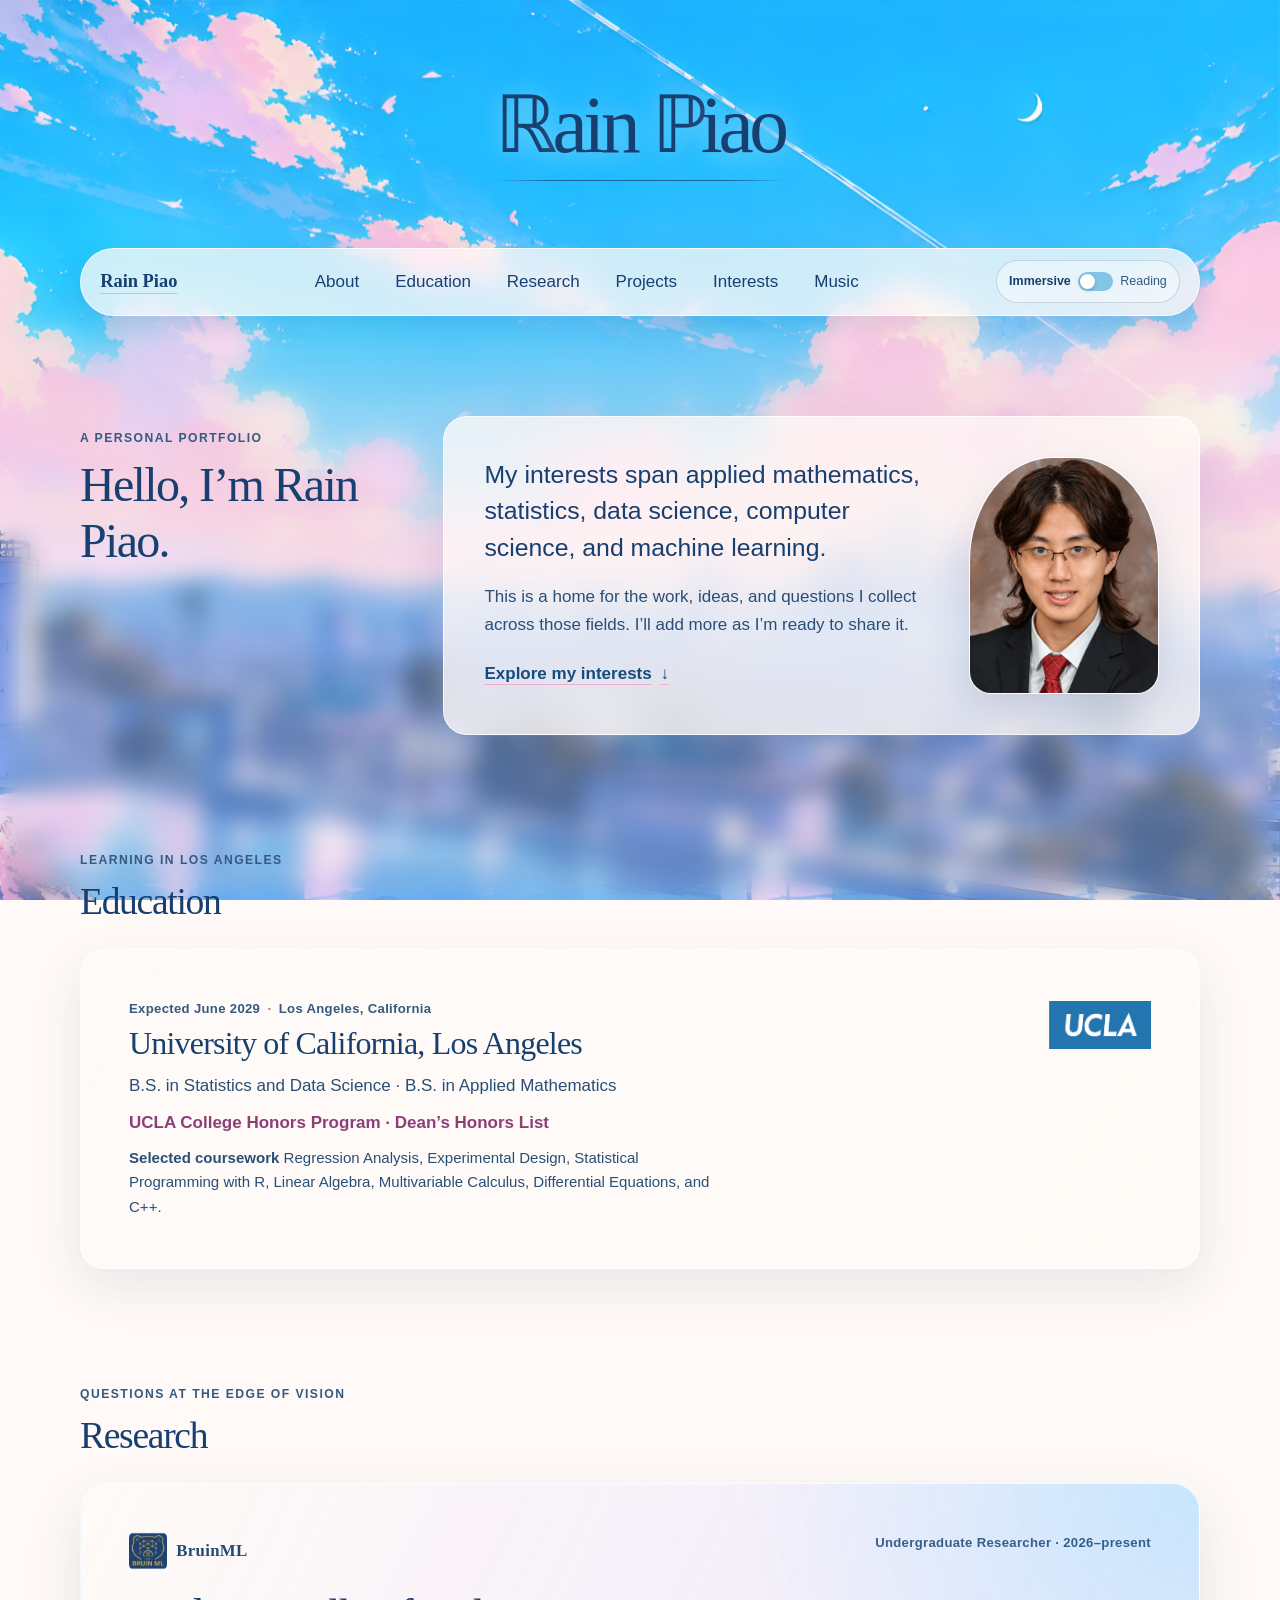
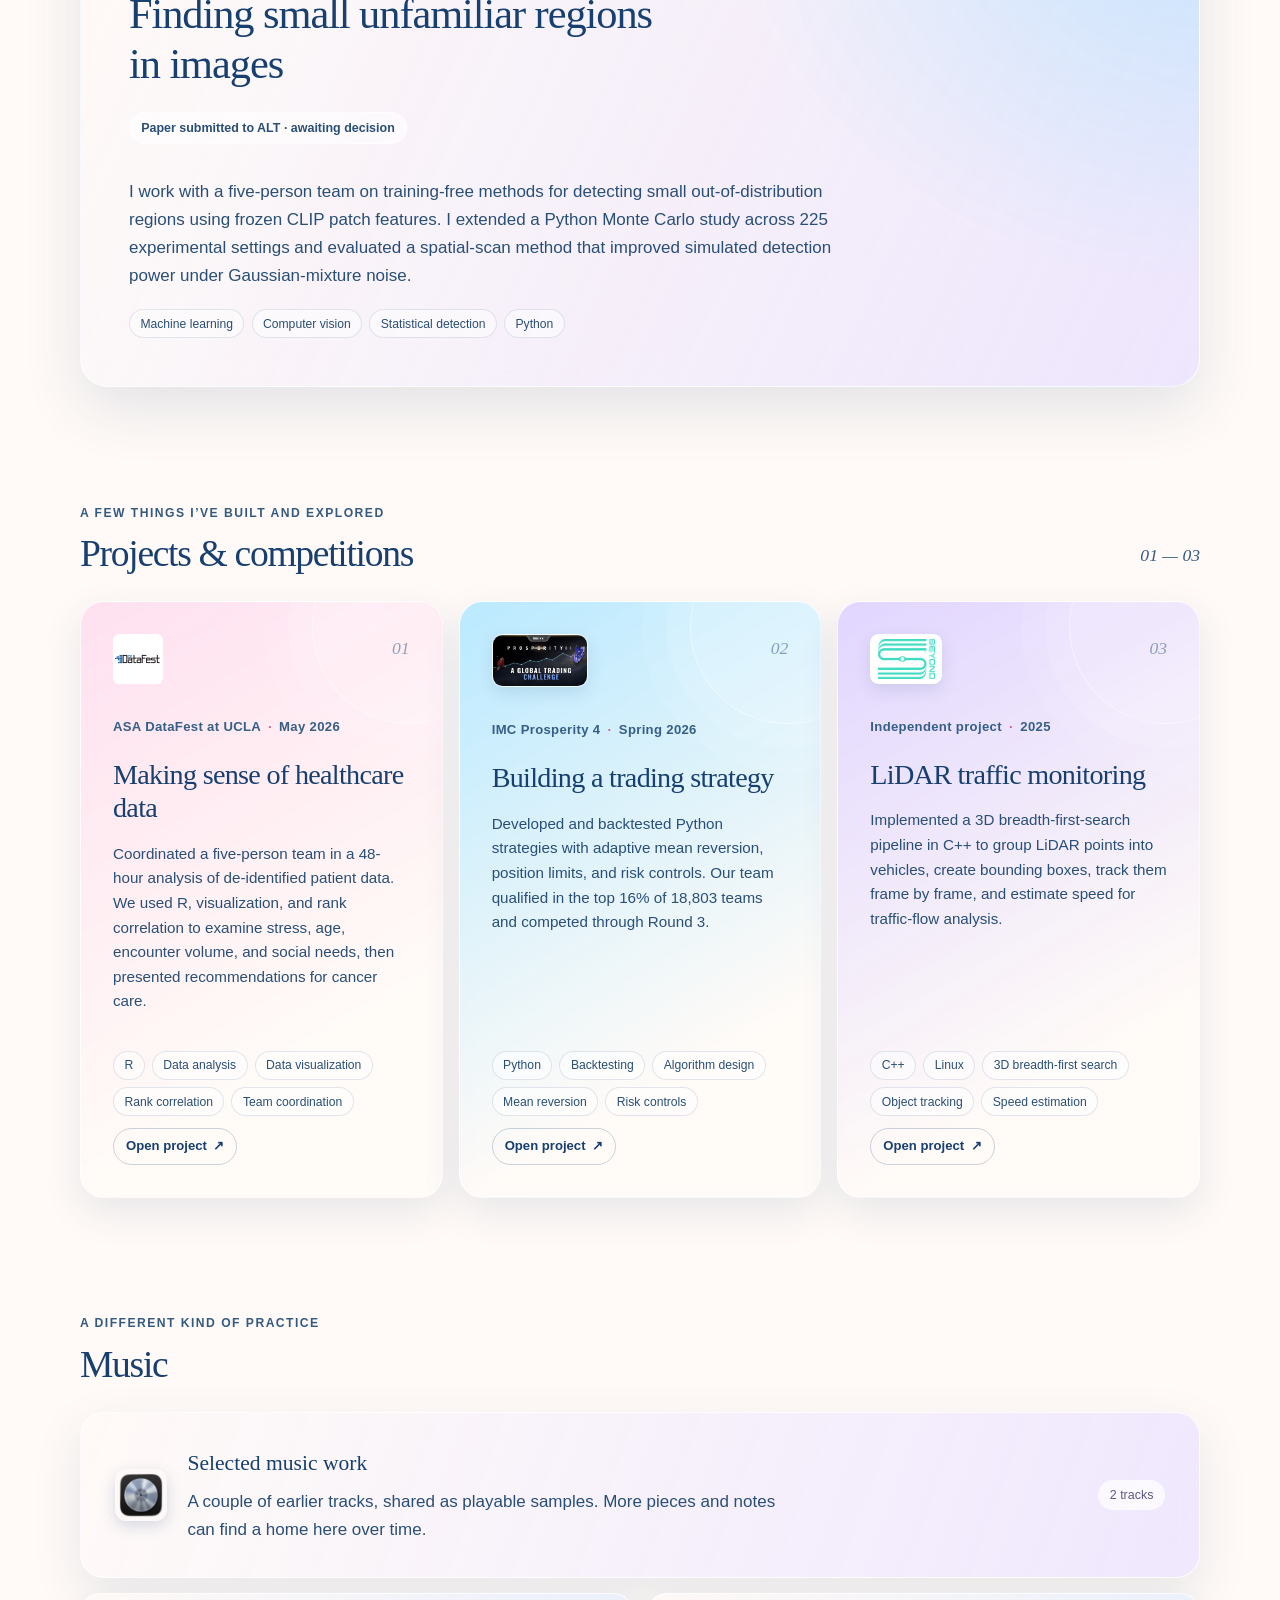
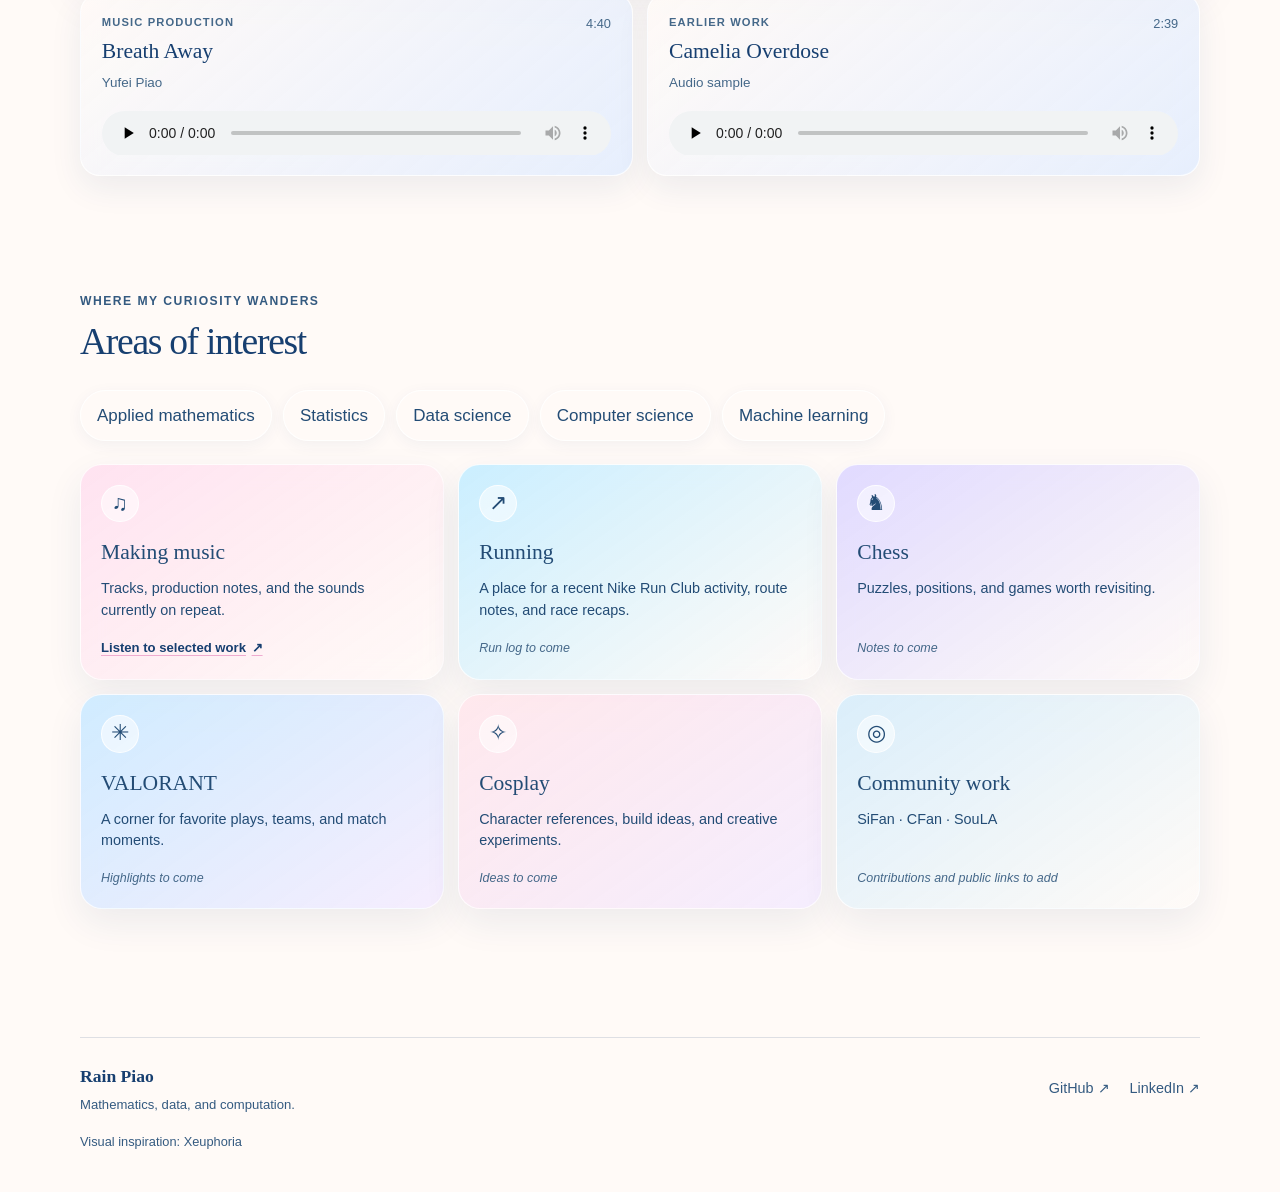
==== index.html @ 574049d8 "feat: add project pages, music, and personal interests" ====
<!doctype html>
<html lang="en">
  <head>
    <meta charset="utf-8">
    <meta name="viewport" content="width=device-width, initial-scale=1">
    <meta name="theme-color" content="#d8edfa">
    <meta name="description" content="The personal website of Rain Piao, exploring applied mathematics, statistics, data science, computer science, and machine learning.">
    <title>Rain Piao</title>
    <script>
      try {
        document.documentElement.dataset.mode = localStorage.getItem("rainpiao-mode") === "accessible" ? "accessible" : "animated";
      } catch {
        document.documentElement.dataset.mode = "animated";
      }
      if ("scrollRestoration" in history) {
        history.scrollRestoration = document.documentElement.dataset.mode === "accessible" ? "auto" : "manual";
      }
      document.documentElement.dataset.imageLoading = "true";
      if (document.documentElement.dataset.mode !== "accessible") {
        document.documentElement.dataset.intro = "name";
      }
    </script>
    <link rel="preload" as="image" href="./assets/images/sky-preview.jpg?v=20261013-7" fetchpriority="high">
    <link rel="stylesheet" href="./assets/styles/main.css?v=20261014-14">
    <script src="./assets/scripts/main.js?v=20261014-9" defer></script>
  </head>
  <body>
    <a class="skip-link" href="#main-content">Skip to content</a>
    <img class="sky-background" src="./assets/images/sky-full.png?v=20261013-7" alt="" width="3344" height="1880" decoding="async" fetchpriority="low">

    <header class="masthead" id="top">
      <div class="masthead__wash" aria-hidden="true"></div>
      <div class="masthead__inner">
        <h1 class="wordmark" aria-label="Rain Piao">
          <span aria-hidden="true"><span class="initial">ℝ</span>ain <span class="initial">ℙ</span>iao</span>
        </h1>
      </div>
    </header>

    <nav class="site-nav" aria-label="Main navigation">
      <a class="site-nav__home" href="#top" aria-label="Rain Piao, back to top">Rain Piao</a>
      <div class="site-nav__links">
        <a href="#about">About</a>
        <a href="#education">Education</a>
        <a href="#research">Research</a>
        <a href="#projects">Projects</a>
        <a href="#interests">Interests</a>
        <a href="#music">Music</a>
      </div>
      <button class="mode-toggle" type="button" role="switch" aria-checked="false" aria-label="Switch to Reading mode" hidden>
        <span class="mode-toggle__option mode-toggle__option--immersive">Immersive</span>
        <span class="mode-toggle__track" aria-hidden="true"><span class="mode-toggle__thumb"></span></span>
        <span class="mode-toggle__option mode-toggle__option--reading">Reading</span>
      </button>
    </nav>

    <button class="scroll-cue" type="button" aria-label="Scroll down to explore the page">
      <span aria-hidden="true">↓</span>
    </button>

    <main id="main-content" class="page-content">
      <section class="intro-copy content-width" id="about" aria-labelledby="about-title">
        <div class="intro-copy__heading">
          <p class="eyebrow">A personal portfolio</p>
          <h2 id="about-title">Hello, I’m Rain Piao.</h2>
        </div>
        <div class="intro-copy__body glass-panel">
          <p class="intro-copy__lead">My interests span applied mathematics, statistics, data science, computer science, and machine learning.</p>
          <p>This is a home for the work, ideas, and questions I collect across those fields. I’ll add more as I’m ready to share it.</p>
          <a class="text-link" href="#interests">Explore my interests <span aria-hidden="true">↓</span></a>
          <figure class="intro-copy__portrait">
            <img src="./assets/images/rain-piao-headshot.jpg?v=20261013-7" alt="Portrait of Rain Piao" width="1001" height="1400" decoding="async" fetchpriority="low">
          </figure>
        </div>
      </section>

      <section class="education content-width" id="education" aria-labelledby="education-title">
        <div class="section-heading">
          <p class="eyebrow">Learning in Los Angeles</p>
          <h2 id="education-title">Education</h2>
        </div>
        <article class="education-card glass-panel">
          <div class="education-card__details">
            <p class="education-card__meta">Expected June 2029 <span>·</span> Los Angeles, California</p>
            <h3>University of California, Los Angeles</h3>
            <p>B.S. in Statistics and Data Science · B.S. in Applied Mathematics</p>
            <p class="education-card__note">UCLA College Honors Program · Dean’s Honors List</p>
            <p class="education-card__coursework"><strong>Selected coursework</strong> Regression Analysis, Experimental Design, Statistical Programming with R, Linear Algebra, Multivariable Calculus, Differential Equations, and C++.</p>
          </div>
          <img class="education-card__logo" src="./assets/images/ucla-boxed-wordmark.png?v=20261014-1" alt="" aria-hidden="true" width="443" height="206" loading="lazy" decoding="async">
        </article>
      </section>

      <section class="research content-width" id="research" aria-labelledby="research-title">
        <div class="section-heading">
          <p class="eyebrow">Questions at the edge of vision</p>
          <h2 id="research-title">Research</h2>
        </div>
        <article class="feature-card feature-card--research">
          <div class="feature-card__topline"><span class="organization-mark organization-mark--bruinml"><img src="./assets/images/bruinml-logo.jpg?v=20261014-1" alt="" aria-hidden="true" width="200" height="200" loading="lazy" decoding="async"><span>BruinML</span></span><span>Undergraduate Researcher · 2026–present</span></div>
          <h3>Finding small unfamiliar regions in images</h3>
          <p class="research-card__status">Paper submitted to ALT · awaiting decision</p>
          <p>I work with a five-person team on training-free methods for detecting small out-of-distribution regions using frozen CLIP patch features. I extended a Python Monte Carlo study across 225 experimental settings and evaluated a spatial-scan method that improved simulated detection power under Gaussian-mixture noise.</p>
          <div class="tag-row" aria-label="Research topics"><span>Machine learning</span><span>Computer vision</span><span>Statistical detection</span><span>Python</span></div>
        </article>
      </section>

      <section class="projects content-width" id="projects" aria-labelledby="projects-title">
        <div class="section-heading section-heading--projects">
          <div>
            <p class="eyebrow">A few things I’ve built and explored</p>
            <h2 id="projects-title">Projects &amp; competitions</h2>
          </div>
          <span class="section-heading__index" aria-hidden="true">01 — 03</span>
        </div>
        <div class="project-grid">
          <article class="project-card project-card--rose">
            <div class="project-card__identity" aria-hidden="true"><img class="project-mark project-mark--datafest" src="./assets/images/datafest-logo.png" alt="" width="100" height="100"></div>
            <div class="project-card__number">01</div>
            <p class="project-card__meta">ASA DataFest at UCLA <span>·</span> May 2026</p>
            <h3>Making sense of healthcare data</h3>
            <p>Coordinated a five-person team in a 48-hour analysis of de-identified patient data. We used R, visualization, and rank correlation to examine stress, age, encounter volume, and social needs, then presented recommendations for cancer care.</p>
            <div class="project-card__footer">
              <div class="tag-row"><span>R</span><span>Data analysis</span><span>Data visualization</span><span>Rank correlation</span><span>Team coordination</span></div>
              <a class="project-card__action" href="./projects/datafest.html">Open project <span aria-hidden="true">↗</span></a>
            </div>
          </article>
          <article class="project-card project-card--blue">
            <div class="project-card__identity" aria-hidden="true"><img class="project-mark project-mark--prosperity" src="./assets/images/prosperity4-official.png?v=20261014-3" alt="" width="100" height="100"></div>
            <div class="project-card__number">02</div>
            <p class="project-card__meta">IMC Prosperity 4 <span>·</span> Spring 2026</p>
            <h3>Building a trading strategy</h3>
            <p>Developed and backtested Python strategies with adaptive mean reversion, position limits, and risk controls. Our team qualified in the top 16% of 18,803 teams and competed through Round 3.</p>
            <div class="project-card__footer">
              <div class="tag-row"><span>Python</span><span>Backtesting</span><span>Algorithm design</span><span>Mean reversion</span><span>Risk controls</span></div>
              <a class="project-card__action" href="./projects/prosperity4.html">Open project <span aria-hidden="true">↗</span></a>
            </div>
          </article>
          <article class="project-card project-card--lilac">
            <div class="project-card__identity" aria-hidden="true"><img class="project-mark project-mark--seyond" src="./assets/images/seyond-logo.png?v=20261014-1" alt="" width="250" height="173"></div>
            <div class="project-card__number">03</div>
            <p class="project-card__meta">Independent project <span>·</span> 2025</p>
            <h3>LiDAR traffic monitoring</h3>
            <p>Implemented a 3D breadth-first-search pipeline in C++ to group LiDAR points into vehicles, create bounding boxes, track them frame by frame, and estimate speed for traffic-flow analysis.</p>
            <div class="project-card__footer">
              <div class="tag-row"><span>C++</span><span>Linux</span><span>3D breadth-first search</span><span>Object tracking</span><span>Speed estimation</span></div>
              <a class="project-card__action" href="./projects/lidar-traffic.html">Open project <span aria-hidden="true">↗</span></a>
            </div>
          </article>
        </div>
      </section>

      <section class="music content-width" id="music" aria-labelledby="music-title">
        <div class="section-heading">
          <p class="eyebrow">A different kind of practice</p>
          <h2 id="music-title">Music</h2>
        </div>
        <div class="music-card glass-panel">
          <span class="music-card__note" aria-hidden="true"><img src="./assets/images/logic-pro-icon.png?v=20261014-1" alt=""></span>
          <div>
            <h3>Selected music work</h3>
            <p>A couple of earlier tracks, shared as playable samples. More pieces and notes can find a home here over time.</p>
          </div>
          <span class="music-card__status">2 tracks</span>
        </div>
        <div class="music-grid" aria-label="Selected music tracks">
          <article class="track-card">
            <div class="track-card__heading">
              <div>
                <p class="track-card__eyebrow">Music production</p>
                <h3>Breath Away</h3>
                <p class="track-card__credit">Yufei Piao</p>
              </div>
              <time datetime="PT4M40S">4:40</time>
            </div>
            <audio controls preload="none" aria-label="Play Breath Away by Yufei Piao">
              <source src="./assets/audio/breath-away.m4a" type="audio/mp4">
              Your browser does not support in-page audio playback.
            </audio>
          </article>
          <article class="track-card">
            <div class="track-card__heading">
              <div>
                <p class="track-card__eyebrow">Earlier work</p>
                <h3>Camelia Overdose</h3>
                <p class="track-card__credit">Audio sample</p>
              </div>
              <time datetime="PT2M39S">2:39</time>
            </div>
            <audio controls preload="none" aria-label="Play Camelia Overdose">
              <source src="./assets/audio/camelia-overdose.m4a" type="audio/mp4">
              Your browser does not support in-page audio playback.
            </audio>
          </article>
        </div>
      </section>

      <section class="interests content-width" id="interests" aria-labelledby="interests-title">
        <div class="section-heading">
          <p class="eyebrow">Where my curiosity wanders</p>
          <h2 id="interests-title">Areas of interest</h2>
        </div>
        <ul class="interest-list" aria-label="Rain Piao's areas of interest">
          <li>Applied mathematics</li>
          <li>Statistics</li>
          <li>Data science</li>
          <li>Computer science</li>
          <li>Machine learning</li>
        </ul>
        <div class="interest-board" aria-label="Personal interests and community">
          <article class="interest-card interest-card--music">
            <span class="interest-card__symbol" aria-hidden="true">♫</span>
            <h3>Making music</h3>
            <p>Tracks, production notes, and the sounds currently on repeat.</p>
            <a href="#music">Listen to selected work <span aria-hidden="true">↗</span></a>
          </article>
          <article class="interest-card interest-card--running">
            <span class="interest-card__symbol" aria-hidden="true">↗</span>
            <h3>Running</h3>
            <p>A place for a recent Nike Run Club activity, route notes, and race recaps.</p>
            <span class="interest-card__placeholder">Run log to come</span>
          </article>
          <article class="interest-card interest-card--chess">
            <span class="interest-card__symbol" aria-hidden="true">♞</span>
            <h3>Chess</h3>
            <p>Puzzles, positions, and games worth revisiting.</p>
            <span class="interest-card__placeholder">Notes to come</span>
          </article>
          <article class="interest-card interest-card--gaming">
            <span class="interest-card__symbol" aria-hidden="true">✳</span>
            <h3>VALORANT</h3>
            <p>A corner for favorite plays, teams, and match moments.</p>
            <span class="interest-card__placeholder">Highlights to come</span>
          </article>
          <article class="interest-card interest-card--cosplay">
            <span class="interest-card__symbol" aria-hidden="true">✧</span>
            <h3>Cosplay</h3>
            <p>Character references, build ideas, and creative experiments.</p>
            <span class="interest-card__placeholder">Ideas to come</span>
          </article>
          <article class="interest-card interest-card--community">
            <span class="interest-card__symbol" aria-hidden="true">◎</span>
            <h3>Community work</h3>
            <p>SiFan · CFan · SouLA</p>
            <span class="interest-card__placeholder">Contributions and public links to add</span>
          </article>
        </div>
      </section>
    </main>

    <footer class="site-footer content-width">
      <div class="site-footer__identity">
        <a class="site-footer__name" href="#top">Rain Piao</a>
        <p>Mathematics, data, and computation.</p>
      </div>
      <div class="site-footer__links" aria-label="Elsewhere">
        <a href="https://github.com/Rainnnee">GitHub <span aria-hidden="true">↗</span></a>
        <a href="https://www.linkedin.com/in/its-rain-piao-yay/">LinkedIn <span aria-hidden="true">↗</span></a>
      </div>
      <p class="site-footer__credit">Visual inspiration: <a href="https://www.xeuphoria.com/">Xeuphoria</a></p>
    </footer>
  </body>
</html>
---- assets/styles/main.css ----
:root {
  color-scheme: light;
  --sky: #d8edfa;
  --paper: #fffaf7;
  --pink: #efacd0;
  --ink: #173f70;
  --ink-soft: #345a80;
  --line: rgb(23 63 112 / 14%);
  --content-width: 1120px;
  --page-gutter: clamp(1.25rem, 5vw, 3rem);
  --surface: rgb(255 250 247 / 76%);
  --surface-border: rgb(255 255 255 / 78%);
  --surface-shadow: 0 18px 50px rgb(23 63 112 / 10%);
  --ease-out: cubic-bezier(.22, .72, .2, 1);
  --banner-height: clamp(14rem, 30vh, 21rem);
}

* { box-sizing: border-box; }

html {
  background: var(--paper);
  scroll-behavior: smooth;
  scroll-padding-top: 6rem;
}

body {
  position: relative;
  isolation: isolate;
  min-width: 320px;
  min-height: 100vh;
  margin: 0;
  overflow-x: hidden;
  background: transparent;
  color: var(--ink);
  font-family: -apple-system, BlinkMacSystemFont, "Segoe UI", sans-serif;
  font-size: 1.0625rem;
  line-height: 1.65;
  -webkit-font-smoothing: antialiased;
}

body::before {
  position: fixed;
  z-index: -3;
  inset: 0;
  content: "";
  background: url("../images/sky-preview.jpg?v=20261013-7") center 34% / cover no-repeat;
  pointer-events: none;
}

.sky-background {
  position: fixed;
  z-index: -2;
  inset: 0;
  width: 100%;
  height: 100%;
  object-fit: cover;
  object-position: center 34%;
  pointer-events: none;
  transition: opacity 850ms ease;
}

html[data-image-loading] .sky-background { opacity: 0; }
html[data-image-loaded] .sky-background { opacity: 1; }

body::after {
  position: fixed;
  z-index: -1;
  inset: 0;
  content: "";
  background: linear-gradient(180deg, rgb(255 250 247 / 0%), rgb(255 250 247 / 10%) 48%, rgb(255 250 247 / 22%) 100%);
  -webkit-backdrop-filter: blur(12px) saturate(0.8);
  backdrop-filter: blur(12px) saturate(0.8);
  -webkit-mask-image: linear-gradient(180deg, transparent 0, transparent var(--blur-ramp-start, 22vh), rgb(0 0 0 / 65%) var(--blur-ramp-middle, 30vh), #000 var(--blur-ramp-end, 42vh), #000 100%);
  mask-image: linear-gradient(180deg, transparent 0, transparent var(--blur-ramp-start, 22vh), rgb(0 0 0 / 65%) var(--blur-ramp-middle, 30vh), #000 var(--blur-ramp-end, 42vh), #000 100%);
  pointer-events: none;
}

html[data-intro="name"] { --banner-height: 100svh; }

a { color: inherit; }

a:focus-visible,
button:focus-visible {
  outline: 3px solid #b8488a;
  outline-offset: 4px;
  border-radius: 4px;
}

::selection { background: var(--pink); color: var(--ink); }

.skip-link {
  position: fixed;
  z-index: 20;
  top: 0.75rem;
  left: 0.75rem;
  padding: 0.6rem 0.9rem;
  transform: translateY(-160%);
  border-radius: 999px;
  background: var(--paper);
  color: var(--ink);
  box-shadow: var(--surface-shadow);
}

.skip-link:focus { transform: translateY(0); }

.masthead {
  position: relative;
  isolation: isolate;
  display: grid;
  height: var(--banner-height);
  min-height: 14rem;
  place-items: center;
  overflow: hidden;
  border-radius: 0 0 48px 48px;
  background: transparent;
  transition: height 1600ms var(--ease-out), border-radius 1200ms ease;
}

html[data-intro="name"] .masthead { min-height: 100svh; border-radius: 0; }

.masthead__wash {
  position: absolute;
  z-index: -2;
  inset: 0;
  pointer-events: none;
}

.masthead__wash { z-index: -1; background: none; }

.masthead__inner {
  width: min(100%, var(--content-width));
  padding: 0 var(--page-gutter) 0.5rem;
  text-align: center;
}

.wordmark {
  margin: 0;
  color: var(--ink);
  font-family: Georgia, "Times New Roman", serif;
  font-size: clamp(3.25rem, 6.2vw, 5.5rem);
  font-weight: 400;
  letter-spacing: -0.055em;
  line-height: 1.12;
  white-space: nowrap;
  text-shadow: 0 2px 24px rgb(255 250 247 / 52%);
}

.wordmark { width: max-content; margin-inline: auto; }

.wordmark::after {
  display: block;
  width: 100%;
  height: 1px;
  margin: 0.14em auto 0;
  background: linear-gradient(90deg, transparent 0%, var(--ink) 19.1%, var(--ink) 80.9%, transparent 100%);
  content: "";
  opacity: 0.7;
  transform: scaleX(1);
  transform-origin: center;
  transition: transform 900ms cubic-bezier(.2, .75, .22, 1);
}

html[data-intro="name"] .wordmark { animation: name-reveal 2000ms var(--ease-out) both; }
html[data-intro="name"] .wordmark::after { animation: underline-reveal 2000ms cubic-bezier(.2, .75, .22, 1) both; }

.wordmark { transition: opacity 850ms ease, transform 1150ms var(--ease-out), filter 950ms ease; }

@keyframes name-reveal {
  from { opacity: 0; transform: translateY(2.5rem); filter: blur(16px); }
  to { opacity: 1; transform: translateY(0); filter: blur(0); }
}

@keyframes underline-reveal {
  from { transform: scaleX(0); }
  to { transform: scaleX(1); }
}

.initial {
  font-family: "Cambria Math", "STIX Two Math", "STIXGeneral", "Times New Roman", serif;
  letter-spacing: -0.075em;
}

.site-nav {
  position: sticky;
  z-index: 5;
  top: 0.75rem;
  display: flex;
  width: min(calc(100% - 2 * var(--page-gutter)), var(--content-width));
  min-height: 4.25rem;
  align-items: center;
  justify-content: space-between;
  gap: 1.5rem;
  margin: -1.4rem auto 0;
  padding: 0.55rem 1.2rem;
  border: 1px solid var(--surface-border);
  border-radius: 999px;
  background: var(--surface);
  box-shadow: 0 8px 26px rgb(23 63 112 / 10%);
  -webkit-backdrop-filter: blur(14px) saturate(1.1);
  backdrop-filter: blur(14px) saturate(1.1);
}

.site-nav__home,
.site-footer__name {
  color: var(--ink);
  font-family: Georgia, "Times New Roman", serif;
  font-size: 1.15rem;
  font-weight: 700;
  text-decoration: none;
  white-space: nowrap;
}

.site-nav__home { flex-shrink: 0; }

.site-nav__links,
.site-footer__links {
  display: flex;
  align-items: center;
  gap: clamp(1rem, 3vw, 2.25rem);
}

.site-nav__links { min-width: 0; flex: 1 1 auto; flex-wrap: wrap; justify-content: center; row-gap: 0.2rem; }

.site-nav a:not(.site-nav__home),
.mode-toggle,
.site-footer a:not(.site-footer__name) {
  text-decoration: none;
  text-decoration-color: var(--pink);
  text-underline-offset: 0.3em;
}

.site-nav a:not(.site-nav__home):hover,
.site-nav a:not(.site-nav__home):focus-visible,
.site-footer a:hover,
.site-footer a:focus-visible { text-decoration: underline; }
.site-nav a[aria-current="location"] { text-decoration: underline; text-decoration-color: var(--pink); text-underline-offset: 0.35em; }

.mode-toggle {
  display: inline-flex;
  flex: 0 0 auto;
  min-height: 2.65rem;
  align-items: center;
  justify-content: center;
  gap: 0.45rem;
  padding: 0.35rem 0.75rem;
  border: 1px solid rgb(23 63 112 / 18%);
  border-radius: 999px;
  background: rgb(255 255 255 / 44%);
  color: var(--ink);
  font: inherit;
  font-size: 0.78rem;
  cursor: pointer;
  white-space: nowrap;
  transition: background-color 180ms ease, border-color 180ms ease;
}

.mode-toggle:hover { border-color: rgb(23 63 112 / 38%); background: white; }
.mode-toggle__option { transition: color 180ms ease, font-weight 180ms ease; }
.mode-toggle__option--immersive { color: var(--ink); font-weight: 700; }
.mode-toggle__option--reading { color: var(--ink-soft); font-weight: 500; }
.mode-toggle__track { position: relative; width: 2.2rem; height: 1.2rem; border-radius: 999px; background: #83c5e7; transition: background-color 220ms ease; }
.mode-toggle__thumb { position: absolute; top: 0.13rem; left: 0.13rem; width: 0.94rem; height: 0.94rem; border-radius: 50%; background: white; box-shadow: 0 1px 4px rgb(0 0 0 / 22%); transition: transform 220ms var(--ease-out); }
html[data-mode="accessible"] .mode-toggle__track { background: #3b4855; }
html[data-mode="accessible"] .mode-toggle__thumb { transform: translateX(1rem); }
html[data-mode="accessible"] .mode-toggle__option--immersive { color: var(--ink-soft); font-weight: 500; }
html[data-mode="accessible"] .mode-toggle__option--reading { color: #17202a; font-weight: 700; }
[hidden] { display: none !important; }

.content-width { width: min(calc(100% - 2 * var(--page-gutter)), var(--content-width)); margin-inline: auto; }

.page-content {
  padding-top: clamp(3.6rem, 8vw, 6.25rem);
  transition: opacity 650ms ease, transform 800ms var(--ease-out);
}

html[data-intro="name"] .page-content { opacity: 0; transform: translateY(3rem); }

.intro-copy {
  display: grid;
  grid-template-columns: minmax(200px, 0.72fr) minmax(0, 1.9fr);
  align-items: start;
  gap: clamp(2rem, 6vw, 5rem);
}

.intro-copy__heading { padding-top: 0.75rem; }

.eyebrow {
  margin: 0 0 0.6rem;
  color: var(--ink-soft);
  font-size: 0.76rem;
  font-weight: 700;
  letter-spacing: 0.12em;
  text-transform: uppercase;
}

h2 {
  margin: 0;
  color: var(--ink);
  font-family: Georgia, "Times New Roman", serif;
  font-size: clamp(2rem, 4vw, 3rem);
  font-weight: 400;
  letter-spacing: -0.035em;
  line-height: 1.16;
}

.glass-panel {
  border: 1px solid var(--surface-border);
  border-radius: 24px;
  background: var(--surface);
  box-shadow: var(--surface-shadow);
  -webkit-backdrop-filter: blur(16px) saturate(1.1);
  backdrop-filter: blur(16px) saturate(1.1);
}

.intro-copy__body { padding: clamp(1.5rem, 4vw, 2.5rem); }
.intro-copy__body { display: grid; grid-template-columns: minmax(0, 1fr) minmax(130px, 190px); align-items: center; column-gap: clamp(1.25rem, 3vw, 2.5rem); }
.intro-copy__body > :not(.intro-copy__portrait) { grid-column: 1; }
.intro-copy__body p { max-width: 65ch; margin: 0 0 1rem; }
.intro-copy__body .intro-copy__lead { color: #173f70; font-size: clamp(1.25rem, 2.2vw, 1.55rem); line-height: 1.48; }
.intro-copy__body p:not(.intro-copy__lead) { color: #294f76; }

.intro-copy__portrait {
  grid-column: 2;
  grid-row: 1 / span 4;
  justify-self: center;
  width: min(100%, 230px);
  aspect-ratio: 4 / 5;
  margin: 0;
  overflow: hidden;
  border: 1px solid rgb(255 255 255 / 82%);
  border-radius: 44% 44% 22px 22px;
  background: rgb(255 250 247 / 70%);
  box-shadow: 0 18px 46px rgb(23 63 112 / 16%);
}

.intro-copy__portrait img { display: block; width: 100%; height: 100%; object-fit: cover; object-position: center 34%; }

.text-link {
  display: inline-flex;
  align-items: center;
  gap: 0.55rem;
  margin-top: 0.35rem;
  color: #164b7d;
  font-weight: 650;
  text-decoration-color: var(--pink);
  text-underline-offset: 0.3em;
}

.text-link span { transition: transform 180ms ease; }
.text-link:hover span { transform: translateY(3px); }

.education,
.research,
.projects { padding-top: clamp(5rem, 9vw, 7.5rem); }

.education-card {
  display: grid;
  grid-template-columns: minmax(0, 1fr) auto;
  align-items: start;
  gap: clamp(1.25rem, 4vw, 3rem);
  padding: clamp(1.5rem, 4vw, 3rem);
  background: linear-gradient(120deg, rgb(255 250 247 / 96%), rgb(255 250 247 / 88%));
}

.education-card__details { min-width: 0; }
.education-card__logo { display: block; grid-column: 2; grid-row: 1; width: clamp(4.75rem, 8vw, 7rem); height: auto; align-self: start; justify-self: end; margin-top: 0.2rem; }

.education-card__meta,
.project-card__meta,
.feature-card__topline {
  margin: 0;
  color: var(--ink-soft);
  font-size: 0.82rem;
  font-weight: 650;
  letter-spacing: 0.025em;
}

.education-card__meta span,
.project-card__meta span { color: #d45b9a; padding-inline: 0.25em; }
.education-card h3,
.feature-card h3,
.project-card h3 { margin: 0.35rem 0 0.55rem; font-family: Georgia, "Times New Roman", serif; font-size: clamp(1.45rem, 2.8vw, 2rem); font-weight: 500; letter-spacing: -0.025em; line-height: 1.18; }
.education-card__details > p:not(.education-card__meta) { max-width: 72ch; margin: 0.55rem 0 0; color: #294f76; }
.education-card__note { color: #8d3e78 !important; font-weight: 650; }
.education-card__coursework { font-size: 0.94rem; }

.feature-card {
  position: relative;
  overflow: hidden;
  padding: clamp(1.5rem, 4vw, 3rem);
  border: 1px solid rgb(255 255 255 / 72%);
  border-radius: 28px;
  background:
    radial-gradient(ellipse 42% 80% at 100% 0%, rgb(110 221 255 / 32%), transparent 100%),
    linear-gradient(115deg, rgb(255 250 247 / 88%), rgb(231 222 255 / 72%));
  box-shadow: 0 22px 58px rgb(23 63 112 / 12%);
  -webkit-backdrop-filter: blur(18px) saturate(1.2);
  backdrop-filter: blur(18px) saturate(1.2);
}

.feature-card__topline { display: flex; flex-wrap: wrap; justify-content: space-between; gap: 0.45rem 1rem; color: #365f87; }
.organization-mark { display: inline-flex; align-items: center; gap: 0.55rem; color: #234c75; font-family: Georgia, "Times New Roman", serif; font-size: 1.05rem; font-weight: 700; }
.organization-mark img { display: block; width: 2.4rem; height: 2.4rem; border-radius: 0.35rem; object-fit: cover; }
.organization-mark svg { width: 2rem; height: 2rem; fill: none; stroke: currentColor; stroke-width: 2; stroke-linecap: round; stroke-linejoin: round; }
.feature-card h3 { max-width: 26ch; margin-top: 1.15rem; font-size: clamp(1.8rem, 4vw, 2.65rem); }
.research-card__status { display: inline-flex; max-width: 100%; margin: 0.1rem 0 0.25rem; padding: 0.3rem 0.7rem; border: 1px solid rgb(255 255 255 / 65%); border-radius: 999px; background: rgb(255 255 255 / 55%); color: #365f87; font-size: 0.78rem; font-weight: 650; }
.feature-card > p:not(.feature-card__topline) { max-width: 78ch; margin: 0.9rem 0 1.2rem; color: #294f76; }

.section-heading--projects { display: flex; align-items: end; justify-content: space-between; gap: 1rem; }
.section-heading__index { padding-bottom: 0.35rem; color: var(--ink-soft); font-family: Georgia, "Times New Roman", serif; font-size: 1.1rem; font-style: italic; }
.project-grid { display: grid; grid-template-columns: repeat(3, minmax(0, 1fr)); gap: 1rem; perspective: 1000px; }
.project-card {
  position: relative;
  isolation: isolate;
  display: flex;
  min-height: 24rem;
  flex-direction: column;
  overflow: hidden;
  padding: clamp(1.35rem, 2.5vw, 2rem);
  border: 1px solid rgb(255 255 255 / 75%);
  border-radius: 24px;
  box-shadow: 0 14px 38px rgb(23 63 112 / 10%);
  transition: transform 420ms var(--ease-out), box-shadow 420ms var(--ease-out), border-color 300ms ease;
  -webkit-backdrop-filter: blur(14px) saturate(1.15);
  backdrop-filter: blur(14px) saturate(1.15);
}

.project-card::before {
  position: absolute;
  z-index: -1;
  top: -4.5rem;
  right: -4rem;
  width: 12rem;
  aspect-ratio: 1;
  border: 1px solid rgb(255 255 255 / 42%);
  border-radius: 50%;
  background: rgb(255 255 255 / 23%);
  box-shadow: 0 0 0 1.5rem rgb(255 255 255 / 10%), 0 0 0 3rem rgb(255 255 255 / 7%);
  content: "";
  transition: transform 700ms var(--ease-out);
}

.project-card:hover { transform: translateY(-7px) rotateX(1deg); border-color: white; box-shadow: 0 26px 55px rgb(23 63 112 / 18%); }
.project-card:hover::before { transform: translate(-0.65rem, 0.45rem); }
.project-card--rose { background: linear-gradient(150deg, rgb(255 222 238 / 93%), rgb(255 250 247 / 85%) 72%); }
.project-card--blue { background: linear-gradient(150deg, rgb(182 232 255 / 94%), rgb(255 250 247 / 84%) 75%); }
.project-card--lilac { background: linear-gradient(150deg, rgb(223 211 255 / 94%), rgb(255 250 247 / 86%) 75%); }
.project-card__number { position: absolute; top: clamp(1.35rem, 2.5vw, 2rem); right: clamp(1.35rem, 2.5vw, 2rem); color: rgb(23 63 112 / 46%); font-family: Georgia, "Times New Roman", serif; font-size: 1.1rem; font-style: italic; }
.project-card__identity { display: block; margin-bottom: clamp(1.35rem, 2.5vw, 2rem); }
.project-mark { display: flex; min-height: 3rem; align-items: center; gap: 0.55rem; color: #234c75; }
.project-mark svg { width: 2.4rem; height: 2.4rem; fill: none; stroke: currentColor; stroke-width: 2; stroke-linecap: round; stroke-linejoin: round; }
.project-mark--datafest { display: block; width: 3.1rem; height: 3.1rem; object-fit: contain; border-radius: 0.4rem; }
.project-mark--prosperity { display: block; width: 6rem; height: 3.3rem; object-fit: cover; object-position: center; border: 1px solid rgb(255 255 255 / 80%); border-radius: 0.65rem; box-shadow: 0 6px 16px rgb(23 63 112 / 12%); }
.project-mark--seyond { display: block; width: 4.5rem; height: 3.1rem; object-fit: contain; padding: 0.25rem; border: 1px solid rgb(255 255 255 / 86%); border-radius: 0.55rem; background: #fff; box-shadow: 0 6px 16px rgb(23 63 112 / 12%); }
.project-card__meta { margin-bottom: 0.75rem; color: #365f87; }
.project-card h3 { margin-top: 0.5rem; font-size: clamp(1.45rem, 2.2vw, 1.8rem); }
.project-card > p:not(.project-card__meta) { margin: 0.55rem 0 1.3rem; color: #294f76; font-size: 0.95rem; line-height: 1.62; }
.project-card__footer { display: flex; flex-direction: column; align-items: flex-start; gap: 0.7rem; margin-top: auto; padding-top: 1rem; }
.project-card__action { display: inline-flex; align-items: center; gap: 0.4rem; align-self: flex-start; margin-top: 0; padding: 0.42rem 0.75rem; border: 1px solid rgb(23 63 112 / 22%); border-radius: 999px; color: #173f70; font-size: 0.82rem; font-weight: 700; text-decoration: none; transition: background-color 180ms ease, transform 180ms ease; }
.project-card .tag-row { margin-top: 0; }
.project-card__action:hover { transform: translateY(-2px); background: rgb(255 255 255 / 72%); }
.project-card__action span { transition: transform 180ms ease; }
.project-card__action:hover span { transform: translate(2px, -2px); }
.tag-row { display: flex; flex-wrap: wrap; gap: 0.45rem; margin-top: auto; }
.tag-row span { padding: 0.28rem 0.65rem; border: 1px solid rgb(23 63 112 / 12%); border-radius: 999px; background: rgb(255 255 255 / 46%); color: #294f76; font-size: 0.76rem; line-height: 1.5; }

.interests { padding-top: clamp(4.5rem, 9vw, 7.5rem); }
.section-heading { margin-bottom: 1.6rem; }
.section-heading h2 { font-size: clamp(1.8rem, 3vw, 2.35rem); }

.interest-list {
  display: flex;
  flex-wrap: wrap;
  gap: 0.7rem;
  margin: 0;
  padding: 0;
  list-style: none;
}

.interest-list li {
  padding: 0.68rem 1rem;
  border: 1px solid rgb(255 255 255 / 85%);
  border-radius: 999px;
  background: rgb(255 250 247 / 72%);
  color: #234c75;
  box-shadow: 0 4px 16px rgb(23 63 112 / 5%);
  -webkit-backdrop-filter: blur(10px);
  backdrop-filter: blur(10px);
}

.interest-board { display: grid; grid-template-columns: repeat(3, minmax(0, 1fr)); gap: 0.9rem; margin-top: 1.4rem; }
.interest-card { position: relative; display: flex; min-height: 13rem; flex-direction: column; align-items: flex-start; overflow: hidden; padding: 1.25rem; border: 1px solid rgb(255 255 255 / 75%); border-radius: 22px; color: #234c75; box-shadow: 0 14px 36px rgb(23 63 112 / 8%); -webkit-backdrop-filter: blur(15px) saturate(1.05); backdrop-filter: blur(15px) saturate(1.05); transition: transform 240ms var(--ease-out), box-shadow 240ms ease; }
.interest-card:hover { transform: translateY(-4px); box-shadow: 0 20px 42px rgb(23 63 112 / 13%); }
.interest-card--music { background: linear-gradient(145deg, rgb(255 224 239 / 92%), rgb(255 250 247 / 82%)); }
.interest-card--running { background: linear-gradient(145deg, rgb(198 237 255 / 92%), rgb(255 250 247 / 82%)); }
.interest-card--chess { background: linear-gradient(145deg, rgb(222 215 255 / 92%), rgb(255 250 247 / 82%)); }
.interest-card--gaming { background: linear-gradient(145deg, rgb(204 234 255 / 92%), rgb(244 234 255 / 84%)); }
.interest-card--cosplay { background: linear-gradient(145deg, rgb(255 230 235 / 92%), rgb(243 234 255 / 84%)); }
.interest-card--community { background: linear-gradient(145deg, rgb(216 237 250 / 94%), rgb(255 250 247 / 84%)); }
.interest-card__symbol { display: grid; width: 2.35rem; height: 2.35rem; place-items: center; margin-bottom: 0.8rem; border: 1px solid rgb(255 255 255 / 80%); border-radius: 50%; background: rgb(255 255 255 / 55%); font-family: Georgia, "Times New Roman", serif; font-size: 1.35rem; }
.interest-card h3 { margin: 0; font-family: Georgia, "Times New Roman", serif; font-size: 1.35rem; font-weight: 500; }
.interest-card p { margin: 0.45rem 0 1rem; font-size: 0.9rem; line-height: 1.5; }
.interest-card a { display: inline-flex; gap: 0.35rem; margin-top: auto; color: #173f70; font-size: 0.82rem; font-weight: 700; text-decoration-color: var(--pink); text-underline-offset: 0.25em; }
.interest-card__placeholder { margin-top: auto; color: #456889; font-size: 0.78rem; font-style: italic; }

.music { padding-top: clamp(4.5rem, 9vw, 7.5rem); }
.music-card { display: grid; grid-template-columns: auto minmax(0, 1fr) auto; align-items: center; gap: 1.3rem; padding: clamp(1.4rem, 3vw, 2.1rem); background: linear-gradient(110deg, rgb(255 250 247 / 95%), rgb(237 229 255 / 88%)); }
.music-card__note { display: grid; width: 3.25rem; aspect-ratio: 1; place-items: center; }
.music-card__note img { display: block; width: 100%; height: 100%; border-radius: 0.72rem; box-shadow: 0 5px 15px rgb(23 63 112 / 18%); }
.music-card h3 { margin: 0; font-family: Georgia, "Times New Roman", serif; font-size: 1.35rem; font-weight: 500; }
.music-card p { max-width: 65ch; margin: 0.35rem 0 0; color: #294f76; }
.music-card__status { padding: 0.3rem 0.75rem; border-radius: 999px; background: rgb(255 255 255 / 72%); color: #5d5883; font-size: 0.78rem; white-space: nowrap; }
.music-grid { display: grid; grid-template-columns: repeat(2, minmax(0, 1fr)); gap: 0.9rem; margin-top: 0.9rem; }
.track-card { display: flex; min-width: 0; flex-direction: column; gap: 1rem; padding: 1.2rem 1.3rem; border: 1px solid rgb(255 255 255 / 78%); border-radius: 20px; background: linear-gradient(140deg, rgb(255 250 247 / 86%), rgb(223 235 255 / 76%)); box-shadow: 0 12px 32px rgb(23 63 112 / 8%); -webkit-backdrop-filter: blur(15px) saturate(1.05); backdrop-filter: blur(15px) saturate(1.05); }
.track-card__heading { display: flex; align-items: flex-start; justify-content: space-between; gap: 1rem; }
.track-card__eyebrow { margin: 0 0 0.2rem; color: #456889; font-size: 0.7rem; font-weight: 750; letter-spacing: 0.1em; text-transform: uppercase; }
.track-card h3 { margin: 0; font-family: Georgia, "Times New Roman", serif; font-size: 1.35rem; font-weight: 500; }
.track-card__credit { margin: 0.15rem 0 0; color: #456889; font-size: 0.84rem; }
.track-card time { flex: 0 0 auto; color: #456889; font-size: 0.8rem; font-variant-numeric: tabular-nums; }
.track-card audio { display: block; width: 100%; height: 2.8rem; }

.site-footer {
  display: grid;
  grid-template-columns: 1fr auto;
  align-items: center;
  gap: 1rem 2rem;
  margin-top: clamp(5rem, 10vw, 8rem);
  padding-block: 1.5rem 2.5rem;
  border-top: 1px solid var(--line);
  color: var(--ink-soft);
  font-size: 0.9rem;
}

.site-footer__identity p { margin: 0.15rem 0 0; font-size: 0.82rem; }
.site-footer__name { font-size: 1.1rem; }
.site-footer__links { gap: 1.25rem; }
.site-footer__links a, .site-footer__credit a { text-decoration-color: var(--pink); text-underline-offset: 0.25em; }
.site-footer__credit { grid-column: 1 / -1; margin: 0; font-size: 0.8rem; }

.site-nav { transition: opacity 650ms ease, transform 850ms var(--ease-out), background-color 180ms ease; }
html[data-intro="name"] .site-nav { opacity: 0; transform: translateY(1.2rem); pointer-events: none; }
html[data-intro="name"] .scroll-cue { display: none; }

.scroll-cue {
  position: fixed;
  z-index: 6;
  right: 50%;
  bottom: 1.1rem;
  display: grid;
  width: 3.3rem;
  height: 2.25rem;
  place-items: center;
  transform: translate(50%, 0.6rem);
  border: 1px solid rgb(255 255 255 / 24%);
  border-radius: 999px;
  background: rgb(16 34 52 / 88%);
  color: white;
  font: inherit;
  font-size: 1.2rem;
  line-height: 1;
  opacity: 0;
  pointer-events: none;
  cursor: pointer;
  transition: opacity 260ms ease, transform 260ms var(--ease-out);
  -webkit-backdrop-filter: blur(8px);
  backdrop-filter: blur(8px);
}

body.show-scroll-cue .scroll-cue,
.scroll-cue:focus-visible { transform: translate(50%, 0); opacity: 1; pointer-events: auto; }
body[data-mode="accessible"] .scroll-cue { background: #17202a; -webkit-backdrop-filter: none; backdrop-filter: none; }

body[data-mode="accessible"] { background: #fff; color: #17202a; font-family: Georgia, "Times New Roman", serif; font-size: 1rem; line-height: 1.52; -webkit-font-smoothing: auto; }
body[data-mode="accessible"]::before,
body[data-mode="accessible"]::after { display: none; }
body[data-mode="accessible"] .sky-background { display: none; }
body[data-mode="accessible"] .masthead { height: clamp(7rem, 14vw, 10rem); min-height: 0; border-radius: 0; border-bottom: 1px solid #d5dbe0; background: #fff; }
body[data-mode="accessible"] .masthead__wash { display: none; }
body[data-mode="accessible"] .masthead__inner { width: min(calc(100% - 2 * var(--page-gutter)), var(--content-width)); padding-inline: 0; text-align: left; }
body[data-mode="accessible"] .wordmark { margin-inline: 0; color: #17202a; font-size: clamp(2.25rem, 4.6vw, 3.25rem); text-shadow: none; }
body[data-mode="accessible"] .wordmark::after { background: #17202a; opacity: 0.45; }
body[data-mode="accessible"] .site-nav { position: static; width: min(calc(100% - 2 * var(--page-gutter)), var(--content-width)); min-height: 3.2rem; margin: 0 auto; padding: 0.4rem 0; border: 0; border-bottom: 1px solid #d5dbe0; border-radius: 0; background: white; box-shadow: none; -webkit-backdrop-filter: none; backdrop-filter: none; }
body[data-mode="accessible"] .site-nav__home,
body[data-mode="accessible"] .site-footer__name,
body[data-mode="accessible"] h2 { color: #17202a; }
body[data-mode="accessible"] .site-nav__home { font-size: 1rem; }
body[data-mode="accessible"] .page-content { padding-top: 2rem; }
body[data-mode="accessible"] .eyebrow { color: #4b5560; }
body[data-mode="accessible"] .education,
body[data-mode="accessible"] .research,
body[data-mode="accessible"] .projects { padding-top: 2.6rem; }
body[data-mode="accessible"] .intro-copy { gap: 1.5rem; }
body[data-mode="accessible"] .intro-copy__portrait { border-color: #d5dbe0; border-radius: 0.55rem; background: #fff; box-shadow: none; }
body[data-mode="accessible"] .glass-panel {
  border-color: #d5dbe0;
  border-radius: 0.55rem;
  background: #fff;
  box-shadow: none;
  -webkit-backdrop-filter: none;
  backdrop-filter: none;
}
body[data-mode="accessible"] .education-card { background: #fff; }
body[data-mode="accessible"] .education-card__logo { display: none; }
body[data-mode="accessible"] .education-card__details > p:not(.education-card__meta) { color: #333d47; }
body[data-mode="accessible"] .education-card__note { color: #333d47 !important; }
body[data-mode="accessible"] .feature-card { border-color: #d5dbe0; border-radius: 0.55rem; background: #fff; box-shadow: none; -webkit-backdrop-filter: none; backdrop-filter: none; }
body[data-mode="accessible"] .feature-card__topline,
body[data-mode="accessible"] .feature-card > p:not(.feature-card__topline),
body[data-mode="accessible"] .project-card > p:not(.project-card__meta) { color: #333d47; }
body[data-mode="accessible"] .project-grid { grid-template-columns: 1fr; }
body[data-mode="accessible"] .project-card { min-height: 0; border-color: #d5dbe0; border-radius: 0.55rem; background: #fff; box-shadow: none; -webkit-backdrop-filter: none; backdrop-filter: none; transition: none; }
body[data-mode="accessible"] .project-card::before { display: none; }
body[data-mode="accessible"] .project-card__identity,
body[data-mode="accessible"] .organization-mark img,
body[data-mode="accessible"] .organization-mark svg { display: none; }
body[data-mode="accessible"] .project-card__number,
body[data-mode="accessible"] .project-card__meta,
body[data-mode="accessible"] .tag-row span { color: #333d47; }
body[data-mode="accessible"] .tag-row span { border-color: #d5dbe0; background: #f6f7f8; }
body[data-mode="accessible"] .intro-copy__body { padding: 1.2rem 1.35rem; }
body[data-mode="accessible"] .intro-copy__body .intro-copy__lead { color: #17202a; font-size: 1.16rem; line-height: 1.45; }
body[data-mode="accessible"] .intro-copy__body p:not(.intro-copy__lead) { color: #333d47; }
body[data-mode="accessible"] .text-link { color: #173f70; }
body[data-mode="accessible"] .interests { padding-top: 2.6rem; }
body[data-mode="accessible"] .interest-list { gap: 0.35rem 1rem; }
body[data-mode="accessible"] .interest-list li { padding: 0; border: 0; border-radius: 0; background: none; color: #17202a; box-shadow: none; }
body[data-mode="accessible"] .interest-list li:not(:last-child)::after { content: "·"; margin-left: 1rem; color: #7a838b; }
html[data-mode="accessible"] .interest-board { display: none; }
body[data-mode="accessible"] .site-footer { margin-top: 3rem; border-color: #d5dbe0; color: #333d47; }

body[data-mode="accessible"] .music { padding-top: 2.6rem; }
body[data-mode="accessible"] .music-card { grid-template-columns: 1fr; align-items: start; gap: 0.65rem; border: 1px solid #d5dbe0; border-radius: 0.55rem; background: #fff; box-shadow: none; -webkit-backdrop-filter: none; backdrop-filter: none; }
body[data-mode="accessible"] .music-card__note { display: none; }
body[data-mode="accessible"] .music-card__status { justify-self: start; padding: 0; background: none; color: #333d47; }
body[data-mode="accessible"] .track-card { border-color: #d5dbe0; border-radius: 0.55rem; background: #fff; box-shadow: none; -webkit-backdrop-filter: none; backdrop-filter: none; }
body[data-mode="accessible"] .track-card__eyebrow,
body[data-mode="accessible"] .track-card__credit,
body[data-mode="accessible"] .track-card time { color: #4b5560; }
body[data-mode="accessible"] .project-card__action { border-color: #9aa4ae; color: #17202a; }
body[data-mode="accessible"] .scroll-cue { display: none !important; }

@supports not ((backdrop-filter: blur(1px)) or (-webkit-backdrop-filter: blur(1px))) {
  .site-nav, .glass-panel { background: rgb(255 250 247 / 96%); }
  .interest-list li { background: rgb(255 250 247 / 94%); }
}

@media (min-width: 701px) and (max-width: 1120px) {
  .site-nav { display: grid; grid-template-columns: minmax(0, 1fr) auto; gap: 0.5rem 1rem; }
  .site-nav__links { grid-column: 1 / -1; grid-row: 2; justify-content: center; }
  .mode-toggle { grid-column: 2; grid-row: 1; }
}

@media (max-width: 700px) {
  :root { --banner-height: clamp(14rem, 30vh, 18rem); }
  .masthead { min-height: 14rem; border-radius: 0 0 30px 30px; }
  html[data-intro="name"] .masthead { min-height: 100svh; border-radius: 0; }
  .wordmark { font-size: clamp(3rem, 11vw, 4.2rem); }
  .site-nav { top: 0.5rem; min-height: 3.8rem; gap: 0.65rem; padding: 0.45rem 0.7rem 0.45rem 1rem; flex-wrap: wrap; justify-content: space-between; border-radius: 2rem; }
  .site-nav__home { margin-right: auto; }
  .site-nav__links { order: 3; width: 100%; flex-wrap: wrap; justify-content: flex-start; gap: 0.15rem clamp(0.55rem, 2.5vw, 1.1rem); padding: 0.2rem 0.2rem 0.3rem; }
  .site-nav__home { font-size: 1rem; }
  .site-nav__links a { font-size: 0.92rem; }
  .mode-toggle { min-height: 2.45rem; padding-inline: 0.65rem; font-size: 0.76rem; }
  .intro-copy { grid-template-columns: 1fr; gap: 1.1rem; }
  .intro-copy__body { grid-template-columns: 1fr; }
  .intro-copy__heading { padding-top: 0; }
  .intro-copy__portrait { grid-column: 1; grid-row: auto; justify-self: center; width: min(48vw, 180px); margin-top: 0.5rem; }
  .interests { padding-top: 4rem; }
  .education-card { gap: 1rem; }
  .project-grid { grid-template-columns: 1fr; }
  .interest-board,
  .music-grid { grid-template-columns: 1fr; }
  .project-card { min-height: 0; }
  .site-footer { grid-template-columns: 1fr; gap: 1rem; }
  .site-footer__credit { grid-column: auto; }
}

@media (max-width: 420px) {
  .mode-toggle { order: 2; }
  .wordmark { font-size: clamp(2.75rem, 11.5vw, 3.15rem); }
  body[data-mode="accessible"] .masthead { height: 6.8rem; min-height: 0; border-radius: 0; }
  body[data-mode="accessible"] .wordmark { font-size: 2.4rem; }
}

html[data-mode="accessible"] { scroll-behavior: auto; }
html[data-mode="accessible"] *,
html[data-mode="accessible"] *::before,
html[data-mode="accessible"] *::after {
  scroll-behavior: auto !important;
  transition-duration: 0.01ms !important;
  animation-duration: 0.01ms !important;
  animation-iteration-count: 1 !important;
}

@media (prefers-reduced-motion: reduce) {
  html { scroll-behavior: auto; }
}

@media (max-width: 420px) {
  .education-card { grid-template-columns: 1fr; }
  .education-card__logo { grid-column: 1; grid-row: 2; width: 4.75rem; justify-self: start; margin-top: 0; }
  .section-heading--projects { align-items: start; }
  .section-heading__index { font-size: 0.9rem; white-space: nowrap; }
  .music-card { grid-template-columns: 1fr; }
}
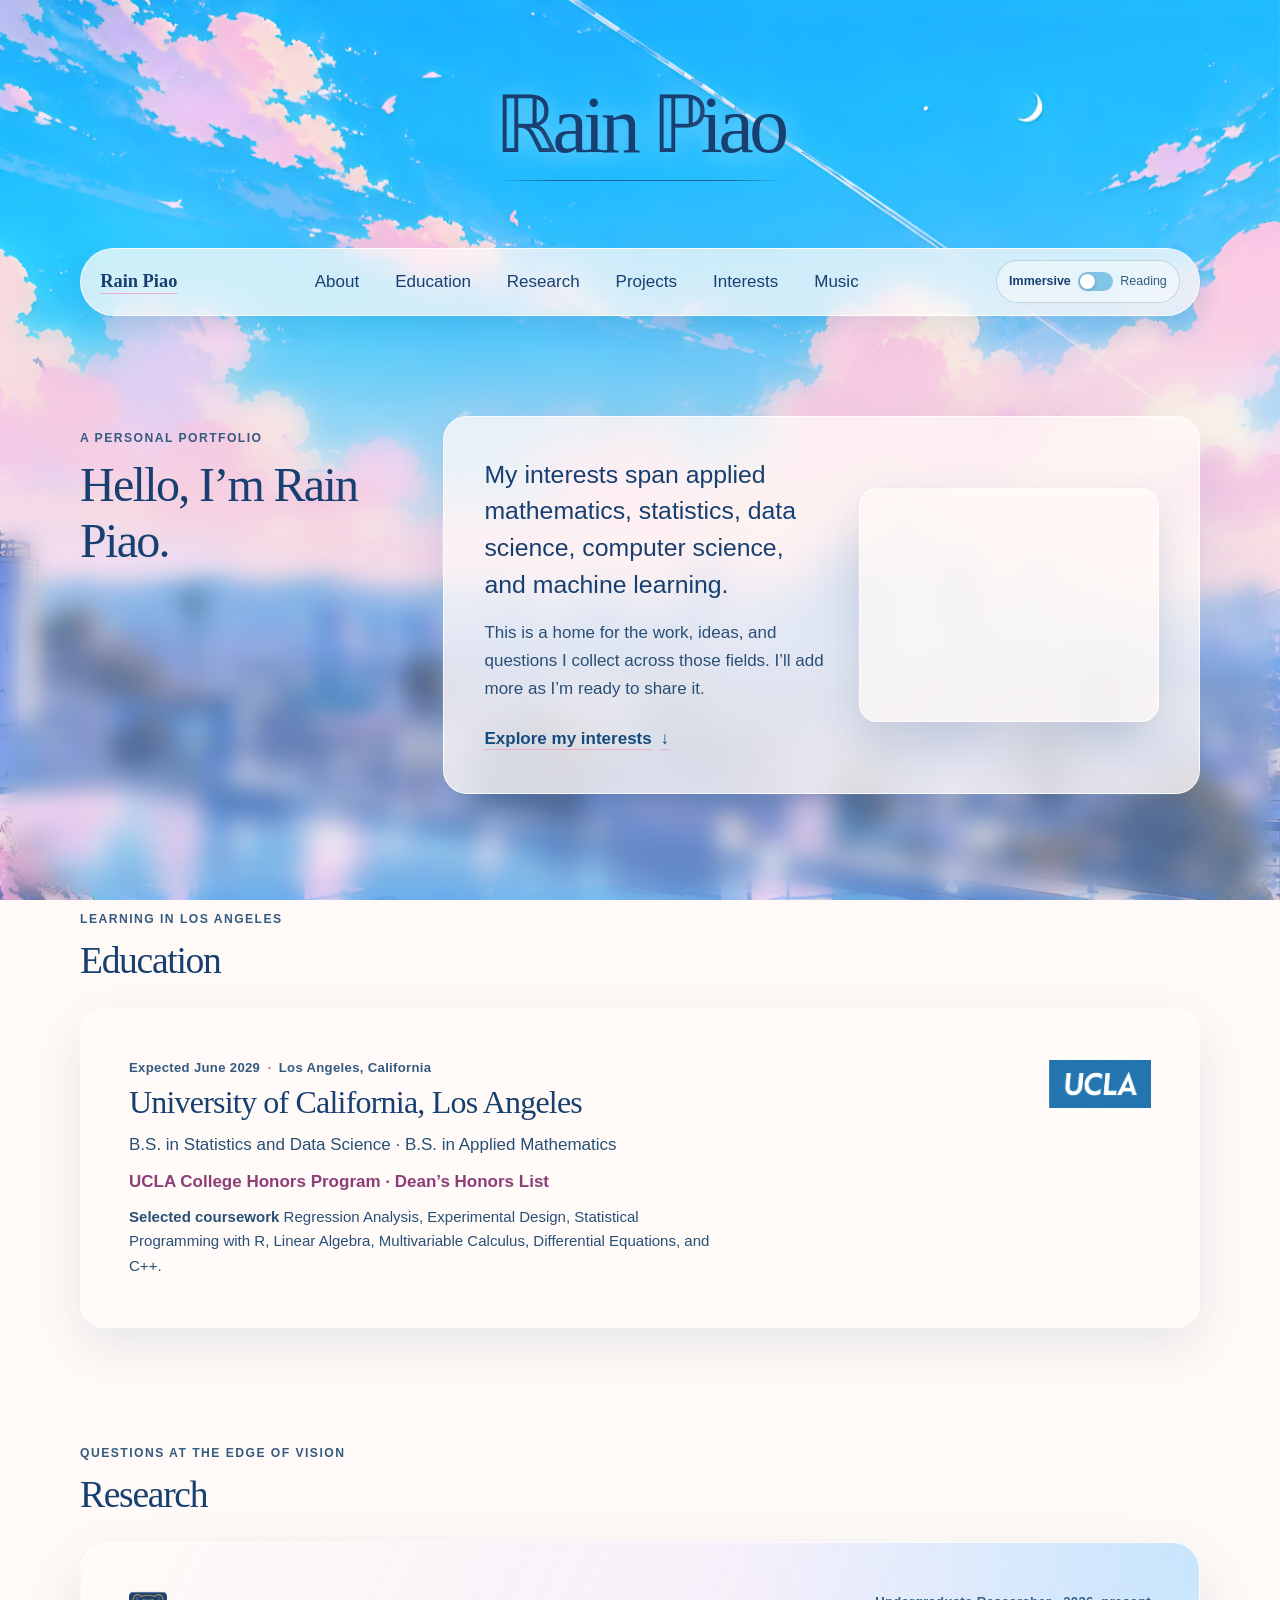
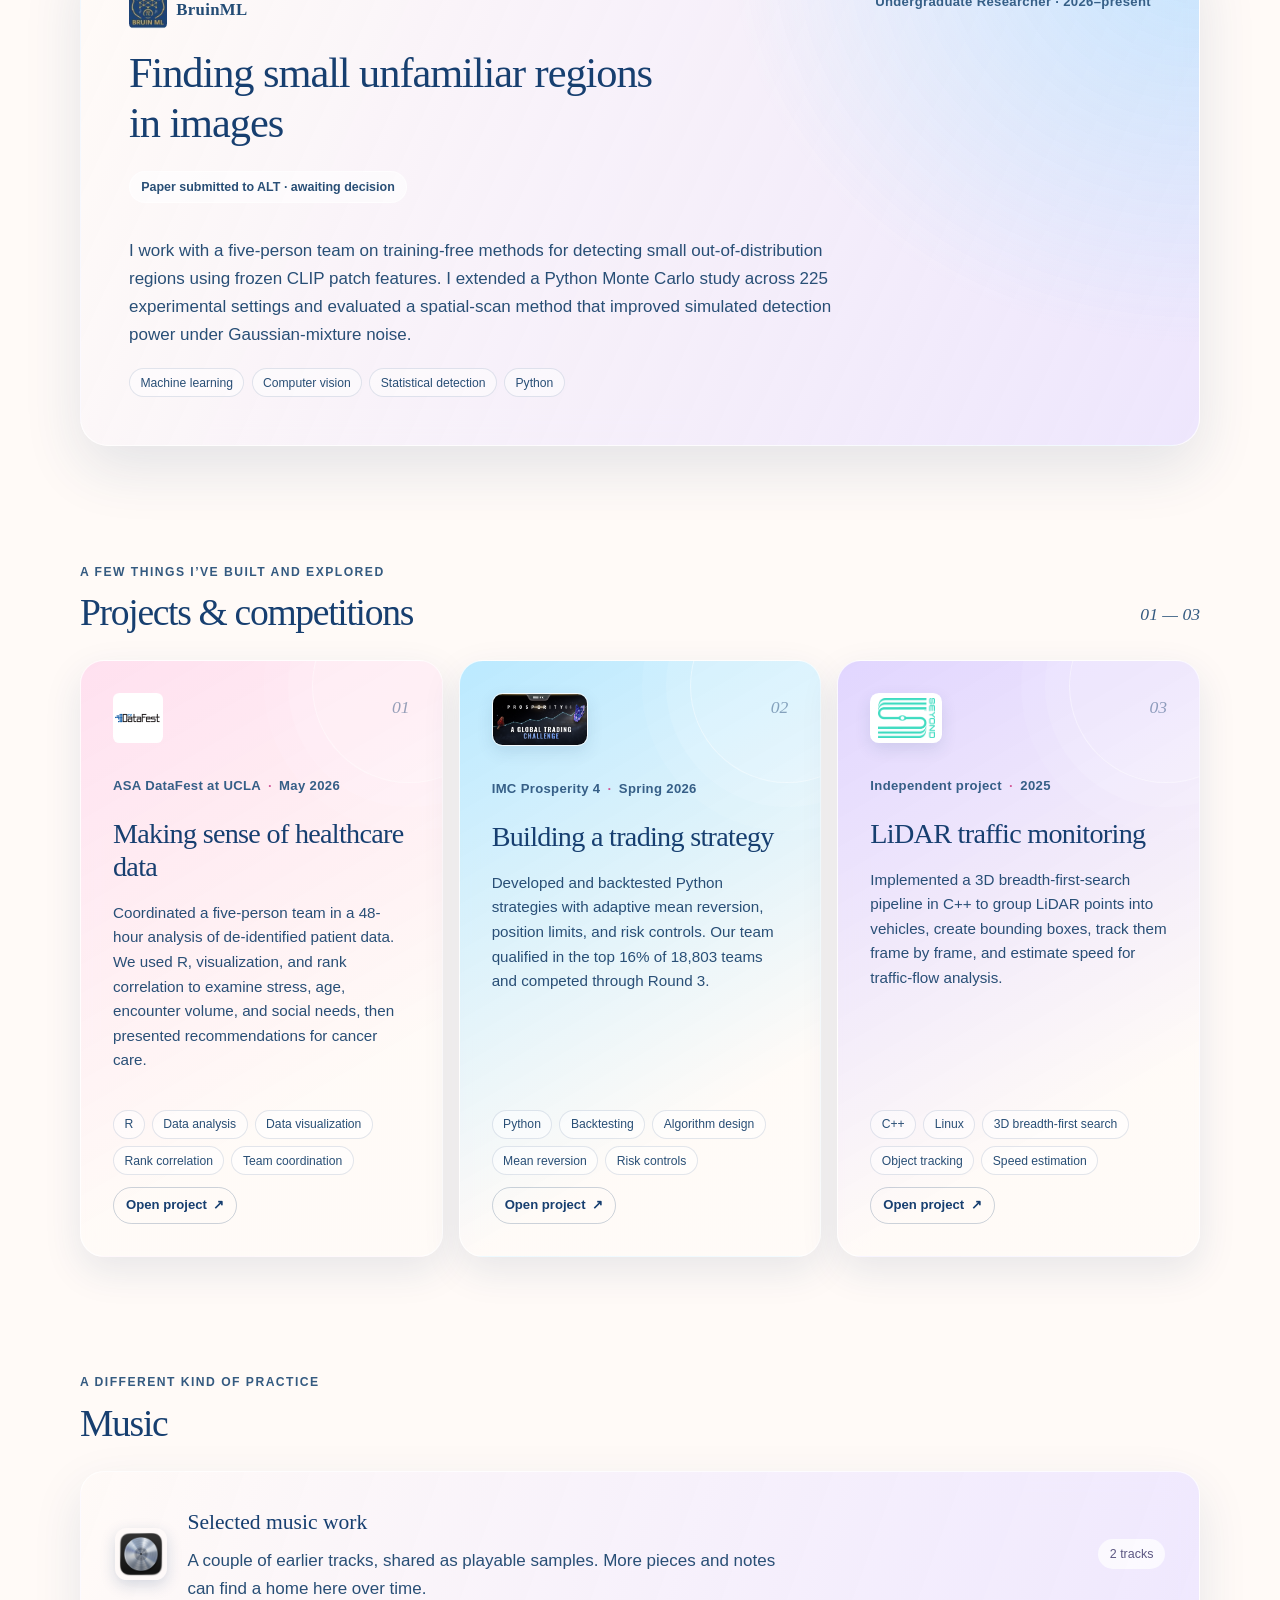
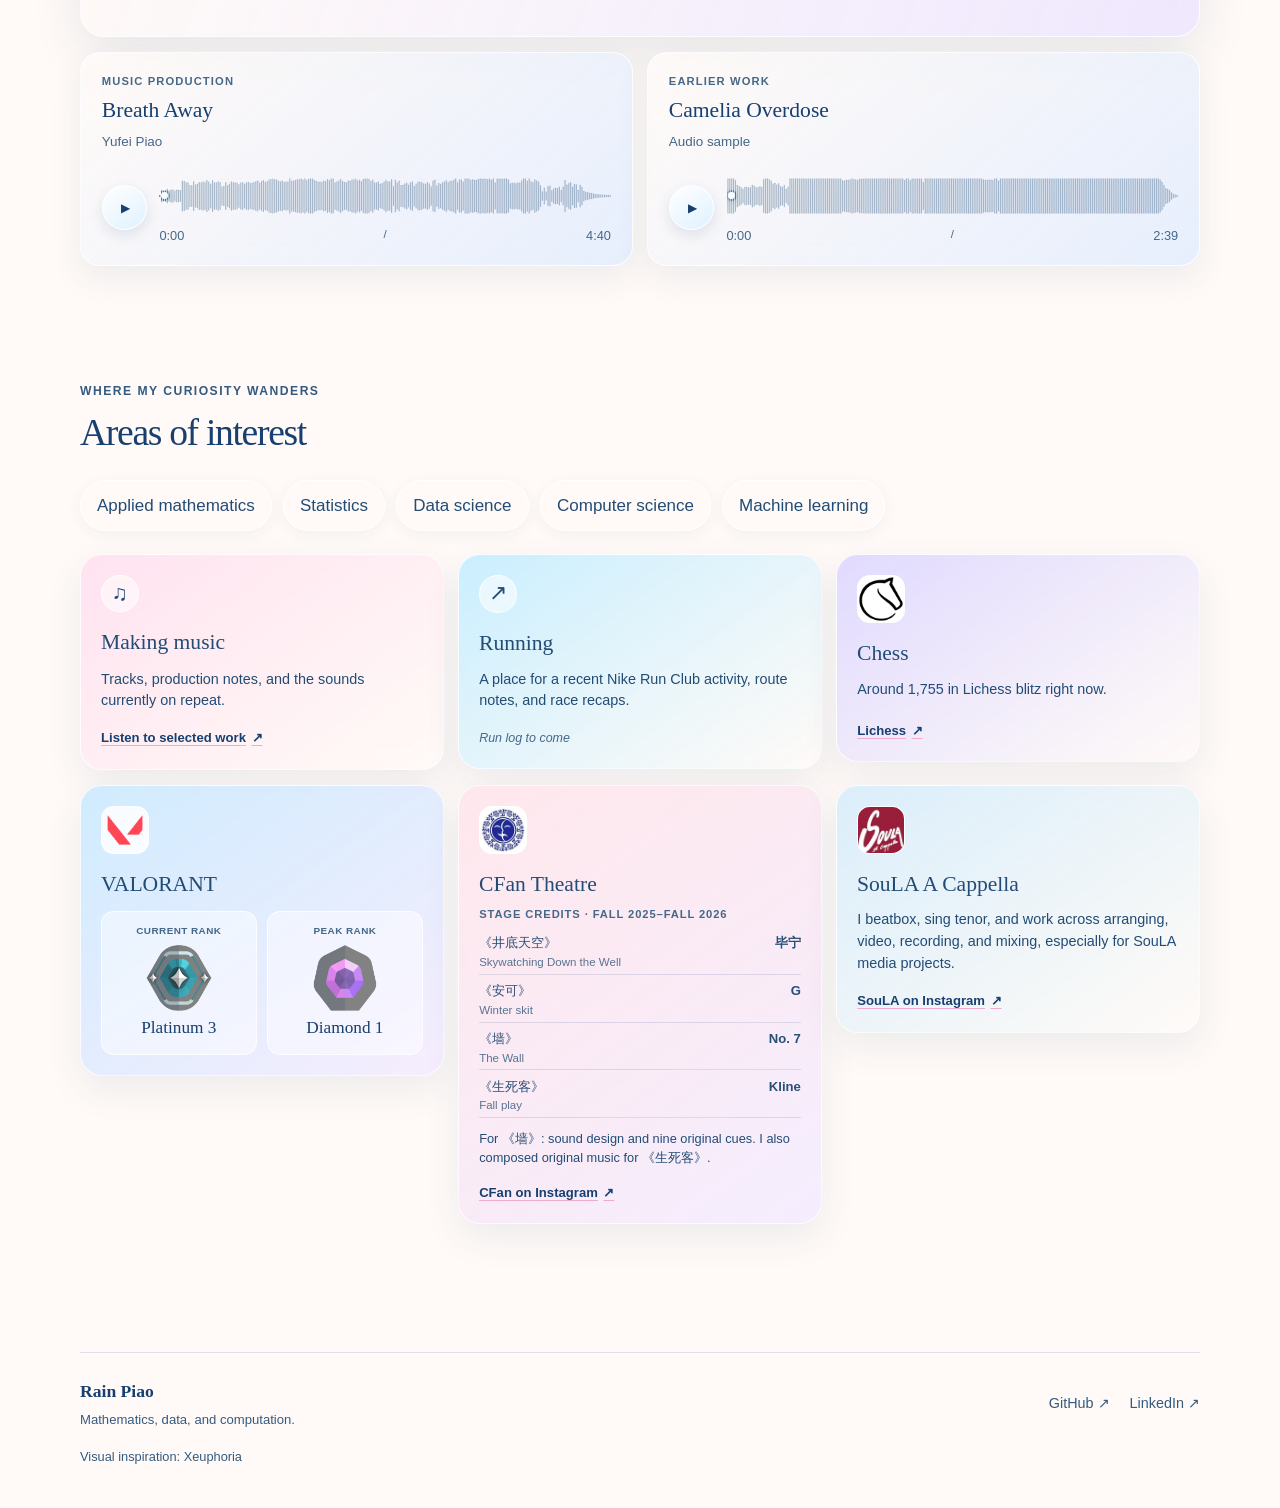
==== commit 657cba08: "feat: enrich portfolio interests and media" ====
--- a/index.html
+++ b/index.html
@@ -21,8 +21,8 @@
       }
     </script>
     <link rel="preload" as="image" href="./assets/images/sky-preview.jpg?v=20261013-7" fetchpriority="high">
-    <link rel="stylesheet" href="./assets/styles/main.css?v=20261014-14">
-    <script src="./assets/scripts/main.js?v=20261014-9" defer></script>
+    <link rel="stylesheet" href="./assets/styles/main.css?v=20261014-21">
+    <script src="./assets/scripts/main.js?v=20261014-10" defer></script>
   </head>
   <body>
     <a class="skip-link" href="#main-content">Skip to content</a>
@@ -69,7 +69,8 @@
           <p>This is a home for the work, ideas, and questions I collect across those fields. I’ll add more as I’m ready to share it.</p>
           <a class="text-link" href="#interests">Explore my interests <span aria-hidden="true">↓</span></a>
           <figure class="intro-copy__portrait">
-            <img src="./assets/images/rain-piao-headshot.jpg?v=20261013-7" alt="Portrait of Rain Piao" width="1001" height="1400" decoding="async" fetchpriority="low">
+            <img class="intro-copy__portrait-image intro-copy__portrait-image--immersive" src="./assets/images/rain-piao-pier-selfie.jpg?v=20261014-3" alt="Rain Piao at the beach, with the pier in the background" width="1200" height="900" loading="lazy" decoding="async" fetchpriority="low">
+            <img class="intro-copy__portrait-image intro-copy__portrait-image--reading" src="./assets/images/rain-piao-sunset-portrait.jpg?v=20261014-3" alt="Rain Piao outdoors at golden hour" width="900" height="1200" loading="lazy" decoding="async" fetchpriority="low">
           </figure>
         </div>
       </section>
@@ -171,12 +172,17 @@
                 <h3>Breath Away</h3>
                 <p class="track-card__credit">Yufei Piao</p>
               </div>
-              <time datetime="PT4M40S">4:40</time>
-            </div>
-            <audio controls preload="none" aria-label="Play Breath Away by Yufei Piao">
-              <source src="./assets/audio/breath-away.m4a" type="audio/mp4">
-              Your browser does not support in-page audio playback.
-            </audio>
+            </div>
+            <div class="track-player" data-track-player data-track-name="Breath Away" data-duration="280">
+              <button class="track-player__play" type="button" aria-label="Play Breath Away" aria-pressed="false" hidden><span aria-hidden="true"></span></button>
+              <input class="track-waveform" data-waveform="breath-away" type="range" min="0" max="280" step="0.1" value="0" aria-label="Seek through Breath Away" aria-valuetext="0:00 of 4:40" hidden>
+              <div class="track-player__time" aria-hidden="true" hidden><time class="track-player__current" datetime="PT0S">0:00</time><span>/</span><time datetime="PT4M40S">4:40</time></div>
+              <audio controls preload="none" aria-label="Play Breath Away by Yufei Piao">
+                <source src="./assets/audio/breath-away.m4a" type="audio/mp4">
+                Your browser does not support in-page audio playback.
+              </audio>
+              <span class="track-player__status" role="status" aria-live="polite" hidden></span>
+            </div>
           </article>
           <article class="track-card">
             <div class="track-card__heading">
@@ -185,12 +191,17 @@
                 <h3>Camelia Overdose</h3>
                 <p class="track-card__credit">Audio sample</p>
               </div>
-              <time datetime="PT2M39S">2:39</time>
-            </div>
-            <audio controls preload="none" aria-label="Play Camelia Overdose">
-              <source src="./assets/audio/camelia-overdose.m4a" type="audio/mp4">
-              Your browser does not support in-page audio playback.
-            </audio>
+            </div>
+            <div class="track-player" data-track-player data-track-name="Camelia Overdose" data-duration="159.12">
+              <button class="track-player__play" type="button" aria-label="Play Camelia Overdose" aria-pressed="false" hidden><span aria-hidden="true"></span></button>
+              <input class="track-waveform" data-waveform="camelia-overdose" type="range" min="0" max="159.12" step="0.1" value="0" aria-label="Seek through Camelia Overdose" aria-valuetext="0:00 of 2:39" hidden>
+              <div class="track-player__time" aria-hidden="true" hidden><time class="track-player__current" datetime="PT0S">0:00</time><span>/</span><time datetime="PT2M39S">2:39</time></div>
+              <audio controls preload="none" aria-label="Play Camelia Overdose">
+                <source src="./assets/audio/camelia-overdose.m4a" type="audio/mp4">
+                Your browser does not support in-page audio playback.
+              </audio>
+              <span class="track-player__status" role="status" aria-live="polite" hidden></span>
+            </div>
           </article>
         </div>
       </section>
@@ -207,7 +218,7 @@
           <li>Computer science</li>
           <li>Machine learning</li>
         </ul>
-        <div class="interest-board" aria-label="Personal interests and community">
+        <div class="interest-board" aria-label="Interests beyond coursework">
           <article class="interest-card interest-card--music">
             <span class="interest-card__symbol" aria-hidden="true">♫</span>
             <h3>Making music</h3>
@@ -221,28 +232,37 @@
             <span class="interest-card__placeholder">Run log to come</span>
           </article>
           <article class="interest-card interest-card--chess">
-            <span class="interest-card__symbol" aria-hidden="true">♞</span>
+            <span class="interest-card__symbol interest-card__symbol--image" aria-hidden="true"><img src="./assets/images/lichess-favicon-128.png" alt="" width="128" height="128" loading="lazy" decoding="async"></span>
             <h3>Chess</h3>
-            <p>Puzzles, positions, and games worth revisiting.</p>
-            <span class="interest-card__placeholder">Notes to come</span>
+            <p>Around 1,755 in Lichess blitz right now.</p>
+            <a href="https://lichess.org/" target="_blank" rel="noopener noreferrer">Lichess <span aria-hidden="true">↗</span></a>
           </article>
           <article class="interest-card interest-card--gaming">
-            <span class="interest-card__symbol" aria-hidden="true">✳</span>
+            <span class="interest-card__symbol interest-card__symbol--image interest-card__symbol--valorant" aria-hidden="true"><img src="./assets/images/valorant-logomark-red.png" alt="" width="4000" height="2251" loading="lazy" decoding="async"></span>
             <h3>VALORANT</h3>
-            <p>A corner for favorite plays, teams, and match moments.</p>
-            <span class="interest-card__placeholder">Highlights to come</span>
-          </article>
-          <article class="interest-card interest-card--cosplay">
-            <span class="interest-card__symbol" aria-hidden="true">✧</span>
-            <h3>Cosplay</h3>
-            <p>Character references, build ideas, and creative experiments.</p>
-            <span class="interest-card__placeholder">Ideas to come</span>
-          </article>
-          <article class="interest-card interest-card--community">
-            <span class="interest-card__symbol" aria-hidden="true">◎</span>
-            <h3>Community work</h3>
-            <p>SiFan · CFan · SouLA</p>
-            <span class="interest-card__placeholder">Contributions and public links to add</span>
+            <dl class="interest-card__stats">
+              <div><dt>Current rank</dt><dd><img class="interest-card__rank-badge" src="./assets/images/valorant-rank-platinum-3.png" alt="" width="256" height="256" loading="lazy" decoding="async"><span>Platinum 3</span></dd></div>
+              <div><dt>Peak rank</dt><dd><img class="interest-card__rank-badge" src="./assets/images/valorant-rank-diamond-1.png" alt="" width="256" height="256" loading="lazy" decoding="async"><span>Diamond 1</span></dd></div>
+            </dl>
+          </article>
+          <article class="interest-card interest-card--theatre">
+            <span class="interest-card__symbol interest-card__symbol--image" aria-hidden="true"><img src="./assets/images/cfan-theatre-logo.jpg" alt="" width="100" height="100" loading="lazy" decoding="async"></span>
+            <h3>CFan Theatre</h3>
+            <p class="interest-card__eyebrow">Stage credits · Fall 2025–Fall 2026</p>
+            <ul class="interest-card__credits" aria-label="CFan productions and roles">
+              <li><span><span lang="zh">《井底天空》</span><small>Skywatching Down the Well</small></span><span>毕宁</span></li>
+              <li><span><span lang="zh">《安可》</span><small>Winter skit</small></span><span>G</span></li>
+              <li><span><span lang="zh">《墙》</span><small>The Wall</small></span><span>No. 7</span></li>
+              <li><span><span lang="zh">《生死客》</span><small>Fall play</small></span><span>Kline</span></li>
+            </ul>
+            <p class="interest-card__note">For 《墙》: sound design and nine original cues. I also composed original music for 《生死客》.</p>
+            <a href="https://www.instagram.com/cfanucla/" target="_blank" rel="noopener noreferrer">CFan on Instagram <span aria-hidden="true">↗</span></a>
+          </article>
+          <article class="interest-card interest-card--soula">
+            <span class="interest-card__symbol interest-card__symbol--image" aria-hidden="true"><img src="./assets/images/soula-logo.jpg" alt="" width="100" height="100" loading="lazy" decoding="async"></span>
+            <h3>SouLA A Cappella</h3>
+            <p>I beatbox, sing tenor, and work across arranging, video, recording, and mixing, especially for SouLA media projects.</p>
+            <a href="https://www.instagram.com/soulaacappella/" target="_blank" rel="noopener noreferrer">SouLA on Instagram <span aria-hidden="true">↗</span></a>
           </article>
         </div>
       </section>
--- a/assets/styles/main.css
+++ b/assets/styles/main.css
@@ -313,7 +313,7 @@
 }
 
 .intro-copy__body { padding: clamp(1.5rem, 4vw, 2.5rem); }
-.intro-copy__body { display: grid; grid-template-columns: minmax(0, 1fr) minmax(130px, 190px); align-items: center; column-gap: clamp(1.25rem, 3vw, 2.5rem); }
+.intro-copy__body { display: grid; grid-template-columns: minmax(0, 1fr) minmax(230px, 300px); align-items: center; column-gap: clamp(1.25rem, 3vw, 2rem); }
 .intro-copy__body > :not(.intro-copy__portrait) { grid-column: 1; }
 .intro-copy__body p { max-width: 65ch; margin: 0 0 1rem; }
 .intro-copy__body .intro-copy__lead { color: #173f70; font-size: clamp(1.25rem, 2.2vw, 1.55rem); line-height: 1.48; }
@@ -323,17 +323,22 @@
   grid-column: 2;
   grid-row: 1 / span 4;
   justify-self: center;
-  width: min(100%, 230px);
-  aspect-ratio: 4 / 5;
+  width: min(100%, 300px);
+  aspect-ratio: 1.28 / 1;
   margin: 0;
   overflow: hidden;
   border: 1px solid rgb(255 255 255 / 82%);
-  border-radius: 44% 44% 22px 22px;
+  border-radius: 18px;
   background: rgb(255 250 247 / 70%);
   box-shadow: 0 18px 46px rgb(23 63 112 / 16%);
 }
 
-.intro-copy__portrait img { display: block; width: 100%; height: 100%; object-fit: cover; object-position: center 34%; }
+.intro-copy__portrait-image { display: block; width: 100%; height: 100%; object-fit: cover; }
+.intro-copy__portrait-image--immersive { object-position: 50% center; transform: scale(1.035); }
+.intro-copy__portrait-image--reading { display: none; object-position: center 34%; transform: scale(1.08); }
+html[data-mode="accessible"] .intro-copy__portrait-image--immersive { display: none; }
+html[data-mode="accessible"] .intro-copy__portrait-image--reading { display: block; }
+html[data-mode="accessible"] .intro-copy__portrait { aspect-ratio: 4 / 5; }
 
 .text-link {
   display: inline-flex;
@@ -488,20 +493,34 @@
   backdrop-filter: blur(10px);
 }
 
-.interest-board { display: grid; grid-template-columns: repeat(3, minmax(0, 1fr)); gap: 0.9rem; margin-top: 1.4rem; }
+.interest-board { display: grid; grid-template-columns: repeat(3, minmax(0, 1fr)); align-items: start; gap: 0.9rem; margin-top: 1.4rem; }
 .interest-card { position: relative; display: flex; min-height: 13rem; flex-direction: column; align-items: flex-start; overflow: hidden; padding: 1.25rem; border: 1px solid rgb(255 255 255 / 75%); border-radius: 22px; color: #234c75; box-shadow: 0 14px 36px rgb(23 63 112 / 8%); -webkit-backdrop-filter: blur(15px) saturate(1.05); backdrop-filter: blur(15px) saturate(1.05); transition: transform 240ms var(--ease-out), box-shadow 240ms ease; }
 .interest-card:hover { transform: translateY(-4px); box-shadow: 0 20px 42px rgb(23 63 112 / 13%); }
 .interest-card--music { background: linear-gradient(145deg, rgb(255 224 239 / 92%), rgb(255 250 247 / 82%)); }
 .interest-card--running { background: linear-gradient(145deg, rgb(198 237 255 / 92%), rgb(255 250 247 / 82%)); }
 .interest-card--chess { background: linear-gradient(145deg, rgb(222 215 255 / 92%), rgb(255 250 247 / 82%)); }
 .interest-card--gaming { background: linear-gradient(145deg, rgb(204 234 255 / 92%), rgb(244 234 255 / 84%)); }
-.interest-card--cosplay { background: linear-gradient(145deg, rgb(255 230 235 / 92%), rgb(243 234 255 / 84%)); }
-.interest-card--community { background: linear-gradient(145deg, rgb(216 237 250 / 94%), rgb(255 250 247 / 84%)); }
+.interest-card--theatre { background: linear-gradient(145deg, rgb(255 230 235 / 92%), rgb(243 234 255 / 84%)); }
+.interest-card--soula { background: linear-gradient(145deg, rgb(216 237 250 / 94%), rgb(255 250 247 / 84%)); }
 .interest-card__symbol { display: grid; width: 2.35rem; height: 2.35rem; place-items: center; margin-bottom: 0.8rem; border: 1px solid rgb(255 255 255 / 80%); border-radius: 50%; background: rgb(255 255 255 / 55%); font-family: Georgia, "Times New Roman", serif; font-size: 1.35rem; }
+.interest-card__symbol--image { width: 3rem; height: 3rem; overflow: hidden; border-radius: 0.8rem; background: rgb(255 255 255 / 88%); }
+.interest-card__symbol--image img { display: block; width: 100%; height: 100%; object-fit: contain; }
+.interest-card__symbol--valorant img { transform: scale(1.85); }
 .interest-card h3 { margin: 0; font-family: Georgia, "Times New Roman", serif; font-size: 1.35rem; font-weight: 500; }
 .interest-card p { margin: 0.45rem 0 1rem; font-size: 0.9rem; line-height: 1.5; }
 .interest-card a { display: inline-flex; gap: 0.35rem; margin-top: auto; color: #173f70; font-size: 0.82rem; font-weight: 700; text-decoration-color: var(--pink); text-underline-offset: 0.25em; }
 .interest-card__placeholder { margin-top: auto; color: #456889; font-size: 0.78rem; font-style: italic; }
+.interest-card .interest-card__eyebrow { margin: 0.25rem 0 0.55rem; color: #456889; font-size: 0.7rem; font-weight: 750; letter-spacing: 0.08em; text-transform: uppercase; }
+.interest-card__credits { display: grid; width: 100%; gap: 0.32rem; margin: 0 0 0.7rem; padding: 0; list-style: none; color: #294f76; font-size: 0.82rem; }
+.interest-card__credits li { display: flex; justify-content: space-between; gap: 0.8rem; padding-bottom: 0.28rem; border-bottom: 1px solid rgb(23 63 112 / 12%); }
+.interest-card__credits li > span:last-child { font-weight: 700; white-space: nowrap; }
+.interest-card__credits li small { display: block; margin-top: 0.08rem; color: #587492; font-size: 0.72rem; line-height: 1.25; }
+.interest-card p.interest-card__note { margin: 0.05rem 0 0.9rem; font-size: 0.8rem; line-height: 1.45; }
+.interest-card__stats { display: grid; width: 100%; grid-template-columns: 1fr 1fr; gap: 0.65rem; margin: 0.55rem 0 0; }
+.interest-card__stats > div { display: flex; min-height: 9rem; flex-direction: column; align-items: center; justify-content: center; padding: 0.65rem 0.45rem; border: 1px solid rgb(255 255 255 / 80%); border-radius: 13px; background: rgb(255 255 255 / 45%); text-align: center; }
+.interest-card__stats dt { color: #456889; font-size: 0.62rem; font-weight: 750; letter-spacing: 0.045em; text-transform: uppercase; }
+.interest-card__rank-badge { display: block; width: 4.25rem; height: 4.25rem; flex: none; object-fit: contain; }
+.interest-card__stats dd { display: flex; flex-direction: column; align-items: center; gap: 0.18rem; margin: 0.25rem 0 0; color: #173f70; font-family: Georgia, "Times New Roman", serif; font-size: 1.08rem; }
 
 .music { padding-top: clamp(4.5rem, 9vw, 7.5rem); }
 .music-card { display: grid; grid-template-columns: auto minmax(0, 1fr) auto; align-items: center; gap: 1.3rem; padding: clamp(1.4rem, 3vw, 2.1rem); background: linear-gradient(110deg, rgb(255 250 247 / 95%), rgb(237 229 255 / 88%)); }
@@ -517,7 +536,27 @@
 .track-card h3 { margin: 0; font-family: Georgia, "Times New Roman", serif; font-size: 1.35rem; font-weight: 500; }
 .track-card__credit { margin: 0.15rem 0 0; color: #456889; font-size: 0.84rem; }
 .track-card time { flex: 0 0 auto; color: #456889; font-size: 0.8rem; font-variant-numeric: tabular-nums; }
-.track-card audio { display: block; width: 100%; height: 2.8rem; }
+.track-waveform[data-waveform="breath-away"] { --waveform-image: url("../images/waveforms/breath-away.svg"); }
+.track-waveform[data-waveform="camelia-overdose"] { --waveform-image: url("../images/waveforms/camelia-overdose.svg"); }
+.track-player { display: grid; grid-template-columns: 2.8rem minmax(0, 1fr); align-items: center; gap: 0.2rem 0.8rem; }
+.track-player__play { display: grid; grid-row: 1 / span 2; width: 2.8rem; aspect-ratio: 1; place-items: center; border: 1px solid rgb(255 255 255 / 82%); border-radius: 50%; background: linear-gradient(145deg, #fff, #dff1ff); color: #173f70; box-shadow: 0 5px 14px rgb(23 63 112 / 12%); cursor: pointer; transition: transform 180ms ease, box-shadow 180ms ease; }
+.track-player__play:hover { transform: translateY(-1px); box-shadow: 0 8px 18px rgb(23 63 112 / 17%); }
+.track-player__play:focus-visible, .track-waveform:focus-visible { outline: 3px solid #dd78b4; outline-offset: 4px; }
+.track-player__play span::before { content: "▶"; display: block; margin-left: 0.14rem; font-size: 0.78rem; }
+.track-player__play[aria-pressed="true"] span::before { content: "Ⅱ"; margin-left: 0; font-size: 1rem; font-weight: 800; }
+.track-waveform { --played: 0%; --waveform-image: none; --wave-base: rgb(34 76 120 / 37%); --wave-left: #287bb8; --wave-middle: #63c5ec; --wave-end: #ef9bc8; display: block; grid-column: 2; width: 100%; min-width: 0; height: 3.25rem; margin: 0; padding: 0; border: 0; border-radius: 0.45rem; appearance: none; -webkit-appearance: none; background: none; cursor: pointer; touch-action: pan-y; }
+.track-waveform::-webkit-slider-runnable-track { height: 3.25rem; border: 0; border-radius: 0.45rem; background-image: linear-gradient(90deg, var(--wave-left), var(--wave-middle) 58%, var(--wave-end)), linear-gradient(var(--wave-base), var(--wave-base)); background-repeat: no-repeat; background-position: left center; background-size: var(--played) 100%, 100% 100%; -webkit-mask-image: var(--waveform-image); mask-image: var(--waveform-image); -webkit-mask-repeat: no-repeat; mask-repeat: no-repeat; -webkit-mask-position: center; mask-position: center; -webkit-mask-size: 100% 100%; mask-size: 100% 100%; }
+.track-waveform::-moz-range-track { height: 3.25rem; border: 0; border-radius: 0.45rem; background-image: linear-gradient(90deg, var(--wave-left), var(--wave-middle) 58%, var(--wave-end)), linear-gradient(var(--wave-base), var(--wave-base)); background-repeat: no-repeat; background-position: left center; background-size: var(--played) 100%, 100% 100%; mask-image: var(--waveform-image); mask-repeat: no-repeat; mask-position: center; mask-size: 100% 100%; }
+.track-waveform::-webkit-slider-thumb { width: 0.68rem; height: 0.68rem; margin-top: calc((3.25rem - 0.68rem) / 2); border: 2px solid #397caa; border-radius: 50%; appearance: none; -webkit-appearance: none; background: #fff; box-shadow: 0 1px 5px rgb(23 63 112 / 28%); }
+.track-waveform::-moz-range-thumb { width: 0.42rem; height: 0.42rem; border: 2px solid #397caa; border-radius: 50%; background: #fff; box-shadow: 0 1px 5px rgb(23 63 112 / 28%); }
+.track-player__time { display: flex; grid-column: 2; justify-content: space-between; gap: 0.5rem; color: #456889; font-size: 0.72rem; font-variant-numeric: tabular-nums; }
+.track-player__status { grid-column: 1 / -1; color: #8a3158; font-size: 0.78rem; }
+.track-player--enhanced > audio { display: none; }
+body[data-mode="accessible"] .track-player__play { border-color: #c8d0d8; background: #f3f6f8; box-shadow: none; }
+body[data-mode="accessible"] .track-waveform { --wave-base: #cbd2d8; --wave-left: #315b82; --wave-middle: #315b82; --wave-end: #315b82; }
+body[data-mode="accessible"] .track-waveform::-webkit-slider-thumb { border-color: #315b82; }
+body[data-mode="accessible"] .track-waveform::-moz-range-thumb { border-color: #315b82; }
+body[data-mode="accessible"] .track-player__time { color: #4b5560; }
 
 .site-footer {
   display: grid;
@@ -648,6 +687,10 @@
   .site-nav { display: grid; grid-template-columns: minmax(0, 1fr) auto; gap: 0.5rem 1rem; }
   .site-nav__links { grid-column: 1 / -1; grid-row: 2; justify-content: center; }
   .mode-toggle { grid-column: 2; grid-row: 1; }
+  .intro-copy { grid-template-columns: 1fr; gap: 1.1rem; }
+  .intro-copy__heading { padding-top: 0; }
+  .intro-copy__body { grid-template-columns: 1fr; }
+  .intro-copy__portrait { grid-column: 1; grid-row: auto; justify-self: center; width: min(100%, 380px); margin-top: 0.5rem; }
 }
 
 @media (max-width: 700px) {
@@ -664,7 +707,7 @@
   .intro-copy { grid-template-columns: 1fr; gap: 1.1rem; }
   .intro-copy__body { grid-template-columns: 1fr; }
   .intro-copy__heading { padding-top: 0; }
-  .intro-copy__portrait { grid-column: 1; grid-row: auto; justify-self: center; width: min(48vw, 180px); margin-top: 0.5rem; }
+  .intro-copy__portrait { grid-column: 1; grid-row: auto; justify-self: center; width: min(78vw, 300px); margin-top: 0.5rem; }
   .interests { padding-top: 4rem; }
   .education-card { gap: 1rem; }
   .project-grid { grid-template-columns: 1fr; }
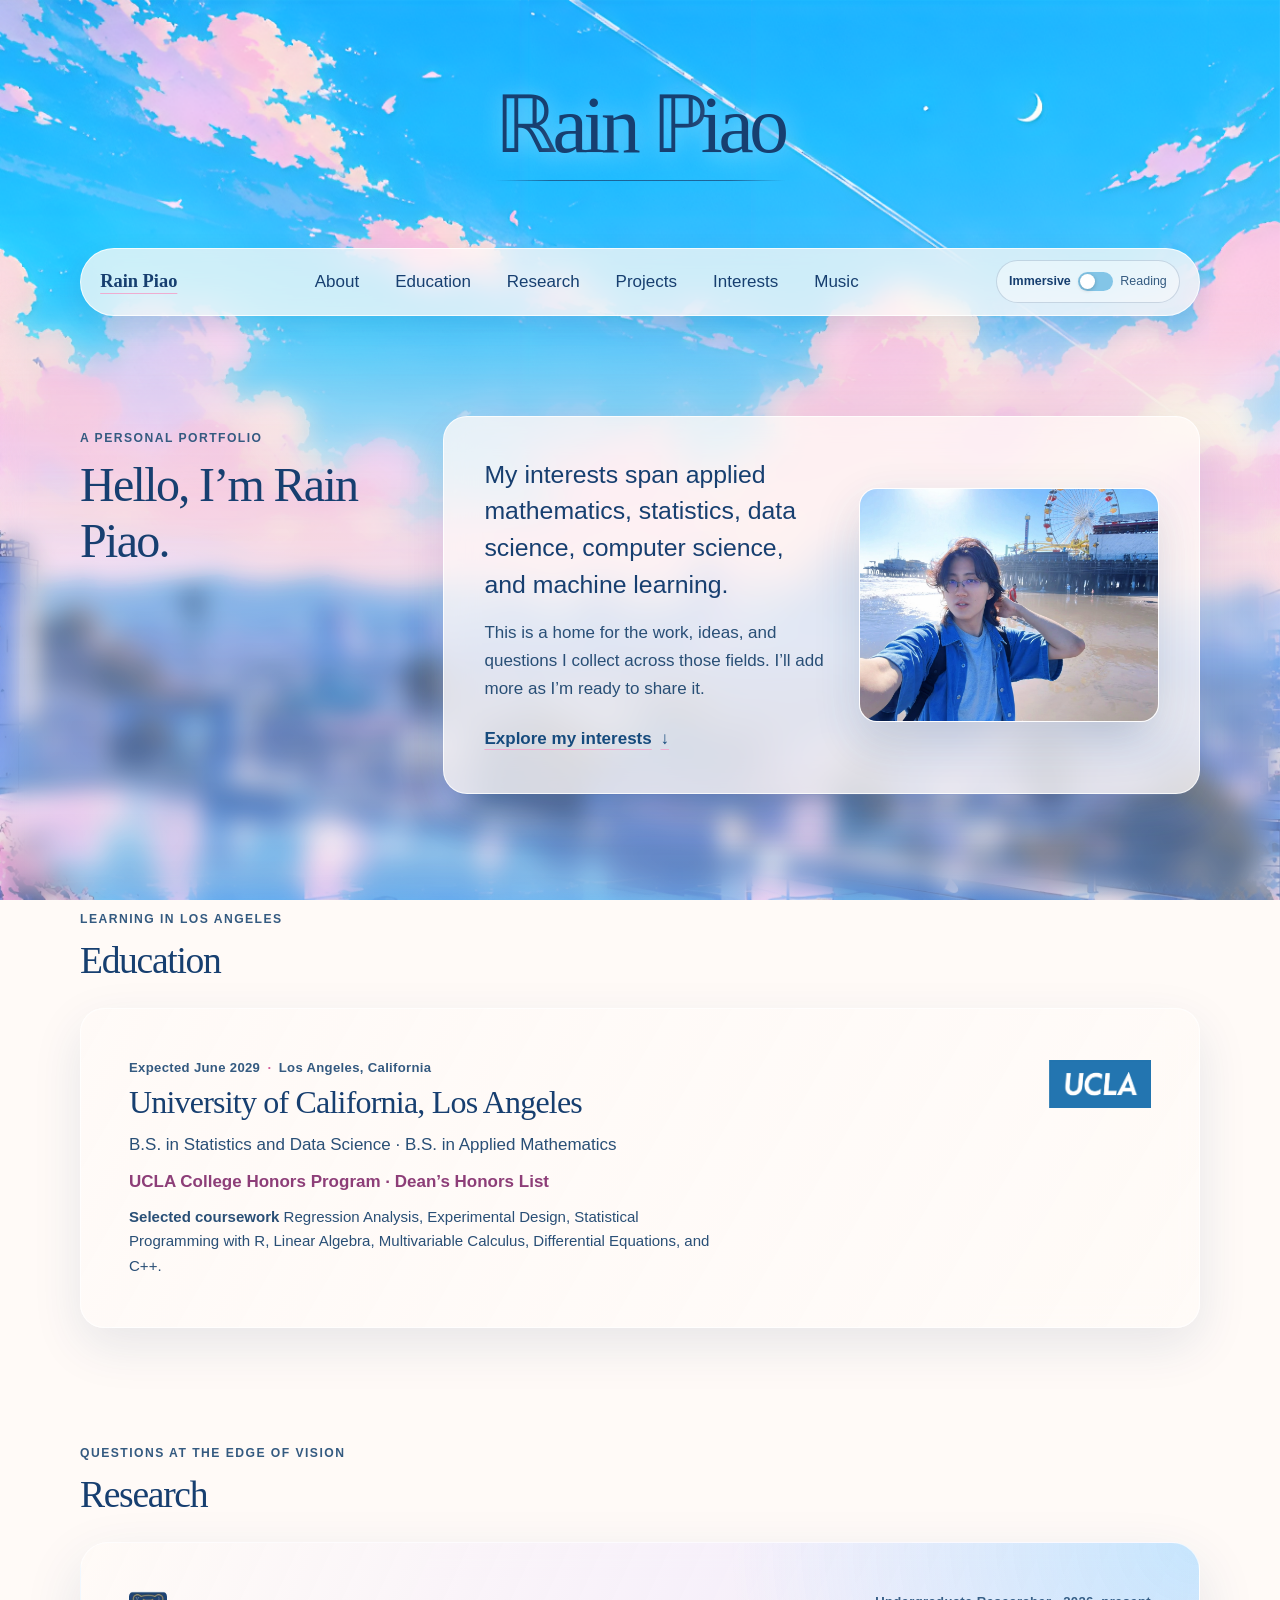
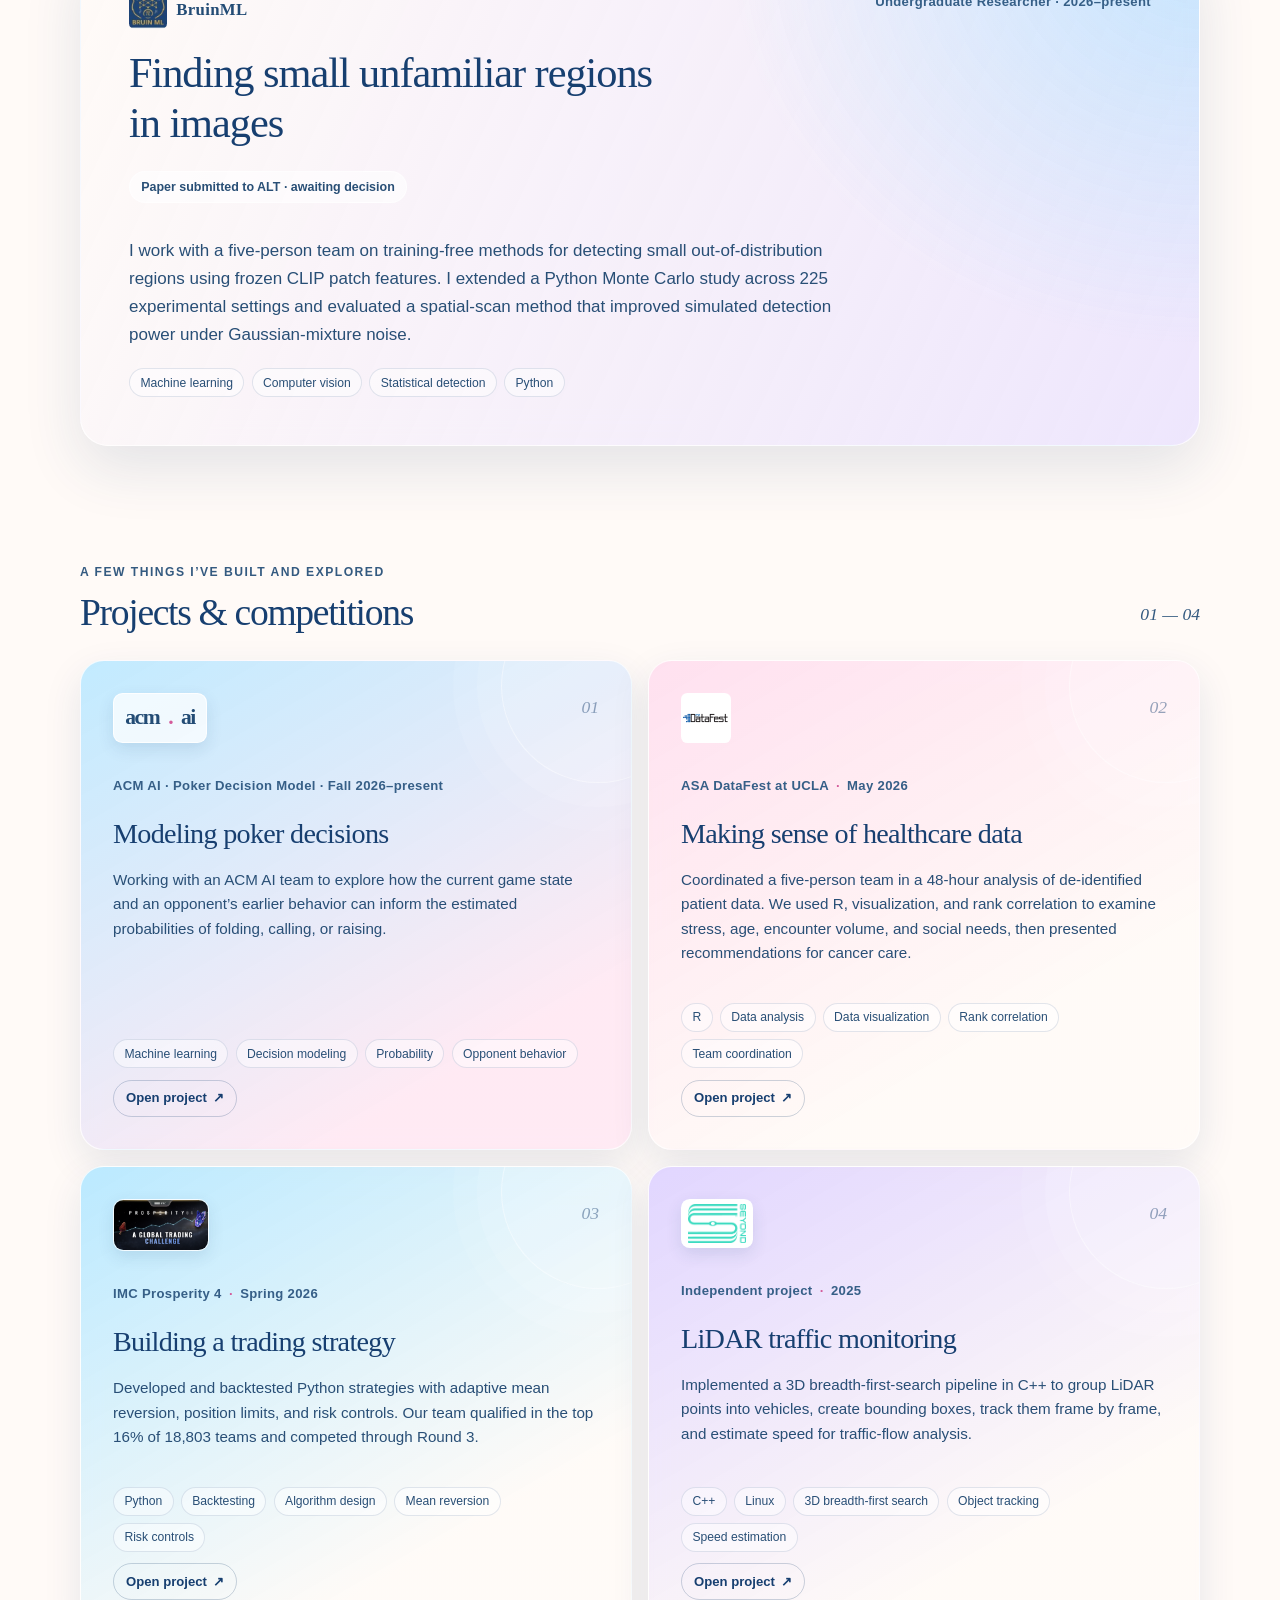
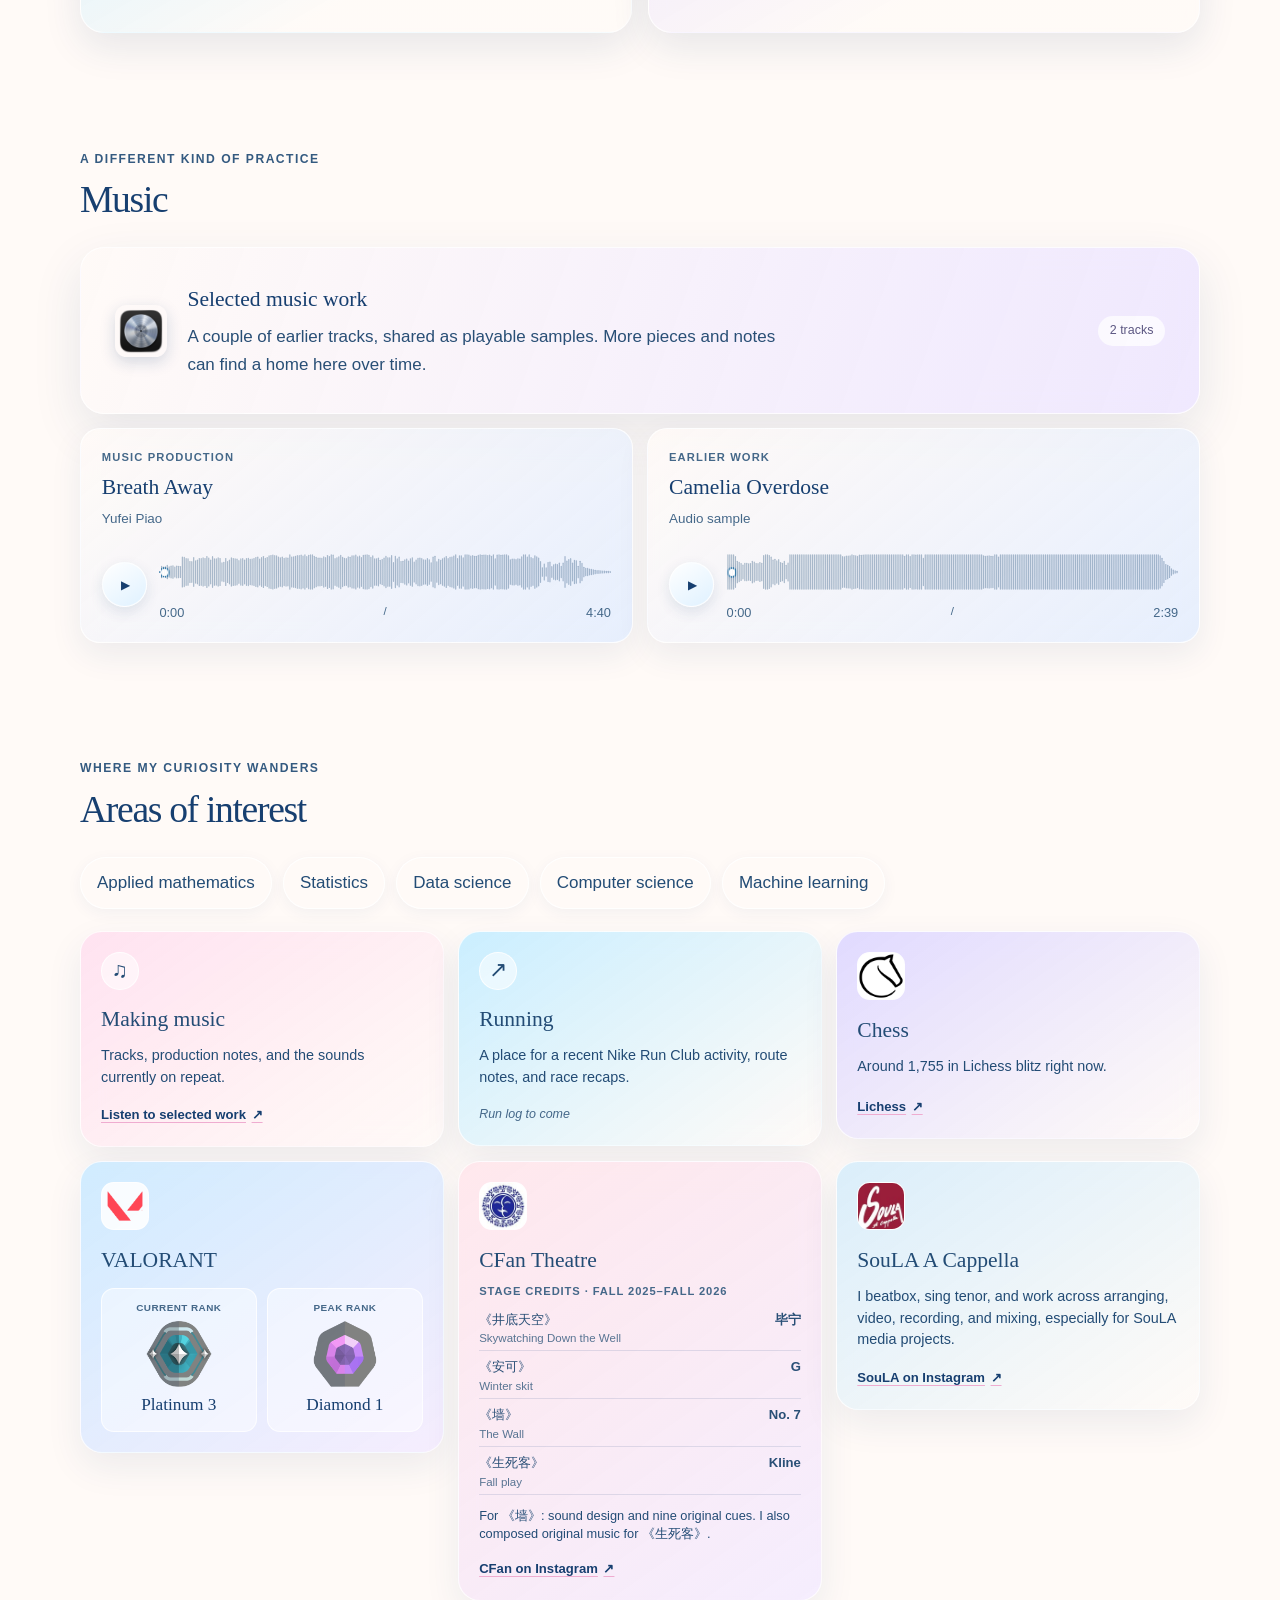
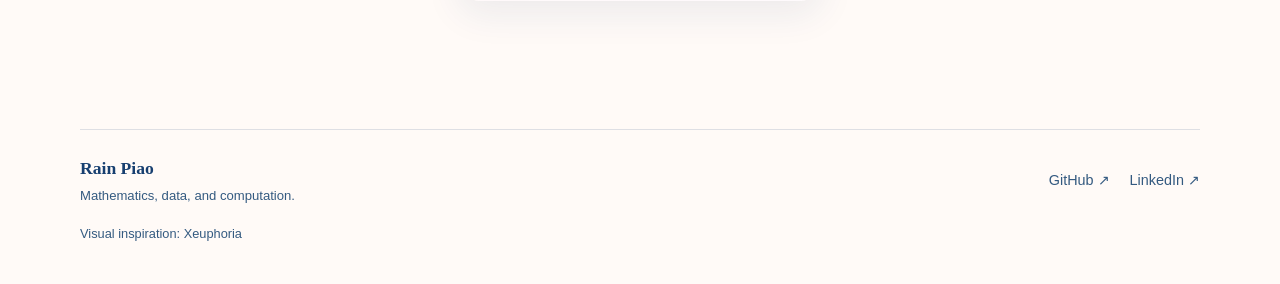
==== commit 91af830a: "feat: add ACM AI poker project page" ====
--- a/index.html
+++ b/index.html
@@ -21,7 +21,7 @@
       }
     </script>
     <link rel="preload" as="image" href="./assets/images/sky-preview.jpg?v=20261013-7" fetchpriority="high">
-    <link rel="stylesheet" href="./assets/styles/main.css?v=20261014-21">
+    <link rel="stylesheet" href="./assets/styles/main.css?v=20261017-1">
     <script src="./assets/scripts/main.js?v=20261014-10" defer></script>
   </head>
   <body>
@@ -112,12 +112,23 @@
             <p class="eyebrow">A few things I’ve built and explored</p>
             <h2 id="projects-title">Projects &amp; competitions</h2>
           </div>
-          <span class="section-heading__index" aria-hidden="true">01 — 03</span>
+          <span class="section-heading__index" aria-hidden="true">01 — 04</span>
         </div>
         <div class="project-grid">
+          <article class="project-card project-card--sky">
+            <div class="project-card__identity" aria-hidden="true"><span class="project-mark project-mark--acm">acm<span>.</span>ai</span></div>
+            <div class="project-card__number">01</div>
+            <p class="project-card__meta">ACM AI · Poker Decision Model · Fall 2026–present</p>
+            <h3>Modeling poker decisions</h3>
+            <p>Working with an ACM AI team to explore how the current game state and an opponent’s earlier behavior can inform the estimated probabilities of folding, calling, or raising.</p>
+            <div class="project-card__footer">
+              <div class="tag-row"><span>Machine learning</span><span>Decision modeling</span><span>Probability</span><span>Opponent behavior</span></div>
+              <a class="project-card__action" href="./projects/acm-ai-poker.html">Open project <span aria-hidden="true">↗</span></a>
+            </div>
+          </article>
           <article class="project-card project-card--rose">
             <div class="project-card__identity" aria-hidden="true"><img class="project-mark project-mark--datafest" src="./assets/images/datafest-logo.png" alt="" width="100" height="100"></div>
-            <div class="project-card__number">01</div>
+            <div class="project-card__number">02</div>
             <p class="project-card__meta">ASA DataFest at UCLA <span>·</span> May 2026</p>
             <h3>Making sense of healthcare data</h3>
             <p>Coordinated a five-person team in a 48-hour analysis of de-identified patient data. We used R, visualization, and rank correlation to examine stress, age, encounter volume, and social needs, then presented recommendations for cancer care.</p>
@@ -128,7 +139,7 @@
           </article>
           <article class="project-card project-card--blue">
             <div class="project-card__identity" aria-hidden="true"><img class="project-mark project-mark--prosperity" src="./assets/images/prosperity4-official.png?v=20261014-3" alt="" width="100" height="100"></div>
-            <div class="project-card__number">02</div>
+            <div class="project-card__number">03</div>
             <p class="project-card__meta">IMC Prosperity 4 <span>·</span> Spring 2026</p>
             <h3>Building a trading strategy</h3>
             <p>Developed and backtested Python strategies with adaptive mean reversion, position limits, and risk controls. Our team qualified in the top 16% of 18,803 teams and competed through Round 3.</p>
@@ -139,7 +150,7 @@
           </article>
           <article class="project-card project-card--lilac">
             <div class="project-card__identity" aria-hidden="true"><img class="project-mark project-mark--seyond" src="./assets/images/seyond-logo.png?v=20261014-1" alt="" width="250" height="173"></div>
-            <div class="project-card__number">03</div>
+            <div class="project-card__number">04</div>
             <p class="project-card__meta">Independent project <span>·</span> 2025</p>
             <h3>LiDAR traffic monitoring</h3>
             <p>Implemented a 3D breadth-first-search pipeline in C++ to group LiDAR points into vehicles, create bounding boxes, track them frame by frame, and estimate speed for traffic-flow analysis.</p>
--- a/assets/styles/main.css
+++ b/assets/styles/main.css
@@ -413,7 +413,7 @@
 
 .section-heading--projects { display: flex; align-items: end; justify-content: space-between; gap: 1rem; }
 .section-heading__index { padding-bottom: 0.35rem; color: var(--ink-soft); font-family: Georgia, "Times New Roman", serif; font-size: 1.1rem; font-style: italic; }
-.project-grid { display: grid; grid-template-columns: repeat(3, minmax(0, 1fr)); gap: 1rem; perspective: 1000px; }
+.project-grid { display: grid; grid-template-columns: repeat(2, minmax(0, 1fr)); gap: 1rem; perspective: 1000px; }
 .project-card {
   position: relative;
   isolation: isolate;
@@ -450,6 +450,7 @@
 .project-card--rose { background: linear-gradient(150deg, rgb(255 222 238 / 93%), rgb(255 250 247 / 85%) 72%); }
 .project-card--blue { background: linear-gradient(150deg, rgb(182 232 255 / 94%), rgb(255 250 247 / 84%) 75%); }
 .project-card--lilac { background: linear-gradient(150deg, rgb(223 211 255 / 94%), rgb(255 250 247 / 86%) 75%); }
+.project-card--sky { background: linear-gradient(150deg, rgb(191 234 255 / 96%), rgb(255 231 243 / 88%) 78%); }
 .project-card__number { position: absolute; top: clamp(1.35rem, 2.5vw, 2rem); right: clamp(1.35rem, 2.5vw, 2rem); color: rgb(23 63 112 / 46%); font-family: Georgia, "Times New Roman", serif; font-size: 1.1rem; font-style: italic; }
 .project-card__identity { display: block; margin-bottom: clamp(1.35rem, 2.5vw, 2rem); }
 .project-mark { display: flex; min-height: 3rem; align-items: center; gap: 0.55rem; color: #234c75; }
@@ -457,6 +458,8 @@
 .project-mark--datafest { display: block; width: 3.1rem; height: 3.1rem; object-fit: contain; border-radius: 0.4rem; }
 .project-mark--prosperity { display: block; width: 6rem; height: 3.3rem; object-fit: cover; object-position: center; border: 1px solid rgb(255 255 255 / 80%); border-radius: 0.65rem; box-shadow: 0 6px 16px rgb(23 63 112 / 12%); }
 .project-mark--seyond { display: block; width: 4.5rem; height: 3.1rem; object-fit: contain; padding: 0.25rem; border: 1px solid rgb(255 255 255 / 86%); border-radius: 0.55rem; background: #fff; box-shadow: 0 6px 16px rgb(23 63 112 / 12%); }
+.project-mark--acm { display: inline-flex; width: max-content; min-height: 3.1rem; align-items: center; padding: 0.35rem 0.7rem; border: 1px solid rgb(255 255 255 / 86%); border-radius: 0.6rem; background: rgb(255 255 255 / 74%); box-shadow: 0 6px 16px rgb(23 63 112 / 12%); font-family: Georgia, "Times New Roman", serif; font-size: 1.35rem; font-weight: 700; letter-spacing: -0.065em; }
+.project-mark--acm span { color: #d45b9a; }
 .project-card__meta { margin-bottom: 0.75rem; color: #365f87; }
 .project-card h3 { margin-top: 0.5rem; font-size: clamp(1.45rem, 2.2vw, 1.8rem); }
 .project-card > p:not(.project-card__meta) { margin: 0.55rem 0 1.3rem; color: #294f76; font-size: 0.95rem; line-height: 1.62; }
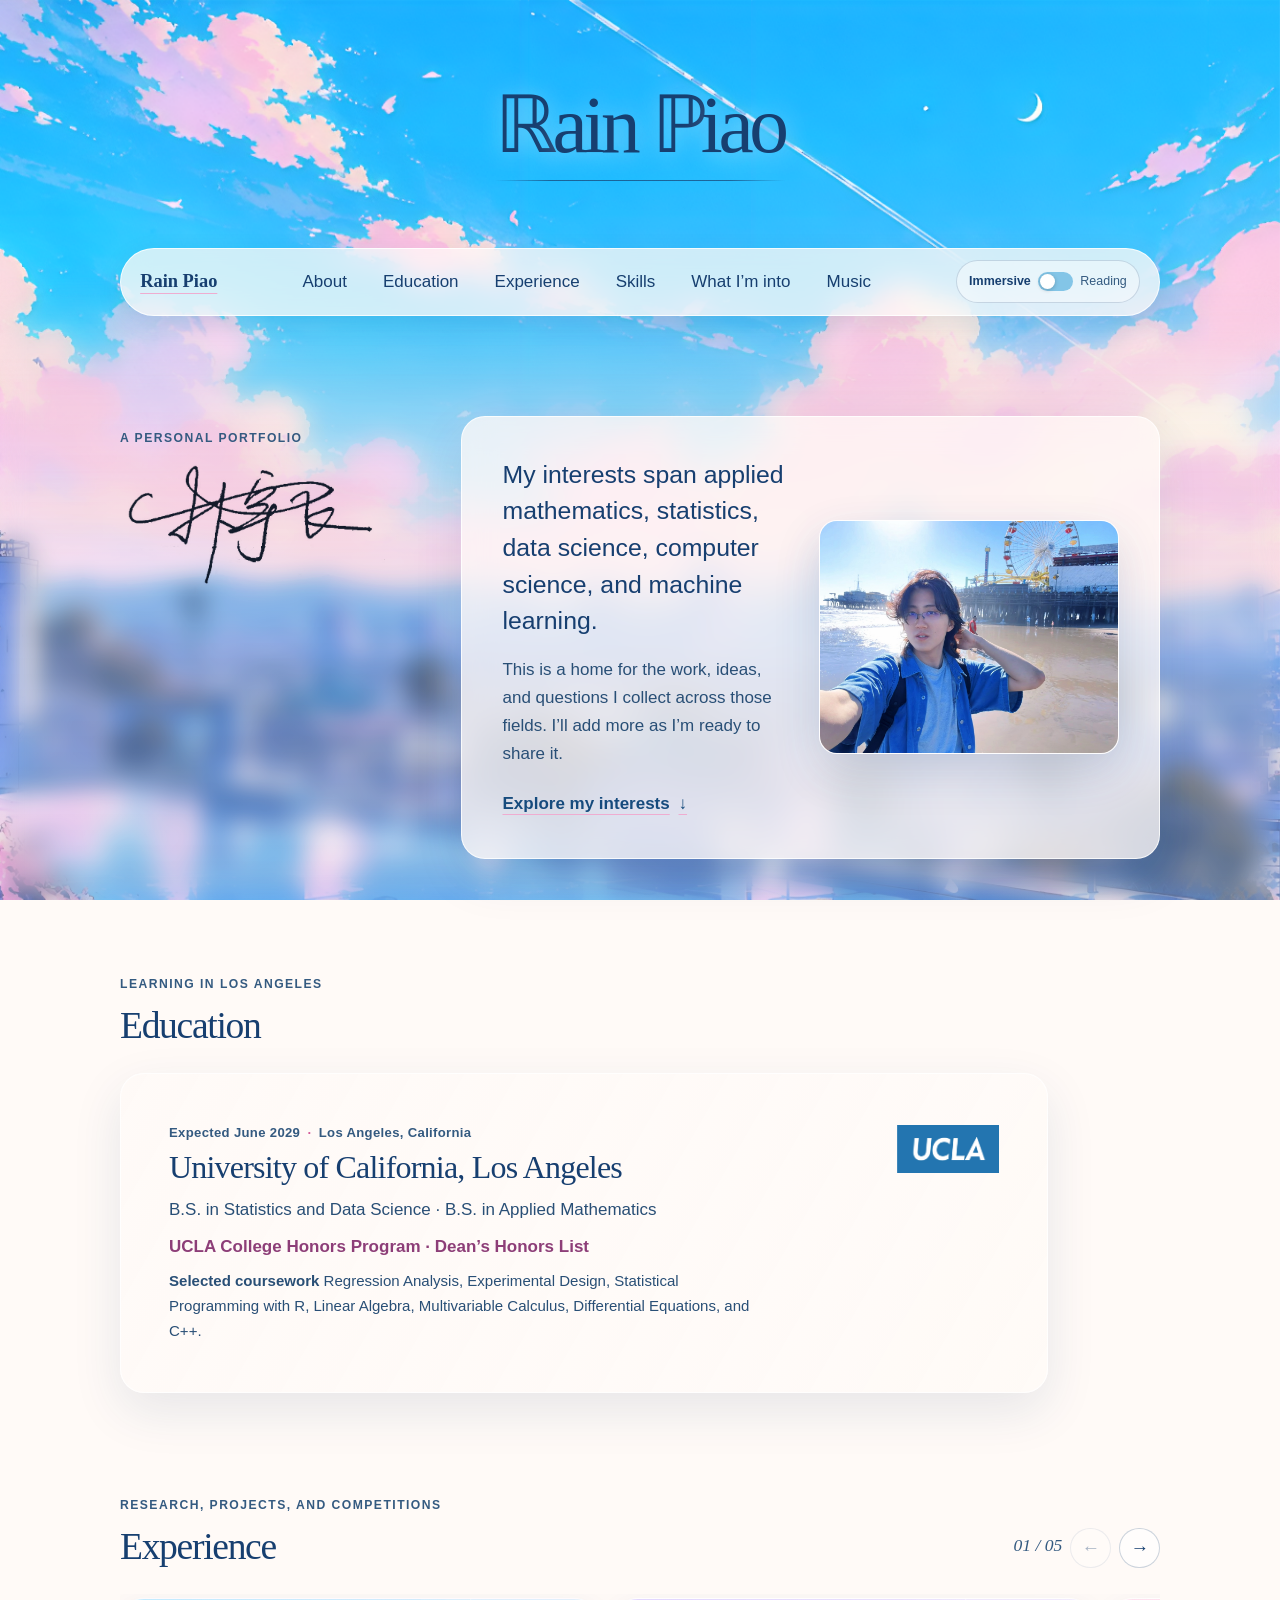
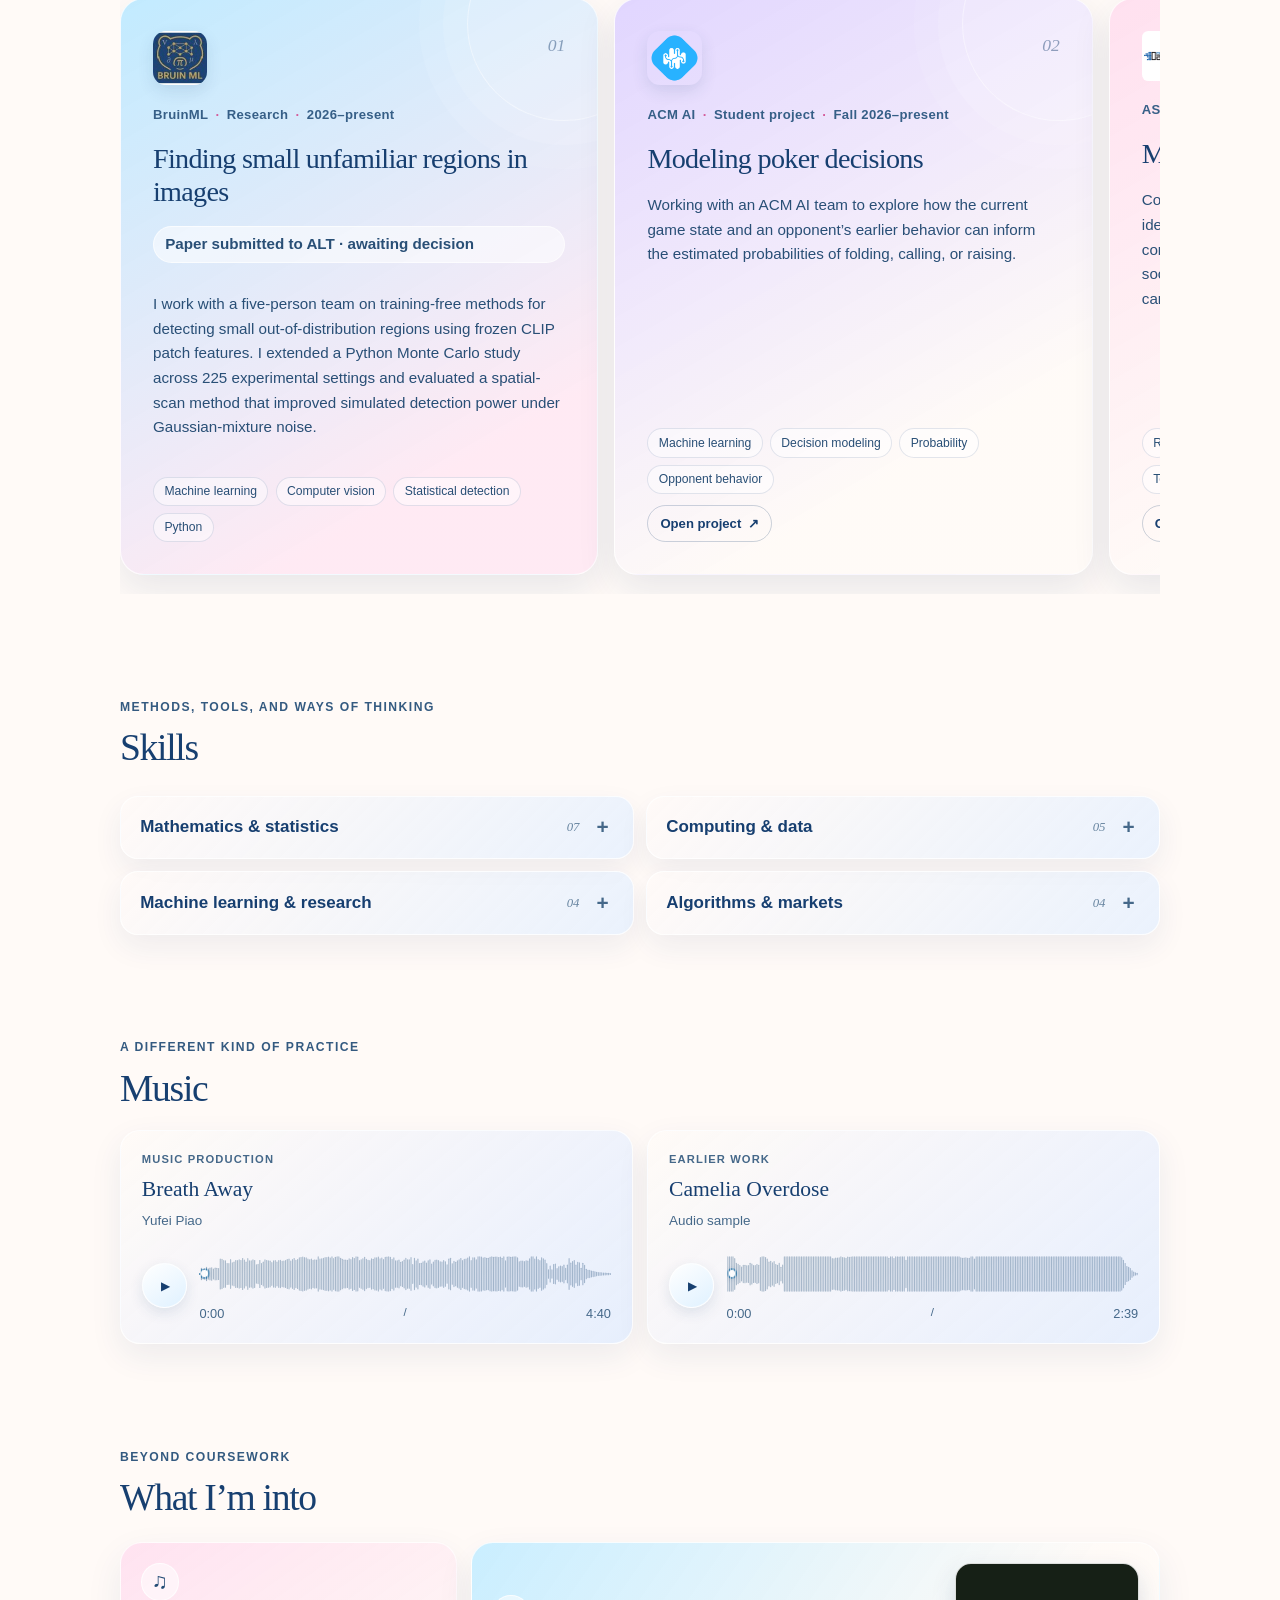
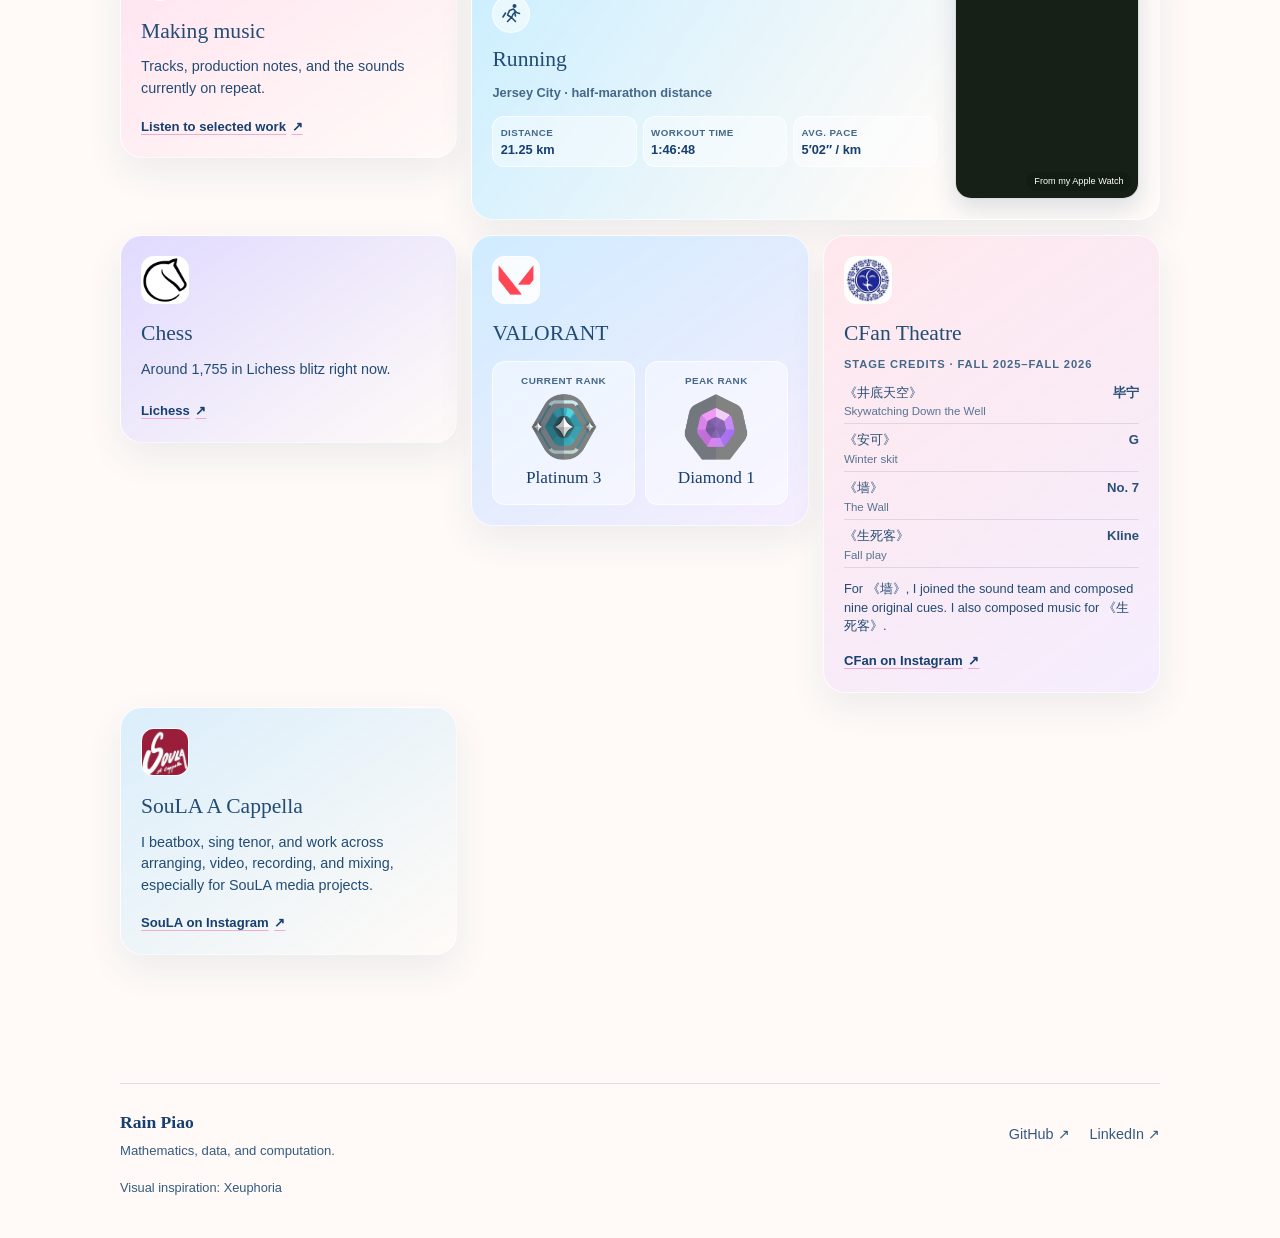
==== commit 49d8d4ca: "feat: reshape portfolio around experience gallery" ====
--- a/index.html
+++ b/index.html
@@ -21,8 +21,9 @@
       }
     </script>
     <link rel="preload" as="image" href="./assets/images/sky-preview.jpg?v=20261013-7" fetchpriority="high">
-    <link rel="stylesheet" href="./assets/styles/main.css?v=20261017-1">
-    <script src="./assets/scripts/main.js?v=20261014-10" defer></script>
+    <link rel="preload" as="font" href="./assets/fonts/caveat-latin-500.woff2" type="font/woff2" crossorigin>
+    <link rel="stylesheet" href="./assets/styles/main.css?v=20261022-signature">
+    <script src="./assets/scripts/main.js?v=20261017-2" defer></script>
   </head>
   <body>
     <a class="skip-link" href="#main-content">Skip to content</a>
@@ -42,9 +43,9 @@
       <div class="site-nav__links">
         <a href="#about">About</a>
         <a href="#education">Education</a>
-        <a href="#research">Research</a>
-        <a href="#projects">Projects</a>
-        <a href="#interests">Interests</a>
+        <a href="#experience">Experience</a>
+        <a href="#skills">Skills</a>
+        <a href="#interests">What I’m into</a>
         <a href="#music">Music</a>
       </div>
       <button class="mode-toggle" type="button" role="switch" aria-checked="false" aria-label="Switch to Reading mode" hidden>
@@ -62,7 +63,10 @@
       <section class="intro-copy content-width" id="about" aria-labelledby="about-title">
         <div class="intro-copy__heading">
           <p class="eyebrow">A personal portfolio</p>
-          <h2 id="about-title">Hello, I’m Rain Piao.</h2>
+          <h2 class="signature-name signature-name--image" id="about-title" aria-label="Rain Piao">
+            <svg viewBox="145 125 710 350" aria-hidden="true" focusable="false"><defs><filter id="signature-ink" color-interpolation-filters="sRGB"><feColorMatrix type="matrix" values="0 0 0 0 0.07 0 0 0 0 0.12 0 0 0 0 0.18 -0.3333 -0.3333 -0.3333 0 1"/></filter></defs><image href="./assets/images/rain-piao-signature.jpg" width="1035" height="645" filter="url(#signature-ink)"/></svg>
+            <span class="signature-name__plain" aria-hidden="true">Rain Piao</span>
+          </h2>
         </div>
         <div class="intro-copy__body glass-panel">
           <p class="intro-copy__lead">My interests span applied mathematics, statistics, data science, computer science, and machine learning.</p>
@@ -92,33 +96,34 @@
         </article>
       </section>
 
-      <section class="research content-width" id="research" aria-labelledby="research-title">
-        <div class="section-heading">
-          <p class="eyebrow">Questions at the edge of vision</p>
-          <h2 id="research-title">Research</h2>
-        </div>
-        <article class="feature-card feature-card--research">
-          <div class="feature-card__topline"><span class="organization-mark organization-mark--bruinml"><img src="./assets/images/bruinml-logo.jpg?v=20261014-1" alt="" aria-hidden="true" width="200" height="200" loading="lazy" decoding="async"><span>BruinML</span></span><span>Undergraduate Researcher · 2026–present</span></div>
-          <h3>Finding small unfamiliar regions in images</h3>
-          <p class="research-card__status">Paper submitted to ALT · awaiting decision</p>
-          <p>I work with a five-person team on training-free methods for detecting small out-of-distribution regions using frozen CLIP patch features. I extended a Python Monte Carlo study across 225 experimental settings and evaluated a spatial-scan method that improved simulated detection power under Gaussian-mixture noise.</p>
-          <div class="tag-row" aria-label="Research topics"><span>Machine learning</span><span>Computer vision</span><span>Statistical detection</span><span>Python</span></div>
-        </article>
-      </section>
-
-      <section class="projects content-width" id="projects" aria-labelledby="projects-title">
+      <section class="experience content-width" id="experience" aria-labelledby="experience-title">
         <div class="section-heading section-heading--projects">
           <div>
-            <p class="eyebrow">A few things I’ve built and explored</p>
-            <h2 id="projects-title">Projects &amp; competitions</h2>
+            <p class="eyebrow">Research, projects, and competitions</p>
+            <h2 id="experience-title">Experience</h2>
           </div>
-          <span class="section-heading__index" aria-hidden="true">01 — 04</span>
-        </div>
-        <div class="project-grid">
-          <article class="project-card project-card--sky">
-            <div class="project-card__identity" aria-hidden="true"><span class="project-mark project-mark--acm">acm<span>.</span>ai</span></div>
+          <div class="experience-controls" aria-label="Experience gallery controls">
+            <span class="section-heading__index" data-experience-count aria-live="polite">01 / 05</span>
+            <button class="experience-controls__button" type="button" data-experience-previous aria-label="Show previous experience" disabled><span aria-hidden="true">←</span></button>
+            <button class="experience-controls__button" type="button" data-experience-next aria-label="Show next experience"><span aria-hidden="true">→</span></button>
+          </div>
+        </div>
+        <div class="experience-track" data-experience-track tabindex="0" aria-label="Experience cards; scroll horizontally to browse">
+          <article class="project-card experience-card experience-card--research project-card--sky" data-experience-card>
+            <div class="project-card__identity" aria-hidden="true"><img class="project-mark project-mark--bruinml" src="./assets/images/bruinml-logo.jpg" alt="" width="200" height="200" loading="lazy" decoding="async"></div>
             <div class="project-card__number">01</div>
-            <p class="project-card__meta">ACM AI · Poker Decision Model · Fall 2026–present</p>
+            <p class="project-card__meta">BruinML <span>·</span> Research <span>·</span> 2026–present</p>
+            <h3>Finding small unfamiliar regions in images</h3>
+            <p class="research-card__status">Paper submitted to ALT · awaiting decision</p>
+            <p>I work with a five-person team on training-free methods for detecting small out-of-distribution regions using frozen CLIP patch features. I extended a Python Monte Carlo study across 225 experimental settings and evaluated a spatial-scan method that improved simulated detection power under Gaussian-mixture noise.</p>
+            <div class="project-card__footer">
+              <div class="tag-row" aria-label="Research topics"><span>Machine learning</span><span>Computer vision</span><span>Statistical detection</span><span>Python</span></div>
+            </div>
+          </article>
+          <article class="project-card experience-card project-card--lilac">
+            <div class="project-card__identity" aria-hidden="true"><img class="project-mark project-mark--acm-ai" src="./assets/images/acm-ai-logo.png" alt="" width="400" height="400" loading="lazy" decoding="async"></div>
+            <div class="project-card__number">02</div>
+            <p class="project-card__meta">ACM AI <span>·</span> Student project <span>·</span> Fall 2026–present</p>
             <h3>Modeling poker decisions</h3>
             <p>Working with an ACM AI team to explore how the current game state and an opponent’s earlier behavior can inform the estimated probabilities of folding, calling, or raising.</p>
             <div class="project-card__footer">
@@ -126,10 +131,10 @@
               <a class="project-card__action" href="./projects/acm-ai-poker.html">Open project <span aria-hidden="true">↗</span></a>
             </div>
           </article>
-          <article class="project-card project-card--rose">
+          <article class="project-card experience-card project-card--rose">
             <div class="project-card__identity" aria-hidden="true"><img class="project-mark project-mark--datafest" src="./assets/images/datafest-logo.png" alt="" width="100" height="100"></div>
-            <div class="project-card__number">02</div>
-            <p class="project-card__meta">ASA DataFest at UCLA <span>·</span> May 2026</p>
+            <div class="project-card__number">03</div>
+            <p class="project-card__meta">ASA DataFest at UCLA <span>·</span> Team competition <span>·</span> May 2026</p>
             <h3>Making sense of healthcare data</h3>
             <p>Coordinated a five-person team in a 48-hour analysis of de-identified patient data. We used R, visualization, and rank correlation to examine stress, age, encounter volume, and social needs, then presented recommendations for cancer care.</p>
             <div class="project-card__footer">
@@ -137,10 +142,10 @@
               <a class="project-card__action" href="./projects/datafest.html">Open project <span aria-hidden="true">↗</span></a>
             </div>
           </article>
-          <article class="project-card project-card--blue">
+          <article class="project-card experience-card project-card--blue">
             <div class="project-card__identity" aria-hidden="true"><img class="project-mark project-mark--prosperity" src="./assets/images/prosperity4-official.png?v=20261014-3" alt="" width="100" height="100"></div>
-            <div class="project-card__number">03</div>
-            <p class="project-card__meta">IMC Prosperity 4 <span>·</span> Spring 2026</p>
+            <div class="project-card__number">04</div>
+            <p class="project-card__meta">IMC Prosperity 4 <span>·</span> Trading competition <span>·</span> Spring 2026</p>
             <h3>Building a trading strategy</h3>
             <p>Developed and backtested Python strategies with adaptive mean reversion, position limits, and risk controls. Our team qualified in the top 16% of 18,803 teams and competed through Round 3.</p>
             <div class="project-card__footer">
@@ -148,9 +153,9 @@
               <a class="project-card__action" href="./projects/prosperity4.html">Open project <span aria-hidden="true">↗</span></a>
             </div>
           </article>
-          <article class="project-card project-card--lilac">
+          <article class="project-card experience-card project-card--lilac">
             <div class="project-card__identity" aria-hidden="true"><img class="project-mark project-mark--seyond" src="./assets/images/seyond-logo.png?v=20261014-1" alt="" width="250" height="173"></div>
-            <div class="project-card__number">04</div>
+            <div class="project-card__number">05</div>
             <p class="project-card__meta">Independent project <span>·</span> 2025</p>
             <h3>LiDAR traffic monitoring</h3>
             <p>Implemented a 3D breadth-first-search pipeline in C++ to group LiDAR points into vehicles, create bounding boxes, track them frame by frame, and estimate speed for traffic-flow analysis.</p>
@@ -159,6 +164,31 @@
               <a class="project-card__action" href="./projects/lidar-traffic.html">Open project <span aria-hidden="true">↗</span></a>
             </div>
           </article>
+        </div>
+      </section>
+
+      <section class="skills content-width" id="skills" aria-labelledby="skills-title">
+        <div class="section-heading">
+          <p class="eyebrow">Methods, tools, and ways of thinking</p>
+          <h2 id="skills-title">Skills</h2>
+        </div>
+        <div class="skills-list">
+          <details class="skill-group">
+            <summary><span>Mathematics &amp; statistics</span><span class="skill-group__count" aria-hidden="true">07</span></summary>
+            <div class="tag-row"><span>Applied mathematics</span><span>Regression analysis</span><span>Experimental design</span><span>Rank correlation</span><span>Linear algebra</span><span>Multivariable calculus</span><span>Differential equations</span></div>
+          </details>
+          <details class="skill-group">
+            <summary><span>Computing &amp; data</span><span class="skill-group__count" aria-hidden="true">05</span></summary>
+            <div class="tag-row"><span>Python</span><span>R</span><span>C++</span><span>Linux</span><span>Data visualization</span></div>
+          </details>
+          <details class="skill-group">
+            <summary><span>Machine learning &amp; research</span><span class="skill-group__count" aria-hidden="true">04</span></summary>
+            <div class="tag-row"><span>Computer vision</span><span>CLIP patch features</span><span>Monte Carlo simulation</span><span>Out-of-distribution detection</span></div>
+          </details>
+          <details class="skill-group">
+            <summary><span>Algorithms &amp; markets</span><span class="skill-group__count" aria-hidden="true">04</span></summary>
+            <div class="tag-row"><span>Algorithm design</span><span>Backtesting</span><span>Mean reversion</span><span>Risk controls</span></div>
+          </details>
         </div>
       </section>
 
@@ -166,14 +196,6 @@
         <div class="section-heading">
           <p class="eyebrow">A different kind of practice</p>
           <h2 id="music-title">Music</h2>
-        </div>
-        <div class="music-card glass-panel">
-          <span class="music-card__note" aria-hidden="true"><img src="./assets/images/logic-pro-icon.png?v=20261014-1" alt=""></span>
-          <div>
-            <h3>Selected music work</h3>
-            <p>A couple of earlier tracks, shared as playable samples. More pieces and notes can find a home here over time.</p>
-          </div>
-          <span class="music-card__status">2 tracks</span>
         </div>
         <div class="music-grid" aria-label="Selected music tracks">
           <article class="track-card">
@@ -219,16 +241,9 @@
 
       <section class="interests content-width" id="interests" aria-labelledby="interests-title">
         <div class="section-heading">
-          <p class="eyebrow">Where my curiosity wanders</p>
-          <h2 id="interests-title">Areas of interest</h2>
-        </div>
-        <ul class="interest-list" aria-label="Rain Piao's areas of interest">
-          <li>Applied mathematics</li>
-          <li>Statistics</li>
-          <li>Data science</li>
-          <li>Computer science</li>
-          <li>Machine learning</li>
-        </ul>
+          <p class="eyebrow">Beyond coursework</p>
+          <h2 id="interests-title">What I’m into</h2>
+        </div>
         <div class="interest-board" aria-label="Interests beyond coursework">
           <article class="interest-card interest-card--music">
             <span class="interest-card__symbol" aria-hidden="true">♫</span>
@@ -237,10 +252,22 @@
             <a href="#music">Listen to selected work <span aria-hidden="true">↗</span></a>
           </article>
           <article class="interest-card interest-card--running">
-            <span class="interest-card__symbol" aria-hidden="true">↗</span>
-            <h3>Running</h3>
-            <p>A place for a recent Nike Run Club activity, route notes, and race recaps.</p>
-            <span class="interest-card__placeholder">Run log to come</span>
+            <div class="interest-card__running-copy">
+              <span class="interest-card__symbol" aria-hidden="true">
+                <svg viewBox="0 0 48 48" focusable="false"><circle cx="31" cy="8" r="4" fill="currentColor"/><path d="m21 17 8-3 6 7 6 2M21 17l-4 9 8 5 4-8m-4 8-8 8m8-8 8 8m-20-17-5 8m23-10 2 8" fill="none" stroke="currentColor" stroke-linecap="round" stroke-linejoin="round" stroke-width="3.2"/></svg>
+              </span>
+              <h3>Running</h3>
+              <p class="interest-card__running-route">Jersey City · half-marathon distance</p>
+              <dl class="running-stats">
+                <div><dt>Distance</dt><dd>21.25 km</dd></div>
+                <div><dt>Workout time</dt><dd>1:46:48</dd></div>
+                <div><dt>Avg. pace</dt><dd>5′02″ / km</dd></div>
+              </dl>
+            </div>
+            <figure class="running-preview">
+              <img src="./assets/images/jersey-city-run-record.jpg" alt="Apple Fitness summary for an outdoor Jersey City run: 21.25 kilometers, 1 hour 46 minutes 48 seconds of workout time, and an average pace of 5 minutes 2 seconds per kilometer." width="1080" height="2341" loading="lazy" decoding="async">
+              <figcaption>From my Apple Watch</figcaption>
+            </figure>
           </article>
           <article class="interest-card interest-card--chess">
             <span class="interest-card__symbol interest-card__symbol--image" aria-hidden="true"><img src="./assets/images/lichess-favicon-128.png" alt="" width="128" height="128" loading="lazy" decoding="async"></span>
@@ -266,7 +293,7 @@
               <li><span><span lang="zh">《墙》</span><small>The Wall</small></span><span>No. 7</span></li>
               <li><span><span lang="zh">《生死客》</span><small>Fall play</small></span><span>Kline</span></li>
             </ul>
-            <p class="interest-card__note">For 《墙》: sound design and nine original cues. I also composed original music for 《生死客》.</p>
+            <p class="interest-card__note">For 《墙》, I joined the sound team and composed nine original cues. I also composed music for 《生死客》.</p>
             <a href="https://www.instagram.com/cfanucla/" target="_blank" rel="noopener noreferrer">CFan on Instagram <span aria-hidden="true">↗</span></a>
           </article>
           <article class="interest-card interest-card--soula">
--- a/assets/styles/main.css
+++ b/assets/styles/main.css
@@ -1,3 +1,11 @@
+@font-face {
+  font-family: "Caveat";
+  font-style: normal;
+  font-weight: 500;
+  font-display: swap;
+  src: url("../fonts/caveat-latin-500.woff2") format("woff2");
+}
+
 :root {
   color-scheme: light;
   --sky: #d8edfa;
@@ -6,7 +14,7 @@
   --ink: #173f70;
   --ink-soft: #345a80;
   --line: rgb(23 63 112 / 14%);
-  --content-width: 1120px;
+  --content-width: 1040px;
   --page-gutter: clamp(1.25rem, 5vw, 3rem);
   --surface: rgb(255 250 247 / 76%);
   --surface-border: rgb(255 255 255 / 78%);
@@ -663,6 +671,7 @@
 body[data-mode="accessible"] .intro-copy__body .intro-copy__lead { color: #17202a; font-size: 1.16rem; line-height: 1.45; }
 body[data-mode="accessible"] .intro-copy__body p:not(.intro-copy__lead) { color: #333d47; }
 body[data-mode="accessible"] .text-link { color: #173f70; }
+body[data-mode="accessible"] .intro-copy .text-link { display: none; }
 body[data-mode="accessible"] .interests { padding-top: 2.6rem; }
 body[data-mode="accessible"] .interest-list { gap: 0.35rem 1rem; }
 body[data-mode="accessible"] .interest-list li { padding: 0; border: 0; border-radius: 0; background: none; color: #17202a; box-shadow: none; }
@@ -749,3 +758,165 @@
   .section-heading__index { font-size: 0.9rem; white-space: nowrap; }
   .music-card { grid-template-columns: 1fr; }
 }
+
+/* Portfolio layout: a tighter, browsable experience gallery and compact CV view. */
+.signature-name {
+  color: #173f70;
+  font-family: "Caveat", cursive;
+  font-size: clamp(2.75rem, 4.6vw, 3.8rem);
+  font-weight: 500;
+  letter-spacing: -0.055em;
+  line-height: 1.05;
+}
+
+.education-card { width: min(100%, 58rem); }
+.experience,
+.skills,
+.interests,
+.music { padding-top: clamp(4.5rem, 8vw, 6.5rem); }
+.experience .section-heading { display: flex; align-items: end; justify-content: space-between; gap: 1rem; }
+.experience-controls { display: flex; flex: 0 0 auto; align-items: center; gap: 0.5rem; }
+.experience-controls__button {
+  display: inline-grid;
+  width: 2.55rem;
+  aspect-ratio: 1;
+  place-items: center;
+  border: 1px solid rgb(23 63 112 / 22%);
+  border-radius: 50%;
+  background: rgb(255 255 255 / 58%);
+  color: var(--ink);
+  font: inherit;
+  font-size: 1.15rem;
+  cursor: pointer;
+  transition: transform 180ms ease, background-color 180ms ease, opacity 180ms ease;
+}
+.experience-controls__button:not(:disabled):hover { transform: translateY(-2px); background: white; }
+.experience-controls__button:disabled { opacity: 0.38; cursor: default; }
+.experience-track {
+  display: grid;
+  grid-auto-columns: 46%;
+  grid-auto-flow: column;
+  gap: 1rem;
+  overflow-x: auto;
+  overscroll-behavior-inline: contain;
+  padding: 0.25rem 0 1.2rem;
+  scroll-padding-inline: 0;
+  scroll-snap-type: x mandatory;
+  scrollbar-color: rgb(23 63 112 / 30%) transparent;
+  scrollbar-width: thin;
+  perspective: 1000px;
+  -webkit-overflow-scrolling: touch;
+}
+.experience-track:focus-visible { outline: 3px solid #b8488a; outline-offset: 4px; border-radius: 18px; }
+.experience-track > .project-card { min-width: 0; min-height: 32rem; scroll-snap-align: start; }
+.experience-track .project-card__identity { margin-bottom: 1.15rem; }
+.experience-track .project-card__meta { max-width: 52ch; margin-bottom: 0.55rem; }
+.experience-track .project-card > p:not(.project-card__meta) { max-width: 62ch; }
+.project-mark--acm-ai { display: block; width: 3.4rem; height: 3.4rem; object-fit: contain; border-radius: 0.82rem; box-shadow: 0 6px 16px rgb(23 63 112 / 12%); }
+.project-mark--bruinml { display: block; width: 3.4rem; height: 3.4rem; object-fit: cover; border-radius: 0.82rem; box-shadow: 0 6px 16px rgb(23 63 112 / 12%); }
+.experience--ready .experience-controls__button { display: inline-grid; }
+.experience-controls__button { display: none; }
+
+.skills-list { display: grid; grid-template-columns: repeat(2, minmax(0, 1fr)); gap: 0.75rem; }
+.skill-group {
+  min-width: 0;
+  padding: 1.05rem 1.2rem;
+  border: 1px solid rgb(255 255 255 / 78%);
+  border-radius: 18px;
+  background: linear-gradient(135deg, rgb(255 250 247 / 82%), rgb(226 238 255 / 70%));
+  box-shadow: 0 12px 30px rgb(23 63 112 / 7%);
+  -webkit-backdrop-filter: blur(12px) saturate(1.05);
+  backdrop-filter: blur(12px) saturate(1.05);
+}
+.skill-group summary { display: flex; align-items: center; gap: 0.75rem; cursor: pointer; font-weight: 700; list-style: none; }
+.skill-group summary::-webkit-details-marker { display: none; }
+.skill-group summary::after { width: 1.4rem; color: #456889; content: "+"; font-size: 1.3rem; line-height: 1; text-align: center; }
+.skill-group[open] summary::after { content: "−"; }
+.skill-group__count { margin-left: auto; color: #6885a0; font-family: Georgia, "Times New Roman", serif; font-size: 0.8rem; font-style: italic; font-weight: 500; }
+.skill-group .tag-row { margin-top: 0.9rem; }
+
+.interests .section-heading { margin-bottom: 1.2rem; }
+.interest-card--running {
+  grid-column: span 2;
+  display: grid;
+  grid-template-columns: minmax(0, 1fr) minmax(9rem, 11.5rem);
+  align-items: center;
+  gap: 1.1rem;
+  min-height: 15rem;
+  background: linear-gradient(125deg, rgb(198 237 255 / 94%), rgb(255 250 247 / 84%) 72%);
+}
+.interest-card__running-copy { min-width: 0; }
+.interest-card__running-copy .interest-card__symbol { margin-bottom: 0.6rem; }
+.interest-card__symbol svg { display: block; width: 1.5rem; height: 1.5rem; }
+.interest-card__running-route { margin: 0.3rem 0 0.9rem !important; color: #456889; font-size: 0.8rem !important; font-weight: 650; }
+.running-stats { display: grid; grid-template-columns: repeat(3, minmax(0, 1fr)); gap: 0.4rem; margin: 0; }
+.running-stats > div { min-width: 0; padding: 0.5rem 0.45rem; border: 1px solid rgb(255 255 255 / 76%); border-radius: 12px; background: rgb(255 255 255 / 42%); }
+.running-stats dt { color: #456889; font-size: 0.61rem; font-weight: 750; letter-spacing: 0.045em; text-transform: uppercase; }
+.running-stats dd { margin: 0.08rem 0 0; color: #173f70; font-size: 0.8rem; font-weight: 750; line-height: 1.25; font-variant-numeric: tabular-nums; }
+.running-preview { position: relative; width: 100%; max-height: 18rem; aspect-ratio: 0.78 / 1; margin: 0; overflow: hidden; border: 1px solid rgb(255 255 255 / 85%); border-radius: 16px; background: #162016; box-shadow: 0 10px 24px rgb(23 63 112 / 15%); }
+.running-preview img { display: block; width: 100%; height: 100%; object-fit: cover; object-position: center 30%; }
+.running-preview figcaption { position: absolute; right: 0.45rem; bottom: 0.45rem; padding: 0.18rem 0.45rem; border-radius: 999px; background: rgb(18 27 19 / 72%); color: white; font-size: 0.57rem; line-height: 1.45; }
+
+.music .section-heading { margin-bottom: 1.2rem; }
+
+body[data-mode="accessible"] .signature-name { color: #17202a; font-family: Georgia, "Times New Roman", serif; font-size: clamp(2.25rem, 4vw, 3rem); font-weight: 400; letter-spacing: -0.035em; }
+body[data-mode="accessible"] .education,
+body[data-mode="accessible"] .experience,
+body[data-mode="accessible"] .skills { padding-top: 2.6rem; }
+body[data-mode="accessible"] .experience-track {
+  display: grid;
+  grid-auto-columns: unset;
+  grid-auto-flow: row;
+  gap: 0.75rem;
+  overflow: visible;
+  padding: 0;
+  scroll-snap-type: none;
+  scrollbar-width: none;
+}
+body[data-mode="accessible"] .experience-controls { display: none; }
+body[data-mode="accessible"] .experience-track > .project-card,
+body[data-mode="accessible"] .experience-track > .experience-card--research { min-height: 0; }
+body[data-mode="accessible"] .project-card__identity,
+body[data-mode="accessible"] .experience-track .project-card__identity { display: none; }
+body[data-mode="accessible"] .skills-list { grid-template-columns: 1fr; gap: 0.55rem; }
+body[data-mode="accessible"] .skill-group { border-color: #d5dbe0; border-radius: 0.55rem; background: white; box-shadow: none; -webkit-backdrop-filter: none; backdrop-filter: none; }
+body[data-mode="accessible"] .skill-group summary::after { color: #495560; }
+body[data-mode="accessible"] .skill-group__count { color: #59636d; }
+body[data-mode="accessible"] .interest-card--running { background: #fff; }
+body[data-mode="accessible"] .running-preview { border-color: #d5dbe0; box-shadow: none; }
+html[data-mode="accessible"] .interests,
+html[data-mode="accessible"] .music,
+html[data-mode="accessible"] .site-nav__links a[href="#interests"],
+html[data-mode="accessible"] .site-nav__links a[href="#music"] { display: none; }
+
+@media (max-width: 700px) {
+  .experience-track { grid-auto-columns: min(88%, 34rem); gap: 0.75rem; }
+  .experience-track > .project-card { min-height: 0; }
+  .experience-controls { gap: 0.3rem; }
+  .experience-controls__button { width: 2.2rem; }
+  .skills-list { grid-template-columns: 1fr; }
+  .interest-card--running { grid-column: auto; grid-template-columns: minmax(0, 1fr) 8.5rem; gap: 0.75rem; }
+  .running-stats { grid-template-columns: 1fr; }
+}
+
+@media (min-width: 701px) and (max-width: 900px) {
+  .experience-track { grid-auto-columns: min(72%, 36rem); }
+}
+
+@media (max-width: 420px) {
+  .experience .section-heading { align-items: center; }
+  .experience .section-heading__index { font-size: 0.85rem; }
+  .experience-track { grid-auto-columns: 94%; }
+  .interest-card--running { grid-column: auto; grid-template-columns: minmax(0, 1fr) 7rem; }
+  .running-preview { max-height: 15rem; }
+  .running-stats { gap: 0.3rem; }
+  .running-stats > div { padding: 0.42rem; }
+  .running-stats dd { font-size: 0.76rem; }
+}
+
+/* Rain's supplied Chinese signature; the original ink is preserved. */
+.signature-name--image { width: min(100%, 20rem); mix-blend-mode: multiply; }
+.signature-name--image svg { display: block; width: 100%; height: auto; }
+.signature-name__plain { display: none; }
+html[data-mode="accessible"] .signature-name--image svg { display: none; }
+html[data-mode="accessible"] .signature-name__plain { display: inline; }
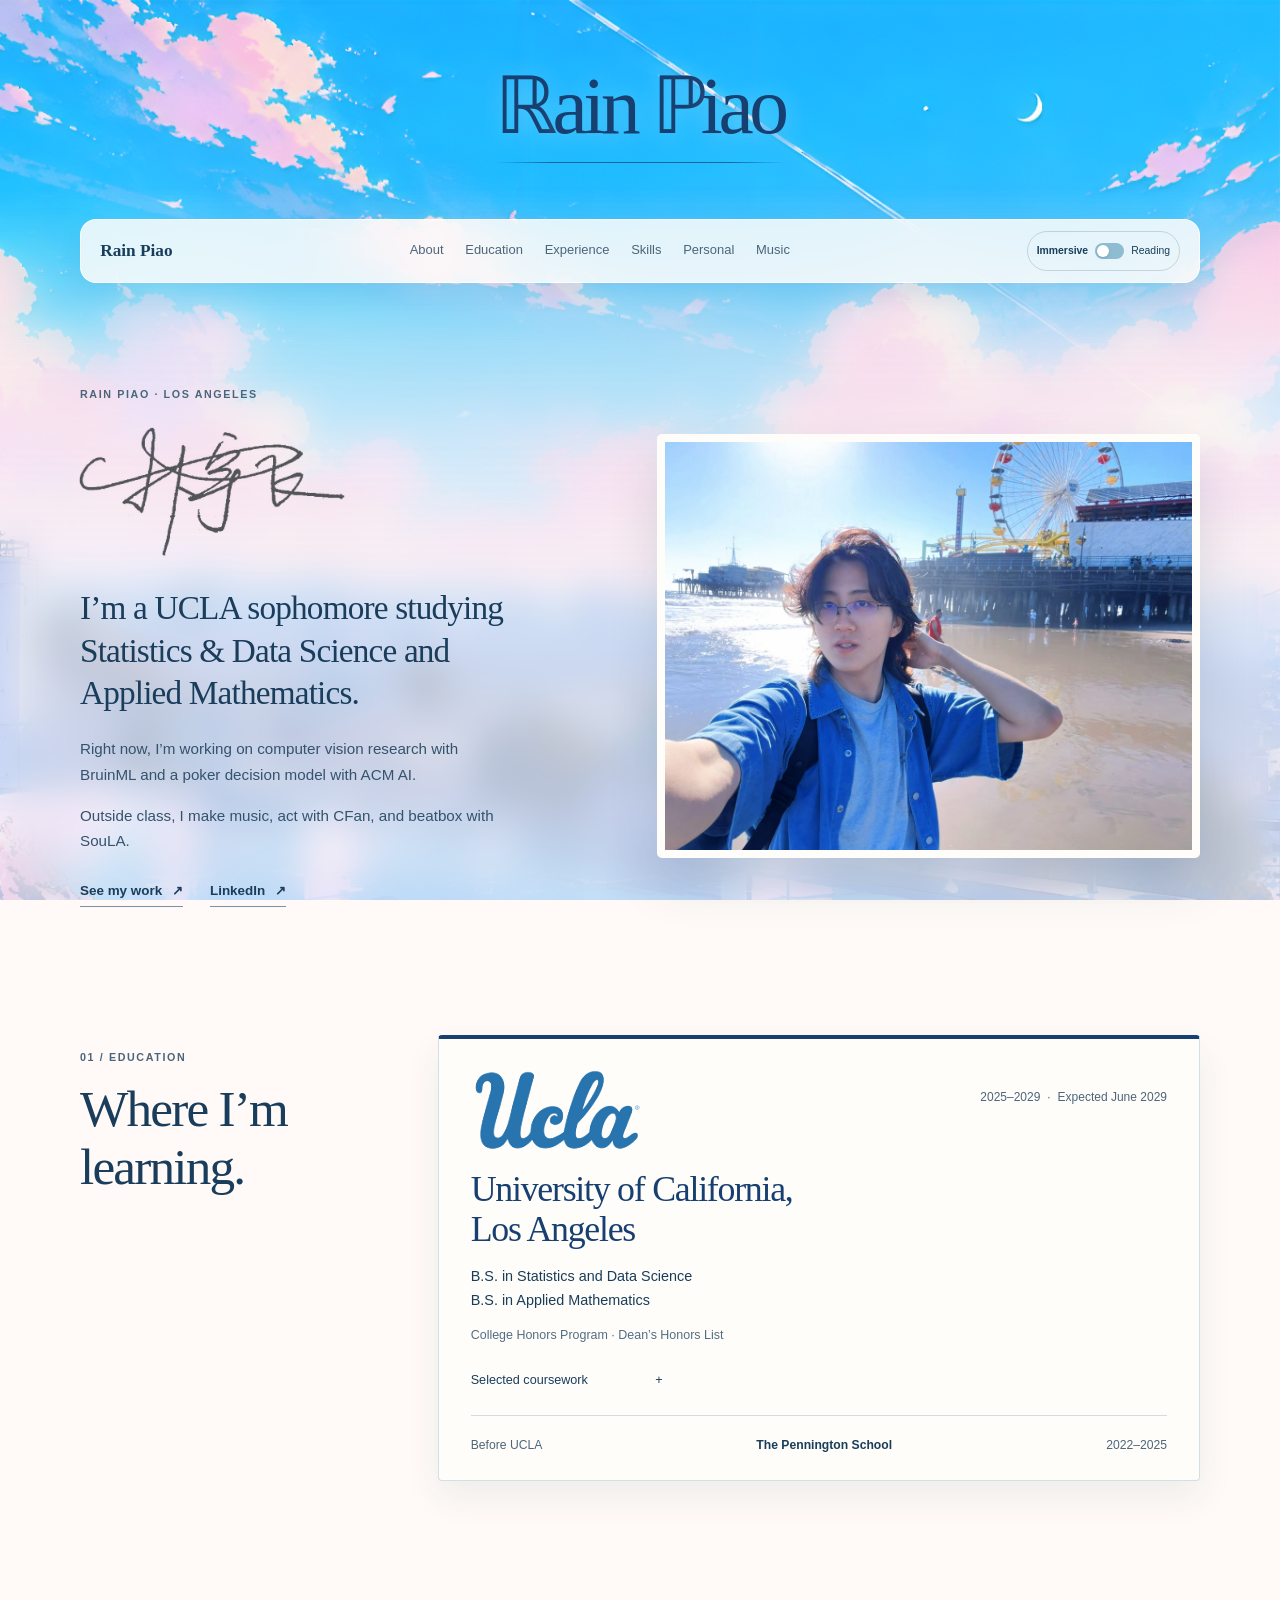
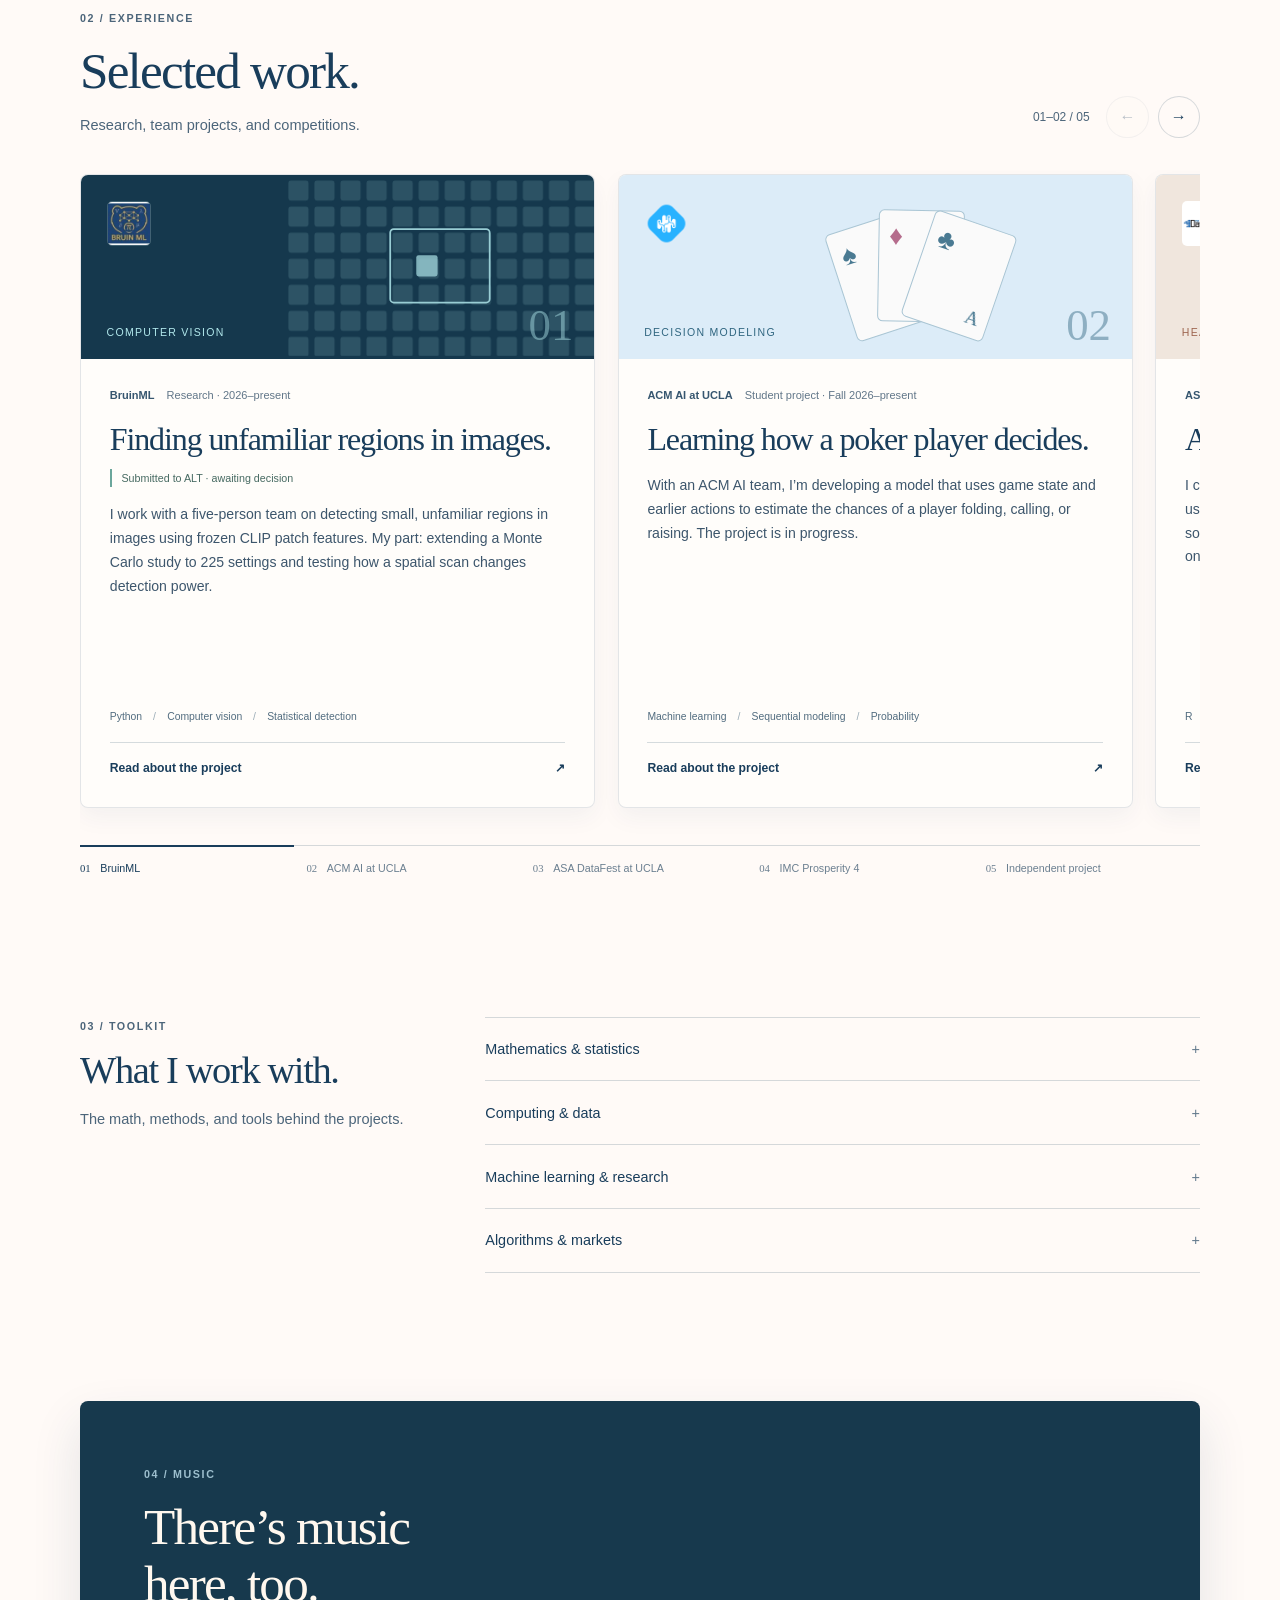
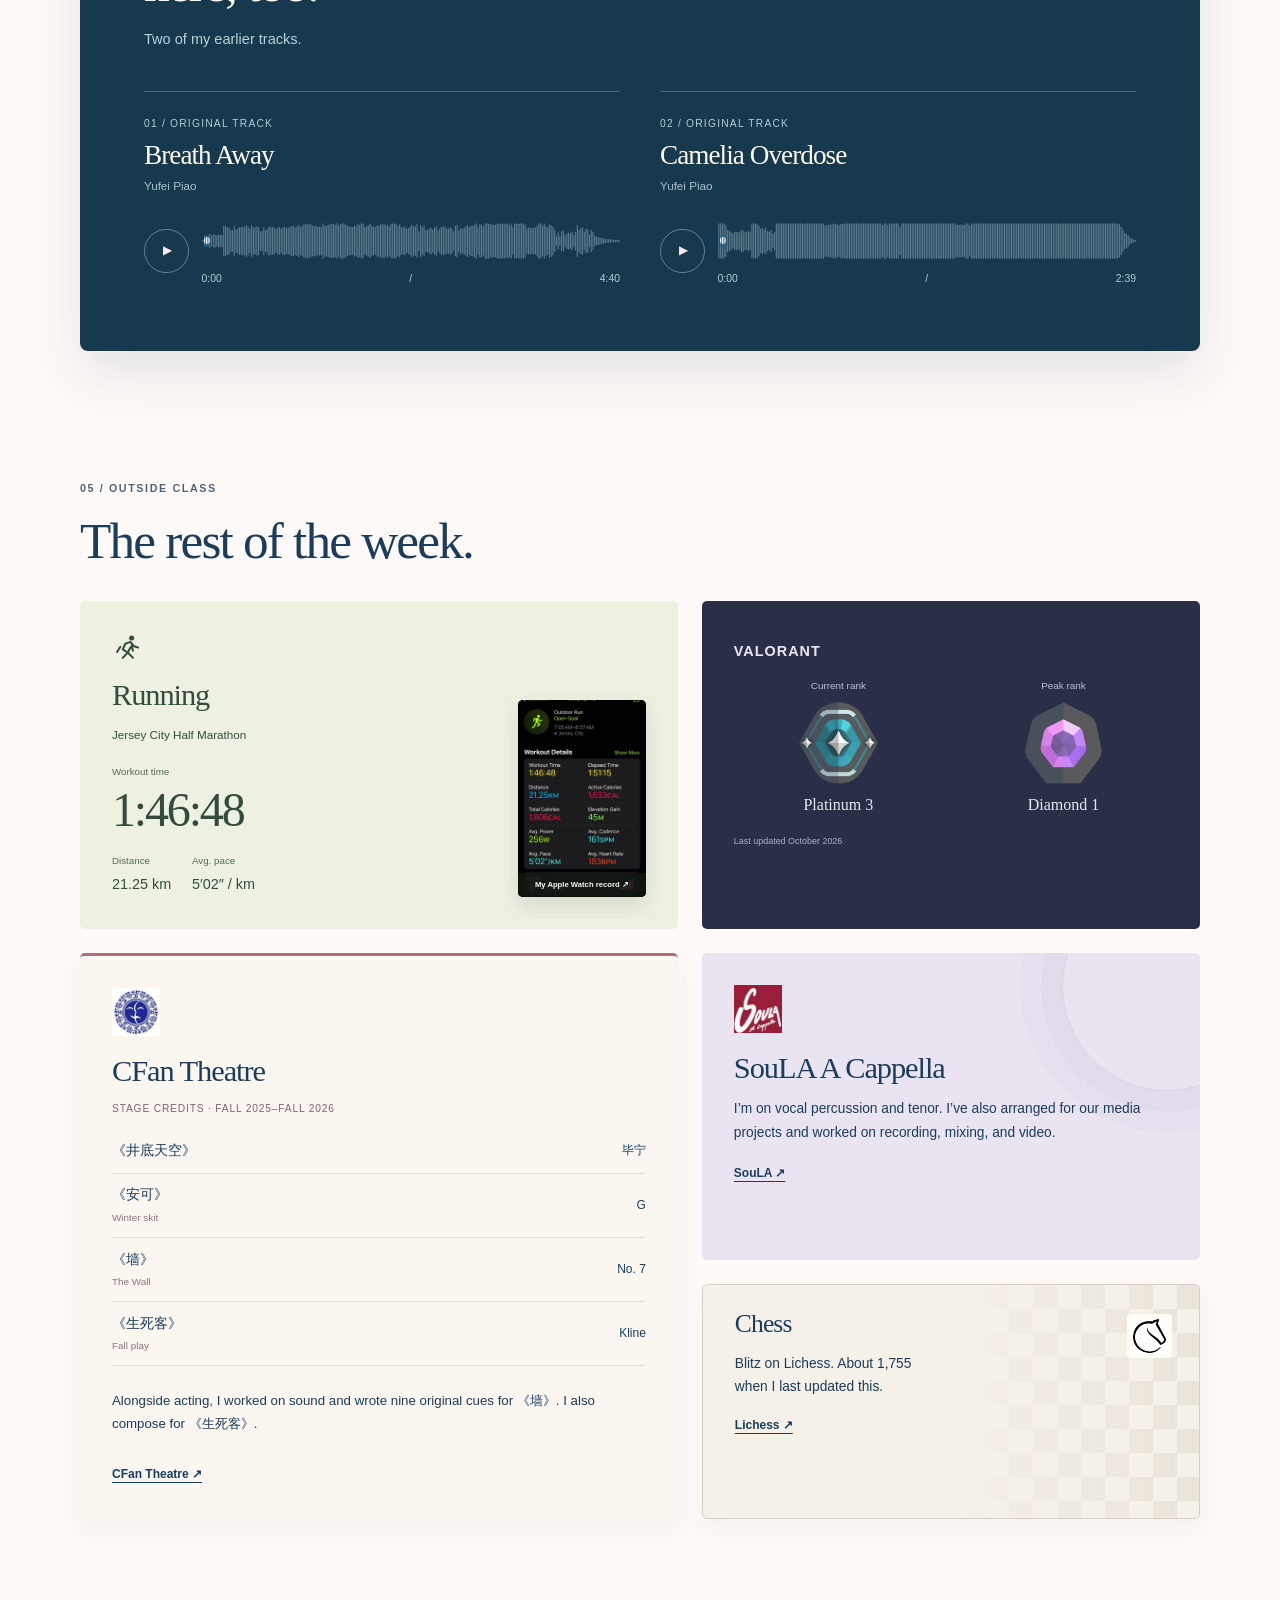
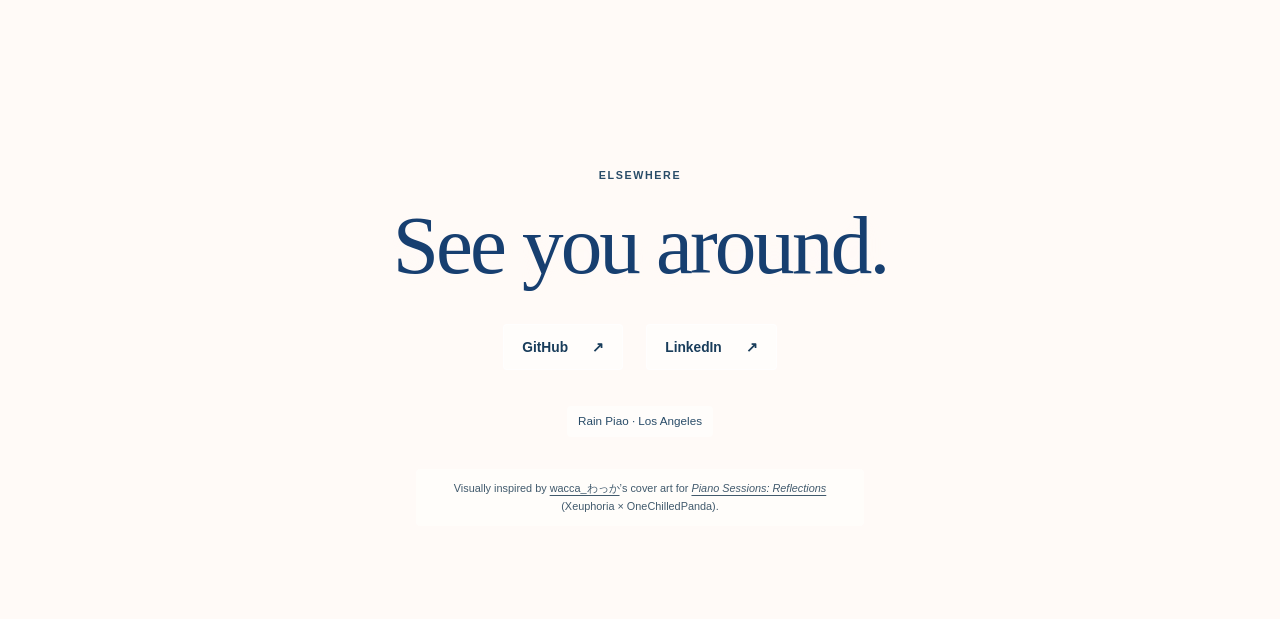
==== commit 3ce8d94a: "feat: redesign portfolio layouts and personal content" ====
--- a/index.html
+++ b/index.html
@@ -4,7 +4,7 @@
     <meta charset="utf-8">
     <meta name="viewport" content="width=device-width, initial-scale=1">
     <meta name="theme-color" content="#d8edfa">
-    <meta name="description" content="The personal website of Rain Piao, exploring applied mathematics, statistics, data science, computer science, and machine learning.">
+    <meta name="description" content="Rain Piao — UCLA Statistics &amp; Data Science and Applied Mathematics. Research, projects, original music, and life outside class.">
     <title>Rain Piao</title>
     <script>
       try {
@@ -21,9 +21,8 @@
       }
     </script>
     <link rel="preload" as="image" href="./assets/images/sky-preview.jpg?v=20261013-7" fetchpriority="high">
-    <link rel="preload" as="font" href="./assets/fonts/caveat-latin-500.woff2" type="font/woff2" crossorigin>
-    <link rel="stylesheet" href="./assets/styles/main.css?v=20261022-signature">
-    <script src="./assets/scripts/main.js?v=20261017-2" defer></script>
+    <link rel="stylesheet" href="./assets/styles/main.css?v=20261023-2">
+    <script src="./assets/scripts/main.js?v=20261023-2" defer></script>
   </head>
   <body>
     <a class="skip-link" href="#main-content">Skip to content</a>
@@ -45,7 +44,7 @@
         <a href="#education">Education</a>
         <a href="#experience">Experience</a>
         <a href="#skills">Skills</a>
-        <a href="#interests">What I’m into</a>
+        <a href="#interests">Personal</a>
         <a href="#music">Music</a>
       </div>
       <button class="mode-toggle" type="button" role="switch" aria-checked="false" aria-label="Switch to Reading mode" hidden>
@@ -62,146 +61,78 @@
     <main id="main-content" class="page-content">
       <section class="intro-copy content-width" id="about" aria-labelledby="about-title">
         <div class="intro-copy__heading">
-          <p class="eyebrow">A personal portfolio</p>
+          <p class="eyebrow">Rain Piao · Los Angeles</p>
           <h2 class="signature-name signature-name--image" id="about-title" aria-label="Rain Piao">
-            <svg viewBox="145 125 710 350" aria-hidden="true" focusable="false"><defs><filter id="signature-ink" color-interpolation-filters="sRGB"><feColorMatrix type="matrix" values="0 0 0 0 0.07 0 0 0 0 0.12 0 0 0 0 0.18 -0.3333 -0.3333 -0.3333 0 1"/></filter></defs><image href="./assets/images/rain-piao-signature.jpg" width="1035" height="645" filter="url(#signature-ink)"/></svg>
+            <svg viewBox="145 125 710 350" aria-hidden="true" focusable="false"><defs><filter id="signature-ink" color-interpolation-filters="sRGB"><feColorMatrix type="matrix" values="0 0 0 0 0.25 0 0 0 0 0.265 0 0 0 0 0.28 -0.3333 -0.3333 -0.3333 0 1"/></filter></defs><image href="./assets/images/rain-piao-signature.jpg" width="1035" height="645" filter="url(#signature-ink)"/></svg>
             <span class="signature-name__plain" aria-hidden="true">Rain Piao</span>
           </h2>
-        </div>
-        <div class="intro-copy__body glass-panel">
-          <p class="intro-copy__lead">My interests span applied mathematics, statistics, data science, computer science, and machine learning.</p>
-          <p>This is a home for the work, ideas, and questions I collect across those fields. I’ll add more as I’m ready to share it.</p>
-          <a class="text-link" href="#interests">Explore my interests <span aria-hidden="true">↓</span></a>
-          <figure class="intro-copy__portrait">
+          <p class="intro-copy__lead">I’m a UCLA sophomore studying <em>Statistics &amp; Data Science</em> and <em>Applied Mathematics.</em></p>
+          <p>Right now, I’m working on computer vision research with BruinML and a poker decision model with ACM AI.</p>
+          <p>Outside class, I make music, act with CFan, and beatbox with SouLA.</p>
+          <div class="intro-copy__links"><a class="text-link" href="#experience">See my work <span aria-hidden="true">↗</span></a><a class="text-link" href="https://www.linkedin.com/in/its-rain-piao-yay/">LinkedIn <span aria-hidden="true">↗</span></a></div>
+        </div>
+        <div class="intro-copy__photo"><figure class="intro-copy__portrait">
             <img class="intro-copy__portrait-image intro-copy__portrait-image--immersive" src="./assets/images/rain-piao-pier-selfie.jpg?v=20261014-3" alt="Rain Piao at the beach, with the pier in the background" width="1200" height="900" loading="lazy" decoding="async" fetchpriority="low">
             <img class="intro-copy__portrait-image intro-copy__portrait-image--reading" src="./assets/images/rain-piao-sunset-portrait.jpg?v=20261014-3" alt="Rain Piao outdoors at golden hour" width="900" height="1200" loading="lazy" decoding="async" fetchpriority="low">
-          </figure>
-        </div>
+          </figure></div>
       </section>
 
       <section class="education content-width" id="education" aria-labelledby="education-title">
-        <div class="section-heading">
-          <p class="eyebrow">Learning in Los Angeles</p>
-          <h2 id="education-title">Education</h2>
-        </div>
-        <article class="education-card glass-panel">
-          <div class="education-card__details">
-            <p class="education-card__meta">Expected June 2029 <span>·</span> Los Angeles, California</p>
-            <h3>University of California, Los Angeles</h3>
-            <p>B.S. in Statistics and Data Science · B.S. in Applied Mathematics</p>
-            <p class="education-card__note">UCLA College Honors Program · Dean’s Honors List</p>
-            <p class="education-card__coursework"><strong>Selected coursework</strong> Regression Analysis, Experimental Design, Statistical Programming with R, Linear Algebra, Multivariable Calculus, Differential Equations, and C++.</p>
-          </div>
-          <img class="education-card__logo" src="./assets/images/ucla-boxed-wordmark.png?v=20261014-1" alt="" aria-hidden="true" width="443" height="206" loading="lazy" decoding="async">
-        </article>
-      </section>
-
-      <section class="experience content-width" id="experience" aria-labelledby="experience-title">
-        <div class="section-heading section-heading--projects">
-          <div>
-            <p class="eyebrow">Research, projects, and competitions</p>
-            <h2 id="experience-title">Experience</h2>
-          </div>
-          <div class="experience-controls" aria-label="Experience gallery controls">
-            <span class="section-heading__index" data-experience-count aria-live="polite">01 / 05</span>
-            <button class="experience-controls__button" type="button" data-experience-previous aria-label="Show previous experience" disabled><span aria-hidden="true">←</span></button>
-            <button class="experience-controls__button" type="button" data-experience-next aria-label="Show next experience"><span aria-hidden="true">→</span></button>
-          </div>
-        </div>
+        <div class="section-heading"><p class="eyebrow">01 / Education</p><h2 id="education-title"><span class="immersive-title">Where I’m<br> learning.</span><span class="reading-title">Education</span></h2></div>
+        <div class="education-record">
+          <article class="education-card">
+            <div class="education-card__details">
+              <p class="education-card__meta">2025–2029 <span>·</span> Expected June 2029</p>
+              <h3>University of California,<br>Los Angeles</h3>
+              <p>B.S. in Statistics and Data Science<br>B.S. in Applied Mathematics</p>
+              <p class="education-card__note">College Honors Program · Dean’s Honors List</p>
+              <details class="coursework"><summary>Selected coursework <span aria-hidden="true">+</span></summary><p>Regression Analysis, Experimental Design, Statistical Programming with R, Linear Algebra, Multivariable Calculus, Differential Equations, and C++.</p></details>
+            </div>
+            <svg class="education-card__logo education-card__logo--script" viewBox="350 185 840 430" aria-hidden="true" focusable="false"><defs><filter id="ucla-paper" color-interpolation-filters="sRGB"><feColorMatrix type="matrix" values="1 0 0 0 0 0 1 0 0 0 0 0 1 0 0 -1 -1 -1 0 3"/></filter></defs><image href="./assets/images/ucla-script-wordmark.png" width="1536" height="800" filter="url(#ucla-paper)"/></svg>
+          </article>
+          <p class="education-earlier"><span>Before UCLA</span><strong>The Pennington School</strong><span>2022–2025</span></p>
+        </div>
+      </section>
+
+      <section class="experience content-width" id="experience" aria-labelledby="experience-title"><span class="anchor-alias" id="projects" aria-hidden="true"></span><span class="anchor-alias" id="research" aria-hidden="true"></span>
+        <div class="section-heading section-heading--projects"><div><p class="eyebrow">02 / Experience</p><h2 id="experience-title"><span class="immersive-title">Selected work.</span><span class="reading-title">Experience</span></h2><p class="section-note">Research, team projects, and competitions.</p></div><div class="experience-controls" aria-label="Experience gallery controls"><span data-experience-count aria-live="polite">01–02 / 05</span><button class="experience-controls__button" type="button" data-experience-previous aria-label="Show previous experience" disabled>←</button><button class="experience-controls__button" type="button" data-experience-next aria-label="Show next experience">→</button></div></div>
         <div class="experience-track" data-experience-track tabindex="0" aria-label="Experience cards; scroll horizontally to browse">
-          <article class="project-card experience-card experience-card--research project-card--sky" data-experience-card>
-            <div class="project-card__identity" aria-hidden="true"><img class="project-mark project-mark--bruinml" src="./assets/images/bruinml-logo.jpg" alt="" width="200" height="200" loading="lazy" decoding="async"></div>
-            <div class="project-card__number">01</div>
-            <p class="project-card__meta">BruinML <span>·</span> Research <span>·</span> 2026–present</p>
-            <h3>Finding small unfamiliar regions in images</h3>
-            <p class="research-card__status">Paper submitted to ALT · awaiting decision</p>
-            <p>I work with a five-person team on training-free methods for detecting small out-of-distribution regions using frozen CLIP patch features. I extended a Python Monte Carlo study across 225 experimental settings and evaluated a spatial-scan method that improved simulated detection power under Gaussian-mixture noise.</p>
-            <div class="project-card__footer">
-              <div class="tag-row" aria-label="Research topics"><span>Machine learning</span><span>Computer vision</span><span>Statistical detection</span><span>Python</span></div>
-            </div>
-          </article>
-          <article class="project-card experience-card project-card--lilac">
-            <div class="project-card__identity" aria-hidden="true"><img class="project-mark project-mark--acm-ai" src="./assets/images/acm-ai-logo.png" alt="" width="400" height="400" loading="lazy" decoding="async"></div>
-            <div class="project-card__number">02</div>
-            <p class="project-card__meta">ACM AI <span>·</span> Student project <span>·</span> Fall 2026–present</p>
-            <h3>Modeling poker decisions</h3>
-            <p>Working with an ACM AI team to explore how the current game state and an opponent’s earlier behavior can inform the estimated probabilities of folding, calling, or raising.</p>
-            <div class="project-card__footer">
-              <div class="tag-row"><span>Machine learning</span><span>Decision modeling</span><span>Probability</span><span>Opponent behavior</span></div>
-              <a class="project-card__action" href="./projects/acm-ai-poker.html">Open project <span aria-hidden="true">↗</span></a>
-            </div>
-          </article>
-          <article class="project-card experience-card project-card--rose">
-            <div class="project-card__identity" aria-hidden="true"><img class="project-mark project-mark--datafest" src="./assets/images/datafest-logo.png" alt="" width="100" height="100"></div>
-            <div class="project-card__number">03</div>
-            <p class="project-card__meta">ASA DataFest at UCLA <span>·</span> Team competition <span>·</span> May 2026</p>
-            <h3>Making sense of healthcare data</h3>
-            <p>Coordinated a five-person team in a 48-hour analysis of de-identified patient data. We used R, visualization, and rank correlation to examine stress, age, encounter volume, and social needs, then presented recommendations for cancer care.</p>
-            <div class="project-card__footer">
-              <div class="tag-row"><span>R</span><span>Data analysis</span><span>Data visualization</span><span>Rank correlation</span><span>Team coordination</span></div>
-              <a class="project-card__action" href="./projects/datafest.html">Open project <span aria-hidden="true">↗</span></a>
-            </div>
-          </article>
-          <article class="project-card experience-card project-card--blue">
-            <div class="project-card__identity" aria-hidden="true"><img class="project-mark project-mark--prosperity" src="./assets/images/prosperity4-official.png?v=20261014-3" alt="" width="100" height="100"></div>
-            <div class="project-card__number">04</div>
-            <p class="project-card__meta">IMC Prosperity 4 <span>·</span> Trading competition <span>·</span> Spring 2026</p>
-            <h3>Building a trading strategy</h3>
-            <p>Developed and backtested Python strategies with adaptive mean reversion, position limits, and risk controls. Our team qualified in the top 16% of 18,803 teams and competed through Round 3.</p>
-            <div class="project-card__footer">
-              <div class="tag-row"><span>Python</span><span>Backtesting</span><span>Algorithm design</span><span>Mean reversion</span><span>Risk controls</span></div>
-              <a class="project-card__action" href="./projects/prosperity4.html">Open project <span aria-hidden="true">↗</span></a>
-            </div>
-          </article>
-          <article class="project-card experience-card project-card--lilac">
-            <div class="project-card__identity" aria-hidden="true"><img class="project-mark project-mark--seyond" src="./assets/images/seyond-logo.png?v=20261014-1" alt="" width="250" height="173"></div>
-            <div class="project-card__number">05</div>
-            <p class="project-card__meta">Independent project <span>·</span> 2025</p>
-            <h3>LiDAR traffic monitoring</h3>
-            <p>Implemented a 3D breadth-first-search pipeline in C++ to group LiDAR points into vehicles, create bounding boxes, track them frame by frame, and estimate speed for traffic-flow analysis.</p>
-            <div class="project-card__footer">
-              <div class="tag-row"><span>C++</span><span>Linux</span><span>3D breadth-first search</span><span>Object tracking</span><span>Speed estimation</span></div>
-              <a class="project-card__action" href="./projects/lidar-traffic.html">Open project <span aria-hidden="true">↗</span></a>
-            </div>
-          </article>
-        </div>
-      </section>
-
-      <section class="skills content-width" id="skills" aria-labelledby="skills-title">
-        <div class="section-heading">
-          <p class="eyebrow">Methods, tools, and ways of thinking</p>
-          <h2 id="skills-title">Skills</h2>
-        </div>
-        <div class="skills-list">
-          <details class="skill-group">
-            <summary><span>Mathematics &amp; statistics</span><span class="skill-group__count" aria-hidden="true">07</span></summary>
-            <div class="tag-row"><span>Applied mathematics</span><span>Regression analysis</span><span>Experimental design</span><span>Rank correlation</span><span>Linear algebra</span><span>Multivariable calculus</span><span>Differential equations</span></div>
-          </details>
-          <details class="skill-group">
-            <summary><span>Computing &amp; data</span><span class="skill-group__count" aria-hidden="true">05</span></summary>
-            <div class="tag-row"><span>Python</span><span>R</span><span>C++</span><span>Linux</span><span>Data visualization</span></div>
-          </details>
-          <details class="skill-group">
-            <summary><span>Machine learning &amp; research</span><span class="skill-group__count" aria-hidden="true">04</span></summary>
-            <div class="tag-row"><span>Computer vision</span><span>CLIP patch features</span><span>Monte Carlo simulation</span><span>Out-of-distribution detection</span></div>
-          </details>
-          <details class="skill-group">
-            <summary><span>Algorithms &amp; markets</span><span class="skill-group__count" aria-hidden="true">04</span></summary>
-            <div class="tag-row"><span>Algorithm design</span><span>Backtesting</span><span>Mean reversion</span><span>Risk controls</span></div>
-          </details>
-        </div>
-      </section>
+          <article class="project-card experience-card experience-card--research" data-experience-card>
+            <div class="experience-cover" aria-hidden="true"><img class="project-mark project-mark--bruinml" src="./assets/images/bruinml-logo.jpg" alt="" loading="lazy" decoding="async"><div class="cover-art"><svg viewBox="0 0 260 150"><defs><pattern id="patches" width="22" height="22" patternUnits="userSpaceOnUse"><rect x="2" y="2" width="17" height="17" rx="2" fill="currentColor" opacity=".18"/></pattern></defs><rect width="260" height="150" fill="url(#patches)"/><rect class="scan-frame" x="88" y="43" width="84" height="62" rx="3" fill="none" stroke="currentColor" stroke-width="1.5"/><rect x="110" y="65" width="18" height="18" rx="2" fill="currentColor" opacity=".8"/></svg></div><span class="cover-subject">Computer vision</span><span class="cover-number">01</span></div>
+            <div class="experience-card__body"><p class="project-card__meta">BruinML<span>Research · 2026–present</span></p><h3><span class="immersive-title">Finding unfamiliar regions in images.</span><span class="reading-title">CLIP-Based Out-of-Distribution Detection</span></h3><p class="research-card__status">Submitted to ALT · awaiting decision</p><p class="project-card__description">I work with a five-person team on detecting small, unfamiliar regions in images using frozen CLIP patch features. My part: extending a Monte Carlo study to 225 settings and testing how a spatial scan changes detection power.</p><div class="project-card__footer"><div class="tag-row"><span>Python</span><span>Computer vision</span><span>Statistical detection</span></div><a class="project-card__action" href="./projects/bruinml.html">Read about the project <span aria-hidden="true">↗</span></a></div></div>
+          </article>
+          <article class="project-card experience-card experience-card--poker" data-experience-card>
+            <div class="experience-cover" aria-hidden="true"><img class="project-mark project-mark--acm-ai" src="./assets/images/acm-ai-logo.png" alt="" loading="lazy" decoding="async"><div class="cover-art"><div class="poker-cards"><span>♠<small>A</small></span><span>♦<small>A</small></span><span>♣<small>A</small></span></div></div><span class="cover-subject">Decision modeling</span><span class="cover-number">02</span></div>
+            <div class="experience-card__body"><p class="project-card__meta">ACM AI at UCLA<span>Student project · Fall 2026–present</span></p><h3><span class="immersive-title">Learning how a poker player decides.</span><span class="reading-title">Poker Decision Modeling</span></h3><p class="project-card__description">With an ACM AI team, I’m developing a model that uses game state and earlier actions to estimate the chances of a player folding, calling, or raising. The project is in progress.</p><div class="project-card__footer"><div class="tag-row"><span>Machine learning</span><span>Sequential modeling</span><span>Probability</span></div><a class="project-card__action" href="./projects/acm-ai-poker.html">Read about the project <span aria-hidden="true">↗</span></a></div></div>
+          </article>
+          <article class="project-card experience-card experience-card--datafest" data-experience-card>
+            <div class="experience-cover" aria-hidden="true"><img class="project-mark project-mark--datafest" src="./assets/images/datafest-logo.png" alt="" loading="lazy" decoding="async"><div class="cover-art"><div class="datafest-cover-time">48<span>hours</span></div></div><span class="cover-subject">Healthcare data</span><span class="cover-number">03</span></div>
+            <div class="experience-card__body"><p class="project-card__meta">ASA DataFest at UCLA<span>Team competition · May 2026</span></p><h3><span class="immersive-title">A dataset, five people, 48 hours.</span><span class="reading-title">Healthcare Data Analysis</span></h3><p class="project-card__description">I coordinated a five-person team analyzing de-identified patient data. We used R, visualization, and Spearman correlation to study stress and social needs, then turned four analyses into a five-minute presentation on cancer care.</p><div class="project-card__footer"><div class="tag-row"><span>R</span><span>Data analysis</span><span>Team coordination</span></div><a class="project-card__action" href="./projects/datafest.html">Read about the project <span aria-hidden="true">↗</span></a></div></div>
+          </article>
+          <article class="project-card experience-card experience-card--trading" data-experience-card>
+            <div class="experience-cover" aria-hidden="true"><img class="project-mark project-mark--prosperity" src="./assets/images/prosperity4-official.png" alt="" loading="lazy" decoding="async"><div class="cover-art"><div class="trading-cover-text"><span>BACKTEST</span><span>POSITION</span><span>RISK</span></div></div><span class="cover-subject">Algorithmic trading</span><span class="cover-number">04</span></div>
+            <div class="experience-card__body"><p class="project-card__meta">IMC Prosperity 4<span>Trading competition · Spring 2026</span></p><h3><span class="immersive-title">Building a trading strategy.</span><span class="reading-title">Algorithmic Trading Strategies</span></h3><p class="project-card__description">I developed and backtested Python strategies with adaptive mean reversion, position limits, and end-of-round controls. Our team reached Round 3 and placed in the top 16% of 18,803 teams.</p><div class="project-card__footer"><div class="tag-row"><span>Python</span><span>Backtesting</span><span>Risk controls</span></div><a class="project-card__action" href="./projects/prosperity4.html">Read about the project <span aria-hidden="true">↗</span></a></div></div>
+          </article>
+          <article class="project-card experience-card experience-card--lidar" data-experience-card>
+            <div class="experience-cover" aria-hidden="true"><img class="project-mark project-mark--seyond" src="./assets/images/seyond-logo.png" alt="" loading="lazy" decoding="async"><div class="cover-art"><svg viewBox="0 0 260 150"><defs><pattern id="cloud-points" width="17" height="17" patternUnits="userSpaceOnUse"><circle cx="8" cy="8" r="1.5" fill="currentColor" opacity=".35"/></pattern></defs><rect width="260" height="150" fill="url(#cloud-points)"/><path d="m65 100 58-26 68 8-58 30z m0-30 58-26 68 8-58 30z m0 0v30m58-56v30m68-22v30m-58 0v30" fill="none" stroke="currentColor" stroke-width="1.5"/></svg></div><span class="cover-subject">LiDAR & tracking</span><span class="cover-number">05</span></div>
+            <div class="experience-card__body"><p class="project-card__meta">Independent project<span>2025 · The Pennington School</span></p><h3><span class="immersive-title">From point clouds to passing cars.</span><span class="reading-title">LiDAR Traffic-Monitoring System</span></h3><p class="project-card__description">I built a C++ pipeline to group LiDAR points into vehicles, draw bounding boxes, and track them frame by frame. Their displacement over time gives an estimate of traffic speed.</p><div class="project-card__footer"><div class="tag-row"><span>C++</span><span>3D breadth-first search</span><span>Object tracking</span></div><a class="project-card__action" href="./projects/lidar-traffic.html">Read about the project <span aria-hidden="true">↗</span></a></div></div>
+          </article>
+        </div>
+        <div class="experience-index" aria-label="Jump to a project"><button type="button" data-experience-go="0" aria-label="Show BruinML project"><span>01</span><span>BruinML</span></button><button type="button" data-experience-go="1" aria-label="Show ACM AI at UCLA project"><span>02</span><span>ACM AI at UCLA</span></button><button type="button" data-experience-go="2" aria-label="Show ASA DataFest at UCLA project"><span>03</span><span>ASA DataFest at UCLA</span></button><button type="button" data-experience-go="3" aria-label="Show IMC Prosperity 4 project"><span>04</span><span>IMC Prosperity 4</span></button><button type="button" data-experience-go="4" aria-label="Show Independent project project"><span>05</span><span>Independent project</span></button></div>
+      </section>
+
+      <section class="skills content-width" id="skills" aria-labelledby="skills-title"><div class="section-heading"><p class="eyebrow">03 / Toolkit</p><h2 id="skills-title"><span class="immersive-title">What I work with.</span><span class="reading-title">Skills</span></h2><p class="section-note">The math, methods, and tools behind the projects.</p></div><div class="skills-list"><details class="skill-group"><summary>Mathematics & statistics<span aria-hidden="true">+</span></summary><div class="tag-row"><span>Applied mathematics</span><span>Regression analysis</span><span>Experimental design</span><span>Rank correlation</span><span>Linear algebra</span><span>Multivariable calculus</span><span>Differential equations</span></div></details><details class="skill-group"><summary>Computing & data<span aria-hidden="true">+</span></summary><div class="tag-row"><span>Python</span><span>R</span><span>C++</span><span>Linux</span><span>Data visualization</span></div></details><details class="skill-group"><summary>Machine learning & research<span aria-hidden="true">+</span></summary><div class="tag-row"><span>Computer vision</span><span>CLIP patch features</span><span>Monte Carlo simulation</span><span>Out-of-distribution detection</span></div></details><details class="skill-group"><summary>Algorithms & markets<span aria-hidden="true">+</span></summary><div class="tag-row"><span>Algorithm design</span><span>Backtesting</span><span>Mean reversion</span><span>Risk controls</span></div></details></div></section>
 
       <section class="music content-width" id="music" aria-labelledby="music-title">
         <div class="section-heading">
-          <p class="eyebrow">A different kind of practice</p>
-          <h2 id="music-title">Music</h2>
+          <p class="eyebrow">04 / Music</p>
+          <h2 id="music-title">There’s music here, too.</h2><p class="section-note">Two of my earlier tracks.</p>
         </div>
         <div class="music-grid" aria-label="Selected music tracks">
           <article class="track-card">
             <div class="track-card__heading">
               <div>
-                <p class="track-card__eyebrow">Music production</p>
+                <p class="track-card__eyebrow">01 / Original track</p>
                 <h3>Breath Away</h3>
                 <p class="track-card__credit">Yufei Piao</p>
               </div>
@@ -220,9 +151,9 @@
           <article class="track-card">
             <div class="track-card__heading">
               <div>
-                <p class="track-card__eyebrow">Earlier work</p>
+                <p class="track-card__eyebrow">02 / Original track</p>
                 <h3>Camelia Overdose</h3>
-                <p class="track-card__credit">Audio sample</p>
+                <p class="track-card__credit">Yufei Piao</p>
               </div>
             </div>
             <div class="track-player" data-track-player data-track-name="Camelia Overdose" data-duration="159.12">
@@ -241,38 +172,32 @@
 
       <section class="interests content-width" id="interests" aria-labelledby="interests-title">
         <div class="section-heading">
-          <p class="eyebrow">Beyond coursework</p>
-          <h2 id="interests-title">What I’m into</h2>
+          <p class="eyebrow">05 / Outside class</p>
+          <h2 id="interests-title">The rest of the week.</h2>
         </div>
         <div class="interest-board" aria-label="Interests beyond coursework">
-          <article class="interest-card interest-card--music">
-            <span class="interest-card__symbol" aria-hidden="true">♫</span>
-            <h3>Making music</h3>
-            <p>Tracks, production notes, and the sounds currently on repeat.</p>
-            <a href="#music">Listen to selected work <span aria-hidden="true">↗</span></a>
-          </article>
           <article class="interest-card interest-card--running">
             <div class="interest-card__running-copy">
               <span class="interest-card__symbol" aria-hidden="true">
                 <svg viewBox="0 0 48 48" focusable="false"><circle cx="31" cy="8" r="4" fill="currentColor"/><path d="m21 17 8-3 6 7 6 2M21 17l-4 9 8 5 4-8m-4 8-8 8m8-8 8 8m-20-17-5 8m23-10 2 8" fill="none" stroke="currentColor" stroke-linecap="round" stroke-linejoin="round" stroke-width="3.2"/></svg>
               </span>
               <h3>Running</h3>
-              <p class="interest-card__running-route">Jersey City · half-marathon distance</p>
+              <p class="interest-card__running-route">Jersey City Half Marathon</p>
               <dl class="running-stats">
                 <div><dt>Distance</dt><dd>21.25 km</dd></div>
                 <div><dt>Workout time</dt><dd>1:46:48</dd></div>
                 <div><dt>Avg. pace</dt><dd>5′02″ / km</dd></div>
               </dl>
             </div>
-            <figure class="running-preview">
+            <a class="running-preview" href="./assets/images/jersey-city-run-record.jpg" target="_blank" rel="noopener" aria-label="View my full Jersey City run record">
               <img src="./assets/images/jersey-city-run-record.jpg" alt="Apple Fitness summary for an outdoor Jersey City run: 21.25 kilometers, 1 hour 46 minutes 48 seconds of workout time, and an average pace of 5 minutes 2 seconds per kilometer." width="1080" height="2341" loading="lazy" decoding="async">
-              <figcaption>From my Apple Watch</figcaption>
-            </figure>
+              <span class="running-preview__caption">My Apple Watch record ↗</span>
+            </a>
           </article>
           <article class="interest-card interest-card--chess">
             <span class="interest-card__symbol interest-card__symbol--image" aria-hidden="true"><img src="./assets/images/lichess-favicon-128.png" alt="" width="128" height="128" loading="lazy" decoding="async"></span>
             <h3>Chess</h3>
-            <p>Around 1,755 in Lichess blitz right now.</p>
+            <p>Blitz on Lichess. About 1,755 when I last updated this.</p>
             <a href="https://lichess.org/" target="_blank" rel="noopener noreferrer">Lichess <span aria-hidden="true">↗</span></a>
           </article>
           <article class="interest-card interest-card--gaming">
@@ -281,41 +206,31 @@
             <dl class="interest-card__stats">
               <div><dt>Current rank</dt><dd><img class="interest-card__rank-badge" src="./assets/images/valorant-rank-platinum-3.png" alt="" width="256" height="256" loading="lazy" decoding="async"><span>Platinum 3</span></dd></div>
               <div><dt>Peak rank</dt><dd><img class="interest-card__rank-badge" src="./assets/images/valorant-rank-diamond-1.png" alt="" width="256" height="256" loading="lazy" decoding="async"><span>Diamond 1</span></dd></div>
-            </dl>
+            </dl><p class="rank-updated">Last updated October 2026</p>
           </article>
           <article class="interest-card interest-card--theatre">
             <span class="interest-card__symbol interest-card__symbol--image" aria-hidden="true"><img src="./assets/images/cfan-theatre-logo.jpg" alt="" width="100" height="100" loading="lazy" decoding="async"></span>
             <h3>CFan Theatre</h3>
             <p class="interest-card__eyebrow">Stage credits · Fall 2025–Fall 2026</p>
             <ul class="interest-card__credits" aria-label="CFan productions and roles">
-              <li><span><span lang="zh">《井底天空》</span><small>Skywatching Down the Well</small></span><span>毕宁</span></li>
+              <li><span><span lang="zh">《井底天空》</span></span><span>毕宁</span></li>
               <li><span><span lang="zh">《安可》</span><small>Winter skit</small></span><span>G</span></li>
               <li><span><span lang="zh">《墙》</span><small>The Wall</small></span><span>No. 7</span></li>
               <li><span><span lang="zh">《生死客》</span><small>Fall play</small></span><span>Kline</span></li>
             </ul>
-            <p class="interest-card__note">For 《墙》, I joined the sound team and composed nine original cues. I also composed music for 《生死客》.</p>
-            <a href="https://www.instagram.com/cfanucla/" target="_blank" rel="noopener noreferrer">CFan on Instagram <span aria-hidden="true">↗</span></a>
+            <p class="interest-card__note">Alongside acting, I worked on sound and wrote nine original cues for 《墙》. I also compose for 《生死客》.</p>
+            <a href="https://www.instagram.com/cfanucla/" target="_blank" rel="noopener noreferrer">CFan Theatre <span aria-hidden="true">↗</span></a>
           </article>
           <article class="interest-card interest-card--soula">
             <span class="interest-card__symbol interest-card__symbol--image" aria-hidden="true"><img src="./assets/images/soula-logo.jpg" alt="" width="100" height="100" loading="lazy" decoding="async"></span>
             <h3>SouLA A Cappella</h3>
-            <p>I beatbox, sing tenor, and work across arranging, video, recording, and mixing, especially for SouLA media projects.</p>
-            <a href="https://www.instagram.com/soulaacappella/" target="_blank" rel="noopener noreferrer">SouLA on Instagram <span aria-hidden="true">↗</span></a>
+            <p>I’m on vocal percussion and tenor. I’ve also arranged for our media projects and worked on recording, mixing, and video.</p>
+            <a href="https://www.instagram.com/soulaacappella/" target="_blank" rel="noopener noreferrer">SouLA <span aria-hidden="true">↗</span></a>
           </article>
         </div>
       </section>
     </main>
 
-    <footer class="site-footer content-width">
-      <div class="site-footer__identity">
-        <a class="site-footer__name" href="#top">Rain Piao</a>
-        <p>Mathematics, data, and computation.</p>
-      </div>
-      <div class="site-footer__links" aria-label="Elsewhere">
-        <a href="https://github.com/Rainnnee">GitHub <span aria-hidden="true">↗</span></a>
-        <a href="https://www.linkedin.com/in/its-rain-piao-yay/">LinkedIn <span aria-hidden="true">↗</span></a>
-      </div>
-      <p class="site-footer__credit">Visual inspiration: <a href="https://www.xeuphoria.com/">Xeuphoria</a></p>
-    </footer>
+    <footer class="sky-interlude sky-outro" aria-labelledby="outro-title"><div class="sky-outro__inner content-width"><p class="eyebrow">Elsewhere</p><h2 id="outro-title">See you around.</h2><div class="sky-outro__links" aria-label="Find Rain Piao elsewhere"><a href="https://github.com/Rainnnee">GitHub <span aria-hidden="true">↗</span></a><a href="https://www.linkedin.com/in/its-rain-piao-yay/">LinkedIn <span aria-hidden="true">↗</span></a></div><p class="sky-outro__name">Rain Piao · Los Angeles</p><p class="site-footer__credit">Visually inspired by <a href="https://x.com/wacca005">wacca_わっか</a>’s cover art for <a href="https://music.apple.com/us/album/piano-sessions-reflections/1700905900"><em>Piano Sessions: Reflections</em></a> (Xeuphoria × OneChilledPanda).</p></div></footer>
   </body>
 </html>
--- a/assets/styles/main.css
+++ b/assets/styles/main.css
@@ -1,552 +1,169 @@
-@font-face {
-  font-family: "Caveat";
-  font-style: normal;
-  font-weight: 500;
-  font-display: swap;
-  src: url("../fonts/caveat-latin-500.woff2") format("woff2");
-}
-
 :root {
   color-scheme: light;
-  --sky: #d8edfa;
-  --paper: #fffaf7;
-  --pink: #efacd0;
-  --ink: #173f70;
-  --ink-soft: #345a80;
-  --line: rgb(23 63 112 / 14%);
-  --content-width: 1040px;
-  --page-gutter: clamp(1.25rem, 5vw, 3rem);
-  --surface: rgb(255 250 247 / 76%);
-  --surface-border: rgb(255 255 255 / 78%);
-  --surface-shadow: 0 18px 50px rgb(23 63 112 / 10%);
-  --ease-out: cubic-bezier(.22, .72, .2, 1);
-  --banner-height: clamp(14rem, 30vh, 21rem);
-}
-
+  --sky: #d8edfa; --paper: #fffaf7; --pink: #efacd0;
+  --ink: #193d5b; --ink-soft: #4c657a; --line: rgb(25 61 91 / 18%);
+  --content-width: 1120px; --page-gutter: clamp(1.25rem, 5vw, 3rem);
+  --surface: rgb(255 250 247 / 85%); --surface-border: rgb(255 255 255 / 80%);
+  --ease-out: cubic-bezier(.22,.72,.2,1); --banner-height: clamp(14rem, 27svh, 21rem);
+}
 * { box-sizing: border-box; }
-
-html {
-  background: var(--paper);
-  scroll-behavior: smooth;
-  scroll-padding-top: 6rem;
-}
-
-body {
-  position: relative;
-  isolation: isolate;
-  min-width: 320px;
-  min-height: 100vh;
-  margin: 0;
-  overflow-x: hidden;
-  background: transparent;
-  color: var(--ink);
-  font-family: -apple-system, BlinkMacSystemFont, "Segoe UI", sans-serif;
-  font-size: 1.0625rem;
-  line-height: 1.65;
-  -webkit-font-smoothing: antialiased;
-}
-
-body::before {
-  position: fixed;
-  z-index: -3;
-  inset: 0;
-  content: "";
-  background: url("../images/sky-preview.jpg?v=20261013-7") center 34% / cover no-repeat;
-  pointer-events: none;
-}
-
-.sky-background {
-  position: fixed;
-  z-index: -2;
-  inset: 0;
-  width: 100%;
-  height: 100%;
-  object-fit: cover;
-  object-position: center 34%;
-  pointer-events: none;
-  transition: opacity 850ms ease;
-}
-
+[hidden] { display: none !important; }
+html { background: var(--paper); scroll-behavior: smooth; scroll-padding-top: 7.5rem; }
+body { position: relative; isolation: isolate; min-width: 320px; margin: 0; color: var(--ink); font: 1rem/1.7 -apple-system, BlinkMacSystemFont, 'Segoe UI', sans-serif; -webkit-font-smoothing: antialiased; }
+a { color: inherit; text-underline-offset: .25em; }
+button, input { font: inherit; }
+button, summary, a { -webkit-tap-highlight-color: transparent; }
+a:focus-visible, button:focus-visible, summary:focus-visible, [tabindex]:focus-visible, input:focus-visible { outline: 3px solid #ab3a79; outline-offset: 5px; }
+::selection { background: #edbbd5; color: #15364d; }
+.content-width { width: min(calc(100% - 2 * var(--page-gutter)), var(--content-width)); margin-inline: auto; }
+body::before { position: fixed; z-index: -3; inset: 0; content: ''; background: url('../images/sky-preview.jpg?v=20261013-7') center 34% / cover no-repeat; pointer-events: none; }
+.sky-background { position: fixed; z-index: -2; inset: 0; width: 100%; height: 100%; object-fit: cover; object-position: center 34%; pointer-events: none; transition: opacity 850ms ease; }
 html[data-image-loading] .sky-background { opacity: 0; }
 html[data-image-loaded] .sky-background { opacity: 1; }
-
-body::after {
-  position: fixed;
-  z-index: -1;
-  inset: 0;
-  content: "";
-  background: linear-gradient(180deg, rgb(255 250 247 / 0%), rgb(255 250 247 / 10%) 48%, rgb(255 250 247 / 22%) 100%);
-  -webkit-backdrop-filter: blur(12px) saturate(0.8);
-  backdrop-filter: blur(12px) saturate(0.8);
-  -webkit-mask-image: linear-gradient(180deg, transparent 0, transparent var(--blur-ramp-start, 22vh), rgb(0 0 0 / 65%) var(--blur-ramp-middle, 30vh), #000 var(--blur-ramp-end, 42vh), #000 100%);
-  mask-image: linear-gradient(180deg, transparent 0, transparent var(--blur-ramp-start, 22vh), rgb(0 0 0 / 65%) var(--blur-ramp-middle, 30vh), #000 var(--blur-ramp-end, 42vh), #000 100%);
-  pointer-events: none;
-}
-
-html[data-intro="name"] { --banner-height: 100svh; }
-
-a { color: inherit; }
-
-a:focus-visible,
-button:focus-visible {
-  outline: 3px solid #b8488a;
-  outline-offset: 4px;
-  border-radius: 4px;
-}
-
-::selection { background: var(--pink); color: var(--ink); }
-
-.skip-link {
-  position: fixed;
-  z-index: 20;
-  top: 0.75rem;
-  left: 0.75rem;
-  padding: 0.6rem 0.9rem;
-  transform: translateY(-160%);
-  border-radius: 999px;
-  background: var(--paper);
-  color: var(--ink);
-  box-shadow: var(--surface-shadow);
-}
-
-.skip-link:focus { transform: translateY(0); }
-
-.masthead {
-  position: relative;
-  isolation: isolate;
-  display: grid;
-  height: var(--banner-height);
-  min-height: 14rem;
-  place-items: center;
-  overflow: hidden;
-  border-radius: 0 0 48px 48px;
-  background: transparent;
-  transition: height 1600ms var(--ease-out), border-radius 1200ms ease;
-}
-
-html[data-intro="name"] .masthead { min-height: 100svh; border-radius: 0; }
-
-.masthead__wash {
-  position: absolute;
-  z-index: -2;
-  inset: 0;
-  pointer-events: none;
-}
-
-.masthead__wash { z-index: -1; background: none; }
-
-.masthead__inner {
-  width: min(100%, var(--content-width));
-  padding: 0 var(--page-gutter) 0.5rem;
-  text-align: center;
-}
-
-.wordmark {
-  margin: 0;
-  color: var(--ink);
-  font-family: Georgia, "Times New Roman", serif;
-  font-size: clamp(3.25rem, 6.2vw, 5.5rem);
-  font-weight: 400;
-  letter-spacing: -0.055em;
-  line-height: 1.12;
-  white-space: nowrap;
-  text-shadow: 0 2px 24px rgb(255 250 247 / 52%);
-}
-
-.wordmark { width: max-content; margin-inline: auto; }
-
-.wordmark::after {
-  display: block;
-  width: 100%;
-  height: 1px;
-  margin: 0.14em auto 0;
-  background: linear-gradient(90deg, transparent 0%, var(--ink) 19.1%, var(--ink) 80.9%, transparent 100%);
-  content: "";
-  opacity: 0.7;
-  transform: scaleX(1);
-  transform-origin: center;
-  transition: transform 900ms cubic-bezier(.2, .75, .22, 1);
-}
-
-html[data-intro="name"] .wordmark { animation: name-reveal 2000ms var(--ease-out) both; }
-html[data-intro="name"] .wordmark::after { animation: underline-reveal 2000ms cubic-bezier(.2, .75, .22, 1) both; }
-
-.wordmark { transition: opacity 850ms ease, transform 1150ms var(--ease-out), filter 950ms ease; }
-
-@keyframes name-reveal {
-  from { opacity: 0; transform: translateY(2.5rem); filter: blur(16px); }
-  to { opacity: 1; transform: translateY(0); filter: blur(0); }
-}
-
-@keyframes underline-reveal {
-  from { transform: scaleX(0); }
-  to { transform: scaleX(1); }
-}
-
-.initial {
-  font-family: "Cambria Math", "STIX Two Math", "STIXGeneral", "Times New Roman", serif;
-  letter-spacing: -0.075em;
-}
-
-.site-nav {
-  position: sticky;
-  z-index: 5;
-  top: 0.75rem;
-  display: flex;
-  width: min(calc(100% - 2 * var(--page-gutter)), var(--content-width));
-  min-height: 4.25rem;
-  align-items: center;
-  justify-content: space-between;
-  gap: 1.5rem;
-  margin: -1.4rem auto 0;
-  padding: 0.55rem 1.2rem;
-  border: 1px solid var(--surface-border);
-  border-radius: 999px;
-  background: var(--surface);
-  box-shadow: 0 8px 26px rgb(23 63 112 / 10%);
-  -webkit-backdrop-filter: blur(14px) saturate(1.1);
-  backdrop-filter: blur(14px) saturate(1.1);
-}
-
-.site-nav__home,
-.site-footer__name {
-  color: var(--ink);
-  font-family: Georgia, "Times New Roman", serif;
-  font-size: 1.15rem;
-  font-weight: 700;
-  text-decoration: none;
-  white-space: nowrap;
-}
-
-.site-nav__home { flex-shrink: 0; }
-
-.site-nav__links,
-.site-footer__links {
-  display: flex;
-  align-items: center;
-  gap: clamp(1rem, 3vw, 2.25rem);
-}
-
-.site-nav__links { min-width: 0; flex: 1 1 auto; flex-wrap: wrap; justify-content: center; row-gap: 0.2rem; }
-
-.site-nav a:not(.site-nav__home),
-.mode-toggle,
-.site-footer a:not(.site-footer__name) {
-  text-decoration: none;
-  text-decoration-color: var(--pink);
-  text-underline-offset: 0.3em;
-}
-
-.site-nav a:not(.site-nav__home):hover,
-.site-nav a:not(.site-nav__home):focus-visible,
-.site-footer a:hover,
-.site-footer a:focus-visible { text-decoration: underline; }
-.site-nav a[aria-current="location"] { text-decoration: underline; text-decoration-color: var(--pink); text-underline-offset: 0.35em; }
-
-.mode-toggle {
-  display: inline-flex;
-  flex: 0 0 auto;
-  min-height: 2.65rem;
-  align-items: center;
-  justify-content: center;
-  gap: 0.45rem;
-  padding: 0.35rem 0.75rem;
-  border: 1px solid rgb(23 63 112 / 18%);
-  border-radius: 999px;
-  background: rgb(255 255 255 / 44%);
-  color: var(--ink);
-  font: inherit;
-  font-size: 0.78rem;
-  cursor: pointer;
-  white-space: nowrap;
-  transition: background-color 180ms ease, border-color 180ms ease;
-}
-
-.mode-toggle:hover { border-color: rgb(23 63 112 / 38%); background: white; }
-.mode-toggle__option { transition: color 180ms ease, font-weight 180ms ease; }
-.mode-toggle__option--immersive { color: var(--ink); font-weight: 700; }
-.mode-toggle__option--reading { color: var(--ink-soft); font-weight: 500; }
-.mode-toggle__track { position: relative; width: 2.2rem; height: 1.2rem; border-radius: 999px; background: #83c5e7; transition: background-color 220ms ease; }
-.mode-toggle__thumb { position: absolute; top: 0.13rem; left: 0.13rem; width: 0.94rem; height: 0.94rem; border-radius: 50%; background: white; box-shadow: 0 1px 4px rgb(0 0 0 / 22%); transition: transform 220ms var(--ease-out); }
-html[data-mode="accessible"] .mode-toggle__track { background: #3b4855; }
-html[data-mode="accessible"] .mode-toggle__thumb { transform: translateX(1rem); }
-html[data-mode="accessible"] .mode-toggle__option--immersive { color: var(--ink-soft); font-weight: 500; }
-html[data-mode="accessible"] .mode-toggle__option--reading { color: #17202a; font-weight: 700; }
-[hidden] { display: none !important; }
-
-.content-width { width: min(calc(100% - 2 * var(--page-gutter)), var(--content-width)); margin-inline: auto; }
-
-.page-content {
-  padding-top: clamp(3.6rem, 8vw, 6.25rem);
-  transition: opacity 650ms ease, transform 800ms var(--ease-out);
-}
-
-html[data-intro="name"] .page-content { opacity: 0; transform: translateY(3rem); }
-
-.intro-copy {
-  display: grid;
-  grid-template-columns: minmax(200px, 0.72fr) minmax(0, 1.9fr);
-  align-items: start;
-  gap: clamp(2rem, 6vw, 5rem);
-}
-
-.intro-copy__heading { padding-top: 0.75rem; }
-
-.eyebrow {
-  margin: 0 0 0.6rem;
-  color: var(--ink-soft);
-  font-size: 0.76rem;
-  font-weight: 700;
-  letter-spacing: 0.12em;
-  text-transform: uppercase;
-}
-
-h2 {
-  margin: 0;
-  color: var(--ink);
-  font-family: Georgia, "Times New Roman", serif;
-  font-size: clamp(2rem, 4vw, 3rem);
-  font-weight: 400;
-  letter-spacing: -0.035em;
-  line-height: 1.16;
-}
-
-.glass-panel {
-  border: 1px solid var(--surface-border);
-  border-radius: 24px;
-  background: var(--surface);
-  box-shadow: var(--surface-shadow);
-  -webkit-backdrop-filter: blur(16px) saturate(1.1);
-  backdrop-filter: blur(16px) saturate(1.1);
-}
-
-.intro-copy__body { padding: clamp(1.5rem, 4vw, 2.5rem); }
-.intro-copy__body { display: grid; grid-template-columns: minmax(0, 1fr) minmax(230px, 300px); align-items: center; column-gap: clamp(1.25rem, 3vw, 2rem); }
-.intro-copy__body > :not(.intro-copy__portrait) { grid-column: 1; }
-.intro-copy__body p { max-width: 65ch; margin: 0 0 1rem; }
-.intro-copy__body .intro-copy__lead { color: #173f70; font-size: clamp(1.25rem, 2.2vw, 1.55rem); line-height: 1.48; }
-.intro-copy__body p:not(.intro-copy__lead) { color: #294f76; }
-
-.intro-copy__portrait {
-  grid-column: 2;
-  grid-row: 1 / span 4;
-  justify-self: center;
-  width: min(100%, 300px);
-  aspect-ratio: 1.28 / 1;
-  margin: 0;
-  overflow: hidden;
-  border: 1px solid rgb(255 255 255 / 82%);
-  border-radius: 18px;
-  background: rgb(255 250 247 / 70%);
-  box-shadow: 0 18px 46px rgb(23 63 112 / 16%);
-}
-
+body::after { position: fixed; z-index: -1; inset: 0; content: ''; background: rgb(249 249 252 / 68%); -webkit-backdrop-filter: blur(19px) saturate(.82); backdrop-filter: blur(19px) saturate(.82); -webkit-mask-image: linear-gradient(180deg, transparent var(--blur-ramp-start,22vh), rgb(0 0 0 / 65%) var(--blur-ramp-middle,30vh), #000 var(--blur-ramp-end,42vh)); mask-image: linear-gradient(180deg, transparent var(--blur-ramp-start,22vh), rgb(0 0 0 / 65%) var(--blur-ramp-middle,30vh), #000 var(--blur-ramp-end,42vh)); pointer-events: none; }
+.skip-link { position: fixed; z-index: 20; top: .75rem; left: .75rem; padding: .6rem 1rem; background: white; color: var(--ink); transform: translateY(-160%); border-radius: .4rem; }
+.skip-link:focus { transform: none; }
+h1,h2,h3,p,figure { margin-top: 0; }
+h2,h3 { font-family: Georgia,'Times New Roman',serif; font-weight: 400; letter-spacing: -.035em; line-height: 1.12; }
+h2 { margin-bottom: 0; font-size: clamp(2.3rem,4vw,3.5rem); }
+h3 { font-size: 1.7rem; }
+.eyebrow { margin: 0 0 .9rem; color: var(--ink-soft); font-size: .67rem; font-weight: 700; letter-spacing: .15em; text-transform: uppercase; }
+.section-note { max-width: 50ch; margin: .9rem 0 0; color: var(--ink-soft); font-size: .91rem; }
+.section-heading { margin-bottom: 2rem; }
+.masthead { display: grid; position: relative; height: var(--banner-height); place-items: center; overflow: hidden; transition: height 1400ms var(--ease-out); }
+.masthead__inner { width: 100%; padding: 0 var(--page-gutter) 1.1rem; text-align: center; }
+.masthead__wash { display: none; }
+.wordmark { width: max-content; margin: 0 auto; color: #173f70; font: 400 clamp(3.25rem,6.2vw,5.5rem)/1.12 Georgia,'Times New Roman',serif; letter-spacing: -.055em; white-space: nowrap; text-shadow: 0 2px 24px rgb(255 250 247 / 35%); }
+.initial { font-family: 'Cambria Math','STIXGeneral','Times New Roman',serif; letter-spacing: -.075em; }
+.wordmark::after { content: ''; display: block; height: 1px; width: 100%; margin: .14em auto 0; background: linear-gradient(90deg,transparent,#173f70 19.1%,#173f70 80.9%,transparent); opacity: .7; transform-origin: center; }
+html[data-intro='name'] { --banner-height: 100svh; }
+html[data-intro='name'] .wordmark { animation: name-reveal 2000ms var(--ease-out) both; }
+html[data-intro='name'] .wordmark::after { animation: underline-reveal 2000ms var(--ease-out) both; }
+@keyframes name-reveal { from { opacity: 0; transform: translateY(2.5rem); filter: blur(16px); } to { opacity: 1; transform: none; filter: blur(0); } }
+@keyframes underline-reveal { from { transform: scaleX(0); } to { transform: scaleX(1); } }
+.site-nav { position: sticky; z-index: 10; top: .8rem; display: flex; align-items: center; gap: 1.4rem; width: min(calc(100% - 2 * var(--page-gutter)),var(--content-width)); min-height: 4rem; margin: -1.5rem auto 0; padding: .65rem 1.2rem; border: 1px solid rgb(255 255 255 / 85%); border-radius: 1rem; background: rgb(255 253 251 / 84%); box-shadow: 0 8px 28px rgb(25 61 91 / 6%); -webkit-backdrop-filter: blur(18px); backdrop-filter: blur(18px); transition: opacity 650ms ease, transform 850ms var(--ease-out); }
+.site-nav__home, .site-footer__name { flex-shrink: 0; font: 600 1.08rem Georgia,serif; text-decoration: none; }
+.site-nav__links { display: flex; flex: 1; align-items: center; justify-content: center; gap: clamp(.8rem,1.7vw,1.6rem); min-width: 0; }
+.site-nav__links a { padding-block: .2rem; color: #4c657a; font-size: .81rem; white-space: nowrap; text-decoration: none; border-bottom: 1px solid transparent; }
+.site-nav__links a:hover, .site-nav__links a[aria-current] { color: var(--ink); border-color: #a83b78; }
+.mode-toggle { display: inline-flex; flex: 0 0 auto; align-items: center; gap: .45rem; min-height: 2.5rem; max-width: 100%; padding: .35rem .55rem; border: 1px solid var(--line); border-radius: 99px; background: transparent; color: var(--ink); font-size: .65rem; white-space: nowrap; cursor: pointer; }
+.mode-toggle__track { position: relative; display: block; width: 1.8rem; height: 1rem; border-radius: 1rem; background: #8ebcd0; }
+.mode-toggle__thumb { position: absolute; left: 2px; top: 2px; width: calc(1rem - 4px); height: calc(1rem - 4px); border-radius: 50%; background: white; transition: transform 200ms ease; box-shadow: 0 1px 3px #41647744; }
+.mode-toggle[aria-checked='true'] .mode-toggle__thumb { transform: translateX(.8rem); }
+.mode-toggle__option--immersive { font-weight: 700; }
+.mode-toggle[aria-checked='true'] .mode-toggle__option--immersive { font-weight: 400; }
+.mode-toggle[aria-checked='true'] .mode-toggle__option--reading { font-weight: 700; }
+html[data-intro='name'] .site-nav { opacity: 0; transform: translateY(1rem); pointer-events: none; }
+.page-content { padding-top: clamp(4rem,8vw,7rem); transition: opacity 1000ms ease, transform 1400ms var(--ease-out); }
+html[data-intro='name'] .page-content { opacity: 0; transform: translateY(3rem); }
+.intro-copy { display: grid; grid-template-columns: 1fr 1.06fr; align-items: center; gap: clamp(2rem,5vw,5rem); }
+.intro-copy__heading { min-width: 0; }
+.signature-name--image { width: min(75%,18rem); margin: 0 0 1.7rem -.65rem; }
+.signature-name--image svg { display: block; width: 100%; height: auto; opacity: .9; }
+.signature-name__plain { display: none; }
+.intro-copy__lead { max-width: 28ch; margin: 0 0 1.3rem; font: 400 clamp(1.65rem,2.6vw,2.25rem)/1.28 Georgia,serif; letter-spacing: -.025em; }
+.intro-copy__lead em { font-style: normal; }
+.intro-copy__heading > p:not(.eyebrow):not(.intro-copy__lead) { max-width: 49ch; color: #34536c; font-size: .95rem; }
+.intro-copy__links { display: flex; flex-wrap: wrap; gap: 1.7rem; margin-top: 1.6rem; }
+.text-link { display: inline-flex; gap: .6rem; align-items: center; font-size: .84rem; font-weight: 650; text-decoration: none; border-bottom: 1px solid #7993a5; padding-bottom: .2rem; }
+.text-link span { transition: transform 200ms ease; }
+.text-link:hover span { transform: translate(2px,-2px); }
+.intro-copy__photo { min-width: 0; position: relative; }
+.intro-copy__portrait { width: 100%; aspect-ratio: 1.28; margin: 0; overflow: hidden; border-radius: 5px; border: .5rem solid #fffdfa; box-shadow: 0 24px 50px rgb(25 61 91 / 14%); }
 .intro-copy__portrait-image { display: block; width: 100%; height: 100%; object-fit: cover; }
-.intro-copy__portrait-image--immersive { object-position: 50% center; transform: scale(1.035); }
+.intro-copy__portrait-image--immersive { object-position: center; transform: scale(1.035); }
 .intro-copy__portrait-image--reading { display: none; object-position: center 34%; transform: scale(1.08); }
-html[data-mode="accessible"] .intro-copy__portrait-image--immersive { display: none; }
-html[data-mode="accessible"] .intro-copy__portrait-image--reading { display: block; }
-html[data-mode="accessible"] .intro-copy__portrait { aspect-ratio: 4 / 5; }
-
-.text-link {
-  display: inline-flex;
-  align-items: center;
-  gap: 0.55rem;
-  margin-top: 0.35rem;
-  color: #164b7d;
-  font-weight: 650;
-  text-decoration-color: var(--pink);
-  text-underline-offset: 0.3em;
-}
-
-.text-link span { transition: transform 180ms ease; }
-.text-link:hover span { transform: translateY(3px); }
-
-.education,
-.research,
-.projects { padding-top: clamp(5rem, 9vw, 7.5rem); }
-
-.education-card {
-  display: grid;
-  grid-template-columns: minmax(0, 1fr) auto;
-  align-items: start;
-  gap: clamp(1.25rem, 4vw, 3rem);
-  padding: clamp(1.5rem, 4vw, 3rem);
-  background: linear-gradient(120deg, rgb(255 250 247 / 96%), rgb(255 250 247 / 88%));
-}
-
-.education-card__details { min-width: 0; }
-.education-card__logo { display: block; grid-column: 2; grid-row: 1; width: clamp(4.75rem, 8vw, 7rem); height: auto; align-self: start; justify-self: end; margin-top: 0.2rem; }
-
-.education-card__meta,
-.project-card__meta,
-.feature-card__topline {
-  margin: 0;
-  color: var(--ink-soft);
-  font-size: 0.82rem;
-  font-weight: 650;
-  letter-spacing: 0.025em;
-}
-
-.education-card__meta span,
-.project-card__meta span { color: #d45b9a; padding-inline: 0.25em; }
-.education-card h3,
-.feature-card h3,
-.project-card h3 { margin: 0.35rem 0 0.55rem; font-family: Georgia, "Times New Roman", serif; font-size: clamp(1.45rem, 2.8vw, 2rem); font-weight: 500; letter-spacing: -0.025em; line-height: 1.18; }
-.education-card__details > p:not(.education-card__meta) { max-width: 72ch; margin: 0.55rem 0 0; color: #294f76; }
-.education-card__note { color: #8d3e78 !important; font-weight: 650; }
-.education-card__coursework { font-size: 0.94rem; }
-
-.feature-card {
-  position: relative;
-  overflow: hidden;
-  padding: clamp(1.5rem, 4vw, 3rem);
-  border: 1px solid rgb(255 255 255 / 72%);
-  border-radius: 28px;
-  background:
-    radial-gradient(ellipse 42% 80% at 100% 0%, rgb(110 221 255 / 32%), transparent 100%),
-    linear-gradient(115deg, rgb(255 250 247 / 88%), rgb(231 222 255 / 72%));
-  box-shadow: 0 22px 58px rgb(23 63 112 / 12%);
-  -webkit-backdrop-filter: blur(18px) saturate(1.2);
-  backdrop-filter: blur(18px) saturate(1.2);
-}
-
-.feature-card__topline { display: flex; flex-wrap: wrap; justify-content: space-between; gap: 0.45rem 1rem; color: #365f87; }
-.organization-mark { display: inline-flex; align-items: center; gap: 0.55rem; color: #234c75; font-family: Georgia, "Times New Roman", serif; font-size: 1.05rem; font-weight: 700; }
-.organization-mark img { display: block; width: 2.4rem; height: 2.4rem; border-radius: 0.35rem; object-fit: cover; }
-.organization-mark svg { width: 2rem; height: 2rem; fill: none; stroke: currentColor; stroke-width: 2; stroke-linecap: round; stroke-linejoin: round; }
-.feature-card h3 { max-width: 26ch; margin-top: 1.15rem; font-size: clamp(1.8rem, 4vw, 2.65rem); }
-.research-card__status { display: inline-flex; max-width: 100%; margin: 0.1rem 0 0.25rem; padding: 0.3rem 0.7rem; border: 1px solid rgb(255 255 255 / 65%); border-radius: 999px; background: rgb(255 255 255 / 55%); color: #365f87; font-size: 0.78rem; font-weight: 650; }
-.feature-card > p:not(.feature-card__topline) { max-width: 78ch; margin: 0.9rem 0 1.2rem; color: #294f76; }
-
-.section-heading--projects { display: flex; align-items: end; justify-content: space-between; gap: 1rem; }
-.section-heading__index { padding-bottom: 0.35rem; color: var(--ink-soft); font-family: Georgia, "Times New Roman", serif; font-size: 1.1rem; font-style: italic; }
-.project-grid { display: grid; grid-template-columns: repeat(2, minmax(0, 1fr)); gap: 1rem; perspective: 1000px; }
-.project-card {
-  position: relative;
-  isolation: isolate;
-  display: flex;
-  min-height: 24rem;
-  flex-direction: column;
-  overflow: hidden;
-  padding: clamp(1.35rem, 2.5vw, 2rem);
-  border: 1px solid rgb(255 255 255 / 75%);
-  border-radius: 24px;
-  box-shadow: 0 14px 38px rgb(23 63 112 / 10%);
-  transition: transform 420ms var(--ease-out), box-shadow 420ms var(--ease-out), border-color 300ms ease;
-  -webkit-backdrop-filter: blur(14px) saturate(1.15);
-  backdrop-filter: blur(14px) saturate(1.15);
-}
-
-.project-card::before {
-  position: absolute;
-  z-index: -1;
-  top: -4.5rem;
-  right: -4rem;
-  width: 12rem;
-  aspect-ratio: 1;
-  border: 1px solid rgb(255 255 255 / 42%);
-  border-radius: 50%;
-  background: rgb(255 255 255 / 23%);
-  box-shadow: 0 0 0 1.5rem rgb(255 255 255 / 10%), 0 0 0 3rem rgb(255 255 255 / 7%);
-  content: "";
-  transition: transform 700ms var(--ease-out);
-}
-
-.project-card:hover { transform: translateY(-7px) rotateX(1deg); border-color: white; box-shadow: 0 26px 55px rgb(23 63 112 / 18%); }
-.project-card:hover::before { transform: translate(-0.65rem, 0.45rem); }
-.project-card--rose { background: linear-gradient(150deg, rgb(255 222 238 / 93%), rgb(255 250 247 / 85%) 72%); }
-.project-card--blue { background: linear-gradient(150deg, rgb(182 232 255 / 94%), rgb(255 250 247 / 84%) 75%); }
-.project-card--lilac { background: linear-gradient(150deg, rgb(223 211 255 / 94%), rgb(255 250 247 / 86%) 75%); }
-.project-card--sky { background: linear-gradient(150deg, rgb(191 234 255 / 96%), rgb(255 231 243 / 88%) 78%); }
-.project-card__number { position: absolute; top: clamp(1.35rem, 2.5vw, 2rem); right: clamp(1.35rem, 2.5vw, 2rem); color: rgb(23 63 112 / 46%); font-family: Georgia, "Times New Roman", serif; font-size: 1.1rem; font-style: italic; }
-.project-card__identity { display: block; margin-bottom: clamp(1.35rem, 2.5vw, 2rem); }
-.project-mark { display: flex; min-height: 3rem; align-items: center; gap: 0.55rem; color: #234c75; }
-.project-mark svg { width: 2.4rem; height: 2.4rem; fill: none; stroke: currentColor; stroke-width: 2; stroke-linecap: round; stroke-linejoin: round; }
-.project-mark--datafest { display: block; width: 3.1rem; height: 3.1rem; object-fit: contain; border-radius: 0.4rem; }
-.project-mark--prosperity { display: block; width: 6rem; height: 3.3rem; object-fit: cover; object-position: center; border: 1px solid rgb(255 255 255 / 80%); border-radius: 0.65rem; box-shadow: 0 6px 16px rgb(23 63 112 / 12%); }
-.project-mark--seyond { display: block; width: 4.5rem; height: 3.1rem; object-fit: contain; padding: 0.25rem; border: 1px solid rgb(255 255 255 / 86%); border-radius: 0.55rem; background: #fff; box-shadow: 0 6px 16px rgb(23 63 112 / 12%); }
-.project-mark--acm { display: inline-flex; width: max-content; min-height: 3.1rem; align-items: center; padding: 0.35rem 0.7rem; border: 1px solid rgb(255 255 255 / 86%); border-radius: 0.6rem; background: rgb(255 255 255 / 74%); box-shadow: 0 6px 16px rgb(23 63 112 / 12%); font-family: Georgia, "Times New Roman", serif; font-size: 1.35rem; font-weight: 700; letter-spacing: -0.065em; }
-.project-mark--acm span { color: #d45b9a; }
-.project-card__meta { margin-bottom: 0.75rem; color: #365f87; }
-.project-card h3 { margin-top: 0.5rem; font-size: clamp(1.45rem, 2.2vw, 1.8rem); }
-.project-card > p:not(.project-card__meta) { margin: 0.55rem 0 1.3rem; color: #294f76; font-size: 0.95rem; line-height: 1.62; }
-.project-card__footer { display: flex; flex-direction: column; align-items: flex-start; gap: 0.7rem; margin-top: auto; padding-top: 1rem; }
-.project-card__action { display: inline-flex; align-items: center; gap: 0.4rem; align-self: flex-start; margin-top: 0; padding: 0.42rem 0.75rem; border: 1px solid rgb(23 63 112 / 22%); border-radius: 999px; color: #173f70; font-size: 0.82rem; font-weight: 700; text-decoration: none; transition: background-color 180ms ease, transform 180ms ease; }
-.project-card .tag-row { margin-top: 0; }
-.project-card__action:hover { transform: translateY(-2px); background: rgb(255 255 255 / 72%); }
-.project-card__action span { transition: transform 180ms ease; }
-.project-card__action:hover span { transform: translate(2px, -2px); }
-.tag-row { display: flex; flex-wrap: wrap; gap: 0.45rem; margin-top: auto; }
-.tag-row span { padding: 0.28rem 0.65rem; border: 1px solid rgb(23 63 112 / 12%); border-radius: 999px; background: rgb(255 255 255 / 46%); color: #294f76; font-size: 0.76rem; line-height: 1.5; }
-
-.interests { padding-top: clamp(4.5rem, 9vw, 7.5rem); }
-.section-heading { margin-bottom: 1.6rem; }
-.section-heading h2 { font-size: clamp(1.8rem, 3vw, 2.35rem); }
-
-.interest-list {
-  display: flex;
-  flex-wrap: wrap;
-  gap: 0.7rem;
-  margin: 0;
-  padding: 0;
-  list-style: none;
-}
-
-.interest-list li {
-  padding: 0.68rem 1rem;
-  border: 1px solid rgb(255 255 255 / 85%);
-  border-radius: 999px;
-  background: rgb(255 250 247 / 72%);
-  color: #234c75;
-  box-shadow: 0 4px 16px rgb(23 63 112 / 5%);
-  -webkit-backdrop-filter: blur(10px);
-  backdrop-filter: blur(10px);
-}
-
-.interest-board { display: grid; grid-template-columns: repeat(3, minmax(0, 1fr)); align-items: start; gap: 0.9rem; margin-top: 1.4rem; }
-.interest-card { position: relative; display: flex; min-height: 13rem; flex-direction: column; align-items: flex-start; overflow: hidden; padding: 1.25rem; border: 1px solid rgb(255 255 255 / 75%); border-radius: 22px; color: #234c75; box-shadow: 0 14px 36px rgb(23 63 112 / 8%); -webkit-backdrop-filter: blur(15px) saturate(1.05); backdrop-filter: blur(15px) saturate(1.05); transition: transform 240ms var(--ease-out), box-shadow 240ms ease; }
-.interest-card:hover { transform: translateY(-4px); box-shadow: 0 20px 42px rgb(23 63 112 / 13%); }
-.interest-card--music { background: linear-gradient(145deg, rgb(255 224 239 / 92%), rgb(255 250 247 / 82%)); }
-.interest-card--running { background: linear-gradient(145deg, rgb(198 237 255 / 92%), rgb(255 250 247 / 82%)); }
-.interest-card--chess { background: linear-gradient(145deg, rgb(222 215 255 / 92%), rgb(255 250 247 / 82%)); }
-.interest-card--gaming { background: linear-gradient(145deg, rgb(204 234 255 / 92%), rgb(244 234 255 / 84%)); }
-.interest-card--theatre { background: linear-gradient(145deg, rgb(255 230 235 / 92%), rgb(243 234 255 / 84%)); }
-.interest-card--soula { background: linear-gradient(145deg, rgb(216 237 250 / 94%), rgb(255 250 247 / 84%)); }
-.interest-card__symbol { display: grid; width: 2.35rem; height: 2.35rem; place-items: center; margin-bottom: 0.8rem; border: 1px solid rgb(255 255 255 / 80%); border-radius: 50%; background: rgb(255 255 255 / 55%); font-family: Georgia, "Times New Roman", serif; font-size: 1.35rem; }
-.interest-card__symbol--image { width: 3rem; height: 3rem; overflow: hidden; border-radius: 0.8rem; background: rgb(255 255 255 / 88%); }
-.interest-card__symbol--image img { display: block; width: 100%; height: 100%; object-fit: contain; }
-.interest-card__symbol--valorant img { transform: scale(1.85); }
-.interest-card h3 { margin: 0; font-family: Georgia, "Times New Roman", serif; font-size: 1.35rem; font-weight: 500; }
-.interest-card p { margin: 0.45rem 0 1rem; font-size: 0.9rem; line-height: 1.5; }
-.interest-card a { display: inline-flex; gap: 0.35rem; margin-top: auto; color: #173f70; font-size: 0.82rem; font-weight: 700; text-decoration-color: var(--pink); text-underline-offset: 0.25em; }
-.interest-card__placeholder { margin-top: auto; color: #456889; font-size: 0.78rem; font-style: italic; }
-.interest-card .interest-card__eyebrow { margin: 0.25rem 0 0.55rem; color: #456889; font-size: 0.7rem; font-weight: 750; letter-spacing: 0.08em; text-transform: uppercase; }
-.interest-card__credits { display: grid; width: 100%; gap: 0.32rem; margin: 0 0 0.7rem; padding: 0; list-style: none; color: #294f76; font-size: 0.82rem; }
-.interest-card__credits li { display: flex; justify-content: space-between; gap: 0.8rem; padding-bottom: 0.28rem; border-bottom: 1px solid rgb(23 63 112 / 12%); }
-.interest-card__credits li > span:last-child { font-weight: 700; white-space: nowrap; }
-.interest-card__credits li small { display: block; margin-top: 0.08rem; color: #587492; font-size: 0.72rem; line-height: 1.25; }
-.interest-card p.interest-card__note { margin: 0.05rem 0 0.9rem; font-size: 0.8rem; line-height: 1.45; }
-.interest-card__stats { display: grid; width: 100%; grid-template-columns: 1fr 1fr; gap: 0.65rem; margin: 0.55rem 0 0; }
-.interest-card__stats > div { display: flex; min-height: 9rem; flex-direction: column; align-items: center; justify-content: center; padding: 0.65rem 0.45rem; border: 1px solid rgb(255 255 255 / 80%); border-radius: 13px; background: rgb(255 255 255 / 45%); text-align: center; }
-.interest-card__stats dt { color: #456889; font-size: 0.62rem; font-weight: 750; letter-spacing: 0.045em; text-transform: uppercase; }
-.interest-card__rank-badge { display: block; width: 4.25rem; height: 4.25rem; flex: none; object-fit: contain; }
-.interest-card__stats dd { display: flex; flex-direction: column; align-items: center; gap: 0.18rem; margin: 0.25rem 0 0; color: #173f70; font-family: Georgia, "Times New Roman", serif; font-size: 1.08rem; }
-
-.music { padding-top: clamp(4.5rem, 9vw, 7.5rem); }
-.music-card { display: grid; grid-template-columns: auto minmax(0, 1fr) auto; align-items: center; gap: 1.3rem; padding: clamp(1.4rem, 3vw, 2.1rem); background: linear-gradient(110deg, rgb(255 250 247 / 95%), rgb(237 229 255 / 88%)); }
-.music-card__note { display: grid; width: 3.25rem; aspect-ratio: 1; place-items: center; }
-.music-card__note img { display: block; width: 100%; height: 100%; border-radius: 0.72rem; box-shadow: 0 5px 15px rgb(23 63 112 / 18%); }
-.music-card h3 { margin: 0; font-family: Georgia, "Times New Roman", serif; font-size: 1.35rem; font-weight: 500; }
-.music-card p { max-width: 65ch; margin: 0.35rem 0 0; color: #294f76; }
-.music-card__status { padding: 0.3rem 0.75rem; border-radius: 999px; background: rgb(255 255 255 / 72%); color: #5d5883; font-size: 0.78rem; white-space: nowrap; }
-.music-grid { display: grid; grid-template-columns: repeat(2, minmax(0, 1fr)); gap: 0.9rem; margin-top: 0.9rem; }
-.track-card { display: flex; min-width: 0; flex-direction: column; gap: 1rem; padding: 1.2rem 1.3rem; border: 1px solid rgb(255 255 255 / 78%); border-radius: 20px; background: linear-gradient(140deg, rgb(255 250 247 / 86%), rgb(223 235 255 / 76%)); box-shadow: 0 12px 32px rgb(23 63 112 / 8%); -webkit-backdrop-filter: blur(15px) saturate(1.05); backdrop-filter: blur(15px) saturate(1.05); }
-.track-card__heading { display: flex; align-items: flex-start; justify-content: space-between; gap: 1rem; }
-.track-card__eyebrow { margin: 0 0 0.2rem; color: #456889; font-size: 0.7rem; font-weight: 750; letter-spacing: 0.1em; text-transform: uppercase; }
-.track-card h3 { margin: 0; font-family: Georgia, "Times New Roman", serif; font-size: 1.35rem; font-weight: 500; }
-.track-card__credit { margin: 0.15rem 0 0; color: #456889; font-size: 0.84rem; }
-.track-card time { flex: 0 0 auto; color: #456889; font-size: 0.8rem; font-variant-numeric: tabular-nums; }
+.portrait-caption { display: block; margin-top: .75rem; color: #526d82; font: italic .85rem Georgia,serif; text-align: right; }
+.education,.experience,.skills,.interests { margin-top: clamp(5.5rem,10vw,9rem); }
+.education { display: grid; grid-template-columns: .65fr 1.6fr; gap: 3rem; }
+.education .section-heading { margin: .8rem 0 0; }
+.education-record { border-top: 2px solid var(--ink); }
+.education-card { position: relative; display: grid; grid-template-columns: minmax(0,1fr) auto; align-items: start; gap: 1.5rem; padding: 2rem 0 1.5rem; }
+.education-card__meta { margin: 0 0 1.1rem; font-size: .75rem; color: var(--ink-soft); }
+.education-card__meta span { padding-inline: .3em; }
+.education-card h3 { margin-bottom: 1rem; font-size: clamp(1.5rem,2.5vw,2rem); }
+.education-card__details > p:not(.education-card__meta) { margin-bottom: .8rem; font-size: .9rem; line-height: 1.65; }
+.education-card__note { color: #536d82; font-size: .78rem !important; }
+.education-card__logo { width: 4.5rem; height: auto; margin-top: 2.8rem; }
+.coursework { margin-top: 1.5rem; max-width: 62ch; }
+.coursework summary { display: flex; justify-content: space-between; gap: 1rem; width: fit-content; min-width: 12rem; font-size: .79rem; cursor: pointer; list-style: none; }
+.coursework summary::-webkit-details-marker { display: none; }
+.coursework p { margin: .6rem 0 0; color: var(--ink-soft); font-size: .82rem; }
+.education-earlier { display: flex; flex-wrap: wrap; justify-content: space-between; gap: .3rem 1rem; margin: 0; padding: 1.2rem 0; border-block: 1px solid var(--line); color: var(--ink-soft); font-size: .76rem; }
+.education-earlier strong { color: var(--ink); font-weight: 600; }
+.section-heading--projects { display: flex; justify-content: space-between; align-items: end; gap: 1rem; }
+.experience-controls { display: none; flex-shrink: 0; align-items: center; gap: .55rem; }
+.experience--ready .experience-controls { display: flex; }
+.experience-controls > span { margin-right: .5rem; color: var(--ink-soft); font-size: .75rem; font-variant-numeric: tabular-nums; }
+.experience-controls__button { display: grid; width: 2.65rem; height: 2.65rem; place-items: center; border: 1px solid var(--line); border-radius: 50%; background: #fffaf7b3; color: var(--ink); cursor: pointer; transition: background 200ms ease,transform 200ms ease; }
+.experience-controls__button:not(:disabled):hover { background: var(--ink); color: white; transform: translateY(-2px); }
+.experience-controls__button:disabled { opacity: .3; cursor: default; }
+.experience-track { display: grid; grid-auto-flow: column; grid-auto-columns: 46%; align-items: stretch; gap: 1.4rem; overflow-x: auto; overscroll-behavior-inline: contain; padding: .25rem 0 1.8rem; scroll-snap-type: x mandatory; scrollbar-width: thin; scrollbar-color: #6d8ca480 transparent; -webkit-overflow-scrolling: touch; }
+.project-card { min-width: 0; display: flex; flex-direction: column; border: 1px solid rgb(25 61 91 / 12%); border-radius: 8px; background: #fffdfa; box-shadow: 0 9px 25px rgb(25 61 91 / 5%); overflow: hidden; scroll-snap-align: start; transition: box-shadow 350ms ease; }
+.project-card:hover { box-shadow: 0 18px 32px rgb(25 61 91 / 12%); }
+.experience-cover { position: relative; isolation: isolate; height: 11.5rem; flex: 0 0 11.5rem; padding: 1.6rem; overflow: hidden; background: #dcecf8; color: #306680; }
+.experience-cover .project-mark { position: relative; z-index: 2; display: block; width: 2.8rem; height: 2.8rem; object-fit: contain; border-radius: 5px; }
+.cover-art { position: absolute; inset: 0 0 0 40%; opacity: .85; transition: transform 650ms var(--ease-out); }
+.cover-art svg { width: 100%; height: 100%; object-fit: cover; }
+.project-card:hover .cover-art { transform: translateX(-5px); }
+.cover-subject { position: absolute; left: 1.6rem; bottom: 1.3rem; max-width: 70%; font: 500 .66rem/1.2 -apple-system,BlinkMacSystemFont,sans-serif; letter-spacing: .12em; text-transform: uppercase; }
+.cover-number { position: absolute; right: 1.3rem; bottom: .7rem; font: 400 2.8rem/1 Georgia,serif; opacity: .45; }
+.experience-card--research .experience-cover { background: #15384d; color: #b1e8ec; }
+.experience-card--research .project-mark { border: 1px solid #bad4da45; }
+.experience-card--poker .experience-cover { background: #dcecf8; }
+.poker-cards { display: flex; position: absolute; width: 12rem; height: 8rem; top: 2.8rem; left: 5%; }
+.poker-cards > span { position: absolute; width: 5.4rem; height: 7rem; padding: .6rem; border: 1px solid #a0becd; border-radius: .35rem; background: #fffdfb; font: 1.7rem Georgia,serif; transform: rotate(-18deg); }
+.poker-cards > span:nth-child(2) { left: 2.4rem; top: -.6rem; color: #ae5679; transform: rotate(1deg); }
+.poker-cards > span:nth-child(3) { left: 4.8rem; transform: rotate(19deg); }
+.poker-cards small { display: block; position: absolute; right: .6rem; bottom: .5rem; font-size: 1.2rem; }
+.experience-card--datafest .experience-cover { background: #f0e6dd; color: #9d654f; }
+.datafest-cover-time { position: absolute; right: 20%; top: .25rem; font: 6rem/1 Georgia,serif; letter-spacing: -.07em; }
+.datafest-cover-time span { display: block; margin-top: .4rem; text-align: right; font: .75rem -apple-system,sans-serif; letter-spacing: .1em; }
+.experience-card--trading .experience-cover { background: #33354e; color: #ded3f3; }
+.experience-cover .project-mark--prosperity { width: 6rem; height: 3rem; object-fit: cover; }
+.trading-cover-text { display: flex; flex-direction: column; position: absolute; right: 2rem; top: 1.4rem; gap: .5rem; font: 600 1.25rem/1.2 ui-monospace,monospace; letter-spacing: -.04em; opacity: .45; }
+.trading-cover-text span:nth-child(2) { transform: translateX(-1rem); }
+.trading-cover-text span:nth-child(3) { transform: translateX(-2rem); }
+.experience-card--lidar .experience-cover { background: #d9e8e3; color: #3d7166; }
+.experience-cover .project-mark--seyond { width: 4rem; background: white; padding: .25rem; }
+.experience-card__body { display: flex; flex: 1; min-height: 28rem; flex-direction: column; padding: 1.65rem 1.8rem 1.8rem; }
+.project-card__meta { display: flex; flex-wrap: wrap; gap: .15rem .75rem; margin: 0 0 1.1rem; font-size: .69rem; font-weight: 650; color: #36566f; }
+.project-card__meta > span { color: #617688; font-weight: 400; }
+.project-card h3 { margin: 0 0 1rem; font-size: clamp(1.65rem,2.5vw,2.1rem); }
+.project-card__description { margin: 0 0 1.3rem; color: #3d566c; font-size: .88rem; line-height: 1.7; }
+.research-card__status { align-self: start; margin: -.3rem 0 1rem; padding-left: .6rem; border-left: 2px solid #6ba69b; color: #476a62; font-size: .67rem; }
+.project-card__footer { display: flex; flex-direction: column; gap: 1.1rem; margin-top: auto; }
+.tag-row { display: flex; flex-wrap: wrap; gap: .4rem .7rem; }
+.tag-row span { font-size: .65rem; line-height: 1.4; color: #526c7f; }
+.project-card .tag-row span:not(:last-child)::after { content: ' /'; padding-left: .5rem; color: #9bacb7; }
+.project-card__action { display: flex; align-items: center; justify-content: space-between; padding-top: .9rem; border-top: 1px solid var(--line); color: var(--ink); font-size: .76rem; font-weight: 650; text-decoration: none; }
+.project-card__action span { transition: transform 200ms ease; }
+.project-card__action:hover span { transform: translate(3px,-3px); }
+.experience-index { display: none; gap: .75rem; justify-content: space-between; margin-top: .5rem; border-top: 1px solid var(--line); }
+.experience--ready .experience-index { display: flex; }
+.experience-index button { display: flex; flex: 1; align-items: start; gap: .6rem; padding: .8rem 0; border: 0; border-top: 2px solid transparent; margin-top: -1px; background: none; color: #6b7f90; text-align: left; cursor: pointer; font-size: .67rem; line-height: 1.5; }
+.experience-index button[aria-current] { border-top-color: #193d5b; color: var(--ink); }
+.experience-index button > span:first-child { font-family: Georgia,serif; }
+.skills { display: grid; grid-template-columns: .75fr 1.5fr; gap: 3rem; }
+.skills h2 { font-size: clamp(2rem,3vw,2.8rem); }
+.skills-list { border-top: 1px solid var(--line); }
+.skill-group { padding: 1.2rem 0; border-bottom: 1px solid var(--line); }
+.skill-group summary { display: flex; justify-content: space-between; gap: 1rem; list-style: none; cursor: pointer; font-size: .9rem; }
+.skill-group summary::-webkit-details-marker { display: none; }
+.skill-group summary > span { color: #637a8d; }
+.skill-group[open] summary > span { transform: rotate(45deg); }
+.skill-group .tag-row { margin-top: .8rem; }
+.skill-group .tag-row span { font-size: .78rem; }
+.skill-group .tag-row span:not(:last-child)::after { content: ' ·'; padding-left: .45rem; color: #8ca0ad; }
+.music { margin-top: clamp(5.5rem,10vw,9rem); padding: clamp(2rem,5vw,4rem); background: #17394d; color: #f9f6f1; border-radius: 8px; box-shadow: 0 22px 50px rgb(25 61 91 / 12%); }
+.music .eyebrow { color: #9dbfce; }
+.music h2 { max-width: 13ch; color: #fff8ef; font-size: clamp(2.5rem,4vw,3.8rem); }
+.music .section-note { color: #bad0da; }
+.music-grid { display: grid; grid-template-columns: 1fr 1fr; gap: 2.5rem; margin-top: 2.5rem; }
+.track-card { min-width: 0; padding-top: 1.4rem; border-top: 1px solid #bdcfda55; }
+.track-card__eyebrow { margin: 0 0 .5rem; color: #b4cbd4; font-size: .64rem; letter-spacing: .12em; text-transform: uppercase; }
+.track-card h3 { margin: 0; color: #fff8ef; font-size: 1.7rem; }
+.track-card__credit { margin: .3rem 0 1.2rem; color: #abc1cc; font-size: .73rem; }
 .track-waveform[data-waveform="breath-away"] { --waveform-image: url("../images/waveforms/breath-away.svg"); }
 .track-waveform[data-waveform="camelia-overdose"] { --waveform-image: url("../images/waveforms/camelia-overdose.svg"); }
 .track-player { display: grid; grid-template-columns: 2.8rem minmax(0, 1fr); align-items: center; gap: 0.2rem 0.8rem; }
@@ -563,360 +180,271 @@
 .track-player__time { display: flex; grid-column: 2; justify-content: space-between; gap: 0.5rem; color: #456889; font-size: 0.72rem; font-variant-numeric: tabular-nums; }
 .track-player__status { grid-column: 1 / -1; color: #8a3158; font-size: 0.78rem; }
 .track-player--enhanced > audio { display: none; }
-body[data-mode="accessible"] .track-player__play { border-color: #c8d0d8; background: #f3f6f8; box-shadow: none; }
-body[data-mode="accessible"] .track-waveform { --wave-base: #cbd2d8; --wave-left: #315b82; --wave-middle: #315b82; --wave-end: #315b82; }
-body[data-mode="accessible"] .track-waveform::-webkit-slider-thumb { border-color: #315b82; }
-body[data-mode="accessible"] .track-waveform::-moz-range-thumb { border-color: #315b82; }
-body[data-mode="accessible"] .track-player__time { color: #4b5560; }
+.music .track-waveform { --wave-base: #b3d1df70; --wave-left: #7dbfce; --wave-middle: #9fcfd9; --wave-end: #e8b6cd; }
+.music .track-player__play { background: transparent; box-shadow: none; color: #f5e9ed; border-color: #bad0da77; }
+.music .track-player__time, .music .track-player__time time { color: #b4cbd4; font-size: .65rem; }
+.music .track-player__status { color: #ffcade; }
+.music audio { display: block; width: 100%; }
+.interest-board { display: grid; grid-template-columns: 1.2fr 1fr; align-items: stretch; gap: 1.5rem; }
+.interest-card { min-width: 0; padding: 2rem; border-radius: 5px; }
+.interest-card h3 { margin: .6rem 0 .8rem; font-size: 1.9rem; }
+.interest-card p { font-size: .86rem; line-height: 1.7; }
+.interest-card a { display: inline-block; font-size: .75rem; font-weight: 600; text-underline-offset: .3em; }
+.interest-card__symbol { display: block; width: 2.5rem; height: 2.5rem; margin-bottom: 1.1rem; }
+.interest-card__symbol svg, .interest-card__symbol img { display: block; width: 100%; height: 100%; object-fit: contain; }
+.interest-card--running { grid-column: 1; grid-row: 1; display: grid; grid-template-columns: minmax(0,1fr) 8rem; gap: 1rem; background: #ecf1e2; color: #344c3e; }
+.interest-card--running h3 { margin-top: 0; }
+.interest-card--running .interest-card__symbol { width: 1.9rem; height: 1.9rem; margin-bottom: .9rem; }
+.interest-card__running-route { margin: 0 0 1.2rem; font-size: .73rem !important; }
+.running-stats { display: flex; flex-wrap: wrap; gap: 1rem 1.3rem; margin: 0; }
+.running-stats > div:nth-child(2) { order: -1; flex-basis: 100%; }
+.running-stats dt { font-size: .61rem; color: #526958; }
+.running-stats dd { margin: .2rem 0 0; font-size: .9rem; font-variant-numeric: tabular-nums; }
+.running-stats > div:nth-child(2) dd { font: 400 clamp(2rem,3.8vw,3rem)/1.1 Georgia,serif; letter-spacing: -.045em; }
+.running-preview { position: relative; display: block !important; align-self: end; width: 100%; aspect-ratio: .65; margin: 0; overflow: hidden; border-radius: 5px; box-shadow: 0 8px 20px #344c3e22; background: #111; }
+.running-preview img { display: block; width: 100%; height: 100%; object-fit: cover; object-position: center 30%; }
+.running-preview__caption { position: absolute; inset: auto 0 0; padding: .35rem; background: #101810d9; color: #f8faf3; font-size: .48rem; text-align: center; }
+.interest-card--gaming { grid-column: 2; grid-row: 1; position: relative; background: #292f47; color: #e8e7f2; }
+.interest-card--gaming h3 { font: 600 .9rem -apple-system,sans-serif; letter-spacing: .07em; }
+.interest-card__symbol--valorant { position: absolute; right: 1.6rem; top: 1.7rem; width: 3rem; height: 1.7rem; }
+.interest-card__symbol--valorant img { object-fit: cover; transform: scale(1.7); }
+.interest-card__stats { display: grid; grid-template-columns: 1fr 1fr; gap: 1rem; margin: 1.2rem 0 0; }
+.interest-card__stats > div { text-align: center; }
+.interest-card__stats dt { color: #bac1d7; font-size: .62rem; }
+.interest-card__stats dd { display: flex; flex-direction: column; align-items: center; gap: .4rem; margin: .4rem 0 0; font-family: Georgia,serif; font-size: 1rem; }
+.interest-card__rank-badge { display: block; width: 5.2rem; height: 5.2rem; object-fit: contain; }
+.interest-card .rank-updated { margin: 1rem 0 0; color: #a7b2ca; font-size: .56rem; }
+.interest-card--theatre { grid-column: 1; grid-row: 2 / span 2; background: #fbf6f0; border-top: 3px solid #af6f7f; }
+.interest-card--theatre .interest-card__symbol { width: 3rem; height: 3rem; }
+.interest-card__eyebrow { color: #7b6570; font-size: .64rem !important; letter-spacing: .08em; text-transform: uppercase; }
+.interest-card__credits { display: grid; gap: .6rem; margin: 1.3rem 0; padding: 0; list-style: none; }
+.interest-card__credits li { display: flex; align-items: center; justify-content: space-between; gap: 1rem; padding-bottom: .65rem; border-bottom: 1px solid #c8b7b466; font-size: .88rem; }
+.interest-card__credits li > span:last-child { font-size: .75rem; }
+.interest-card__credits small { display: block; margin-top: .15rem; color: #89737b; font-size: .62rem; }
+.interest-card .interest-card__note { margin: 1.5rem 0; font-size: .83rem; }
+.interest-card--soula { grid-column: 2; grid-row: 2; background: #e9e4f0; }
+.interest-card--soula .interest-card__symbol { width: 3rem; height: 3rem; }
+.interest-card--chess { grid-column: 2; grid-row: 3; position: relative; padding-block: 1.6rem; border-block: 1px solid var(--line); border-radius: 0; }
+.interest-card--chess .interest-card__symbol { position: absolute; top: 1.8rem; right: 1.7rem; width: 2.3rem; height: 2.3rem; }
+.interest-card--chess h3 { margin-top: 0; font-size: 1.6rem; }
+.interest-card--chess p { max-width: 25ch; margin-bottom: .7rem; }
+.site-footer { display: grid; grid-template-columns: 1fr auto; align-items: center; gap: .5rem 2rem; margin-top: 6rem; padding-block: 2rem 3rem; border-top: 1px solid var(--line); }
+.site-footer p { margin: .4rem 0 0; color: #506b80; font-size: .75rem; }
+.site-footer__links { display: flex; gap: 1.8rem; font-size: .78rem; }
+.site-footer__credit { grid-column: 1 / -1; }
+.scroll-cue { position: fixed; z-index: 15; bottom: 1rem; left: 50%; display: grid; place-items: center; width: 3.3rem; height: 2.25rem; border: 1px solid #ffffff55; border-radius: 99px; background: #142e40e0; color: white; opacity: 0; transform: translate(-50%,.6rem); pointer-events: none; cursor: pointer; transition: opacity 260ms ease,transform 260ms ease; }
+body.show-scroll-cue .scroll-cue, .scroll-cue:focus-visible { opacity: 1; transform: translate(-50%,0); pointer-events: auto; }
+html[data-intro='name'] .scroll-cue { display: none; }
+/* Reading shares the actual content, but presents it as a compact CV. */
+html[data-mode='accessible'] { background: white; scroll-behavior: auto; }
+body[data-mode='accessible'] { background: white; color: #222; font: 1rem/1.5 Georgia,'Times New Roman',serif; }
+body[data-mode='accessible']::before, body[data-mode='accessible']::after, body[data-mode='accessible'] .sky-background { display: none; }
+body[data-mode='accessible'] .content-width, body[data-mode='accessible'] .site-nav, body[data-mode='accessible'] .masthead__inner { max-width: 880px; }
+body[data-mode='accessible'] .masthead { height: 7rem; }
+body[data-mode='accessible'] .masthead__inner { width: calc(100% - 2 * var(--page-gutter)); padding: 0; text-align: left; }
+body[data-mode='accessible'] .wordmark { margin: 0; color: #222; font-size: 2.7rem; text-shadow: none; }
+body[data-mode='accessible'] .wordmark::after { display: none; }
+body[data-mode='accessible'] .site-nav { position: static; margin: 0 auto; padding: .5rem 0; border: 0; border-block: 1px solid #ccc; border-radius: 0; background: white; box-shadow: none; backdrop-filter: none; }
+body[data-mode='accessible'] .page-content { padding-top: 2rem; }
+body[data-mode='accessible'] h2 { color: #222; font-size: 1.6rem; }
+body[data-mode='accessible'] h3 { color: #222; }
+body[data-mode='accessible'] .intro-copy { grid-template-columns: 1fr 9rem; gap: 2rem; }
+body[data-mode='accessible'] .signature-name--image { display: none; }
+body[data-mode='accessible'] .intro-copy__lead { max-width: 48ch; font: 1.15rem/1.5 Georgia,serif; margin-bottom: .7rem; }
+body[data-mode='accessible'] .intro-copy__heading > p:not(.eyebrow):not(.intro-copy__lead) { font-size: .95rem; color: #333; }
+body[data-mode='accessible'] .intro-copy__heading > p:nth-last-of-type(1), body[data-mode='accessible'] .intro-copy__links, body[data-mode='accessible'] .portrait-caption { display: none; }
+body[data-mode='accessible'] .intro-copy__portrait { width: 9rem; aspect-ratio: 4 / 5; border: 0; border-radius: 3px; box-shadow: none; }
+body[data-mode='accessible'] .intro-copy__portrait-image--immersive { display: none; }
+body[data-mode='accessible'] .intro-copy__portrait-image--reading { display: block; }
+body[data-mode='accessible'] .education, body[data-mode='accessible'] .skills { display: block; }
+body[data-mode='accessible'] .education, body[data-mode='accessible'] .experience, body[data-mode='accessible'] .skills { margin-top: 2.5rem; }
+body[data-mode='accessible'] .section-heading { margin: 0 0 1rem; }
+body[data-mode='accessible'] .section-heading .eyebrow, body[data-mode='accessible'] .section-heading .section-note { display: none; }
+body[data-mode='accessible'] .section-heading h2 br { display: none; }
+body[data-mode='accessible'] .education-record { border-top: 1px solid #bbb; }
+body[data-mode='accessible'] .education-card { display: block; padding: 1rem 0; }
+body[data-mode='accessible'] .education-card h3 { font-size: 1.3rem; }
+body[data-mode='accessible'] .education-card h3 br { display: none; }
+body[data-mode='accessible'] .education-card__logo { display: none; }
+body[data-mode='accessible'] .coursework { margin-top: .7rem; }
+body[data-mode='accessible'] .experience-controls, body[data-mode='accessible'] .experience-index, body[data-mode='accessible'] .experience-cover { display: none; }
+body[data-mode='accessible'] .experience-track { display: grid; grid-auto-flow: row; grid-auto-columns: unset; gap: 0; padding: 0; overflow: visible; scroll-snap-type: none; }
+body[data-mode='accessible'] .project-card { min-height: 0; border: 0; border-top: 1px solid #ccc; border-radius: 0; background: white; box-shadow: none; }
+body[data-mode='accessible'] .experience-card__body { min-height: 0; padding: 1.2rem 0; }
+body[data-mode='accessible'] .project-card h3 { font-size: 1.3rem; margin-bottom: .7rem; }
+body[data-mode='accessible'] .project-card__description { color: #333; font-size: .95rem; }
+body[data-mode='accessible'] .project-card__action { display: inline-flex; gap: .5rem; padding: 0; border: 0; align-self: start; text-decoration: underline; }
+body[data-mode='accessible'] .project-card__footer { gap: .6rem; }
+body[data-mode='accessible'] .tag-row span { color: #444; font-size: .75rem; }
+body[data-mode='accessible'] .music, body[data-mode='accessible'] .interests, body[data-mode='accessible'] .scroll-cue, body[data-mode='accessible'] .site-nav a[href='#interests'], body[data-mode='accessible'] .site-nav a[href='#music'] { display: none; }
+body[data-mode='accessible'] .site-footer { margin-top: 3rem; }
+html[data-mode='accessible'] *, html[data-mode='accessible'] *::before, html[data-mode='accessible'] *::after { animation: none !important; transition: none !important; scroll-behavior: auto !important; }
+@media (max-width: 1050px) {
+ .site-nav { flex-wrap: wrap; justify-content: space-between; gap: .3rem 1rem; }
+ .site-nav__links { order: 3; flex-basis: 100%; padding-top: .3rem; justify-content: space-between; }
+ .site-nav__home { margin-right: auto; }
+ .intro-copy { gap: 2rem; grid-template-columns: 1fr 1fr; }
+ .intro-copy__lead { font-size: 1.6rem; }
+ .experience-track { grid-auto-columns: 58%; }
+ .interest-card { padding: 1.5rem; }
+ .education { gap: 2rem; grid-template-columns: .6fr 1.6fr; }
+}
+@media (max-width: 760px) {
+ html { scroll-padding-top: 9rem; }
+ .wordmark { font-size: clamp(3.2rem,10vw,4.2rem); }
+ .site-nav { top: .5rem; padding-inline: .9rem; border-radius: .85rem; }
+ .site-nav__links { flex-wrap: wrap; justify-content: flex-start; gap: .1rem 1rem; padding-bottom: .1rem; }
+ .site-nav__links a { font-size: .76rem; }
+ .intro-copy { grid-template-columns: 1fr; gap: 2.2rem; }
+ .intro-copy__lead { max-width: 34ch; font-size: clamp(1.7rem,4.8vw,2.1rem); }
+ .intro-copy__heading > p:not(.eyebrow):not(.intro-copy__lead) { max-width: 55ch; }
+ .signature-name--image { width: 14rem; margin-bottom: 1.3rem; }
+ .intro-copy__photo { width: min(100%,32rem); justify-self: center; }
+ .education { grid-template-columns: 1fr; gap: 1.8rem; }
+ .education .section-heading h2 br { display: none; }
+ .education-card__logo { width: 3.8rem; }
+ .experience-controls > span { display: none; }
+ .experience-controls { gap: .35rem; }
+ .experience-controls__button { width: 2.25rem; height: 2.25rem; }
+ .experience-track { grid-auto-columns: 85%; gap: 1rem; }
+ .experience-card__body { padding: 1.5rem; min-height: 27rem; }
+ .experience-cover { height: 10rem; flex-basis: 10rem; }
+ .experience-index { gap: .4rem; }
+ .experience-index button { justify-content: center; }
+ .experience-index button > span:nth-child(2) { display: none; }
+ .skills { grid-template-columns: 1fr; gap: .5rem; }
+ .music-grid { grid-template-columns: 1fr; gap: 2rem; margin-top: 1.8rem; }
+ .interest-board { grid-template-columns: 1fr; gap: 1.3rem; }
+ .interest-card--running, .interest-card--gaming, .interest-card--theatre, .interest-card--soula, .interest-card--chess { grid-column: 1; grid-row: auto; }
+ .interest-card--running { order: 0; }
+ .interest-card--theatre { order: 1; }
+ .interest-card--soula { order: 2; }
+ .interest-card--gaming { order: 3; }
+ .interest-card--chess { order: 4; }
+ .site-footer { grid-template-columns: 1fr; gap: 1rem; }
+ .site-footer__credit { grid-column: 1; }
+ body[data-mode='accessible'] .intro-copy { grid-template-columns: 1fr 7rem; gap: 1rem; }
+ body[data-mode='accessible'] .intro-copy__portrait { width: 7rem; }
+}
+@media (max-width: 420px) {
+ .mode-toggle { font-size: .58rem; gap: .3rem; padding-inline: .5rem; }
+ .site-nav__home { font-size: 1rem; }
+ .experience-track { grid-auto-columns: 94%; }
+ .project-card h3 { font-size: 1.8rem; }
+ .section-heading--projects h2 { font-size: 2.1rem; }
+ .education-card { gap: .75rem; }
+ .education-card__logo { width: 3rem; }
+ .education-card h3 { font-size: 1.4rem; }
+ .interest-card--running { grid-template-columns: minmax(0,1fr) 6.2rem; gap: .7rem; }
+ .music { padding: 1.7rem; }
+ body[data-mode='accessible'] .intro-copy { grid-template-columns: 1fr; }
+ body[data-mode='accessible'] .intro-copy__photo { grid-row: 1; justify-self: start; }
+}
+@media (prefers-reduced-motion: reduce) {
+ html { scroll-behavior: auto; }
+ *, *::before, *::after { animation-duration: .01ms !important; transition-duration: .01ms !important; }
+}
+@supports not ((backdrop-filter: blur(1px)) or (-webkit-backdrop-filter: blur(1px))) {
+ body::after { background: rgb(249 249 252 / 90%); }
+ .site-nav { background: #fffdfa; }
+}
+.reading-title { display: none; }
+html[data-mode='accessible'] .reading-title { display: inline; }
+html[data-mode='accessible'] .immersive-title { display: none; }
 
-.site-footer {
-  display: grid;
-  grid-template-columns: 1fr auto;
-  align-items: center;
-  gap: 1rem 2rem;
-  margin-top: clamp(5rem, 10vw, 8rem);
-  padding-block: 1.5rem 2.5rem;
-  border-top: 1px solid var(--line);
-  color: var(--ink-soft);
-  font-size: 0.9rem;
-}
+.music .track-player--enhanced > audio { display: none; }
+.project-page::after { -webkit-mask-image: none; mask-image: none; background: rgb(249 249 252 / 85%); }
 
-.site-footer__identity p { margin: 0.15rem 0 0; font-size: 0.82rem; }
-.site-footer__name { font-size: 1.1rem; }
-.site-footer__links { gap: 1.25rem; }
-.site-footer__links a, .site-footer__credit a { text-decoration-color: var(--pink); text-underline-offset: 0.25em; }
-.site-footer__credit { grid-column: 1 / -1; margin: 0; font-size: 0.8rem; }
+/* A clear view through the same fixed sky at the closing section. */
+body::after {
+  -webkit-mask-image: linear-gradient(180deg, transparent var(--blur-ramp-start,22vh), rgb(0 0 0 / 65%) var(--blur-ramp-middle,30vh), #000 var(--blur-ramp-end,42vh)), linear-gradient(180deg, #000 var(--sky-window-top,200vh), transparent var(--sky-window-clear-top,210vh), transparent var(--sky-window-clear-bottom,220vh), #000 var(--sky-window-bottom,230vh));
+  mask-image: linear-gradient(180deg, transparent var(--blur-ramp-start,22vh), rgb(0 0 0 / 65%) var(--blur-ramp-middle,30vh), #000 var(--blur-ramp-end,42vh)), linear-gradient(180deg, #000 var(--sky-window-top,200vh), transparent var(--sky-window-clear-top,210vh), transparent var(--sky-window-clear-bottom,220vh), #000 var(--sky-window-bottom,230vh));
+  -webkit-mask-composite: source-in;
+  mask-composite: intersect;
+}
+.project-page::after { -webkit-mask-image: none; mask-image: none; }
+.sky-interlude { height: clamp(17rem,34svh,25rem); margin-top: 3rem; pointer-events: none; }
+.experience { position: relative; }
+.anchor-alias { position: absolute; top: 0; }
+.experience-track > .project-card:last-child { scroll-snap-align: end; }
+.education-record { padding: 0 2rem; background: #fffdfa; border: 1px solid #d3dee5; border-top: 4px solid #173f70; border-radius: 4px; box-shadow: 0 16px 36px rgb(25 61 91 / 7%); }
+.education-card h3 { color: #173f70; font-size: clamp(1.8rem,2.8vw,2.3rem); }
+.education-card__logo { width: 5rem; }
+.education-earlier { border-bottom: 0; padding-bottom: 1.5rem; }
+body[data-mode='accessible'] .intro-copy { grid-template-columns: 1fr 13rem; }
+body[data-mode='accessible'] .intro-copy__portrait { width: 13rem; }
+body[data-mode='accessible'] .education-record { padding: 0; border: 0; border-top: 1px solid #bbb; border-radius: 0; background: white; box-shadow: none; }
+body[data-mode='accessible'] .education-card h3 { color: #222; font-size: 1.3rem; }
+body[data-mode='accessible'] .sky-interlude { display: none; }
+@media (max-width: 760px) {
+ .education-record { padding-inline: 1.5rem; }
+ .education-card { gap: 1rem; }
+ .education-card__logo { width: 4rem; }
+ body[data-mode='accessible'] .intro-copy { grid-template-columns: 1fr 10rem; }
+ body[data-mode='accessible'] .intro-copy__portrait { width: 10rem; }
+}
+@media (max-width: 420px) {
+ .education-record { padding-inline: 1.2rem; }
+ .education-card h3 { font-size: 1.65rem; }
+ .education-card__logo { width: 3.2rem; }
+ body[data-mode='accessible'] .intro-copy { grid-template-columns: 1fr; }
+ body[data-mode='accessible'] .intro-copy__portrait { width: 11rem; }
+}
 
-.site-nav { transition: opacity 650ms ease, transform 850ms var(--ease-out), background-color 180ms ease; }
-html[data-intro="name"] .site-nav { opacity: 0; transform: translateY(1.2rem); pointer-events: none; }
-html[data-intro="name"] .scroll-cue { display: none; }
+/* Small, subject-specific details keep the personal entries feeling intentional. */
+.interest-card--chess { isolation: isolate; overflow: hidden; min-height: 12rem; background: #f5f0e8; border: 1px solid #d9d0c4; border-radius: 5px; box-shadow: 0 8px 24px rgb(67 57 44 / 5%); }
+.interest-card--chess::before { position: absolute; z-index: -1; top: 0; right: 0; bottom: 0; width: 48%; content: ''; background: conic-gradient(#a99d8825 25%, transparent 0 50%, #a99d8825 0 75%, transparent 0) 0 0 / 3rem 3rem; -webkit-mask-image: linear-gradient(90deg,transparent,#000); mask-image: linear-gradient(90deg,transparent,#000); }
+.interest-card--chess .interest-card__symbol { padding: .3rem; width: 2.8rem; height: 2.8rem; border-radius: 4px; background: #fffdf6; }
+.interest-card--soula { position: relative; isolation: isolate; overflow: hidden; }
+.interest-card--soula::before { position: absolute; z-index: -1; top: -4.5rem; right: -4.5rem; width: 13rem; height: 13rem; content: ''; border: 1px solid #a69bb740; border-radius: 50%; box-shadow: 0 0 0 1.3rem #a69bb712,0 0 0 2.6rem #a69bb70c; }
+.interest-card--theatre { box-shadow: 0 10px 26px rgb(83 50 56 / 5%); }
+.experience-card--datafest .cover-art::before { position: absolute; inset: 0; content: ''; opacity: .1; background: repeating-linear-gradient(90deg,transparent 0 1.9rem,currentColor 1.9rem calc(1.9rem + 1px)); }
+.poker-cards > span { transition: transform 650ms var(--ease-out); }
+@media (hover: hover) {
+ .experience-card--research:hover .scan-frame { animation: scan-drift 2600ms ease-in-out infinite alternate; }
+ .experience-card--poker:hover .poker-cards > span:first-child { transform: translateX(-.2rem) rotate(-23deg); }
+ .experience-card--poker:hover .poker-cards > span:nth-child(3) { transform: translateX(.2rem) rotate(24deg); }
+}
+@keyframes scan-drift { from { transform: translateX(-12px); } to { transform: translateX(16px); } }
+@media (prefers-reduced-motion: reduce) { .experience-card--research:hover .scan-frame { animation: none; } }
 
-.scroll-cue {
-  position: fixed;
-  z-index: 6;
-  right: 50%;
-  bottom: 1.1rem;
-  display: grid;
-  width: 3.3rem;
-  height: 2.25rem;
-  place-items: center;
-  transform: translate(50%, 0.6rem);
-  border: 1px solid rgb(255 255 255 / 24%);
-  border-radius: 999px;
-  background: rgb(16 34 52 / 88%);
-  color: white;
-  font: inherit;
-  font-size: 1.2rem;
-  line-height: 1;
-  opacity: 0;
-  pointer-events: none;
-  cursor: pointer;
-  transition: opacity 260ms ease, transform 260ms var(--ease-out);
-  -webkit-backdrop-filter: blur(8px);
-  backdrop-filter: blur(8px);
+/* A larger supplied script wordmark forms the education record's letterhead. */
+.education-card { display: block; padding-top: 8.1rem; }
+.education-card__logo--script { position: absolute; top: 1.5rem; left: -.3rem; width: 11.5rem; height: auto; margin: 0; }
+.education-card__meta { position: absolute; top: 3rem; right: 0; max-width: 13rem; margin: 0; text-align: right; }
+.education-card h3 { max-width: 24ch; }
+body[data-mode='accessible'] .education-card { padding-top: 1rem; }
+body[data-mode='accessible'] .education-card__meta { position: static; max-width: none; margin-bottom: 1rem; text-align: left; }
+body[data-mode='accessible'] .coursework summary > span { display: none; }
+@media (max-width: 760px) {
+ .education-card { padding-top: 7.5rem; }
+ .education-card__logo--script { width: 10rem; }
+ .education-card__meta { max-width: 10rem; font-size: .67rem; }
+}
+@media (max-width: 420px) {
+ .education-card__logo--script { top: 1.6rem; width: 8.5rem; }
+ .education-card__meta { top: 2.5rem; max-width: 7rem; font-size: .62rem; }
+}
+@media (max-width: 360px) {
+ .education-card__logo--script { width: 7rem; }
+ .education-card__meta { max-width: 6rem; }
 }
 
-body.show-scroll-cue .scroll-cue,
-.scroll-cue:focus-visible { transform: translate(50%, 0); opacity: 1; pointer-events: auto; }
-body[data-mode="accessible"] .scroll-cue { background: #17202a; -webkit-backdrop-filter: none; backdrop-filter: none; }
-
-body[data-mode="accessible"] { background: #fff; color: #17202a; font-family: Georgia, "Times New Roman", serif; font-size: 1rem; line-height: 1.52; -webkit-font-smoothing: auto; }
-body[data-mode="accessible"]::before,
-body[data-mode="accessible"]::after { display: none; }
-body[data-mode="accessible"] .sky-background { display: none; }
-body[data-mode="accessible"] .masthead { height: clamp(7rem, 14vw, 10rem); min-height: 0; border-radius: 0; border-bottom: 1px solid #d5dbe0; background: #fff; }
-body[data-mode="accessible"] .masthead__wash { display: none; }
-body[data-mode="accessible"] .masthead__inner { width: min(calc(100% - 2 * var(--page-gutter)), var(--content-width)); padding-inline: 0; text-align: left; }
-body[data-mode="accessible"] .wordmark { margin-inline: 0; color: #17202a; font-size: clamp(2.25rem, 4.6vw, 3.25rem); text-shadow: none; }
-body[data-mode="accessible"] .wordmark::after { background: #17202a; opacity: 0.45; }
-body[data-mode="accessible"] .site-nav { position: static; width: min(calc(100% - 2 * var(--page-gutter)), var(--content-width)); min-height: 3.2rem; margin: 0 auto; padding: 0.4rem 0; border: 0; border-bottom: 1px solid #d5dbe0; border-radius: 0; background: white; box-shadow: none; -webkit-backdrop-filter: none; backdrop-filter: none; }
-body[data-mode="accessible"] .site-nav__home,
-body[data-mode="accessible"] .site-footer__name,
-body[data-mode="accessible"] h2 { color: #17202a; }
-body[data-mode="accessible"] .site-nav__home { font-size: 1rem; }
-body[data-mode="accessible"] .page-content { padding-top: 2rem; }
-body[data-mode="accessible"] .eyebrow { color: #4b5560; }
-body[data-mode="accessible"] .education,
-body[data-mode="accessible"] .research,
-body[data-mode="accessible"] .projects { padding-top: 2.6rem; }
-body[data-mode="accessible"] .intro-copy { gap: 1.5rem; }
-body[data-mode="accessible"] .intro-copy__portrait { border-color: #d5dbe0; border-radius: 0.55rem; background: #fff; box-shadow: none; }
-body[data-mode="accessible"] .glass-panel {
-  border-color: #d5dbe0;
-  border-radius: 0.55rem;
-  background: #fff;
-  box-shadow: none;
-  -webkit-backdrop-filter: none;
-  backdrop-filter: none;
-}
-body[data-mode="accessible"] .education-card { background: #fff; }
-body[data-mode="accessible"] .education-card__logo { display: none; }
-body[data-mode="accessible"] .education-card__details > p:not(.education-card__meta) { color: #333d47; }
-body[data-mode="accessible"] .education-card__note { color: #333d47 !important; }
-body[data-mode="accessible"] .feature-card { border-color: #d5dbe0; border-radius: 0.55rem; background: #fff; box-shadow: none; -webkit-backdrop-filter: none; backdrop-filter: none; }
-body[data-mode="accessible"] .feature-card__topline,
-body[data-mode="accessible"] .feature-card > p:not(.feature-card__topline),
-body[data-mode="accessible"] .project-card > p:not(.project-card__meta) { color: #333d47; }
-body[data-mode="accessible"] .project-grid { grid-template-columns: 1fr; }
-body[data-mode="accessible"] .project-card { min-height: 0; border-color: #d5dbe0; border-radius: 0.55rem; background: #fff; box-shadow: none; -webkit-backdrop-filter: none; backdrop-filter: none; transition: none; }
-body[data-mode="accessible"] .project-card::before { display: none; }
-body[data-mode="accessible"] .project-card__identity,
-body[data-mode="accessible"] .organization-mark img,
-body[data-mode="accessible"] .organization-mark svg { display: none; }
-body[data-mode="accessible"] .project-card__number,
-body[data-mode="accessible"] .project-card__meta,
-body[data-mode="accessible"] .tag-row span { color: #333d47; }
-body[data-mode="accessible"] .tag-row span { border-color: #d5dbe0; background: #f6f7f8; }
-body[data-mode="accessible"] .intro-copy__body { padding: 1.2rem 1.35rem; }
-body[data-mode="accessible"] .intro-copy__body .intro-copy__lead { color: #17202a; font-size: 1.16rem; line-height: 1.45; }
-body[data-mode="accessible"] .intro-copy__body p:not(.intro-copy__lead) { color: #333d47; }
-body[data-mode="accessible"] .text-link { color: #173f70; }
-body[data-mode="accessible"] .intro-copy .text-link { display: none; }
-body[data-mode="accessible"] .interests { padding-top: 2.6rem; }
-body[data-mode="accessible"] .interest-list { gap: 0.35rem 1rem; }
-body[data-mode="accessible"] .interest-list li { padding: 0; border: 0; border-radius: 0; background: none; color: #17202a; box-shadow: none; }
-body[data-mode="accessible"] .interest-list li:not(:last-child)::after { content: "·"; margin-left: 1rem; color: #7a838b; }
-html[data-mode="accessible"] .interest-board { display: none; }
-body[data-mode="accessible"] .site-footer { margin-top: 3rem; border-color: #d5dbe0; color: #333d47; }
-
-body[data-mode="accessible"] .music { padding-top: 2.6rem; }
-body[data-mode="accessible"] .music-card { grid-template-columns: 1fr; align-items: start; gap: 0.65rem; border: 1px solid #d5dbe0; border-radius: 0.55rem; background: #fff; box-shadow: none; -webkit-backdrop-filter: none; backdrop-filter: none; }
-body[data-mode="accessible"] .music-card__note { display: none; }
-body[data-mode="accessible"] .music-card__status { justify-self: start; padding: 0; background: none; color: #333d47; }
-body[data-mode="accessible"] .track-card { border-color: #d5dbe0; border-radius: 0.55rem; background: #fff; box-shadow: none; -webkit-backdrop-filter: none; backdrop-filter: none; }
-body[data-mode="accessible"] .track-card__eyebrow,
-body[data-mode="accessible"] .track-card__credit,
-body[data-mode="accessible"] .track-card time { color: #4b5560; }
-body[data-mode="accessible"] .project-card__action { border-color: #9aa4ae; color: #17202a; }
-body[data-mode="accessible"] .scroll-cue { display: none !important; }
-
-@supports not ((backdrop-filter: blur(1px)) or (-webkit-backdrop-filter: blur(1px))) {
-  .site-nav, .glass-panel { background: rgb(255 250 247 / 96%); }
-  .interest-list li { background: rgb(255 250 247 / 94%); }
-}
-
-@media (min-width: 701px) and (max-width: 1120px) {
-  .site-nav { display: grid; grid-template-columns: minmax(0, 1fr) auto; gap: 0.5rem 1rem; }
-  .site-nav__links { grid-column: 1 / -1; grid-row: 2; justify-content: center; }
-  .mode-toggle { grid-column: 2; grid-row: 1; }
-  .intro-copy { grid-template-columns: 1fr; gap: 1.1rem; }
-  .intro-copy__heading { padding-top: 0; }
-  .intro-copy__body { grid-template-columns: 1fr; }
-  .intro-copy__portrait { grid-column: 1; grid-row: auto; justify-self: center; width: min(100%, 380px); margin-top: 0.5rem; }
-}
-
-@media (max-width: 700px) {
-  :root { --banner-height: clamp(14rem, 30vh, 18rem); }
-  .masthead { min-height: 14rem; border-radius: 0 0 30px 30px; }
-  html[data-intro="name"] .masthead { min-height: 100svh; border-radius: 0; }
-  .wordmark { font-size: clamp(3rem, 11vw, 4.2rem); }
-  .site-nav { top: 0.5rem; min-height: 3.8rem; gap: 0.65rem; padding: 0.45rem 0.7rem 0.45rem 1rem; flex-wrap: wrap; justify-content: space-between; border-radius: 2rem; }
-  .site-nav__home { margin-right: auto; }
-  .site-nav__links { order: 3; width: 100%; flex-wrap: wrap; justify-content: flex-start; gap: 0.15rem clamp(0.55rem, 2.5vw, 1.1rem); padding: 0.2rem 0.2rem 0.3rem; }
-  .site-nav__home { font-size: 1rem; }
-  .site-nav__links a { font-size: 0.92rem; }
-  .mode-toggle { min-height: 2.45rem; padding-inline: 0.65rem; font-size: 0.76rem; }
-  .intro-copy { grid-template-columns: 1fr; gap: 1.1rem; }
-  .intro-copy__body { grid-template-columns: 1fr; }
-  .intro-copy__heading { padding-top: 0; }
-  .intro-copy__portrait { grid-column: 1; grid-row: auto; justify-self: center; width: min(78vw, 300px); margin-top: 0.5rem; }
-  .interests { padding-top: 4rem; }
-  .education-card { gap: 1rem; }
-  .project-grid { grid-template-columns: 1fr; }
-  .interest-board,
-  .music-grid { grid-template-columns: 1fr; }
-  .project-card { min-height: 0; }
-  .site-footer { grid-template-columns: 1fr; gap: 1rem; }
-  .site-footer__credit { grid-column: auto; }
-}
-
-@media (max-width: 420px) {
-  .mode-toggle { order: 2; }
-  .wordmark { font-size: clamp(2.75rem, 11.5vw, 3.15rem); }
-  body[data-mode="accessible"] .masthead { height: 6.8rem; min-height: 0; border-radius: 0; }
-  body[data-mode="accessible"] .wordmark { font-size: 2.4rem; }
-}
-
-html[data-mode="accessible"] { scroll-behavior: auto; }
-html[data-mode="accessible"] *,
-html[data-mode="accessible"] *::before,
-html[data-mode="accessible"] *::after {
-  scroll-behavior: auto !important;
-  transition-duration: 0.01ms !important;
-  animation-duration: 0.01ms !important;
-  animation-iteration-count: 1 !important;
-}
-
-@media (prefers-reduced-motion: reduce) {
-  html { scroll-behavior: auto; }
-}
-
-@media (max-width: 420px) {
-  .education-card { grid-template-columns: 1fr; }
-  .education-card__logo { grid-column: 1; grid-row: 2; width: 4.75rem; justify-self: start; margin-top: 0; }
-  .section-heading--projects { align-items: start; }
-  .section-heading__index { font-size: 0.9rem; white-space: nowrap; }
-  .music-card { grid-template-columns: 1fr; }
-}
-
-/* Portfolio layout: a tighter, browsable experience gallery and compact CV view. */
-.signature-name {
-  color: #173f70;
-  font-family: "Caveat", cursive;
-  font-size: clamp(2.75rem, 4.6vw, 3.8rem);
-  font-weight: 500;
-  letter-spacing: -0.055em;
-  line-height: 1.05;
-}
-
-.education-card { width: min(100%, 58rem); }
-.experience,
-.skills,
-.interests,
-.music { padding-top: clamp(4.5rem, 8vw, 6.5rem); }
-.experience .section-heading { display: flex; align-items: end; justify-content: space-between; gap: 1rem; }
-.experience-controls { display: flex; flex: 0 0 auto; align-items: center; gap: 0.5rem; }
-.experience-controls__button {
-  display: inline-grid;
-  width: 2.55rem;
-  aspect-ratio: 1;
-  place-items: center;
-  border: 1px solid rgb(23 63 112 / 22%);
-  border-radius: 50%;
-  background: rgb(255 255 255 / 58%);
-  color: var(--ink);
-  font: inherit;
-  font-size: 1.15rem;
-  cursor: pointer;
-  transition: transform 180ms ease, background-color 180ms ease, opacity 180ms ease;
-}
-.experience-controls__button:not(:disabled):hover { transform: translateY(-2px); background: white; }
-.experience-controls__button:disabled { opacity: 0.38; cursor: default; }
-.experience-track {
-  display: grid;
-  grid-auto-columns: 46%;
-  grid-auto-flow: column;
-  gap: 1rem;
-  overflow-x: auto;
-  overscroll-behavior-inline: contain;
-  padding: 0.25rem 0 1.2rem;
-  scroll-padding-inline: 0;
-  scroll-snap-type: x mandatory;
-  scrollbar-color: rgb(23 63 112 / 30%) transparent;
-  scrollbar-width: thin;
-  perspective: 1000px;
-  -webkit-overflow-scrolling: touch;
-}
-.experience-track:focus-visible { outline: 3px solid #b8488a; outline-offset: 4px; border-radius: 18px; }
-.experience-track > .project-card { min-width: 0; min-height: 32rem; scroll-snap-align: start; }
-.experience-track .project-card__identity { margin-bottom: 1.15rem; }
-.experience-track .project-card__meta { max-width: 52ch; margin-bottom: 0.55rem; }
-.experience-track .project-card > p:not(.project-card__meta) { max-width: 62ch; }
-.project-mark--acm-ai { display: block; width: 3.4rem; height: 3.4rem; object-fit: contain; border-radius: 0.82rem; box-shadow: 0 6px 16px rgb(23 63 112 / 12%); }
-.project-mark--bruinml { display: block; width: 3.4rem; height: 3.4rem; object-fit: cover; border-radius: 0.82rem; box-shadow: 0 6px 16px rgb(23 63 112 / 12%); }
-.experience--ready .experience-controls__button { display: inline-grid; }
-.experience-controls__button { display: none; }
-
-.skills-list { display: grid; grid-template-columns: repeat(2, minmax(0, 1fr)); gap: 0.75rem; }
-.skill-group {
-  min-width: 0;
-  padding: 1.05rem 1.2rem;
-  border: 1px solid rgb(255 255 255 / 78%);
-  border-radius: 18px;
-  background: linear-gradient(135deg, rgb(255 250 247 / 82%), rgb(226 238 255 / 70%));
-  box-shadow: 0 12px 30px rgb(23 63 112 / 7%);
-  -webkit-backdrop-filter: blur(12px) saturate(1.05);
-  backdrop-filter: blur(12px) saturate(1.05);
-}
-.skill-group summary { display: flex; align-items: center; gap: 0.75rem; cursor: pointer; font-weight: 700; list-style: none; }
-.skill-group summary::-webkit-details-marker { display: none; }
-.skill-group summary::after { width: 1.4rem; color: #456889; content: "+"; font-size: 1.3rem; line-height: 1; text-align: center; }
-.skill-group[open] summary::after { content: "−"; }
-.skill-group__count { margin-left: auto; color: #6885a0; font-family: Georgia, "Times New Roman", serif; font-size: 0.8rem; font-style: italic; font-weight: 500; }
-.skill-group .tag-row { margin-top: 0.9rem; }
-
-.interests .section-heading { margin-bottom: 1.2rem; }
-.interest-card--running {
-  grid-column: span 2;
-  display: grid;
-  grid-template-columns: minmax(0, 1fr) minmax(9rem, 11.5rem);
-  align-items: center;
-  gap: 1.1rem;
-  min-height: 15rem;
-  background: linear-gradient(125deg, rgb(198 237 255 / 94%), rgb(255 250 247 / 84%) 72%);
-}
-.interest-card__running-copy { min-width: 0; }
-.interest-card__running-copy .interest-card__symbol { margin-bottom: 0.6rem; }
-.interest-card__symbol svg { display: block; width: 1.5rem; height: 1.5rem; }
-.interest-card__running-route { margin: 0.3rem 0 0.9rem !important; color: #456889; font-size: 0.8rem !important; font-weight: 650; }
-.running-stats { display: grid; grid-template-columns: repeat(3, minmax(0, 1fr)); gap: 0.4rem; margin: 0; }
-.running-stats > div { min-width: 0; padding: 0.5rem 0.45rem; border: 1px solid rgb(255 255 255 / 76%); border-radius: 12px; background: rgb(255 255 255 / 42%); }
-.running-stats dt { color: #456889; font-size: 0.61rem; font-weight: 750; letter-spacing: 0.045em; text-transform: uppercase; }
-.running-stats dd { margin: 0.08rem 0 0; color: #173f70; font-size: 0.8rem; font-weight: 750; line-height: 1.25; font-variant-numeric: tabular-nums; }
-.running-preview { position: relative; width: 100%; max-height: 18rem; aspect-ratio: 0.78 / 1; margin: 0; overflow: hidden; border: 1px solid rgb(255 255 255 / 85%); border-radius: 16px; background: #162016; box-shadow: 0 10px 24px rgb(23 63 112 / 15%); }
-.running-preview img { display: block; width: 100%; height: 100%; object-fit: cover; object-position: center 30%; }
-.running-preview figcaption { position: absolute; right: 0.45rem; bottom: 0.45rem; padding: 0.18rem 0.45rem; border-radius: 999px; background: rgb(18 27 19 / 72%); color: white; font-size: 0.57rem; line-height: 1.45; }
-
-.music .section-heading { margin-bottom: 1.2rem; }
-
-body[data-mode="accessible"] .signature-name { color: #17202a; font-family: Georgia, "Times New Roman", serif; font-size: clamp(2.25rem, 4vw, 3rem); font-weight: 400; letter-spacing: -0.035em; }
-body[data-mode="accessible"] .education,
-body[data-mode="accessible"] .experience,
-body[data-mode="accessible"] .skills { padding-top: 2.6rem; }
-body[data-mode="accessible"] .experience-track {
-  display: grid;
-  grid-auto-columns: unset;
-  grid-auto-flow: row;
-  gap: 0.75rem;
-  overflow: visible;
-  padding: 0;
-  scroll-snap-type: none;
-  scrollbar-width: none;
-}
-body[data-mode="accessible"] .experience-controls { display: none; }
-body[data-mode="accessible"] .experience-track > .project-card,
-body[data-mode="accessible"] .experience-track > .experience-card--research { min-height: 0; }
-body[data-mode="accessible"] .project-card__identity,
-body[data-mode="accessible"] .experience-track .project-card__identity { display: none; }
-body[data-mode="accessible"] .skills-list { grid-template-columns: 1fr; gap: 0.55rem; }
-body[data-mode="accessible"] .skill-group { border-color: #d5dbe0; border-radius: 0.55rem; background: white; box-shadow: none; -webkit-backdrop-filter: none; backdrop-filter: none; }
-body[data-mode="accessible"] .skill-group summary::after { color: #495560; }
-body[data-mode="accessible"] .skill-group__count { color: #59636d; }
-body[data-mode="accessible"] .interest-card--running { background: #fff; }
-body[data-mode="accessible"] .running-preview { border-color: #d5dbe0; box-shadow: none; }
-html[data-mode="accessible"] .interests,
-html[data-mode="accessible"] .music,
-html[data-mode="accessible"] .site-nav__links a[href="#interests"],
-html[data-mode="accessible"] .site-nav__links a[href="#music"] { display: none; }
-
-@media (max-width: 700px) {
-  .experience-track { grid-auto-columns: min(88%, 34rem); gap: 0.75rem; }
-  .experience-track > .project-card { min-height: 0; }
-  .experience-controls { gap: 0.3rem; }
-  .experience-controls__button { width: 2.2rem; }
-  .skills-list { grid-template-columns: 1fr; }
-  .interest-card--running { grid-column: auto; grid-template-columns: minmax(0, 1fr) 8.5rem; gap: 0.75rem; }
-  .running-stats { grid-template-columns: 1fr; }
-}
-
-@media (min-width: 701px) and (max-width: 900px) {
-  .experience-track { grid-auto-columns: min(72%, 36rem); }
-}
-
-@media (max-width: 420px) {
-  .experience .section-heading { align-items: center; }
-  .experience .section-heading__index { font-size: 0.85rem; }
-  .experience-track { grid-auto-columns: 94%; }
-  .interest-card--running { grid-column: auto; grid-template-columns: minmax(0, 1fr) 7rem; }
-  .running-preview { max-height: 15rem; }
-  .running-stats { gap: 0.3rem; }
-  .running-stats > div { padding: 0.42rem; }
-  .running-stats dd { font-size: 0.76rem; }
-}
-
-/* Rain's supplied Chinese signature; the original ink is preserved. */
-.signature-name--image { width: min(100%, 20rem); mix-blend-mode: multiply; }
-.signature-name--image svg { display: block; width: 100%; height: auto; }
-.signature-name__plain { display: none; }
-html[data-mode="accessible"] .signature-name--image svg { display: none; }
-html[data-mode="accessible"] .signature-name__plain { display: inline; }
+/* The clear sky has a destination: the closing links at the end of the page. */
+.sky-outro { display: block; height: auto; min-height: clamp(27rem,65svh,39rem); margin: clamp(4.5rem,9vw,8rem) 0 0; pointer-events: auto; }
+.sky-outro__inner { display: flex; min-height: inherit; flex-direction: column; align-items: center; justify-content: center; padding-block: 5rem 2.5rem; text-align: center; }
+.sky-outro .eyebrow { color: #294c68; }
+.sky-outro h2 { color: #173f70; font-size: clamp(3.2rem,6.5vw,5.7rem); text-shadow: 0 2px 24px rgb(255 253 251 / 40%); }
+.sky-outro__links { display: flex; justify-content: center; flex-wrap: wrap; gap: 1.4rem; margin-top: 2rem; }
+.sky-outro__links a { display: inline-flex; align-items: center; gap: 1.5rem; padding: .65rem 1.15rem; border: 1px solid #ffffffbb; border-radius: 4px; background: #fffdfbe8; color: #193d5b; font-size: .86rem; font-weight: 650; text-decoration: none; transition: background 200ms ease,transform 200ms ease; }
+.sky-outro__links a:hover { background: white; transform: translateY(-3px); }
+.sky-outro__name { margin: 2.2rem 0 0; color: #294c68; font-size: .73rem; padding: .35rem .7rem; background: #fffdfbe8; border-radius: 4px; }
+.sky-outro .site-footer__credit { max-width: 74ch; margin: 2rem 0 0; padding: .65rem 1rem; border-radius: 4px; background: #fffdfbdf; color: #415a6c; font-size: .68rem; line-height: 1.7; }
+body[data-mode='accessible'] .sky-outro { display: block; height: auto; min-height: 0; margin-top: 3rem; border-top: 1px solid #ccc; }
+body[data-mode='accessible'] .sky-outro__inner { min-height: 0; align-items: start; padding-block: 2rem; text-align: left; }
+body[data-mode='accessible'] .sky-outro .eyebrow { display: none; }
+body[data-mode='accessible'] .sky-outro h2 { color: #222; font-size: 1.5rem; text-shadow: none; }
+body[data-mode='accessible'] .sky-outro__links { justify-content: start; margin-top: .8rem; }
+body[data-mode='accessible'] .sky-outro__links a { padding: 0; border: 0; color: #222; background: white; text-decoration: underline; }
+body[data-mode='accessible'] .sky-outro__name { margin-top: 1rem; padding: 0; background: white; color: #444; }
+body[data-mode='accessible'] .sky-outro .site-footer__credit { padding: 0; margin-top: .8rem; background: white; }
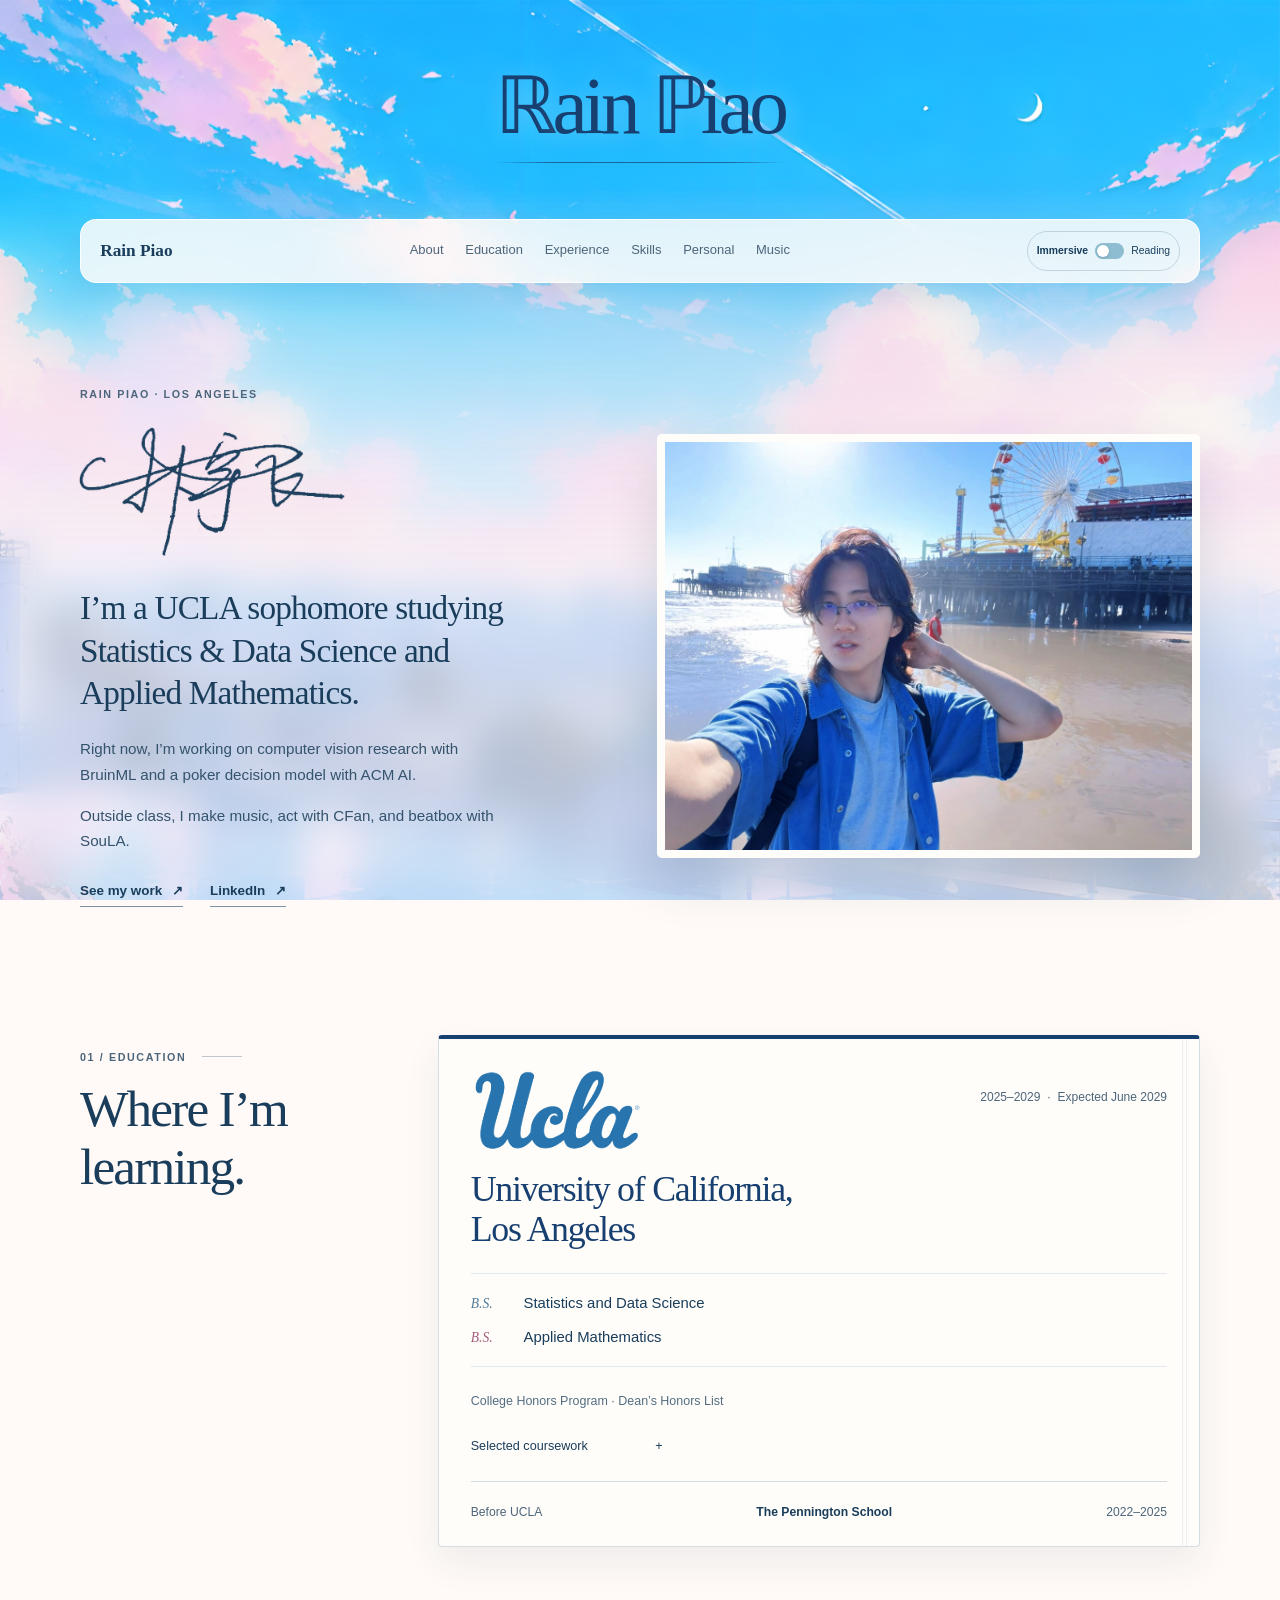
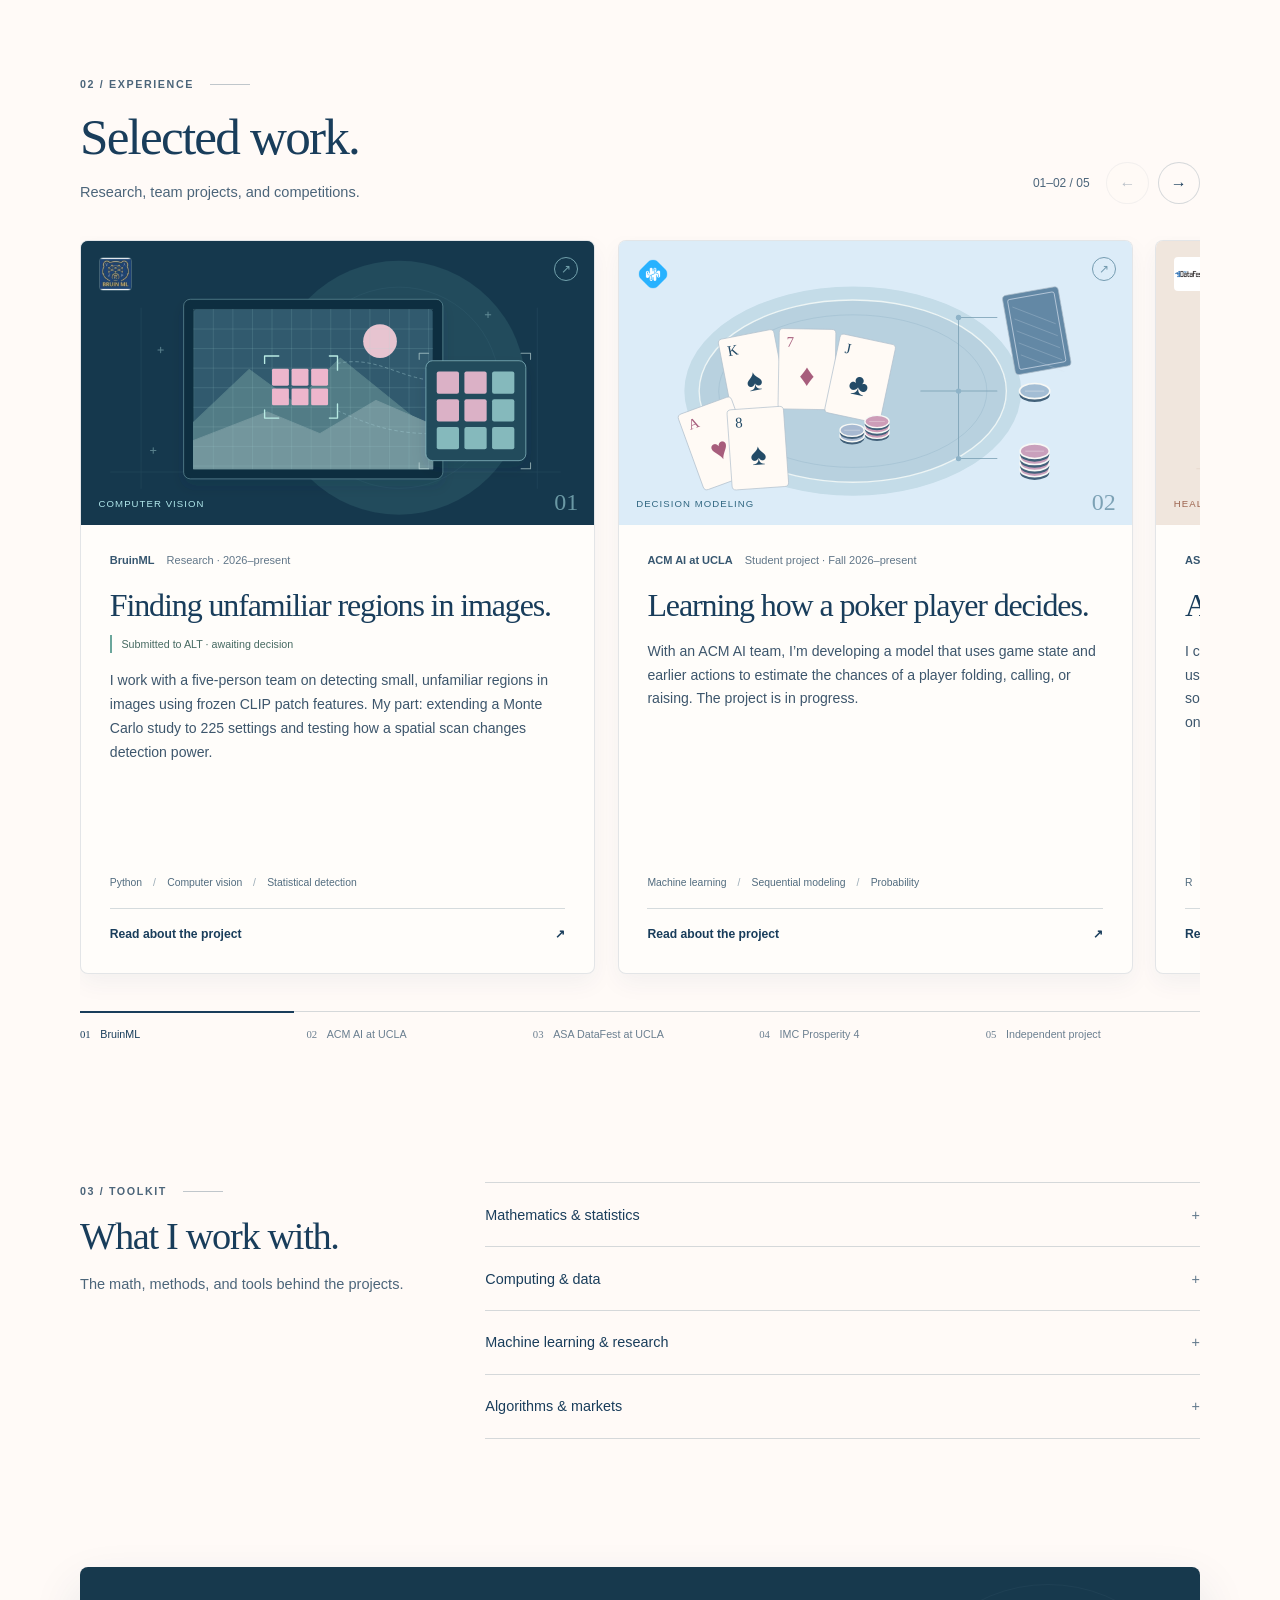
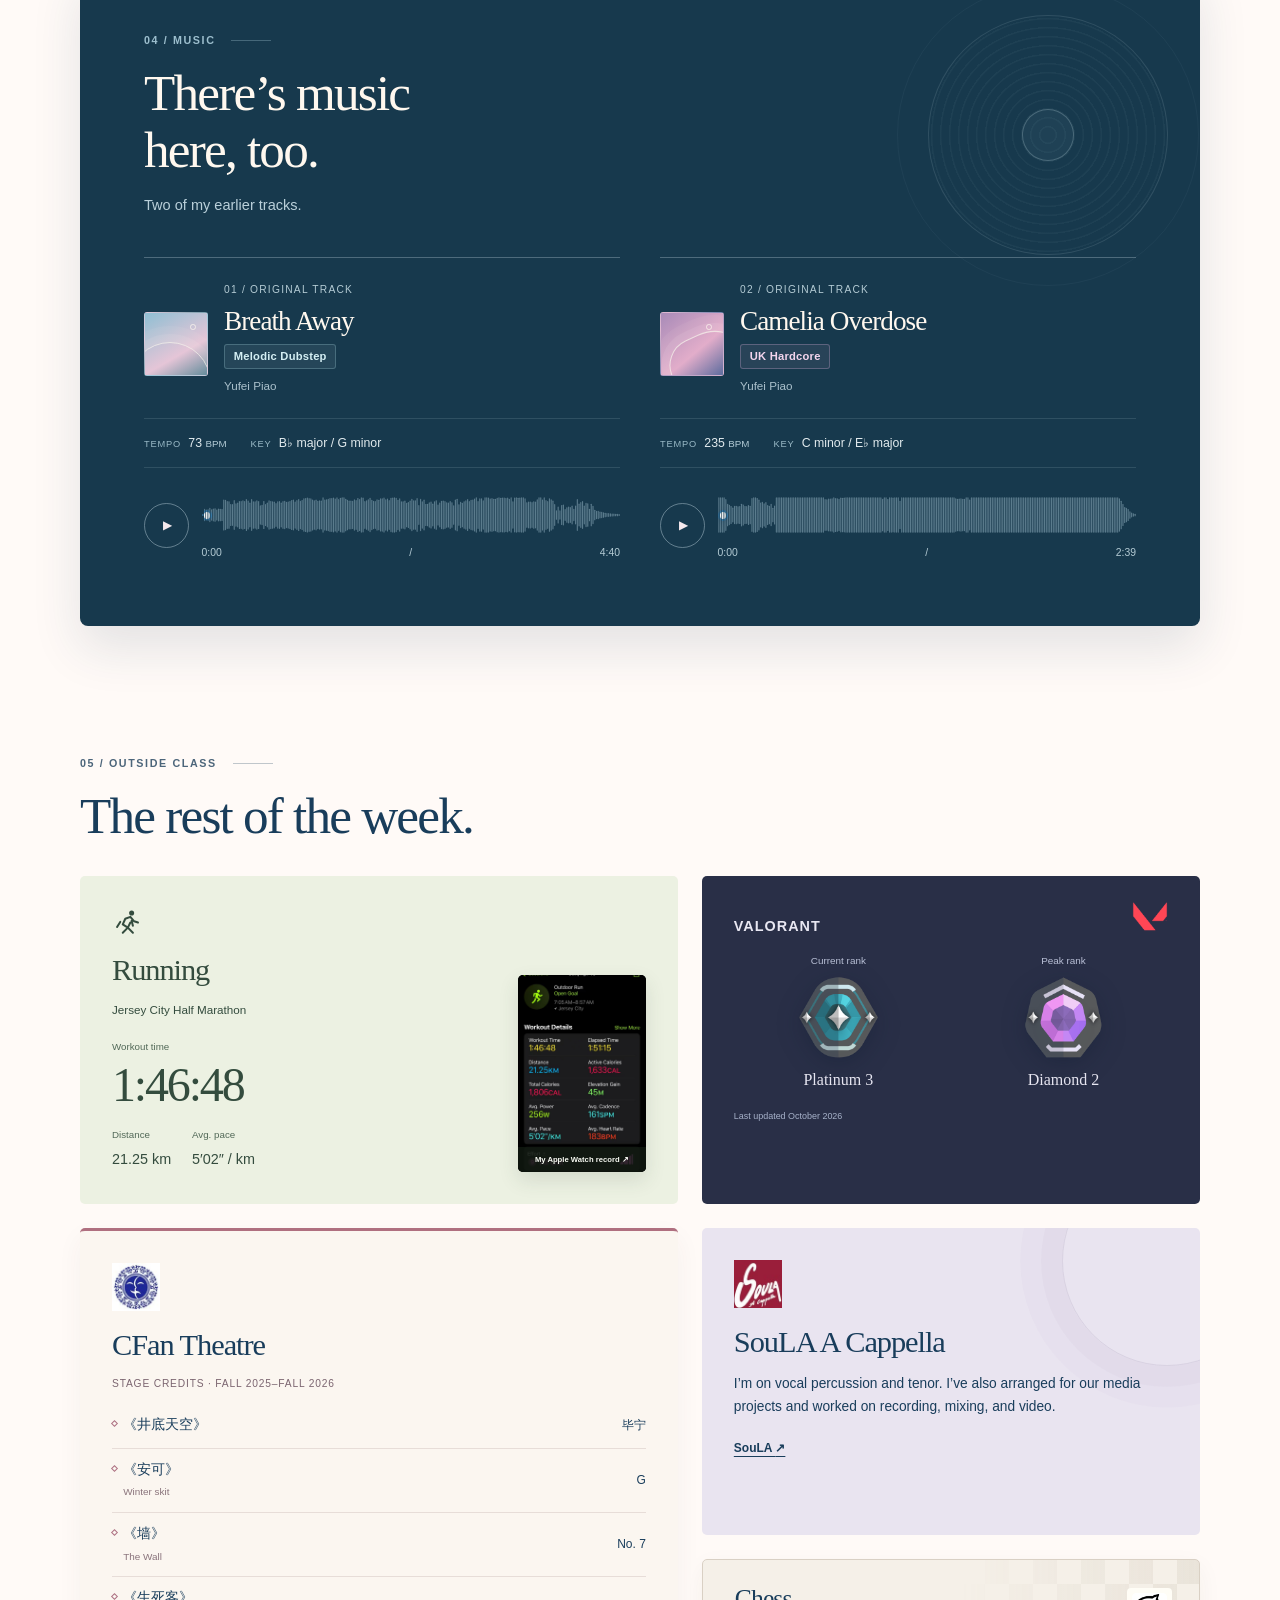
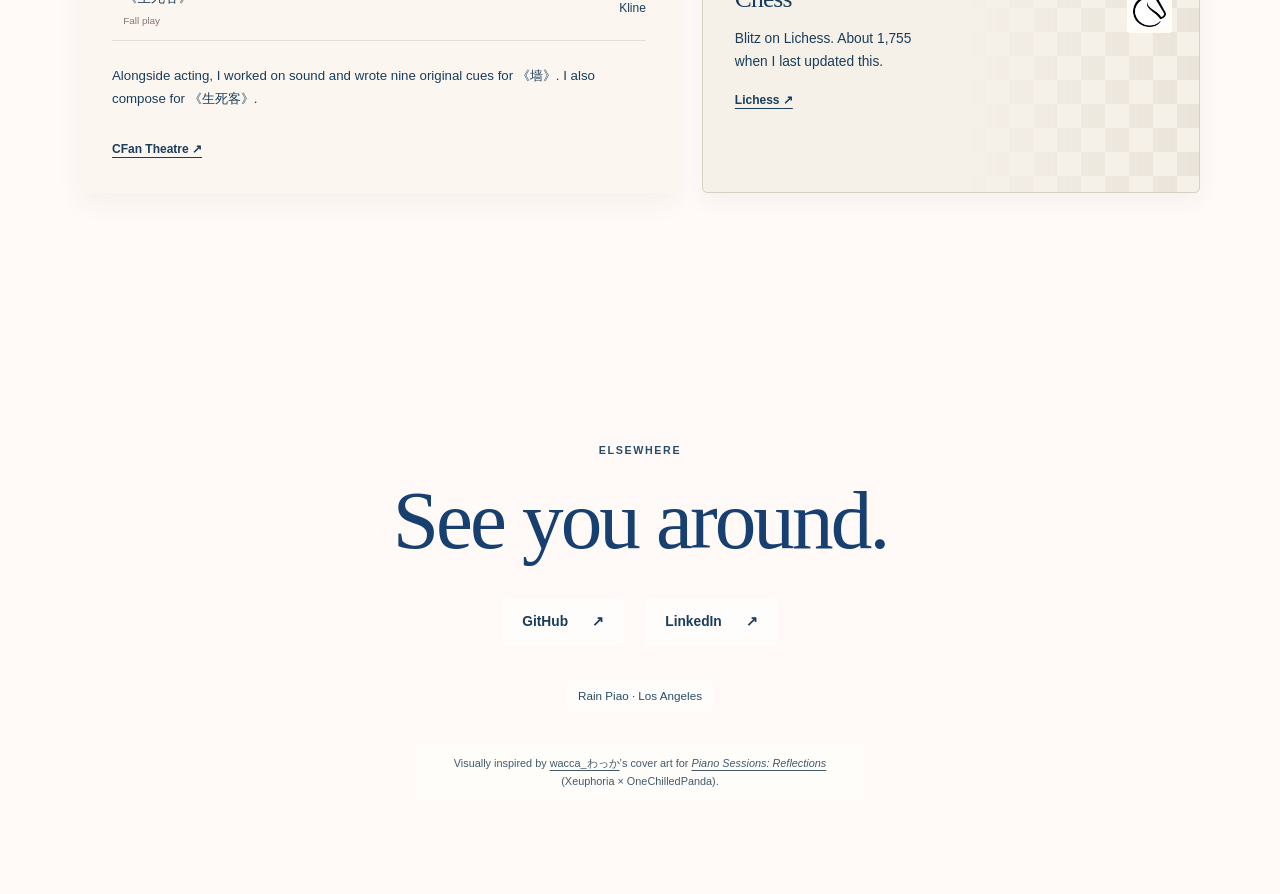
==== commit ffa4296b: "feat: refine portfolio artwork, music details and reading layout" ====
--- a/index.html
+++ b/index.html
@@ -16,13 +16,24 @@
         history.scrollRestoration = document.documentElement.dataset.mode === "accessible" ? "auto" : "manual";
       }
       document.documentElement.dataset.imageLoading = "true";
-      if (document.documentElement.dataset.mode !== "accessible") {
+      let keyboardReload = false;
+      try {
+        const shortcutAt = Number(sessionStorage.getItem("rainpiao-keyboard-reload"));
+        sessionStorage.removeItem("rainpiao-keyboard-reload");
+        const navigation = performance.getEntriesByType("navigation")[0];
+        const age = Date.now() - shortcutAt;
+        keyboardReload = navigation?.type === "reload" && shortcutAt > 0 && age >= 0 && age < 5000;
+      } catch {
+        // If storage is unavailable, the normal opening animation still plays.
+      }
+      if (document.documentElement.dataset.mode !== "accessible" && !keyboardReload) {
         document.documentElement.dataset.intro = "name";
       }
     </script>
     <link rel="preload" as="image" href="./assets/images/sky-preview.jpg?v=20261013-7" fetchpriority="high">
-    <link rel="stylesheet" href="./assets/styles/main.css?v=20261023-2">
-    <script src="./assets/scripts/main.js?v=20261023-2" defer></script>
+    <link rel="stylesheet" href="./assets/styles/main.css?v=20261024-4">
+    <link rel="stylesheet" href="./assets/styles/concepts.css?v=20261024-3">
+    <script src="./assets/scripts/main.js?v=20261024-4" defer></script>
   </head>
   <body>
     <a class="skip-link" href="#main-content">Skip to content</a>
@@ -63,7 +74,7 @@
         <div class="intro-copy__heading">
           <p class="eyebrow">Rain Piao · Los Angeles</p>
           <h2 class="signature-name signature-name--image" id="about-title" aria-label="Rain Piao">
-            <svg viewBox="145 125 710 350" aria-hidden="true" focusable="false"><defs><filter id="signature-ink" color-interpolation-filters="sRGB"><feColorMatrix type="matrix" values="0 0 0 0 0.25 0 0 0 0 0.265 0 0 0 0 0.28 -0.3333 -0.3333 -0.3333 0 1"/></filter></defs><image href="./assets/images/rain-piao-signature.jpg" width="1035" height="645" filter="url(#signature-ink)"/></svg>
+            <svg viewBox="145 125 710 350" aria-hidden="true" focusable="false"><defs><filter id="signature-ink" color-interpolation-filters="sRGB"><feColorMatrix type="matrix" values="0 0 0 0 0.098 0 0 0 0 0.239 0 0 0 0 0.357 -0.3333 -0.3333 -0.3333 0 1"/></filter></defs><image href="./assets/images/rain-piao-signature.jpg" width="1035" height="645" filter="url(#signature-ink)"/></svg>
             <span class="signature-name__plain" aria-hidden="true">Rain Piao</span>
           </h2>
           <p class="intro-copy__lead">I’m a UCLA sophomore studying <em>Statistics &amp; Data Science</em> and <em>Applied Mathematics.</em></p>
@@ -83,8 +94,8 @@
           <article class="education-card">
             <div class="education-card__details">
               <p class="education-card__meta">2025–2029 <span>·</span> Expected June 2029</p>
-              <h3>University of California,<br>Los Angeles</h3>
-              <p>B.S. in Statistics and Data Science<br>B.S. in Applied Mathematics</p>
+              <h3>University of California, <br>Los Angeles</h3>
+              <div class="education-degrees"><p><span>B.S.</span>Statistics and Data Science</p><p><span>B.S.</span>Applied Mathematics</p></div>
               <p class="education-card__note">College Honors Program · Dean’s Honors List</p>
               <details class="coursework"><summary>Selected coursework <span aria-hidden="true">+</span></summary><p>Regression Analysis, Experimental Design, Statistical Programming with R, Linear Algebra, Multivariable Calculus, Differential Equations, and C++.</p></details>
             </div>
@@ -98,27 +109,37 @@
         <div class="section-heading section-heading--projects"><div><p class="eyebrow">02 / Experience</p><h2 id="experience-title"><span class="immersive-title">Selected work.</span><span class="reading-title">Experience</span></h2><p class="section-note">Research, team projects, and competitions.</p></div><div class="experience-controls" aria-label="Experience gallery controls"><span data-experience-count aria-live="polite">01–02 / 05</span><button class="experience-controls__button" type="button" data-experience-previous aria-label="Show previous experience" disabled>←</button><button class="experience-controls__button" type="button" data-experience-next aria-label="Show next experience">→</button></div></div>
         <div class="experience-track" data-experience-track tabindex="0" aria-label="Experience cards; scroll horizontally to browse">
           <article class="project-card experience-card experience-card--research" data-experience-card>
-            <div class="experience-cover" aria-hidden="true"><img class="project-mark project-mark--bruinml" src="./assets/images/bruinml-logo.jpg" alt="" loading="lazy" decoding="async"><div class="cover-art"><svg viewBox="0 0 260 150"><defs><pattern id="patches" width="22" height="22" patternUnits="userSpaceOnUse"><rect x="2" y="2" width="17" height="17" rx="2" fill="currentColor" opacity=".18"/></pattern></defs><rect width="260" height="150" fill="url(#patches)"/><rect class="scan-frame" x="88" y="43" width="84" height="62" rx="3" fill="none" stroke="currentColor" stroke-width="1.5"/><rect x="110" y="65" width="18" height="18" rx="2" fill="currentColor" opacity=".8"/></svg></div><span class="cover-subject">Computer vision</span><span class="cover-number">01</span></div>
+            <a class="concept-preview" href="./projects/bruinml.html" aria-label="Open the BruinML research project">
+              <div class="experience-cover concept-cover" aria-hidden="true"><img class="concept-cover__drawing" src="./assets/images/concepts/bruinml.svg?v=20261024-2" alt="" width="760" height="420" loading="lazy" decoding="async"><img class="project-mark project-mark--bruinml" src="./assets/images/bruinml-logo.jpg" alt="" loading="lazy" decoding="async"><span class="cover-subject">Computer vision</span><span class="cover-number">01</span><span class="concept-cover__open">↗</span></div>
+            </a>
             <div class="experience-card__body"><p class="project-card__meta">BruinML<span>Research · 2026–present</span></p><h3><span class="immersive-title">Finding unfamiliar regions in images.</span><span class="reading-title">CLIP-Based Out-of-Distribution Detection</span></h3><p class="research-card__status">Submitted to ALT · awaiting decision</p><p class="project-card__description">I work with a five-person team on detecting small, unfamiliar regions in images using frozen CLIP patch features. My part: extending a Monte Carlo study to 225 settings and testing how a spatial scan changes detection power.</p><div class="project-card__footer"><div class="tag-row"><span>Python</span><span>Computer vision</span><span>Statistical detection</span></div><a class="project-card__action" href="./projects/bruinml.html">Read about the project <span aria-hidden="true">↗</span></a></div></div>
           </article>
           <article class="project-card experience-card experience-card--poker" data-experience-card>
-            <div class="experience-cover" aria-hidden="true"><img class="project-mark project-mark--acm-ai" src="./assets/images/acm-ai-logo.png" alt="" loading="lazy" decoding="async"><div class="cover-art"><div class="poker-cards"><span>♠<small>A</small></span><span>♦<small>A</small></span><span>♣<small>A</small></span></div></div><span class="cover-subject">Decision modeling</span><span class="cover-number">02</span></div>
+            <a class="concept-preview" href="./projects/acm-ai-poker.html" aria-label="Open the ACM AI poker project">
+              <div class="experience-cover concept-cover" aria-hidden="true"><img class="concept-cover__drawing" src="./assets/images/concepts/poker.svg?v=20261024-2" alt="" width="760" height="420" loading="lazy" decoding="async"><img class="project-mark project-mark--acm-ai" src="./assets/images/acm-ai-logo.png" alt="" loading="lazy" decoding="async"><span class="cover-subject">Decision modeling</span><span class="cover-number">02</span><span class="concept-cover__open">↗</span></div>
+            </a>
             <div class="experience-card__body"><p class="project-card__meta">ACM AI at UCLA<span>Student project · Fall 2026–present</span></p><h3><span class="immersive-title">Learning how a poker player decides.</span><span class="reading-title">Poker Decision Modeling</span></h3><p class="project-card__description">With an ACM AI team, I’m developing a model that uses game state and earlier actions to estimate the chances of a player folding, calling, or raising. The project is in progress.</p><div class="project-card__footer"><div class="tag-row"><span>Machine learning</span><span>Sequential modeling</span><span>Probability</span></div><a class="project-card__action" href="./projects/acm-ai-poker.html">Read about the project <span aria-hidden="true">↗</span></a></div></div>
           </article>
           <article class="project-card experience-card experience-card--datafest" data-experience-card>
-            <div class="experience-cover" aria-hidden="true"><img class="project-mark project-mark--datafest" src="./assets/images/datafest-logo.png" alt="" loading="lazy" decoding="async"><div class="cover-art"><div class="datafest-cover-time">48<span>hours</span></div></div><span class="cover-subject">Healthcare data</span><span class="cover-number">03</span></div>
+            <a class="concept-preview" href="./projects/datafest.html" aria-label="Open the DataFest analysis project">
+              <div class="experience-cover concept-cover" aria-hidden="true"><img class="concept-cover__drawing" src="./assets/images/concepts/datafest.svg?v=20261024-2" alt="" width="760" height="420" loading="lazy" decoding="async"><img class="project-mark project-mark--datafest" src="./assets/images/datafest-logo.png" alt="" loading="lazy" decoding="async"><span class="cover-subject">Healthcare data</span><span class="cover-number">03</span><span class="concept-cover__open">↗</span></div>
+            </a>
             <div class="experience-card__body"><p class="project-card__meta">ASA DataFest at UCLA<span>Team competition · May 2026</span></p><h3><span class="immersive-title">A dataset, five people, 48 hours.</span><span class="reading-title">Healthcare Data Analysis</span></h3><p class="project-card__description">I coordinated a five-person team analyzing de-identified patient data. We used R, visualization, and Spearman correlation to study stress and social needs, then turned four analyses into a five-minute presentation on cancer care.</p><div class="project-card__footer"><div class="tag-row"><span>R</span><span>Data analysis</span><span>Team coordination</span></div><a class="project-card__action" href="./projects/datafest.html">Read about the project <span aria-hidden="true">↗</span></a></div></div>
           </article>
           <article class="project-card experience-card experience-card--trading" data-experience-card>
-            <div class="experience-cover" aria-hidden="true"><img class="project-mark project-mark--prosperity" src="./assets/images/prosperity4-official.png" alt="" loading="lazy" decoding="async"><div class="cover-art"><div class="trading-cover-text"><span>BACKTEST</span><span>POSITION</span><span>RISK</span></div></div><span class="cover-subject">Algorithmic trading</span><span class="cover-number">04</span></div>
+            <a class="concept-preview" href="./projects/prosperity4.html" aria-label="Open the Prosperity trading project">
+              <div class="experience-cover concept-cover" aria-hidden="true"><img class="concept-cover__drawing" src="./assets/images/concepts/trading.svg?v=20261024-2" alt="" width="760" height="420" loading="lazy" decoding="async"><img class="project-mark project-mark--prosperity" src="./assets/images/prosperity4-official.png" alt="" loading="lazy" decoding="async"><span class="cover-subject">Algorithmic trading</span><span class="cover-number">04</span><span class="concept-cover__open">↗</span></div>
+            </a>
             <div class="experience-card__body"><p class="project-card__meta">IMC Prosperity 4<span>Trading competition · Spring 2026</span></p><h3><span class="immersive-title">Building a trading strategy.</span><span class="reading-title">Algorithmic Trading Strategies</span></h3><p class="project-card__description">I developed and backtested Python strategies with adaptive mean reversion, position limits, and end-of-round controls. Our team reached Round 3 and placed in the top 16% of 18,803 teams.</p><div class="project-card__footer"><div class="tag-row"><span>Python</span><span>Backtesting</span><span>Risk controls</span></div><a class="project-card__action" href="./projects/prosperity4.html">Read about the project <span aria-hidden="true">↗</span></a></div></div>
           </article>
           <article class="project-card experience-card experience-card--lidar" data-experience-card>
-            <div class="experience-cover" aria-hidden="true"><img class="project-mark project-mark--seyond" src="./assets/images/seyond-logo.png" alt="" loading="lazy" decoding="async"><div class="cover-art"><svg viewBox="0 0 260 150"><defs><pattern id="cloud-points" width="17" height="17" patternUnits="userSpaceOnUse"><circle cx="8" cy="8" r="1.5" fill="currentColor" opacity=".35"/></pattern></defs><rect width="260" height="150" fill="url(#cloud-points)"/><path d="m65 100 58-26 68 8-58 30z m0-30 58-26 68 8-58 30z m0 0v30m58-56v30m68-22v30m-58 0v30" fill="none" stroke="currentColor" stroke-width="1.5"/></svg></div><span class="cover-subject">LiDAR & tracking</span><span class="cover-number">05</span></div>
+            <a class="concept-preview" href="./projects/lidar-traffic.html" aria-label="Open the LiDAR traffic project">
+              <div class="experience-cover concept-cover" aria-hidden="true"><img class="concept-cover__drawing" src="./assets/images/concepts/lidar.svg?v=20261024-2" alt="" width="760" height="420" loading="lazy" decoding="async"><img class="project-mark project-mark--seyond" src="./assets/images/seyond-logo.png" alt="" loading="lazy" decoding="async"><span class="cover-subject">LiDAR &amp; tracking</span><span class="cover-number">05</span><span class="concept-cover__open">↗</span></div>
+            </a>
             <div class="experience-card__body"><p class="project-card__meta">Independent project<span>2025 · The Pennington School</span></p><h3><span class="immersive-title">From point clouds to passing cars.</span><span class="reading-title">LiDAR Traffic-Monitoring System</span></h3><p class="project-card__description">I built a C++ pipeline to group LiDAR points into vehicles, draw bounding boxes, and track them frame by frame. Their displacement over time gives an estimate of traffic speed.</p><div class="project-card__footer"><div class="tag-row"><span>C++</span><span>3D breadth-first search</span><span>Object tracking</span></div><a class="project-card__action" href="./projects/lidar-traffic.html">Read about the project <span aria-hidden="true">↗</span></a></div></div>
           </article>
         </div>
-        <div class="experience-index" aria-label="Jump to a project"><button type="button" data-experience-go="0" aria-label="Show BruinML project"><span>01</span><span>BruinML</span></button><button type="button" data-experience-go="1" aria-label="Show ACM AI at UCLA project"><span>02</span><span>ACM AI at UCLA</span></button><button type="button" data-experience-go="2" aria-label="Show ASA DataFest at UCLA project"><span>03</span><span>ASA DataFest at UCLA</span></button><button type="button" data-experience-go="3" aria-label="Show IMC Prosperity 4 project"><span>04</span><span>IMC Prosperity 4</span></button><button type="button" data-experience-go="4" aria-label="Show Independent project project"><span>05</span><span>Independent project</span></button></div>
+        <div class="experience-index" aria-label="Jump to a project"><button type="button" data-experience-go="0" aria-label="Show BruinML project"><span>01</span><span>BruinML</span></button><button type="button" data-experience-go="1" aria-label="Show ACM AI at UCLA project"><span>02</span><span>ACM AI at UCLA</span></button><button type="button" data-experience-go="2" aria-label="Show ASA DataFest at UCLA project"><span>03</span><span>ASA DataFest at UCLA</span></button><button type="button" data-experience-go="3" aria-label="Show IMC Prosperity 4 project"><span>04</span><span>IMC Prosperity 4</span></button><button type="button" data-experience-go="4" aria-label="Show LiDAR traffic project"><span>05</span><span>Independent project</span></button></div>
       </section>
 
       <section class="skills content-width" id="skills" aria-labelledby="skills-title"><div class="section-heading"><p class="eyebrow">03 / Toolkit</p><h2 id="skills-title"><span class="immersive-title">What I work with.</span><span class="reading-title">Skills</span></h2><p class="section-note">The math, methods, and tools behind the projects.</p></div><div class="skills-list"><details class="skill-group"><summary>Mathematics & statistics<span aria-hidden="true">+</span></summary><div class="tag-row"><span>Applied mathematics</span><span>Regression analysis</span><span>Experimental design</span><span>Rank correlation</span><span>Linear algebra</span><span>Multivariable calculus</span><span>Differential equations</span></div></details><details class="skill-group"><summary>Computing & data<span aria-hidden="true">+</span></summary><div class="tag-row"><span>Python</span><span>R</span><span>C++</span><span>Linux</span><span>Data visualization</span></div></details><details class="skill-group"><summary>Machine learning & research<span aria-hidden="true">+</span></summary><div class="tag-row"><span>Computer vision</span><span>CLIP patch features</span><span>Monte Carlo simulation</span><span>Out-of-distribution detection</span></div></details><details class="skill-group"><summary>Algorithms & markets<span aria-hidden="true">+</span></summary><div class="tag-row"><span>Algorithm design</span><span>Backtesting</span><span>Mean reversion</span><span>Risk controls</span></div></details></div></section>
@@ -126,17 +147,19 @@
       <section class="music content-width" id="music" aria-labelledby="music-title">
         <div class="section-heading">
           <p class="eyebrow">04 / Music</p>
-          <h2 id="music-title">There’s music here, too.</h2><p class="section-note">Two of my earlier tracks.</p>
+          <h2 id="music-title">There’s music here, too.</h2><p class="section-note">Two of my earlier tracks.</p><div class="music-grooves" aria-hidden="true"><span></span></div>
         </div>
         <div class="music-grid" aria-label="Selected music tracks">
           <article class="track-card">
-            <div class="track-card__heading">
+            <div class="track-card__heading"><div class="track-cover" aria-hidden="true"><span></span></div>
               <div>
                 <p class="track-card__eyebrow">01 / Original track</p>
                 <h3>Breath Away</h3>
+                <p class="track-card__genre">Melodic Dubstep</p>
                 <p class="track-card__credit">Yufei Piao</p>
               </div>
             </div>
+            <dl class="track-card__details"><div><dt>Tempo</dt><dd>73 <span>BPM</span></dd></div><div><dt>Key</dt><dd aria-label="B-flat major or G minor">B♭ major / G minor</dd></div></dl>
             <div class="track-player" data-track-player data-track-name="Breath Away" data-duration="280">
               <button class="track-player__play" type="button" aria-label="Play Breath Away" aria-pressed="false" hidden><span aria-hidden="true"></span></button>
               <input class="track-waveform" data-waveform="breath-away" type="range" min="0" max="280" step="0.1" value="0" aria-label="Seek through Breath Away" aria-valuetext="0:00 of 4:40" hidden>
@@ -149,13 +172,15 @@
             </div>
           </article>
           <article class="track-card">
-            <div class="track-card__heading">
+            <div class="track-card__heading"><div class="track-cover track-cover--camelia" aria-hidden="true"><span></span></div>
               <div>
                 <p class="track-card__eyebrow">02 / Original track</p>
                 <h3>Camelia Overdose</h3>
+                <p class="track-card__genre">UK Hardcore</p>
                 <p class="track-card__credit">Yufei Piao</p>
               </div>
             </div>
+            <dl class="track-card__details"><div><dt>Tempo</dt><dd>235 <span>BPM</span></dd></div><div><dt>Key</dt><dd aria-label="C minor or E-flat major">C minor / E♭ major</dd></div></dl>
             <div class="track-player" data-track-player data-track-name="Camelia Overdose" data-duration="159.12">
               <button class="track-player__play" type="button" aria-label="Play Camelia Overdose" aria-pressed="false" hidden><span aria-hidden="true"></span></button>
               <input class="track-waveform" data-waveform="camelia-overdose" type="range" min="0" max="159.12" step="0.1" value="0" aria-label="Seek through Camelia Overdose" aria-valuetext="0:00 of 2:39" hidden>
@@ -205,7 +230,7 @@
             <h3>VALORANT</h3>
             <dl class="interest-card__stats">
               <div><dt>Current rank</dt><dd><img class="interest-card__rank-badge" src="./assets/images/valorant-rank-platinum-3.png" alt="" width="256" height="256" loading="lazy" decoding="async"><span>Platinum 3</span></dd></div>
-              <div><dt>Peak rank</dt><dd><img class="interest-card__rank-badge" src="./assets/images/valorant-rank-diamond-1.png" alt="" width="256" height="256" loading="lazy" decoding="async"><span>Diamond 1</span></dd></div>
+              <div><dt>Peak rank</dt><dd><img class="interest-card__rank-badge" src="./assets/images/valorant-rank-diamond-2.png" alt="" width="256" height="256" loading="lazy" decoding="async"><span>Diamond 2</span></dd></div>
             </dl><p class="rank-updated">Last updated October 2026</p>
           </article>
           <article class="interest-card interest-card--theatre">
--- a/assets/styles/main.css
+++ b/assets/styles/main.css
@@ -59,7 +59,7 @@
 .intro-copy { display: grid; grid-template-columns: 1fr 1.06fr; align-items: center; gap: clamp(2rem,5vw,5rem); }
 .intro-copy__heading { min-width: 0; }
 .signature-name--image { width: min(75%,18rem); margin: 0 0 1.7rem -.65rem; }
-.signature-name--image svg { display: block; width: 100%; height: auto; opacity: .9; }
+.signature-name--image svg { display: block; width: 100%; height: auto; opacity: .98; }
 .signature-name__plain { display: none; }
 .intro-copy__lead { max-width: 28ch; margin: 0 0 1.3rem; font: 400 clamp(1.65rem,2.6vw,2.25rem)/1.28 Georgia,serif; letter-spacing: -.025em; }
 .intro-copy__lead em { font-style: normal; }
@@ -340,9 +340,10 @@
  body[data-mode='accessible'] .intro-copy { grid-template-columns: 1fr; }
  body[data-mode='accessible'] .intro-copy__photo { grid-row: 1; justify-self: start; }
 }
+/* Immersive is the animated presentation; Reading is the still alternative. */
 @media (prefers-reduced-motion: reduce) {
- html { scroll-behavior: auto; }
- *, *::before, *::after { animation-duration: .01ms !important; transition-duration: .01ms !important; }
+ html:not([data-mode='animated']) { scroll-behavior: auto; }
+ html:not([data-mode='animated']) *, html:not([data-mode='animated']) *::before, html:not([data-mode='animated']) *::after { animation-duration: .01ms !important; transition-duration: .01ms !important; }
 }
 @supports not ((backdrop-filter: blur(1px)) or (-webkit-backdrop-filter: blur(1px))) {
  body::after { background: rgb(249 249 252 / 90%); }
@@ -374,7 +375,7 @@
 body[data-mode='accessible'] .intro-copy { grid-template-columns: 1fr 13rem; }
 body[data-mode='accessible'] .intro-copy__portrait { width: 13rem; }
 body[data-mode='accessible'] .education-record { padding: 0; border: 0; border-top: 1px solid #bbb; border-radius: 0; background: white; box-shadow: none; }
-body[data-mode='accessible'] .education-card h3 { color: #222; font-size: 1.3rem; }
+body[data-mode='accessible'] .education-card h3 { max-width: none; color: #222; font-size: 1.3rem; }
 body[data-mode='accessible'] .sky-interlude { display: none; }
 @media (max-width: 760px) {
  .education-record { padding-inline: 1.5rem; }
--- a/assets/styles/concepts.css
+++ b/assets/styles/concepts.css
@@ -0,0 +1,68 @@
+/* More specific vector scenes, without turning cover art into documentation. */
+.concept-preview { display: block; color: inherit; text-decoration: none; }
+.concept-preview:focus-visible { position: relative; z-index: 3; outline-offset: -4px; }
+.concept-cover { height: auto; aspect-ratio: 760 / 420; flex: none; padding: 0; }
+.concept-cover__drawing { display: block; width: 100%; height: 100%; object-fit: contain; transition: transform 650ms var(--ease-out); }
+.concept-cover .project-mark { position: absolute; left: 1.1rem; top: 1rem; width: 2.1rem; height: 2.1rem; border-radius: 4px; }
+.concept-cover .project-mark--prosperity { width: 4rem; height: 2rem; object-fit: cover; }
+.concept-cover .project-mark--seyond { width: 2.7rem; padding: .15rem; }
+.concept-cover .cover-subject { left: 1.1rem; bottom: .95rem; font-size: .6rem; letter-spacing: .11em; }
+.concept-cover .cover-number { right: 1rem; bottom: .7rem; font-size: 1.5rem; opacity: .55; }
+.concept-cover__open { position: absolute; top: 1rem; right: 1rem; display: grid; place-items: center; width: 1.5rem; height: 1.5rem; border: 1px solid currentColor; border-radius: 50%; color: inherit; font-size: .75rem; opacity: .6; transition: transform 250ms ease,opacity 250ms ease; }
+@media (hover: hover) {
+ .concept-preview:hover .concept-cover__drawing { transform: translateY(-3px); }
+ .concept-preview:hover .concept-cover__open { opacity: 1; transform: translate(2px,-2px); }
+}
+/* Light editorial details continue around the existing words. */
+.education-record { position: relative; overflow: hidden; }
+.education-record::after { content: ''; position: absolute; top: 0; right: .75rem; bottom: 0; width: 3px; border-inline: 1px solid #c7d3dc50; pointer-events: none; }
+.education-degrees { margin-block: 1.5rem; padding-block: .8rem; border-block: 1px solid #c6d3dd80; }
+.education-degrees p { display: flex; gap: .9rem; align-items: baseline; margin: 0; padding-block: .35rem; font-size: .93rem; line-height: 1.5; }
+.education-degrees p > span { flex: 0 0 2.4rem; color: #507b99; font: italic .85rem Georgia,serif; }
+.education-degrees p + p > span { color: #a65e7d; }
+.section-heading > .eyebrow, .section-heading > div > .eyebrow { display: flex; align-items: center; gap: 1rem; }
+.section-heading > .eyebrow::after, .section-heading > div > .eyebrow::after { display: block; width: 2.5rem; height: 1px; content: ''; background: currentColor; opacity: .35; }
+.music { position: relative; isolation: isolate; overflow: hidden; }
+.music > .section-heading { position: relative; z-index: 1; }
+.music-grooves { position: absolute; z-index: -1; width: 15rem; height: 15rem; top: -1rem; right: -2rem; border: 1px solid #bed6de25; border-radius: 50%; background: repeating-radial-gradient(circle at center,transparent 0 7px,#bfd8dd0c 8px 9px); }
+.music-grooves::before { position: absolute; inset: 39%; content: ''; border: 1px solid #bed6de40; border-radius: 50%; background: #87bbc012; }
+.music-grooves span { position: absolute; inset: -2rem; border: 1px solid #bed6de0c; border-radius: 50%; }
+.track-card__heading { display: flex; align-items: center; gap: 1rem; }
+.track-card__heading > div:last-child { min-width: 0; }
+.track-cover { position: relative; flex: 0 0 4rem; height: 4rem; overflow: hidden; border: 1px solid #c7e3ec30; border-radius: 3px; background: linear-gradient(150deg,#8fbfd3,#e5c5d7 63%,#658d9c); }
+.track-cover::before { content: ''; position: absolute; width: 5rem; height: 5rem; left: -1rem; top: 1.8rem; border: 1px solid #f7f4ecbb; border-radius: 50%; box-shadow: 0 0 0 .5rem #f7f4ec15,0 0 0 1rem #f7f4ec0c; }
+.track-cover > span { position: absolute; top: .7rem; right: .7rem; width: .35rem; height: .35rem; border: 1px solid #fff9efb3; border-radius: 50%; }
+.track-cover--camelia { background: linear-gradient(140deg,#a88bb8,#e2adca 60%,#5d6c9e); }
+.track-cover--camelia::before { left: .8rem; top: 1.1rem; border-radius: 40% 60% 60% 40%; transform: rotate(-25deg); }
+.track-card__credit { margin-bottom: .8rem; }
+.track-card:has(.track-player__play[aria-pressed='true']) .track-cover { box-shadow: 0 0 0 3px #a3d4df25; }
+.track-card:has(.track-player__play[aria-pressed='true']) .track-card__eyebrow::after { display: inline-block; width: .35rem; height: .35rem; margin-left: .6rem; content: ''; border-radius: 50%; background: #b7e4d3; box-shadow: 0 0 8px #b7e4d380; }
+.interest-card__credits li { position: relative; padding-left: .7rem; }
+.interest-card__credits li::before { position: absolute; left: 0; top: .5rem; width: 3px; height: 3px; content: ''; border: 1px solid #ae7283; transform: rotate(45deg); }
+.interest-card__rank-badge { filter: drop-shadow(0 6px 12px #0b152a50); transition: transform 350ms var(--ease-out); }
+@media (hover: hover) { .interest-card__stats > div:hover .interest-card__rank-badge { transform: translateY(-4px); } }
+body[data-mode='accessible'] .concept-preview { display: none; }
+body[data-mode='accessible'] .education-record::after { display: none; }
+body[data-mode='accessible'] .education-degrees { margin: .8rem 0; padding: 0; border: 0; }
+body[data-mode='accessible'] .education-degrees p { padding: .15rem 0; font-size: 1rem; }
+body[data-mode='accessible'] .education-degrees p > span { color: #333; font: inherit; }
+@media (max-width: 760px) {
+ .concept-cover .project-mark { left: .8rem; top: .7rem; width: 1.7rem; height: 1.7rem; }
+ .concept-cover .project-mark--prosperity { width: 3rem; height: 1.5rem; }
+ .concept-cover .project-mark--seyond { width: 2.2rem; }
+ .concept-cover .cover-subject { left: .8rem; bottom: .7rem; font-size: .51rem; }
+ .concept-cover .cover-number { right: .8rem; bottom: .5rem; font-size: 1.2rem; }
+ .concept-cover__open { top: .7rem; right: .7rem; width: 1.3rem; height: 1.3rem; font-size: .65rem; }
+ .track-card__heading { gap: .85rem; }
+ .track-cover { flex-basis: 3.5rem; height: 3.5rem; }
+ .track-card h3 { font-size: 1.5rem; }
+}
+/* Genre leads the musical identity; tempo and key sit alongside the player. */
+.track-card__genre { display: inline-block; margin: .45rem 0 0; padding: .2rem .55rem; border: 1px solid #9cc6d24d; border-radius: 3px; background: #bedbe315; color: #d4eef3; font-size: .7rem; font-weight: 650; letter-spacing: .02em; line-height: 1.5; }
+.track-card:nth-child(2) .track-card__genre { color: #f4d5ed; background: #dfb6dd15; border-color: #d9afd34d; }
+.track-card__credit { margin-top: .45rem; margin-bottom: .7rem; }
+.track-card__details { display: flex; flex-wrap: wrap; gap: .8rem 1.5rem; margin: .7rem 0 1.3rem; padding-block: .85rem; border-block: 1px solid #b3ced526; }
+.track-card__details > div { display: flex; align-items: baseline; flex-wrap: wrap; gap: .45rem; }
+.track-card__details dt { color: #9bbbc8; font-size: .58rem; text-transform: uppercase; letter-spacing: .09em; }
+.track-card__details dd { margin: 0; color: #e2ebee; font-size: .77rem; font-variant-numeric: tabular-nums; }
+.track-card__details dd > span { color: #b5cdd7; font-size: .61rem; }
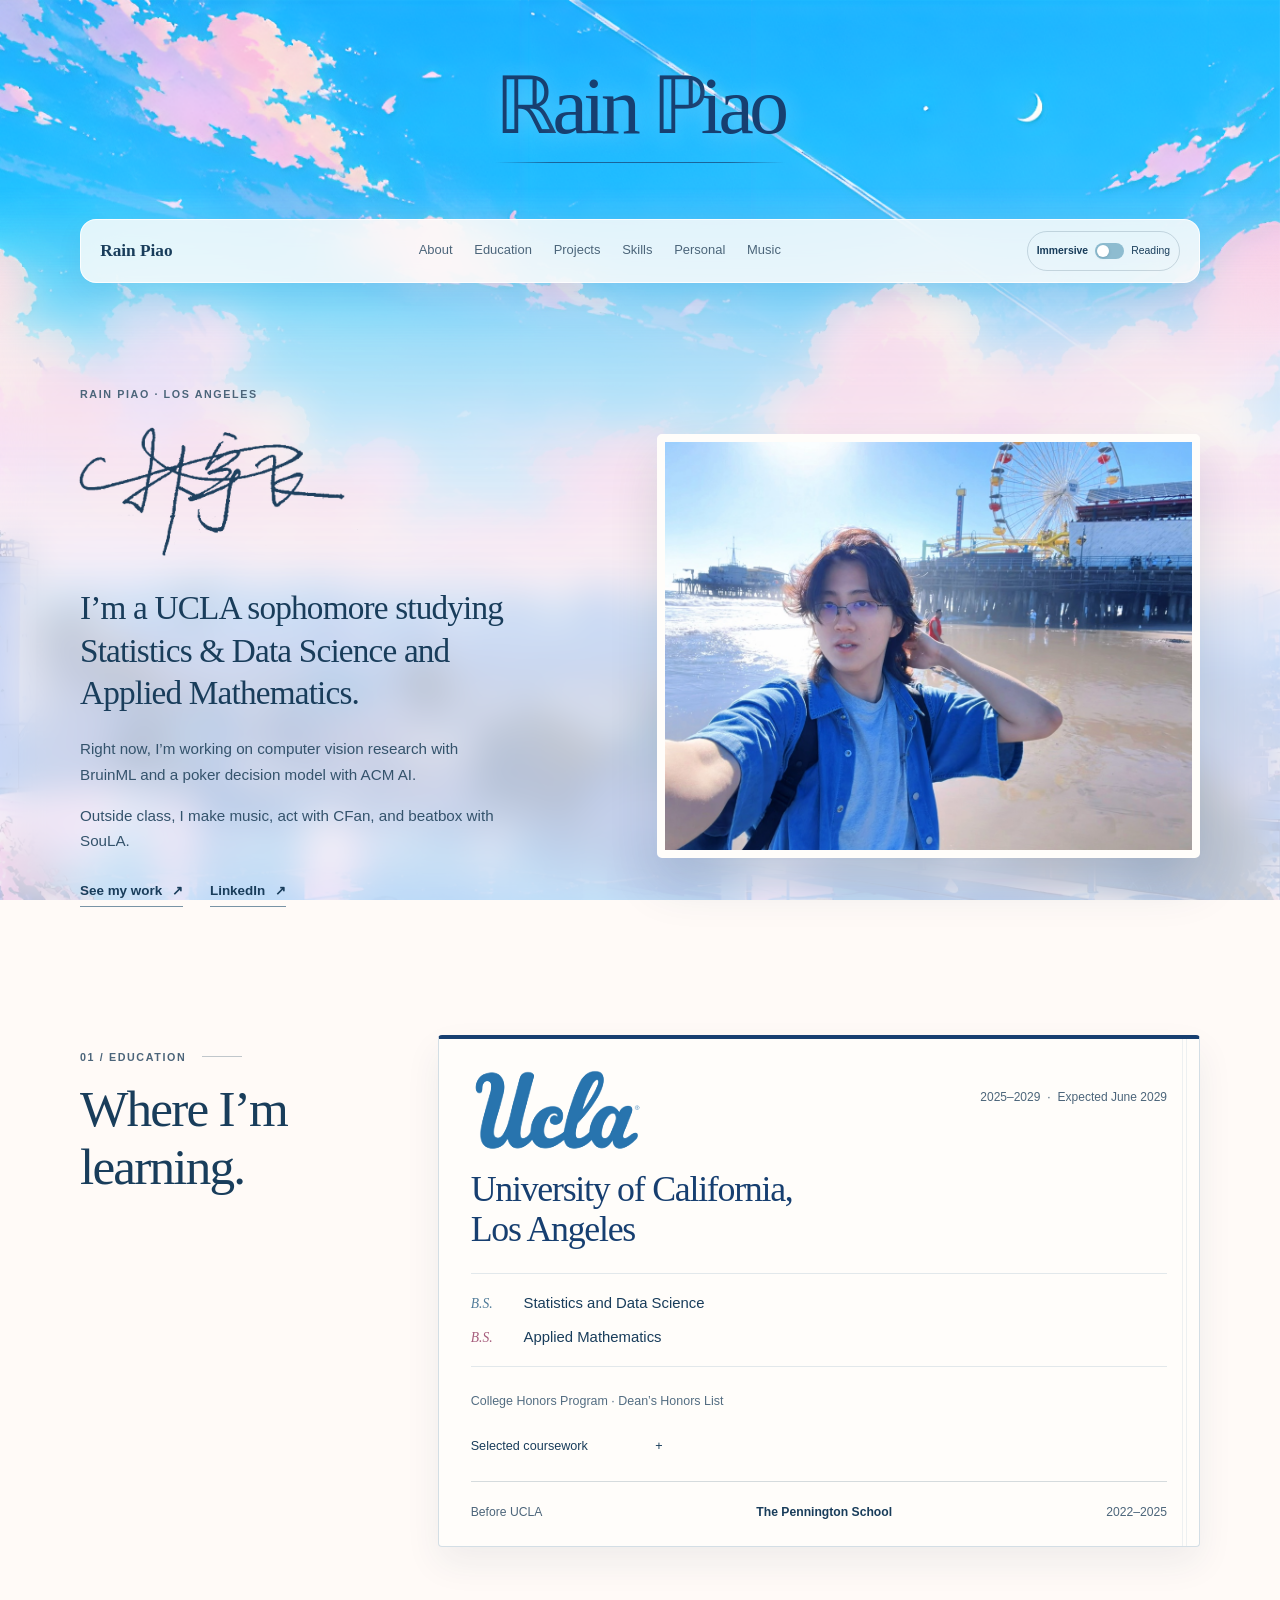
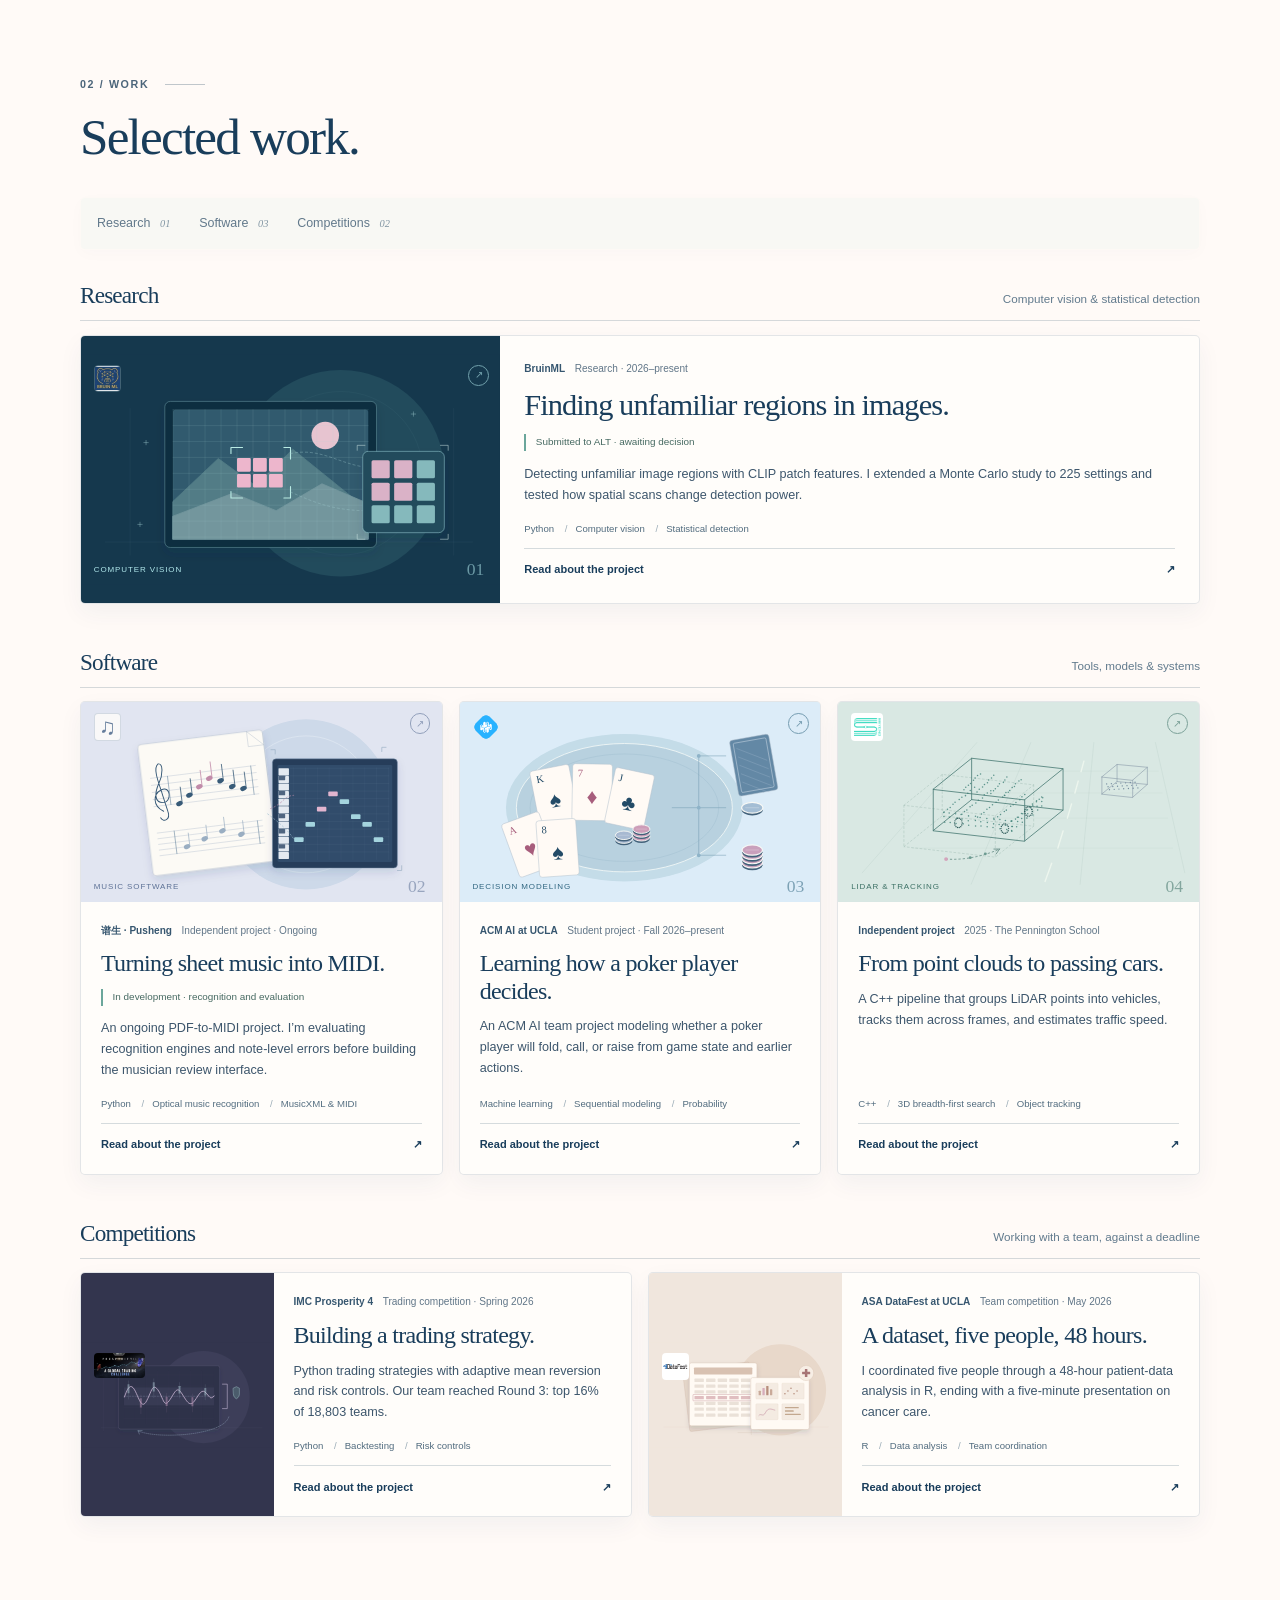
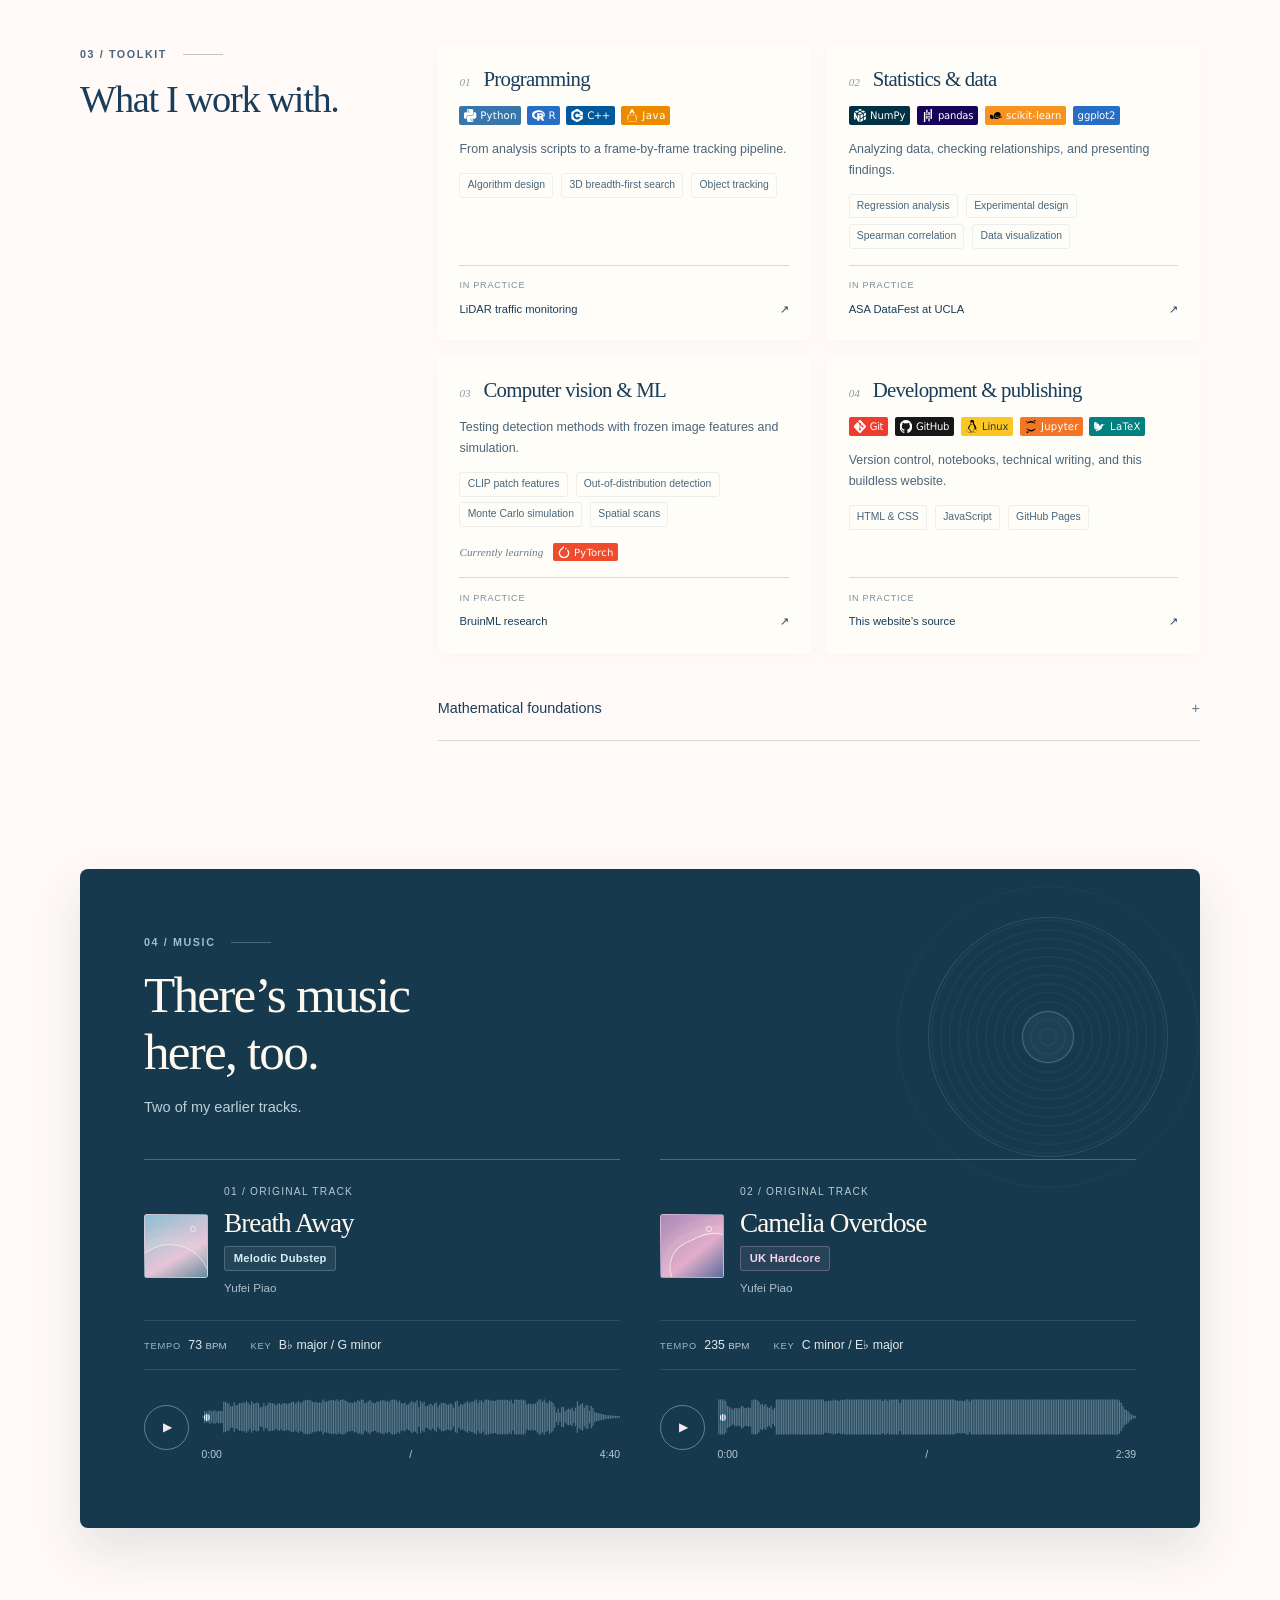
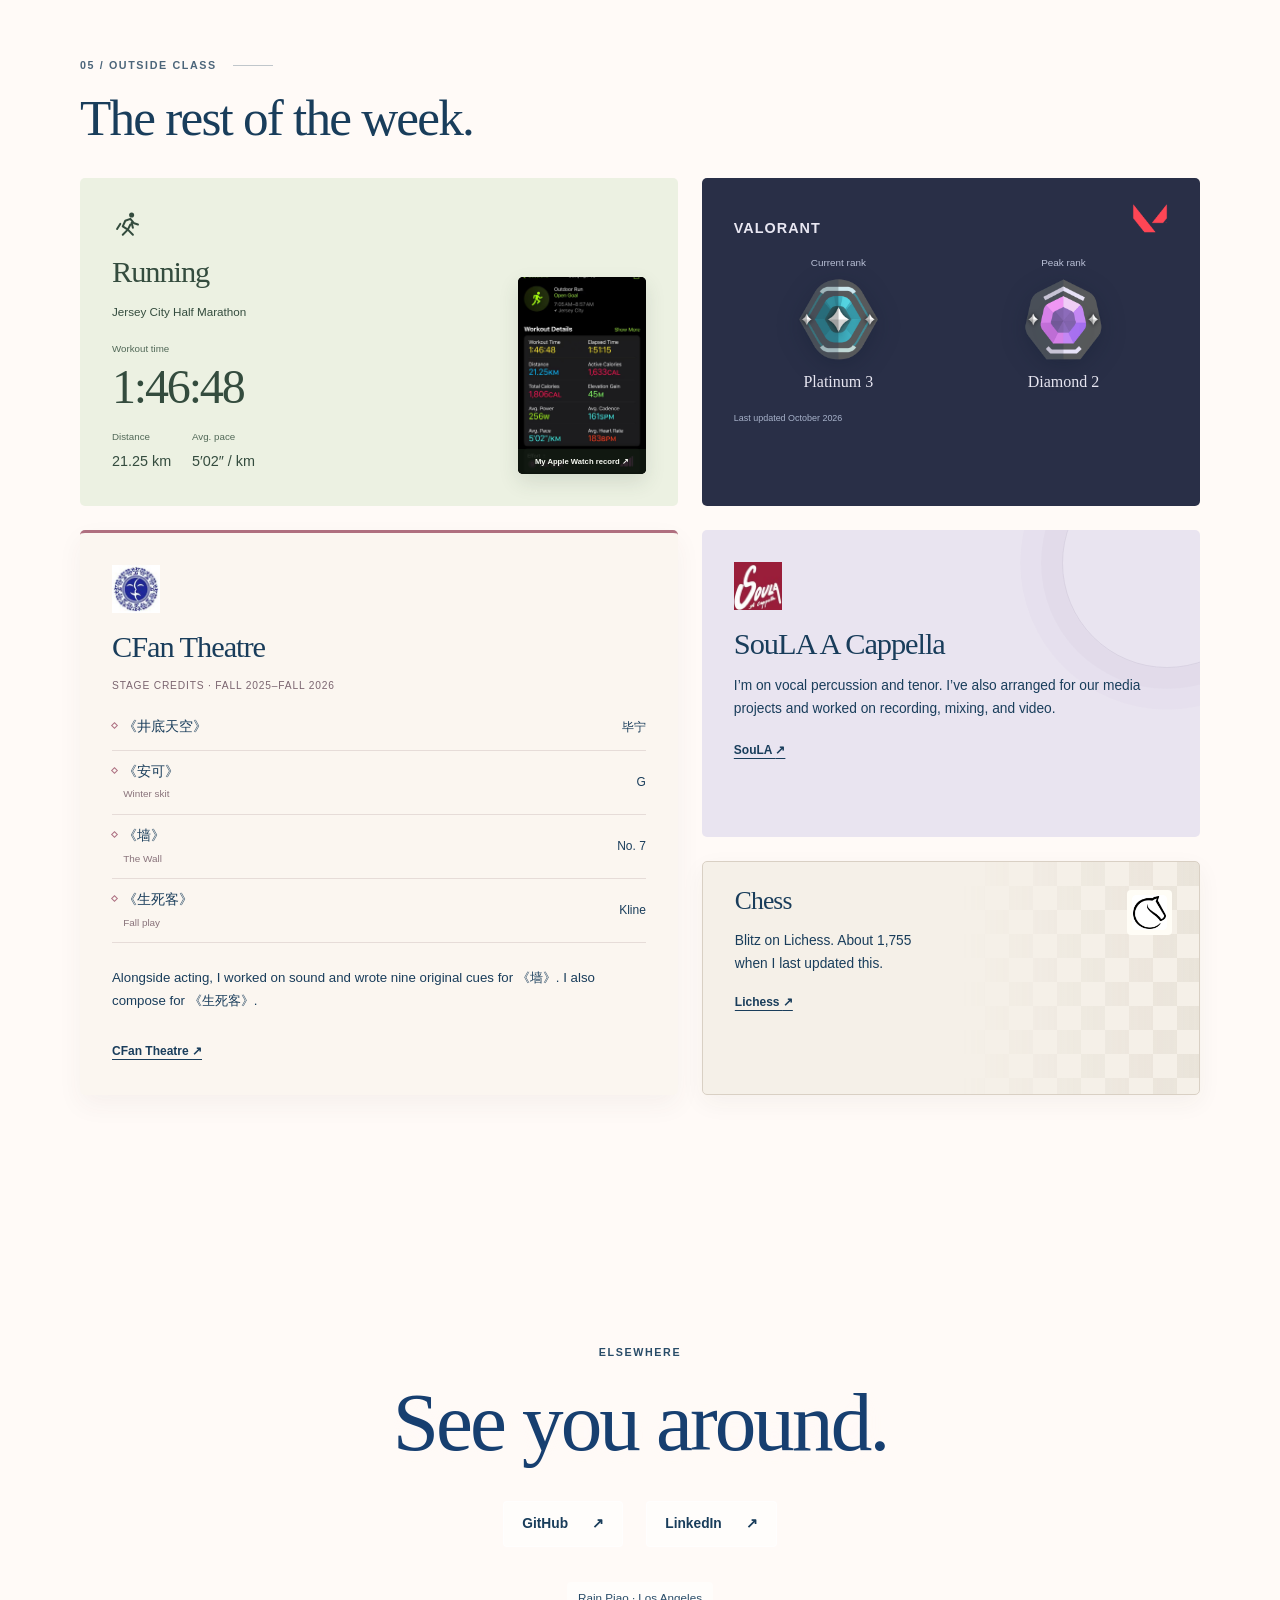
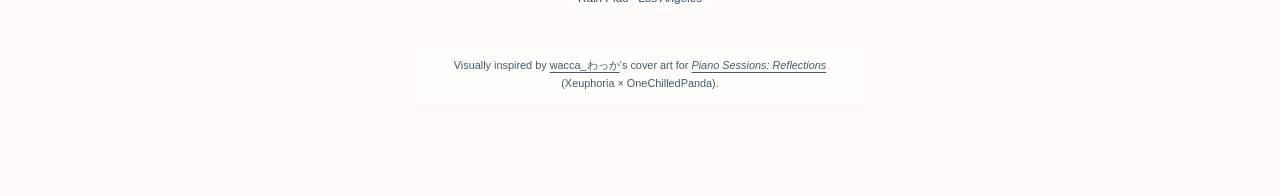
==== commit d9fdd281: "feat: organize project library and add Pusheng" ====
--- a/index.html
+++ b/index.html
@@ -33,7 +33,9 @@
     <link rel="preload" as="image" href="./assets/images/sky-preview.jpg?v=20261013-7" fetchpriority="high">
     <link rel="stylesheet" href="./assets/styles/main.css?v=20261024-4">
     <link rel="stylesheet" href="./assets/styles/concepts.css?v=20261024-3">
-    <script src="./assets/scripts/main.js?v=20261024-4" defer></script>
+    <link rel="stylesheet" href="./assets/styles/work-library.css?v=20261027-2">
+    <script src="./assets/scripts/main.js?v=20261027-1" defer></script>
+    <script src="./assets/scripts/work-library.js?v=20261027-2" defer></script>
   </head>
   <body>
     <a class="skip-link" href="#main-content">Skip to content</a>
@@ -53,7 +55,8 @@
       <div class="site-nav__links">
         <a href="#about">About</a>
         <a href="#education">Education</a>
-        <a href="#experience">Experience</a>
+        <a href="#employment" data-employment-nav hidden>Work</a>
+        <a href="#experience">Projects</a>
         <a href="#skills">Skills</a>
         <a href="#interests">Personal</a>
         <a href="#music">Music</a>
@@ -105,44 +108,55 @@
         </div>
       </section>
 
-      <section class="experience content-width" id="experience" aria-labelledby="experience-title"><span class="anchor-alias" id="projects" aria-hidden="true"></span><span class="anchor-alias" id="research" aria-hidden="true"></span>
-        <div class="section-heading section-heading--projects"><div><p class="eyebrow">02 / Experience</p><h2 id="experience-title"><span class="immersive-title">Selected work.</span><span class="reading-title">Experience</span></h2><p class="section-note">Research, team projects, and competitions.</p></div><div class="experience-controls" aria-label="Experience gallery controls"><span data-experience-count aria-live="polite">01–02 / 05</span><button class="experience-controls__button" type="button" data-experience-previous aria-label="Show previous experience" disabled>←</button><button class="experience-controls__button" type="button" data-experience-next aria-label="Show next experience">→</button></div></div>
-        <div class="experience-track" data-experience-track tabindex="0" aria-label="Experience cards; scroll horizontally to browse">
-          <article class="project-card experience-card experience-card--research" data-experience-card>
+      <section class="employment content-width" id="employment" aria-labelledby="employment-title" hidden>
+        <div class="section-heading"><p class="eyebrow">Work</p><h2 id="employment-title">Professional experience.</h2></div>
+        <div class="employment-list" data-employment-list></div>
+      </section>
+      <script type="application/json" id="employment-data">[]</script>
+      <template id="employment-entry-template"><article class="employment-entry"><div class="employment-entry__date"><time data-employment-date></time></div><div class="employment-entry__body"><h3 data-employment-role></h3><p class="employment-entry__organization" data-employment-organization></p><ul data-employment-highlights></ul><a class="text-link" data-employment-link hidden>More details ↗</a></div></article></template>
+
+      <section class="experience work-directory content-width" id="experience" aria-labelledby="experience-title"><span class="anchor-alias" id="projects" aria-hidden="true"></span>
+        <div class="section-heading"><p class="eyebrow">02 / Work</p><h2 id="experience-title"><span class="immersive-title">Selected work.</span><span class="reading-title">Projects &amp; research</span></h2></div>
+        <nav class="work-sections-nav" aria-label="Work sections"><a href="#research">Research <span>01</span></a><a href="#software">Software <span>03</span></a><a href="#competitions">Competitions <span>02</span></a></nav>
+        <div class="work-groups">
+<section class="work-group work-group--research" id="research" aria-labelledby="research-title"><header class="work-group__heading"><h3 id="research-title">Research</h3><p>Computer vision & statistical detection</p></header><div class="work-group__cards"><article class="project-card experience-card experience-card--research" data-experience-card data-project-id="bruinml" data-project-label="BruinML" data-category="research">
             <a class="concept-preview" href="./projects/bruinml.html" aria-label="Open the BruinML research project">
               <div class="experience-cover concept-cover" aria-hidden="true"><img class="concept-cover__drawing" src="./assets/images/concepts/bruinml.svg?v=20261024-2" alt="" width="760" height="420" loading="lazy" decoding="async"><img class="project-mark project-mark--bruinml" src="./assets/images/bruinml-logo.jpg" alt="" loading="lazy" decoding="async"><span class="cover-subject">Computer vision</span><span class="cover-number">01</span><span class="concept-cover__open">↗</span></div>
             </a>
-            <div class="experience-card__body"><p class="project-card__meta">BruinML<span>Research · 2026–present</span></p><h3><span class="immersive-title">Finding unfamiliar regions in images.</span><span class="reading-title">CLIP-Based Out-of-Distribution Detection</span></h3><p class="research-card__status">Submitted to ALT · awaiting decision</p><p class="project-card__description">I work with a five-person team on detecting small, unfamiliar regions in images using frozen CLIP patch features. My part: extending a Monte Carlo study to 225 settings and testing how a spatial scan changes detection power.</p><div class="project-card__footer"><div class="tag-row"><span>Python</span><span>Computer vision</span><span>Statistical detection</span></div><a class="project-card__action" href="./projects/bruinml.html">Read about the project <span aria-hidden="true">↗</span></a></div></div>
-          </article>
-          <article class="project-card experience-card experience-card--poker" data-experience-card>
+            <div class="experience-card__body"><p class="project-card__meta">BruinML<span>Research · 2026–present</span></p><h4><span class="immersive-title">Finding unfamiliar regions in images.</span><span class="reading-title">CLIP-Based Out-of-Distribution Detection</span></h4><p class="research-card__status">Submitted to ALT · awaiting decision</p><p class="project-card__description">Detecting unfamiliar image regions with CLIP patch features. I extended a Monte Carlo study to 225 settings and tested how spatial scans change detection power.</p><div class="project-card__footer"><div class="tag-row"><span>Python</span><span>Computer vision</span><span>Statistical detection</span></div><a class="project-card__action" href="./projects/bruinml.html">Read about the project <span aria-hidden="true">↗</span></a></div></div>
+          </article></div></section>
+<section class="work-group work-group--software" id="software" aria-labelledby="software-title"><header class="work-group__heading"><h3 id="software-title">Software</h3><p>Tools, models & systems</p></header><div class="work-group__cards"><article class="project-card experience-card experience-card--pusheng" data-experience-card data-project-id="pusheng" data-project-label="Pusheng" data-category="software">
+            <a class="concept-preview" href="./projects/pusheng.html" aria-label="Open the Pusheng PDF-to-MIDI project"><div class="experience-cover concept-cover" aria-hidden="true"><img class="concept-cover__drawing" src="./assets/images/concepts/pusheng.svg" alt="" width="760" height="420" loading="lazy" decoding="async"><span class="project-mark project-mark--pusheng">♫</span><span class="cover-subject">Music software</span><span class="cover-number">02</span><span class="concept-cover__open">↗</span></div></a>
+            <div class="experience-card__body"><p class="project-card__meta">谱生 · Pusheng<span>Independent project · Ongoing</span></p><h4><span class="immersive-title">Turning sheet music into MIDI.</span><span class="reading-title">PDF-to-MIDI Conversion — Pusheng</span></h4><p class="research-card__status">In development · recognition and evaluation</p><p class="project-card__description">An ongoing PDF-to-MIDI project. I’m evaluating recognition engines and note-level errors before building the musician review interface.</p><div class="project-card__footer"><div class="tag-row"><span>Python</span><span>Optical music recognition</span><span>MusicXML &amp; MIDI</span></div><a class="project-card__action" href="./projects/pusheng.html">Read about the project <span aria-hidden="true">↗</span></a></div></div>
+          </article><article class="project-card experience-card experience-card--poker" data-experience-card data-project-id="poker" data-project-label="ACM AI Poker" data-category="software">
             <a class="concept-preview" href="./projects/acm-ai-poker.html" aria-label="Open the ACM AI poker project">
-              <div class="experience-cover concept-cover" aria-hidden="true"><img class="concept-cover__drawing" src="./assets/images/concepts/poker.svg?v=20261024-2" alt="" width="760" height="420" loading="lazy" decoding="async"><img class="project-mark project-mark--acm-ai" src="./assets/images/acm-ai-logo.png" alt="" loading="lazy" decoding="async"><span class="cover-subject">Decision modeling</span><span class="cover-number">02</span><span class="concept-cover__open">↗</span></div>
-            </a>
-            <div class="experience-card__body"><p class="project-card__meta">ACM AI at UCLA<span>Student project · Fall 2026–present</span></p><h3><span class="immersive-title">Learning how a poker player decides.</span><span class="reading-title">Poker Decision Modeling</span></h3><p class="project-card__description">With an ACM AI team, I’m developing a model that uses game state and earlier actions to estimate the chances of a player folding, calling, or raising. The project is in progress.</p><div class="project-card__footer"><div class="tag-row"><span>Machine learning</span><span>Sequential modeling</span><span>Probability</span></div><a class="project-card__action" href="./projects/acm-ai-poker.html">Read about the project <span aria-hidden="true">↗</span></a></div></div>
-          </article>
-          <article class="project-card experience-card experience-card--datafest" data-experience-card>
+              <div class="experience-cover concept-cover" aria-hidden="true"><img class="concept-cover__drawing" src="./assets/images/concepts/poker.svg?v=20261024-2" alt="" width="760" height="420" loading="lazy" decoding="async"><img class="project-mark project-mark--acm-ai" src="./assets/images/acm-ai-logo.png" alt="" loading="lazy" decoding="async"><span class="cover-subject">Decision modeling</span><span class="cover-number">03</span><span class="concept-cover__open">↗</span></div>
+            </a>
+            <div class="experience-card__body"><p class="project-card__meta">ACM AI at UCLA<span>Student project · Fall 2026–present</span></p><h4><span class="immersive-title">Learning how a poker player decides.</span><span class="reading-title">Poker Decision Modeling</span></h4><p class="project-card__description">An ACM AI team project modeling whether a poker player will fold, call, or raise from game state and earlier actions.</p><div class="project-card__footer"><div class="tag-row"><span>Machine learning</span><span>Sequential modeling</span><span>Probability</span></div><a class="project-card__action" href="./projects/acm-ai-poker.html">Read about the project <span aria-hidden="true">↗</span></a></div></div>
+          </article><article class="project-card experience-card experience-card--lidar" data-experience-card data-project-id="lidar" data-project-label="LiDAR traffic" data-category="software">
+            <a class="concept-preview" href="./projects/lidar-traffic.html" aria-label="Open the LiDAR traffic project">
+              <div class="experience-cover concept-cover" aria-hidden="true"><img class="concept-cover__drawing" src="./assets/images/concepts/lidar.svg?v=20261024-2" alt="" width="760" height="420" loading="lazy" decoding="async"><img class="project-mark project-mark--seyond" src="./assets/images/seyond-logo.png" alt="" loading="lazy" decoding="async"><span class="cover-subject">LiDAR &amp; tracking</span><span class="cover-number">04</span><span class="concept-cover__open">↗</span></div>
+            </a>
+            <div class="experience-card__body"><p class="project-card__meta">Independent project<span>2025 · The Pennington School</span></p><h4><span class="immersive-title">From point clouds to passing cars.</span><span class="reading-title">LiDAR Traffic-Monitoring System</span></h4><p class="project-card__description">A C++ pipeline that groups LiDAR points into vehicles, tracks them across frames, and estimates traffic speed.</p><div class="project-card__footer"><div class="tag-row"><span>C++</span><span>3D breadth-first search</span><span>Object tracking</span></div><a class="project-card__action" href="./projects/lidar-traffic.html">Read about the project <span aria-hidden="true">↗</span></a></div></div>
+          </article></div></section>
+<section class="work-group work-group--competitions" id="competitions" aria-labelledby="competitions-title"><header class="work-group__heading"><h3 id="competitions-title">Competitions</h3><p>Working with a team, against a deadline</p></header><div class="work-group__cards"><article class="project-card experience-card experience-card--trading" data-experience-card data-project-id="trading" data-project-label="IMC Prosperity 4" data-category="competitions">
+            <a class="concept-preview" href="./projects/prosperity4.html" aria-label="Open the Prosperity trading project">
+              <div class="experience-cover concept-cover" aria-hidden="true"><img class="concept-cover__drawing" src="./assets/images/concepts/trading.svg?v=20261024-2" alt="" width="760" height="420" loading="lazy" decoding="async"><img class="project-mark project-mark--prosperity" src="./assets/images/prosperity4-official.png" alt="" loading="lazy" decoding="async"><span class="cover-subject">Algorithmic trading</span><span class="cover-number">05</span><span class="concept-cover__open">↗</span></div>
+            </a>
+            <div class="experience-card__body"><p class="project-card__meta">IMC Prosperity 4<span>Trading competition · Spring 2026</span></p><h4><span class="immersive-title">Building a trading strategy.</span><span class="reading-title">Algorithmic Trading Strategies</span></h4><p class="project-card__description">Python trading strategies with adaptive mean reversion and risk controls. Our team reached Round 3: top 16% of 18,803 teams.</p><div class="project-card__footer"><div class="tag-row"><span>Python</span><span>Backtesting</span><span>Risk controls</span></div><a class="project-card__action" href="./projects/prosperity4.html">Read about the project <span aria-hidden="true">↗</span></a></div></div>
+          </article><article class="project-card experience-card experience-card--datafest" data-experience-card data-project-id="datafest" data-project-label="ASA DataFest" data-category="competitions">
             <a class="concept-preview" href="./projects/datafest.html" aria-label="Open the DataFest analysis project">
-              <div class="experience-cover concept-cover" aria-hidden="true"><img class="concept-cover__drawing" src="./assets/images/concepts/datafest.svg?v=20261024-2" alt="" width="760" height="420" loading="lazy" decoding="async"><img class="project-mark project-mark--datafest" src="./assets/images/datafest-logo.png" alt="" loading="lazy" decoding="async"><span class="cover-subject">Healthcare data</span><span class="cover-number">03</span><span class="concept-cover__open">↗</span></div>
-            </a>
-            <div class="experience-card__body"><p class="project-card__meta">ASA DataFest at UCLA<span>Team competition · May 2026</span></p><h3><span class="immersive-title">A dataset, five people, 48 hours.</span><span class="reading-title">Healthcare Data Analysis</span></h3><p class="project-card__description">I coordinated a five-person team analyzing de-identified patient data. We used R, visualization, and Spearman correlation to study stress and social needs, then turned four analyses into a five-minute presentation on cancer care.</p><div class="project-card__footer"><div class="tag-row"><span>R</span><span>Data analysis</span><span>Team coordination</span></div><a class="project-card__action" href="./projects/datafest.html">Read about the project <span aria-hidden="true">↗</span></a></div></div>
-          </article>
-          <article class="project-card experience-card experience-card--trading" data-experience-card>
-            <a class="concept-preview" href="./projects/prosperity4.html" aria-label="Open the Prosperity trading project">
-              <div class="experience-cover concept-cover" aria-hidden="true"><img class="concept-cover__drawing" src="./assets/images/concepts/trading.svg?v=20261024-2" alt="" width="760" height="420" loading="lazy" decoding="async"><img class="project-mark project-mark--prosperity" src="./assets/images/prosperity4-official.png" alt="" loading="lazy" decoding="async"><span class="cover-subject">Algorithmic trading</span><span class="cover-number">04</span><span class="concept-cover__open">↗</span></div>
-            </a>
-            <div class="experience-card__body"><p class="project-card__meta">IMC Prosperity 4<span>Trading competition · Spring 2026</span></p><h3><span class="immersive-title">Building a trading strategy.</span><span class="reading-title">Algorithmic Trading Strategies</span></h3><p class="project-card__description">I developed and backtested Python strategies with adaptive mean reversion, position limits, and end-of-round controls. Our team reached Round 3 and placed in the top 16% of 18,803 teams.</p><div class="project-card__footer"><div class="tag-row"><span>Python</span><span>Backtesting</span><span>Risk controls</span></div><a class="project-card__action" href="./projects/prosperity4.html">Read about the project <span aria-hidden="true">↗</span></a></div></div>
-          </article>
-          <article class="project-card experience-card experience-card--lidar" data-experience-card>
-            <a class="concept-preview" href="./projects/lidar-traffic.html" aria-label="Open the LiDAR traffic project">
-              <div class="experience-cover concept-cover" aria-hidden="true"><img class="concept-cover__drawing" src="./assets/images/concepts/lidar.svg?v=20261024-2" alt="" width="760" height="420" loading="lazy" decoding="async"><img class="project-mark project-mark--seyond" src="./assets/images/seyond-logo.png" alt="" loading="lazy" decoding="async"><span class="cover-subject">LiDAR &amp; tracking</span><span class="cover-number">05</span><span class="concept-cover__open">↗</span></div>
-            </a>
-            <div class="experience-card__body"><p class="project-card__meta">Independent project<span>2025 · The Pennington School</span></p><h3><span class="immersive-title">From point clouds to passing cars.</span><span class="reading-title">LiDAR Traffic-Monitoring System</span></h3><p class="project-card__description">I built a C++ pipeline to group LiDAR points into vehicles, draw bounding boxes, and track them frame by frame. Their displacement over time gives an estimate of traffic speed.</p><div class="project-card__footer"><div class="tag-row"><span>C++</span><span>3D breadth-first search</span><span>Object tracking</span></div><a class="project-card__action" href="./projects/lidar-traffic.html">Read about the project <span aria-hidden="true">↗</span></a></div></div>
-          </article>
-        </div>
-        <div class="experience-index" aria-label="Jump to a project"><button type="button" data-experience-go="0" aria-label="Show BruinML project"><span>01</span><span>BruinML</span></button><button type="button" data-experience-go="1" aria-label="Show ACM AI at UCLA project"><span>02</span><span>ACM AI at UCLA</span></button><button type="button" data-experience-go="2" aria-label="Show ASA DataFest at UCLA project"><span>03</span><span>ASA DataFest at UCLA</span></button><button type="button" data-experience-go="3" aria-label="Show IMC Prosperity 4 project"><span>04</span><span>IMC Prosperity 4</span></button><button type="button" data-experience-go="4" aria-label="Show LiDAR traffic project"><span>05</span><span>Independent project</span></button></div>
-      </section>
-
-      <section class="skills content-width" id="skills" aria-labelledby="skills-title"><div class="section-heading"><p class="eyebrow">03 / Toolkit</p><h2 id="skills-title"><span class="immersive-title">What I work with.</span><span class="reading-title">Skills</span></h2><p class="section-note">The math, methods, and tools behind the projects.</p></div><div class="skills-list"><details class="skill-group"><summary>Mathematics & statistics<span aria-hidden="true">+</span></summary><div class="tag-row"><span>Applied mathematics</span><span>Regression analysis</span><span>Experimental design</span><span>Rank correlation</span><span>Linear algebra</span><span>Multivariable calculus</span><span>Differential equations</span></div></details><details class="skill-group"><summary>Computing & data<span aria-hidden="true">+</span></summary><div class="tag-row"><span>Python</span><span>R</span><span>C++</span><span>Linux</span><span>Data visualization</span></div></details><details class="skill-group"><summary>Machine learning & research<span aria-hidden="true">+</span></summary><div class="tag-row"><span>Computer vision</span><span>CLIP patch features</span><span>Monte Carlo simulation</span><span>Out-of-distribution detection</span></div></details><details class="skill-group"><summary>Algorithms & markets<span aria-hidden="true">+</span></summary><div class="tag-row"><span>Algorithm design</span><span>Backtesting</span><span>Mean reversion</span><span>Risk controls</span></div></details></div></section>
+              <div class="experience-cover concept-cover" aria-hidden="true"><img class="concept-cover__drawing" src="./assets/images/concepts/datafest.svg?v=20261024-2" alt="" width="760" height="420" loading="lazy" decoding="async"><img class="project-mark project-mark--datafest" src="./assets/images/datafest-logo.png" alt="" loading="lazy" decoding="async"><span class="cover-subject">Healthcare data</span><span class="cover-number">06</span><span class="concept-cover__open">↗</span></div>
+            </a>
+            <div class="experience-card__body"><p class="project-card__meta">ASA DataFest at UCLA<span>Team competition · May 2026</span></p><h4><span class="immersive-title">A dataset, five people, 48 hours.</span><span class="reading-title">Healthcare Data Analysis</span></h4><p class="project-card__description">I coordinated five people through a 48-hour patient-data analysis in R, ending with a five-minute presentation on cancer care.</p><div class="project-card__footer"><div class="tag-row"><span>R</span><span>Data analysis</span><span>Team coordination</span></div><a class="project-card__action" href="./projects/datafest.html">Read about the project <span aria-hidden="true">↗</span></a></div></div>
+          </article></div></section>
+</div></section>
+      <section class="skills skills--library content-width" id="skills" aria-labelledby="skills-title"><div class="section-heading"><p class="eyebrow">03 / Toolkit</p><h2 id="skills-title"><span class="immersive-title">What I work with.</span><span class="reading-title">Skills</span></h2></div><div class="toolkit-content"><div class="toolkit-board">
+<article class="toolkit-tile"><header class="toolkit-tile__heading"><span class="toolkit-tile__number" aria-hidden="true">01</span><h3>Programming</h3></header><ul class="toolkit-badges"><li><img src="./assets/images/toolkit/python.svg" alt="" loading="lazy" decoding="async"><span class="tool-label">Python</span></li><li><img src="./assets/images/toolkit/r.svg" alt="" loading="lazy" decoding="async"><span class="tool-label">R</span></li><li><img src="./assets/images/toolkit/cpp.svg" alt="" loading="lazy" decoding="async"><span class="tool-label">C++</span></li><li><img src="./assets/images/toolkit/java.svg" alt="" loading="lazy" decoding="async"><span class="tool-label">Java</span></li></ul><p class="toolkit-description">From analysis scripts to a frame-by-frame tracking pipeline.</p><ul class="toolkit-methods"><li>Algorithm design</li><li>3D breadth-first search</li><li>Object tracking</li></ul><a class="toolkit-evidence" href="./projects/lidar-traffic.html"><span>In practice</span>LiDAR traffic monitoring <span aria-hidden="true">↗</span></a></article>
+<article class="toolkit-tile"><header class="toolkit-tile__heading"><span class="toolkit-tile__number" aria-hidden="true">02</span><h3>Statistics &amp; data</h3></header><ul class="toolkit-badges"><li><img src="./assets/images/toolkit/numpy.svg" alt="" loading="lazy" decoding="async"><span class="tool-label">NumPy</span></li><li><img src="./assets/images/toolkit/pandas.svg" alt="" loading="lazy" decoding="async"><span class="tool-label">pandas</span></li><li><img src="./assets/images/toolkit/sklearn.svg" alt="" loading="lazy" decoding="async"><span class="tool-label">scikit-learn</span></li><li><img src="./assets/images/toolkit/ggplot2.svg" alt="" loading="lazy" decoding="async"><span class="tool-label">ggplot2</span></li></ul><p class="toolkit-description">Analyzing data, checking relationships, and presenting findings.</p><ul class="toolkit-methods"><li>Regression analysis</li><li>Experimental design</li><li>Spearman correlation</li><li>Data visualization</li></ul><a class="toolkit-evidence" href="./projects/datafest.html"><span>In practice</span>ASA DataFest at UCLA <span aria-hidden="true">↗</span></a></article>
+<article class="toolkit-tile"><header class="toolkit-tile__heading"><span class="toolkit-tile__number" aria-hidden="true">03</span><h3>Computer vision &amp; ML</h3></header><ul class="toolkit-badges"></ul><p class="toolkit-description">Testing detection methods with frozen image features and simulation.</p><ul class="toolkit-methods"><li>CLIP patch features</li><li>Out-of-distribution detection</li><li>Monte Carlo simulation</li><li>Spatial scans</li></ul><div class="toolkit-learning"><span>Currently learning</span><ul class="toolkit-badges"><li><img src="./assets/images/toolkit/pytorch.svg" alt="" loading="lazy" decoding="async"><span class="tool-label">PyTorch</span></li></ul></div><a class="toolkit-evidence" href="./projects/bruinml.html"><span>In practice</span>BruinML research <span aria-hidden="true">↗</span></a></article>
+<article class="toolkit-tile"><header class="toolkit-tile__heading"><span class="toolkit-tile__number" aria-hidden="true">04</span><h3>Development &amp; publishing</h3></header><ul class="toolkit-badges"><li><img src="./assets/images/toolkit/git.svg" alt="" loading="lazy" decoding="async"><span class="tool-label">Git</span></li><li><img src="./assets/images/toolkit/github.svg" alt="" loading="lazy" decoding="async"><span class="tool-label">GitHub</span></li><li><img src="./assets/images/toolkit/linux.svg" alt="" loading="lazy" decoding="async"><span class="tool-label">Linux</span></li><li><img src="./assets/images/toolkit/jupyter.svg" alt="" loading="lazy" decoding="async"><span class="tool-label">Jupyter</span></li><li><img src="./assets/images/toolkit/latex.svg" alt="" loading="lazy" decoding="async"><span class="tool-label">LaTeX</span></li></ul><p class="toolkit-description">Version control, notebooks, technical writing, and this buildless website.</p><ul class="toolkit-methods"><li>HTML &amp; CSS</li><li>JavaScript</li><li>GitHub Pages</li></ul><a class="toolkit-evidence" href="https://github.com/Rainnnee/rainpiao"><span>In practice</span>This website’s source <span aria-hidden="true">↗</span></a></article>
+</div><details class="skill-group toolkit-foundations"><summary>Mathematical foundations<span aria-hidden="true">+</span></summary><div class="tag-row"><span>Applied mathematics</span><span>Linear algebra</span><span>Multivariable calculus</span><span>Differential equations</span></div></details></div></section>
 
       <section class="music content-width" id="music" aria-labelledby="music-title">
         <div class="section-heading">
--- a/assets/styles/work-library.css
+++ b/assets/styles/work-library.css
@@ -0,0 +1,157 @@
+/* Distinct work sections; all projects remain visible and directly navigable. */
+.visually-hidden, .tool-label { position: absolute; width: 1px; height: 1px; padding: 0; overflow: hidden; clip-path: inset(50%); white-space: nowrap; border: 0; }
+.work-sections-nav { position: sticky; z-index: 6; top: 5.6rem; display: flex; gap: 1.8rem; padding: .7rem 1rem; margin: 0 0 1.8rem; border: 1px solid #fffaf5b3; border-radius: 5px; background: #f8f8f4ed; backdrop-filter: blur(15px); box-shadow: 0 4px 16px #193d5b05; }
+.work-sections-nav a { display: flex; align-items: baseline; gap: .6rem; padding-block: .2rem; border-bottom: 1px solid transparent; color: #62798b; font-size: .78rem; text-decoration: none; }
+.work-sections-nav a:hover, .work-sections-nav a[aria-current] { color: var(--ink); border-color: #a76589; }
+.work-sections-nav a > span { color: #8296a3; font: italic .65rem Georgia,serif; }
+.work-group { margin-top: 2rem; scroll-margin-top: 5rem; }
+.work-group + .work-group { margin-top: 2.8rem; }
+.work-group__heading { display: flex; justify-content: space-between; align-items: baseline; gap: 1rem; margin-bottom: .85rem; padding-bottom: .7rem; border-bottom: 1px solid var(--line); }
+.work-group__heading h3 { margin: 0; font-size: 1.45rem; }
+.work-group__heading p { margin: 0; color: #617a8d; font-size: .73rem; }
+.work-group__cards { display: grid; grid-template-columns: repeat(3,minmax(0,1fr)); gap: 1rem; align-items: stretch; }
+.work-directory .project-card { min-width: 0; min-height: 0; border-radius: 5px; }
+.work-directory .experience-card__body { min-height: 0; padding: 1.25rem; }
+.work-directory .project-card__meta { margin-bottom: .7rem; font-size: .63rem; gap: .25rem .6rem; }
+.work-directory .project-card h4 { margin: 0 0 .7rem; font: 400 1.5rem/1.15 Georgia,serif; letter-spacing: -.03em; }
+.work-directory .project-card__description { margin-bottom: 1rem; font-size: .79rem; line-height: 1.65; }
+.work-directory .research-card__status { margin: 0 0 .8rem; font-size: .62rem; }
+.work-directory .project-card__footer { gap: .8rem; }
+.work-directory .tag-row { gap: .25rem .5rem; }
+.work-directory .tag-row span { font-size: .6rem; }
+.work-directory .project-card__action { font-size: .69rem; padding-top: .7rem; }
+.work-directory .concept-cover .project-mark { width: 1.7rem; height: 1.7rem; left: .8rem; top: .7rem; }
+.work-directory .concept-cover .project-mark--prosperity { width: 3.2rem; height: 1.6rem; }
+.work-directory .concept-cover .project-mark--seyond { width: 2rem; }
+.work-directory .cover-subject { font-size: .5rem; left: .8rem; bottom: .65rem; }
+.work-directory .cover-number { font-size: 1.1rem; bottom: .4rem; }
+.work-directory .concept-cover__open { width: 1.3rem; height: 1.3rem; top: .7rem; right: .7rem; font-size: .65rem; }
+.work-group--research .work-group__cards { grid-template-columns: 1fr; }
+.work-group--research .project-card { display: grid; grid-template-columns: minmax(0, .9fr) minmax(0,1.5fr); }
+.work-group--research .concept-preview { display: flex; align-items: center; background: #15384d; }
+.work-group--research .concept-cover { width: 100%; }
+.work-group--research .experience-card__body { padding: 1.5rem; }
+.work-group--research .project-card h4 { font-size: 1.9rem; }
+.work-group--competitions .work-group__cards { grid-template-columns: repeat(2,minmax(0,1fr)); }
+.work-group--competitions .project-card { display: grid; grid-template-columns: minmax(0,.7fr) minmax(0,1.3fr); }
+.work-group--competitions .concept-preview { display: flex; align-items: center; background: var(--project-cover-color); }
+.work-group--competitions .concept-cover { width: 100%; }
+.work-group--competitions .cover-subject, .work-group--competitions .cover-number { display: none; }
+.work-group--competitions .project-mark { width: 1.3rem; height: 1.3rem; left: .5rem; top: .5rem; }
+.work-group--competitions .concept-cover__open { display: none; }
+.experience-card--research { --project-cover-color: #15384d; }
+.experience-card--poker { --project-cover-color: #dcecf8; }
+.experience-card--pusheng { --project-cover-color: #e1e5f1; }
+.experience-card--trading { --project-cover-color: #33354e; }
+.experience-card--datafest { --project-cover-color: #f0e6dd; }
+.experience-card--lidar { --project-cover-color: #d9e8e3; }
+.experience-card--pusheng .experience-cover { color: #5d7196; background: #e1e5f1; }
+.concept-cover .project-mark--pusheng { display: grid; place-items: center; border: 1px solid #8fa7be60; background: #fffdfacc; color: #657d9c; font: 1.4rem Georgia,serif; }
+/* One toolkit component: tools, practical methods, and a project as evidence. */
+.skills--library { grid-template-columns: .65fr 1.6fr; align-items: start; }
+.skills--library > .section-heading { position: sticky; top: 7rem; }
+.toolkit-content { min-width: 0; }
+.toolkit-board { display: grid; grid-template-columns: repeat(2,minmax(0,1fr)); gap: 1rem; }
+.toolkit-tile { display: flex; flex-direction: column; min-width: 0; padding: 1.3rem; border: 1px solid #ffffffa6; border-radius: 5px; background: #fffdf8e8; box-shadow: 0 5px 20px #193d5b05; }
+.toolkit-tile__heading { display: flex; align-items: baseline; gap: .8rem; margin-bottom: 1rem; }
+.toolkit-tile__number { color: #8a9baa; font: italic .7rem Georgia,serif; }
+.toolkit-tile h3 { margin: 0; font-size: 1.3rem; }
+.toolkit-badges { display: flex; flex-wrap: wrap; align-items: center; gap: .4rem; padding: 0; margin: 0 0 .9rem; list-style: none; }
+.toolkit-badges:empty { display: none; }
+.toolkit-badges li { display: inline-flex; max-width: 100%; }
+.toolkit-badges img { display: block; max-width: 100%; height: 1.15rem; width: auto; border-radius: 2px; }
+.toolkit-description { color: #4c657a; font-size: .78rem; line-height: 1.65; margin-bottom: .85rem; }
+.toolkit-methods { display: flex; flex-wrap: wrap; gap: .35rem .5rem; list-style: none; padding: 0; margin: 0 0 1rem; }
+.toolkit-methods li { padding: .25rem .45rem; border: 1px solid #a2b6c333; border-radius: 3px; color: #48677c; font-size: .65rem; line-height: 1.4; }
+.toolkit-learning { display: flex; gap: .6rem; align-items: center; flex-wrap: wrap; margin-bottom: 1rem; }
+.toolkit-learning > span { color: #647e90; font: italic .7rem Georgia,serif; }
+.toolkit-learning .toolkit-badges { margin: 0; }
+.toolkit-evidence { display: flex; flex-wrap: wrap; align-items: baseline; gap: .35rem .6rem; padding-top: .8rem; margin-top: auto; border-top: 1px solid var(--line); font-size: .7rem; text-decoration: none; }
+.toolkit-evidence > span:first-child { width: 100%; color: #7a8f9e; font-size: .57rem; text-transform: uppercase; letter-spacing: .08em; }
+.toolkit-evidence > span:last-child { margin-left: auto; }
+.toolkit-evidence:hover { text-decoration: underline; }
+.toolkit-foundations { margin-top: 1.5rem; }
+/* Ready for real roles; no placeholder organization or employment claim is shown. */
+.employment { margin-top: clamp(5.5rem,10vw,9rem); }
+.employment-entry { display: grid; grid-template-columns: .65fr 1.6fr; gap: 3rem; padding-block: 1.8rem; border-top: 1px solid var(--line); }
+.employment-entry__date { color: #668398; font-size: .76rem; }
+.employment-entry__body { position: relative; padding-left: 1.4rem; border-left: 1px solid #7997ac66; }
+.employment-entry__body::before { content: ''; position: absolute; left: -.25rem; top: .6rem; width: .45rem; height: .45rem; border-radius: 50%; background: #547f98; }
+.employment-entry h3 { margin: 0 0 .5rem; }
+.employment-entry__organization { margin-bottom: .8rem; color: #496b83; }
+.employment-entry ul { margin: 0; padding-left: 1rem; color: #436178; font-size: .9rem; }
+body[data-mode='accessible'] .intro-copy { grid-template-columns: minmax(10rem,14rem) minmax(0,1fr); gap: 2rem; align-items: start; padding-bottom: 2rem; border-bottom: 1px solid #ddd; }
+body[data-mode='accessible'] .intro-copy__heading { grid-column: 2; grid-row: 1; }
+body[data-mode='accessible'] .intro-copy__heading > .eyebrow { margin-bottom: .9rem; color: #666; font-weight: 400; letter-spacing: .07em; }
+body[data-mode='accessible'] .intro-copy__photo { grid-column: 1; grid-row: 1; width: 100%; align-self: start; }
+body[data-mode='accessible'] .intro-copy__portrait { width: 100%; aspect-ratio: 4 / 5; padding: .35rem; border: 1px solid #d8d8d3; border-radius: 2px; background: #faf9f5; box-shadow: 0 4px 14px #34312a08; }
+body[data-mode='accessible'] .intro-copy__portrait-image--reading { transform: none; object-position: center 30%; }
+
+body[data-mode='accessible'] .work-sections-nav { position: static; padding: .5rem 0; margin-bottom: 1rem; border: 0; border-block: 1px solid #ccc; border-radius: 0; background: none; box-shadow: none; }
+body[data-mode='accessible'] .work-group { margin-top: 1.5rem; scroll-margin-top: 0; }
+body[data-mode='accessible'] .work-group__heading { margin: 0; padding-bottom: .5rem; }
+body[data-mode='accessible'] .work-group__heading h3 { font-size: 1.15rem; }
+body[data-mode='accessible'] .work-group__heading p { display: none; }
+body[data-mode='accessible'] .work-directory .work-group__cards { display: block; }
+body[data-mode='accessible'] .work-directory .project-card { display: block; }
+body[data-mode='accessible'] .work-directory .concept-preview { display: none; }
+body[data-mode='accessible'] .work-directory .experience-card__body { padding: 1.1rem 0; }
+body[data-mode='accessible'] .work-directory .project-card h4 { font-size: 1.3rem; }
+body[data-mode='accessible'] .work-directory .project-card__description { font-size: .95rem; color: #333; }
+body[data-mode='accessible'] .skills--library > .section-heading { position: static; }
+body[data-mode='accessible'] .toolkit-board { display: block; }
+body[data-mode='accessible'] .toolkit-tile { padding: 1rem 0; border: 0; border-top: 1px solid #ccc; border-radius: 0; background: none; box-shadow: none; }
+body[data-mode='accessible'] .toolkit-tile__heading { margin-bottom: .4rem; }
+body[data-mode='accessible'] .toolkit-tile__number { display: none; }
+body[data-mode='accessible'] .toolkit-tile h3 { font-size: 1.1rem; }
+body[data-mode='accessible'] .toolkit-badges { margin-bottom: .4rem; gap: .3rem .8rem; }
+body[data-mode='accessible'] .toolkit-badges img { display: none; }
+body[data-mode='accessible'] .tool-label { position: static; width: auto; height: auto; overflow: visible; clip-path: none; white-space: normal; font-size: .9rem; }
+body[data-mode='accessible'] .toolkit-description, body[data-mode='accessible'] .toolkit-evidence { display: none; }
+body[data-mode='accessible'] .toolkit-methods { gap: .2rem .8rem; margin-bottom: .4rem; }
+body[data-mode='accessible'] .toolkit-methods li { padding: 0; border: 0; color: #444; font-size: .85rem; }
+body[data-mode='accessible'] .toolkit-learning { margin: .4rem 0 0; }
+body[data-mode='accessible'] .toolkit-learning .toolkit-badges { margin: 0; }
+body[data-mode='accessible'] .employment { margin-top: 2.5rem; }
+body[data-mode='accessible'] .employment-entry { grid-template-columns: 1fr; gap: .5rem; }
+body[data-mode='accessible'] .employment-entry__body { padding-left: 0; border: 0; }
+body[data-mode='accessible'] .employment-entry__body::before { display: none; }
+@media (max-width: 1050px) {
+ .skills--library { grid-template-columns: .55fr 1.5fr; gap: 2rem; }
+ .work-group--competitions .project-card { display: flex; }
+ .work-group--competitions .concept-preview { display: block; }
+ .work-group--competitions .cover-subject, .work-group--competitions .cover-number { display: block; }
+ .work-directory .project-card h4 { font-size: 1.35rem; }
+}
+@media (max-width: 900px) {
+ .work-group--software .work-group__cards { grid-template-columns: repeat(2,minmax(0,1fr)); }
+}
+@media (max-width: 760px) {
+ html[data-mode="animated"] { scroll-padding-top: 10rem; }
+ .skills--library { grid-template-columns: 1fr; gap: 1.5rem; }
+ .skills--library > .section-heading { position: static; margin-bottom: 0; }
+ .toolkit-tile { padding: 1rem; }
+ .toolkit-tile h3 { font-size: 1.2rem; }
+ .work-sections-nav { position: static; gap: 1rem; padding: .6rem .75rem; }
+ .work-sections-nav a { gap: .4rem; font-size: .73rem; }
+ .work-group { scroll-margin-top: 1rem; }
+ .work-group__heading { align-items: start; flex-direction: column; gap: .25rem; }
+ .work-group--research .project-card { grid-template-columns: .9fr 1.1fr; }
+ .work-group--research .project-card h4 { font-size: 1.5rem; }
+ .employment-entry { grid-template-columns: 1fr; gap: .65rem; }
+}
+@media (max-width: 620px) {
+ .work-directory .work-group__cards { grid-template-columns: 1fr; }
+ .work-directory .project-card { display: flex; grid-column: auto; }
+ .work-directory .concept-preview { display: block; }
+ .work-directory .experience-card__body { padding: 1.25rem; }
+ .work-directory .project-card h4, .work-group--research .project-card h4 { font-size: 1.6rem; }
+ .work-directory .project-card__description { font-size: .85rem; }
+ .toolkit-board { grid-template-columns: 1fr; }
+ .toolkit-tile__heading { margin-bottom: .8rem; }
+ .toolkit-tile h3 { font-size: 1.3rem; }
+ .toolkit-description { font-size: .82rem; }
+ body[data-mode='accessible'] .intro-copy { grid-template-columns: 1fr; gap: 1.3rem; }
+ body[data-mode='accessible'] .intro-copy__photo { grid-column: 1; grid-row: 1; justify-self: center; width: min(11rem,60%); }
+ body[data-mode='accessible'] .intro-copy__heading { grid-column: 1; grid-row: 2; }
+}
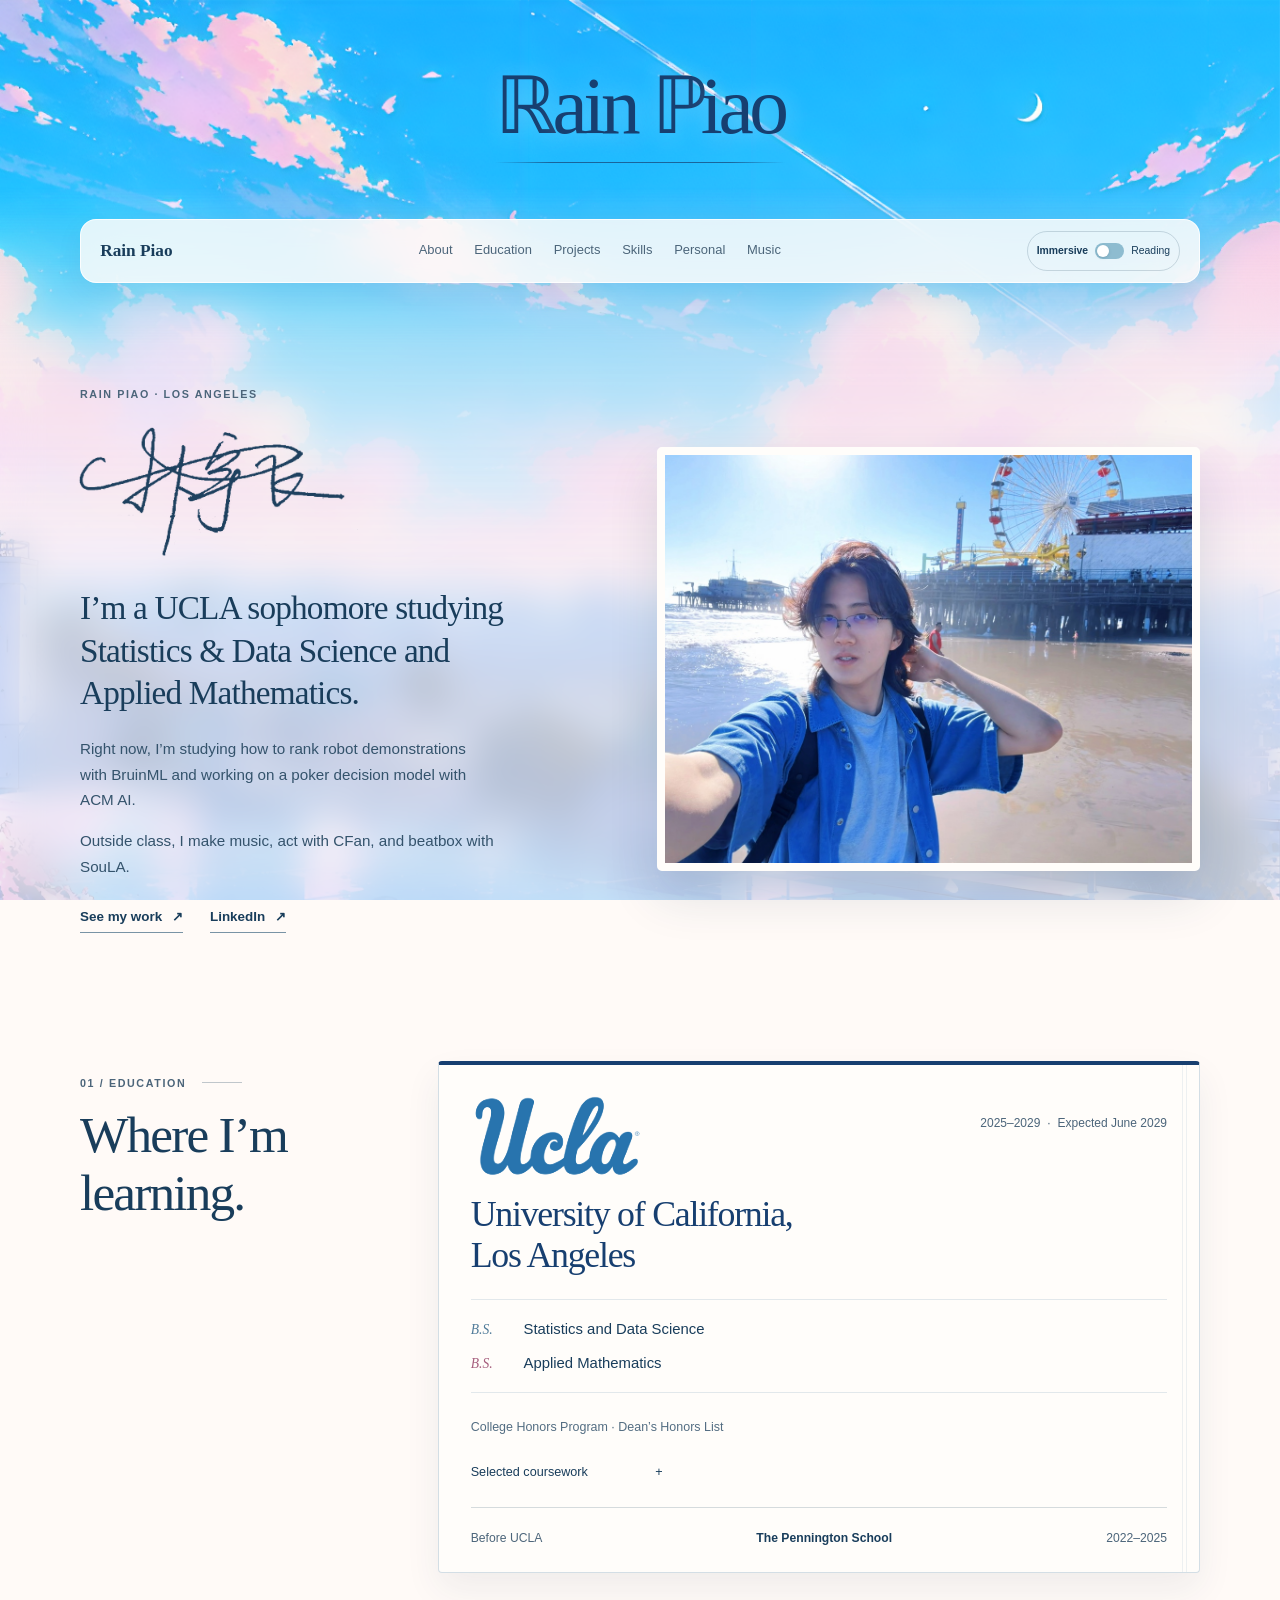
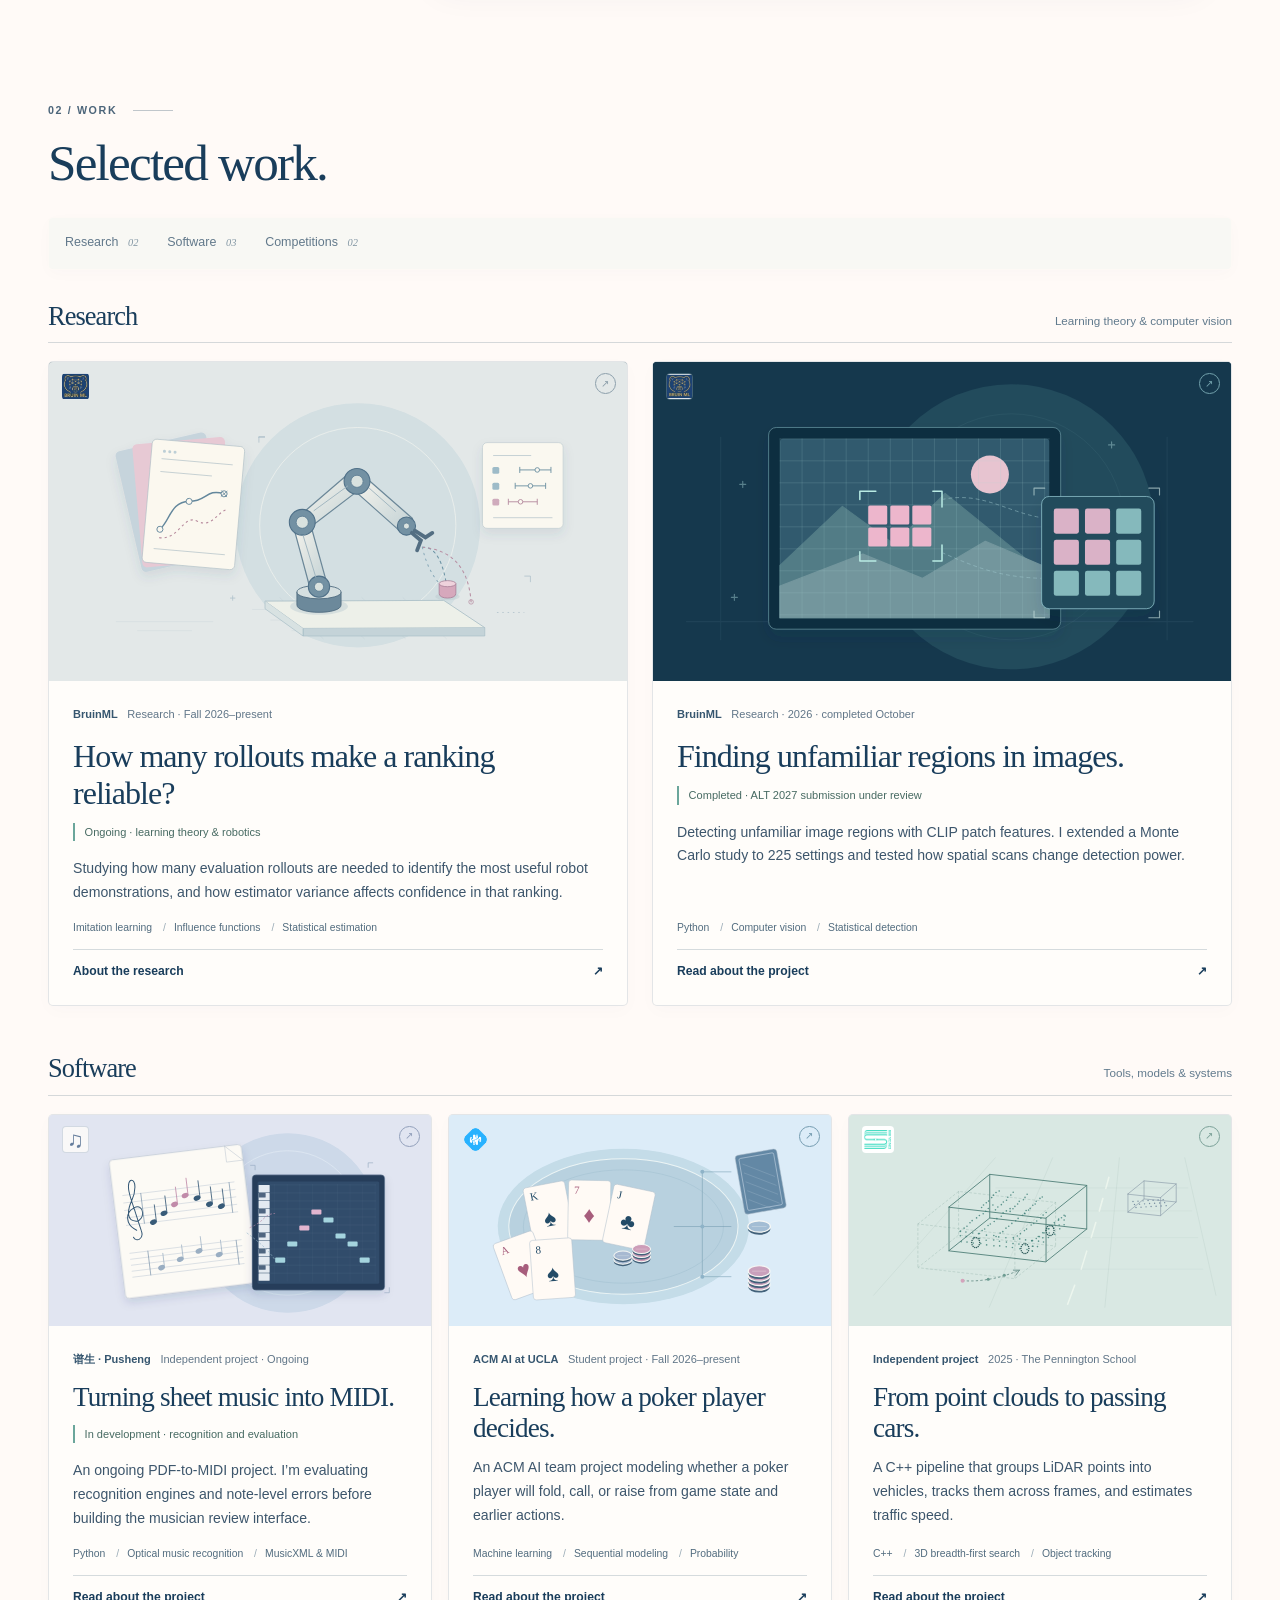
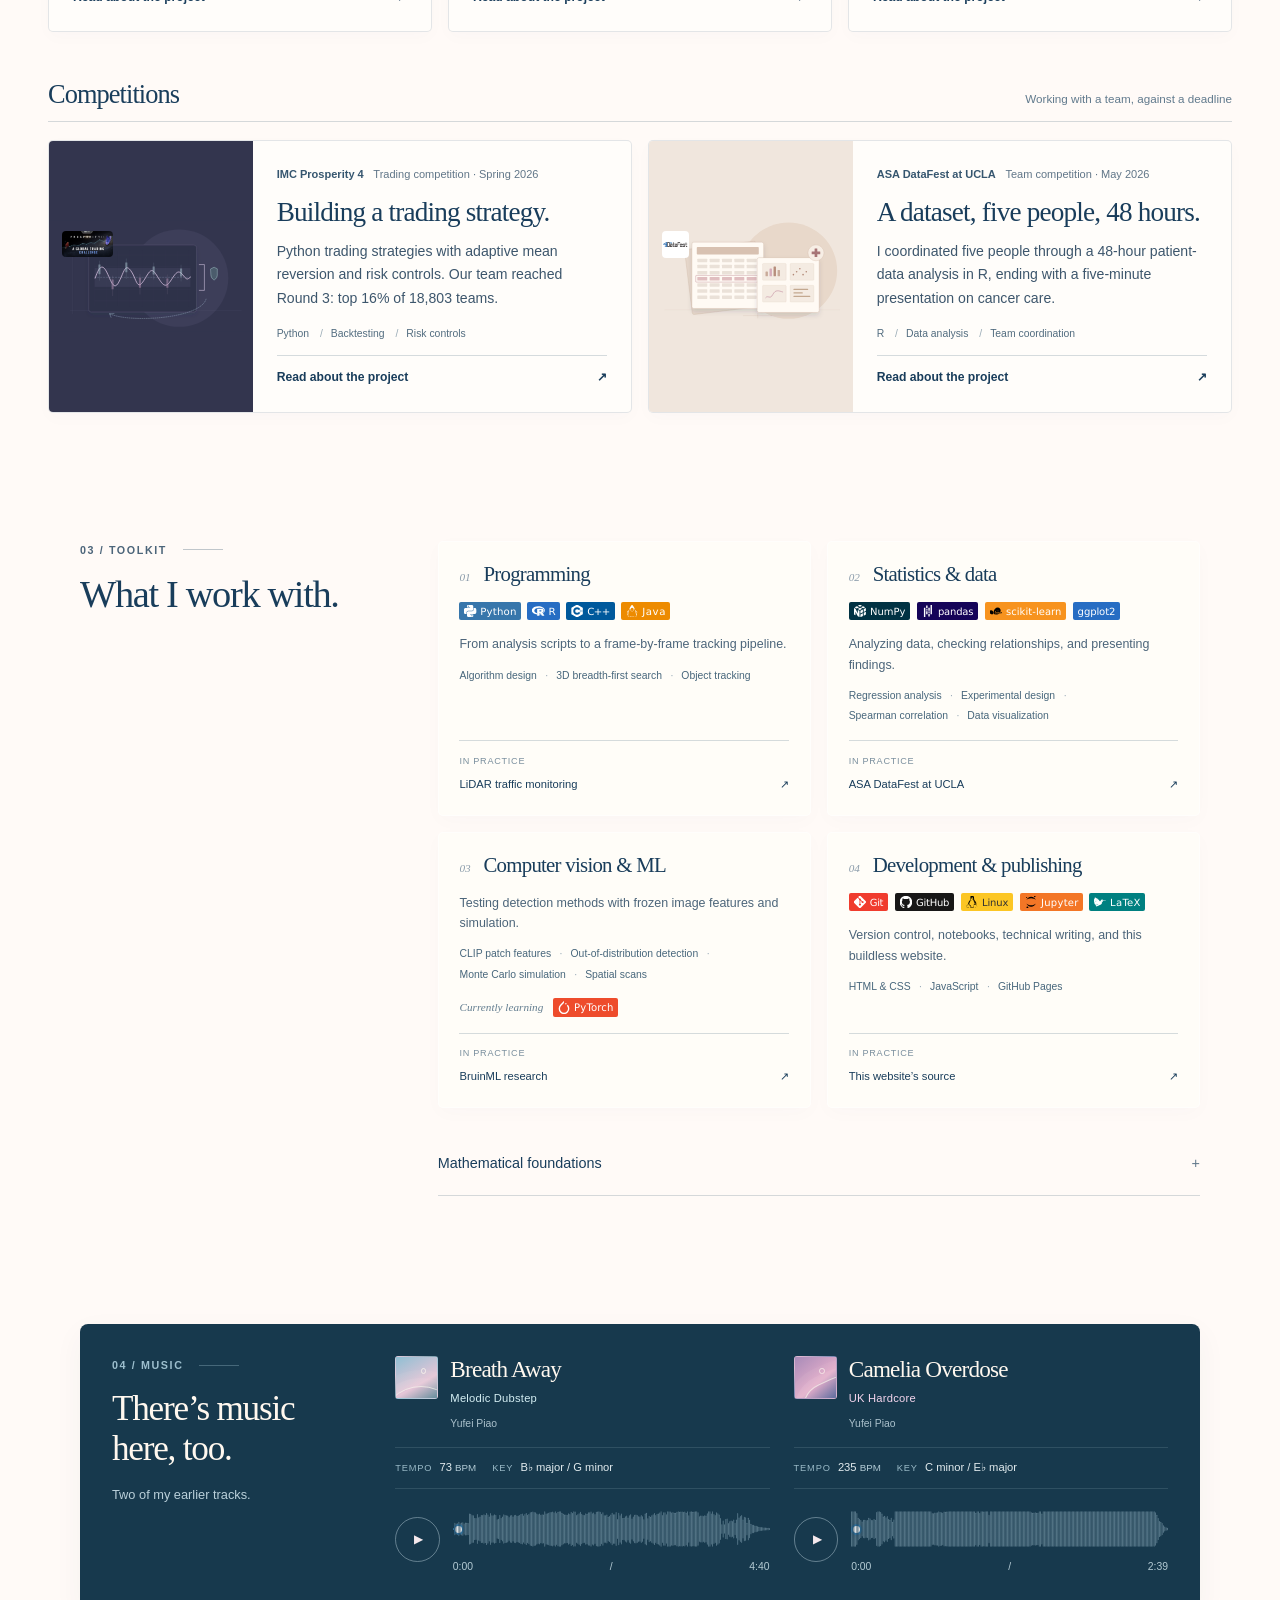
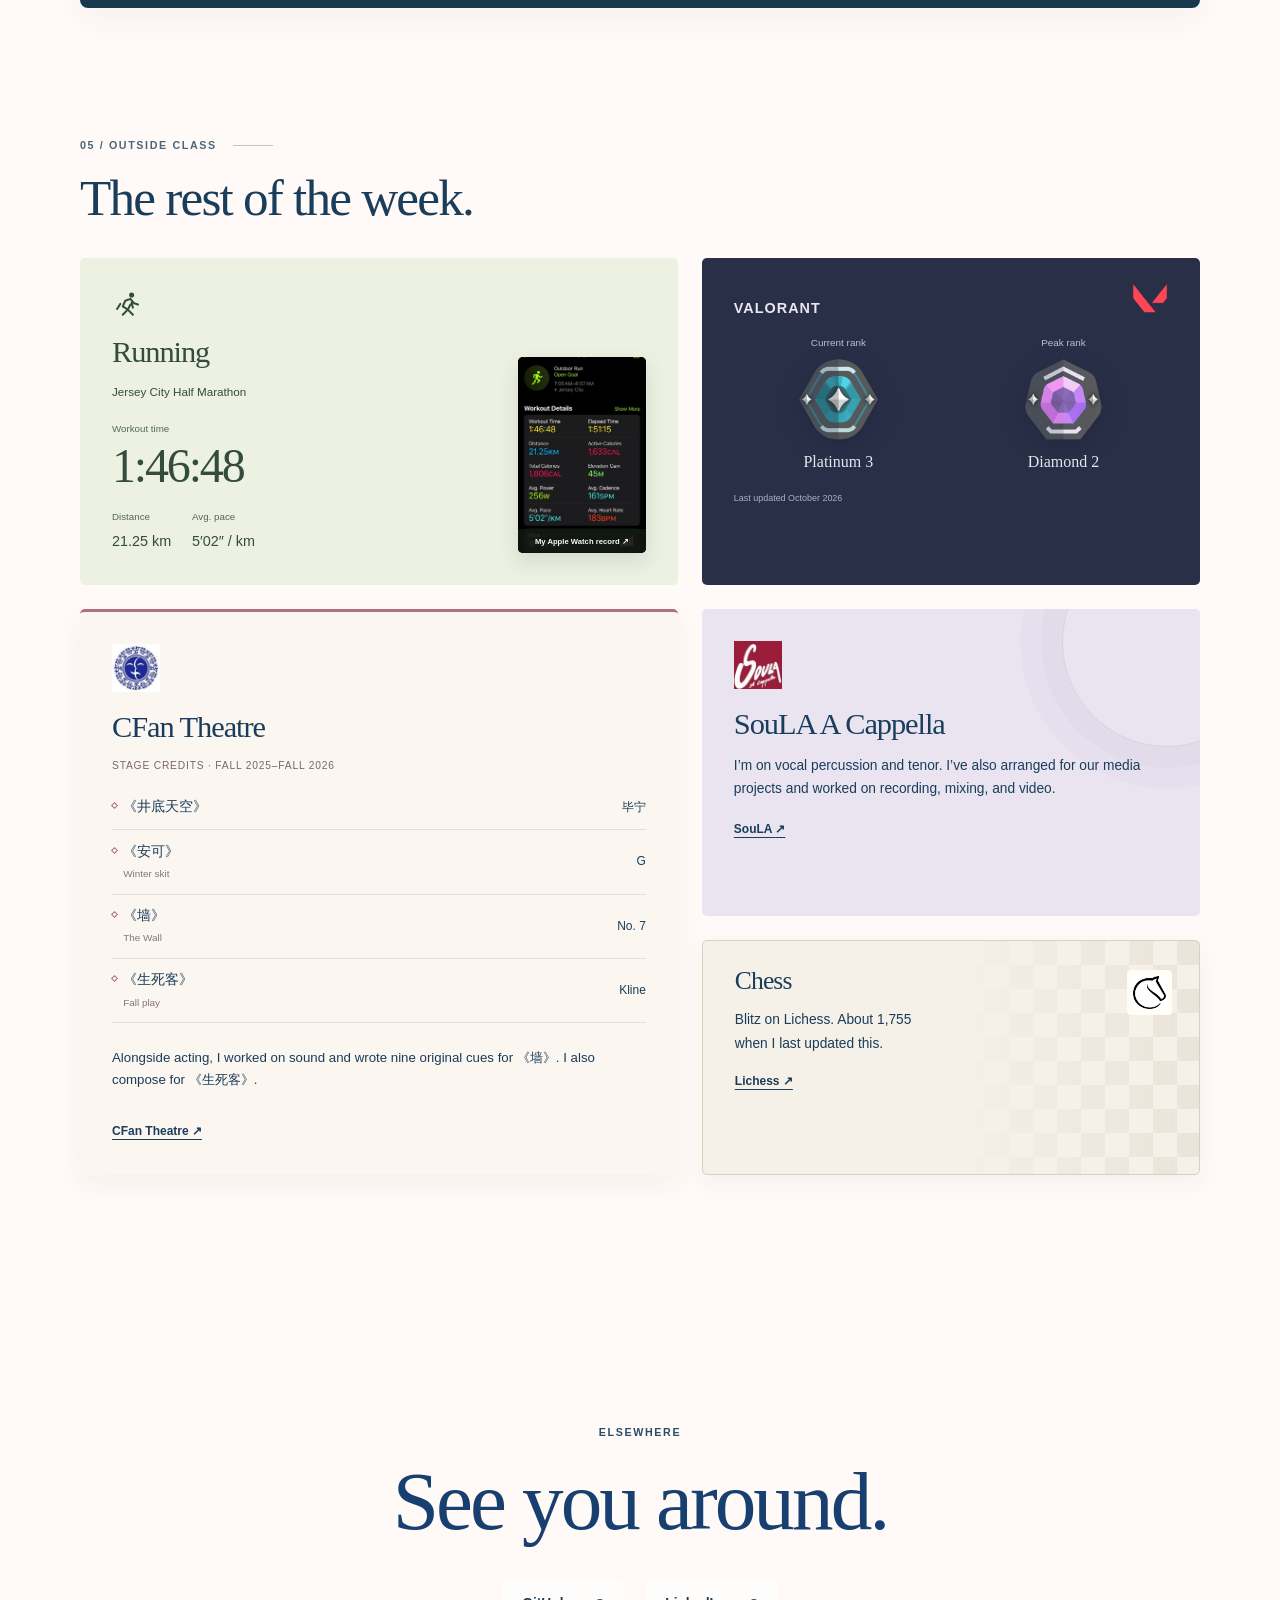
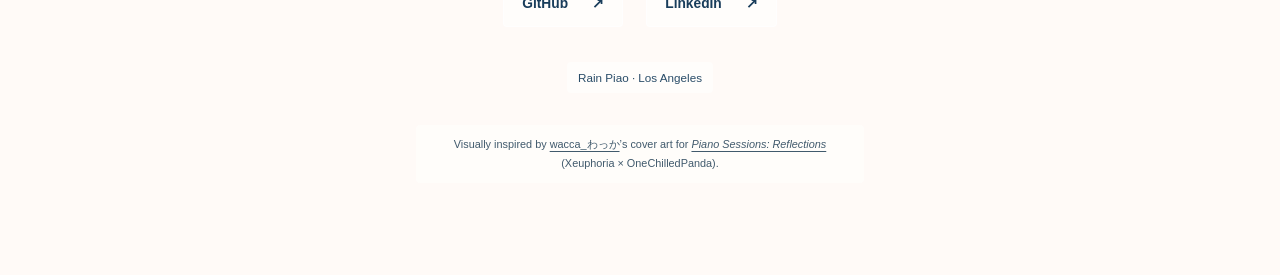
==== commit e4332238: "feat: add BruinML ranking research and balance portfolio sections" ====
--- a/index.html
+++ b/index.html
@@ -33,9 +33,9 @@
     <link rel="preload" as="image" href="./assets/images/sky-preview.jpg?v=20261013-7" fetchpriority="high">
     <link rel="stylesheet" href="./assets/styles/main.css?v=20261024-4">
     <link rel="stylesheet" href="./assets/styles/concepts.css?v=20261024-3">
-    <link rel="stylesheet" href="./assets/styles/work-library.css?v=20261027-2">
+    <link rel="stylesheet" href="./assets/styles/work-library.css?v=20261029-1">
     <script src="./assets/scripts/main.js?v=20261027-1" defer></script>
-    <script src="./assets/scripts/work-library.js?v=20261027-2" defer></script>
+    <script src="./assets/scripts/work-library.js?v=20261029-1" defer></script>
   </head>
   <body>
     <a class="skip-link" href="#main-content">Skip to content</a>
@@ -81,7 +81,7 @@
             <span class="signature-name__plain" aria-hidden="true">Rain Piao</span>
           </h2>
           <p class="intro-copy__lead">I’m a UCLA sophomore studying <em>Statistics &amp; Data Science</em> and <em>Applied Mathematics.</em></p>
-          <p>Right now, I’m working on computer vision research with BruinML and a poker decision model with ACM AI.</p>
+          <p>Right now, I’m studying how to rank robot demonstrations with BruinML and working on a poker decision model with ACM AI.</p>
           <p>Outside class, I make music, act with CFan, and beatbox with SouLA.</p>
           <div class="intro-copy__links"><a class="text-link" href="#experience">See my work <span aria-hidden="true">↗</span></a><a class="text-link" href="https://www.linkedin.com/in/its-rain-piao-yay/">LinkedIn <span aria-hidden="true">↗</span></a></div>
         </div>
@@ -117,13 +117,16 @@
 
       <section class="experience work-directory content-width" id="experience" aria-labelledby="experience-title"><span class="anchor-alias" id="projects" aria-hidden="true"></span>
         <div class="section-heading"><p class="eyebrow">02 / Work</p><h2 id="experience-title"><span class="immersive-title">Selected work.</span><span class="reading-title">Projects &amp; research</span></h2></div>
-        <nav class="work-sections-nav" aria-label="Work sections"><a href="#research">Research <span>01</span></a><a href="#software">Software <span>03</span></a><a href="#competitions">Competitions <span>02</span></a></nav>
+        <nav class="work-sections-nav" aria-label="Work sections"><a href="#research">Research <span>02</span></a><a href="#software">Software <span>03</span></a><a href="#competitions">Competitions <span>02</span></a></nav>
         <div class="work-groups">
-<section class="work-group work-group--research" id="research" aria-labelledby="research-title"><header class="work-group__heading"><h3 id="research-title">Research</h3><p>Computer vision & statistical detection</p></header><div class="work-group__cards"><article class="project-card experience-card experience-card--research" data-experience-card data-project-id="bruinml" data-project-label="BruinML" data-category="research">
+<section class="work-group work-group--research" id="research" aria-labelledby="research-title"><header class="work-group__heading"><h3 id="research-title">Research</h3><p>Learning theory &amp; computer vision</p></header><div class="work-group__cards"><article class="project-card experience-card experience-card--rollouts" data-experience-card data-project-id="rollouts" data-project-label="Rollouts Needed to Rank" data-category="research">
+  <a class="concept-preview" href="./projects/rollouts-to-rank.html" aria-label="Open the BruinML demonstration-ranking research project"><div class="experience-cover concept-cover" aria-hidden="true"><img class="concept-cover__drawing" src="./assets/images/concepts/rollouts.svg" alt="" width="760" height="420" loading="lazy" decoding="async"><img class="project-mark project-mark--bruinml" src="./assets/images/bruinml-logo.jpg" alt="" loading="lazy" decoding="async"><span class="concept-cover__open">↗</span></div></a>
+  <div class="experience-card__body"><p class="project-card__meta">BruinML<span>Research · Fall 2026–present</span></p><h4><span class="immersive-title">How many rollouts make a ranking reliable?</span><span class="reading-title">Sample Complexity of Demonstration Influence Ranking</span></h4><p class="research-card__status">Ongoing · learning theory &amp; robotics</p><p class="project-card__description">Studying how many evaluation rollouts are needed to identify the most useful robot demonstrations, and how estimator variance affects confidence in that ranking.</p><div class="project-card__footer"><div class="tag-row"><span>Imitation learning</span><span>Influence functions</span><span>Statistical estimation</span></div><a class="project-card__action" href="./projects/rollouts-to-rank.html">About the research <span aria-hidden="true">↗</span></a></div></div>
+</article><article class="project-card experience-card experience-card--research" data-experience-card data-project-id="bruinml" data-project-label="BruinML" data-category="research">
             <a class="concept-preview" href="./projects/bruinml.html" aria-label="Open the BruinML research project">
               <div class="experience-cover concept-cover" aria-hidden="true"><img class="concept-cover__drawing" src="./assets/images/concepts/bruinml.svg?v=20261024-2" alt="" width="760" height="420" loading="lazy" decoding="async"><img class="project-mark project-mark--bruinml" src="./assets/images/bruinml-logo.jpg" alt="" loading="lazy" decoding="async"><span class="cover-subject">Computer vision</span><span class="cover-number">01</span><span class="concept-cover__open">↗</span></div>
             </a>
-            <div class="experience-card__body"><p class="project-card__meta">BruinML<span>Research · 2026–present</span></p><h4><span class="immersive-title">Finding unfamiliar regions in images.</span><span class="reading-title">CLIP-Based Out-of-Distribution Detection</span></h4><p class="research-card__status">Submitted to ALT · awaiting decision</p><p class="project-card__description">Detecting unfamiliar image regions with CLIP patch features. I extended a Monte Carlo study to 225 settings and tested how spatial scans change detection power.</p><div class="project-card__footer"><div class="tag-row"><span>Python</span><span>Computer vision</span><span>Statistical detection</span></div><a class="project-card__action" href="./projects/bruinml.html">Read about the project <span aria-hidden="true">↗</span></a></div></div>
+            <div class="experience-card__body"><p class="project-card__meta">BruinML<span>Research · 2026 · completed October</span></p><h4><span class="immersive-title">Finding unfamiliar regions in images.</span><span class="reading-title">CLIP-Based Out-of-Distribution Detection</span></h4><p class="research-card__status">Completed · ALT 2027 submission under review</p><p class="project-card__description">Detecting unfamiliar image regions with CLIP patch features. I extended a Monte Carlo study to 225 settings and tested how spatial scans change detection power.</p><div class="project-card__footer"><div class="tag-row"><span>Python</span><span>Computer vision</span><span>Statistical detection</span></div><a class="project-card__action" href="./projects/bruinml.html">Read about the project <span aria-hidden="true">↗</span></a></div></div>
           </article></div></section>
 <section class="work-group work-group--software" id="software" aria-labelledby="software-title"><header class="work-group__heading"><h3 id="software-title">Software</h3><p>Tools, models & systems</p></header><div class="work-group__cards"><article class="project-card experience-card experience-card--pusheng" data-experience-card data-project-id="pusheng" data-project-label="Pusheng" data-category="software">
             <a class="concept-preview" href="./projects/pusheng.html" aria-label="Open the Pusheng PDF-to-MIDI project"><div class="experience-cover concept-cover" aria-hidden="true"><img class="concept-cover__drawing" src="./assets/images/concepts/pusheng.svg" alt="" width="760" height="420" loading="lazy" decoding="async"><span class="project-mark project-mark--pusheng">♫</span><span class="cover-subject">Music software</span><span class="cover-number">02</span><span class="concept-cover__open">↗</span></div></a>
--- a/assets/styles/work-library.css
+++ b/assets/styles/work-library.css
@@ -155,3 +155,71 @@
  body[data-mode='accessible'] .intro-copy__photo { grid-column: 1; grid-row: 1; justify-self: center; width: min(11rem,60%); }
  body[data-mode='accessible'] .intro-copy__heading { grid-column: 1; grid-row: 2; }
 }
+/* Content hierarchy: research and builds lead; music is a compact listening aside. */
+.work-directory { width: min(calc(100% - 2 * var(--page-gutter)),1200px); }
+.work-directory > .section-heading { margin-bottom: 1.6rem; }
+.work-group + .work-group { margin-top: 3rem; }
+.work-group__heading { margin-bottom: 1.1rem; }
+.work-group__heading h3 { font-size: 1.65rem; }
+.work-group--research .work-group__cards { grid-template-columns: repeat(2,minmax(0,1fr)); gap: 1.5rem; }
+.work-group--research .project-card { display: flex; flex-direction: column; }
+.work-group--research .concept-preview { display: block; }
+.work-directory .experience-card__body { padding: 1.5rem; }
+.work-directory .project-card h4 { font-size: 1.7rem; }
+.work-group--research .project-card h4 { font-size: 2rem; }
+.work-directory .project-card__description { font-size: .88rem; line-height: 1.7; }
+.work-directory .project-card__meta { font-size: .69rem; margin-bottom: .85rem; }
+.work-directory .research-card__status { font-size: .69rem; margin-bottom: 1rem; }
+.work-directory .tag-row span { font-size: .65rem; }
+.work-directory .project-card__action { font-size: .76rem; }
+.work-directory .cover-subject, .work-directory .cover-number { display: none; }
+.work-directory .project-card { box-shadow: 0 5px 18px #193d5b05; }
+.experience-card--rollouts .experience-cover { background: #e3e8e8; color: #536f83; }
+.music { display: grid; grid-template-columns: minmax(11rem,.65fr) minmax(0,2fr); gap: 2rem; padding: 2rem; box-shadow: 0 10px 30px #193d5b0c; }
+.music > .section-heading { margin: 0; }
+.music h2 { max-width: 12ch; font-size: 2.2rem; line-height: 1.15; }
+.music .section-note { font-size: .8rem; }
+.music .music-grooves, .music .track-card__eyebrow { display: none; }
+.music .music-grid { margin: 0; gap: 1.5rem; }
+.music .track-card { padding: 0; border: 0; }
+.music .track-cover { flex-basis: 2.7rem; height: 2.7rem; }
+.music .track-card__heading { gap: .75rem; align-items: start; }
+.music .track-card h3 { font-size: 1.45rem; line-height: 1.15; }
+.music .track-card__genre { margin: .35rem 0 0; padding: 0; border: 0; border-radius: 0; background: none; font-size: .7rem; font-weight: 500; }
+.music .track-card__credit { font-size: .65rem; margin: .3rem 0 0; }
+.music .track-card__details { gap: .4rem 1rem; margin: .9rem 0; padding-block: .65rem; }
+.music .track-card__details dd { font-size: .7rem; }
+.toolkit-methods li { background: none; border: 0; border-radius: 0; padding: 0; }
+.toolkit-methods li:not(:last-child)::after { content: ' ·'; padding-left: .35rem; color: #9aacb8; }
+@media (max-width: 1050px) {
+ .music { grid-template-columns: 1fr; gap: 1.5rem; }
+ .music h2 { max-width: none; font-size: 2rem; }
+ .music .music-grid { grid-template-columns: repeat(2,minmax(0,1fr)); }
+}
+@media (max-width: 900px) {
+ .work-group--research .work-group__cards { gap: 1rem; }
+ .work-group--research .project-card h4 { font-size: 1.7rem; }
+}
+@media (max-width: 620px) {
+ .work-directory .work-group__cards { grid-template-columns: 1fr; }
+ .work-directory .project-card h4 { font-size: 1.7rem; }
+ .work-directory .experience-card__body { padding: 1.35rem; }
+ .work-directory .project-card__description { font-size: .9rem; }
+ .work-group__heading h3 { font-size: 1.5rem; }
+ .music { padding: 1.5rem; }
+ .music .music-grid { grid-template-columns: 1fr; gap: 1.4rem; }
+ .music .track-card + .track-card { padding-top: 1.25rem; border-top: 1px solid #bdcfda40; }
+ .music h2 { font-size: 1.9rem; }
+}
+body[data-mode='accessible'] .work-directory { width: min(calc(100% - 2 * var(--page-gutter)),var(--content-width)); }
+body[data-mode='accessible'] .work-directory .project-card { display: block; box-shadow: none; }
+body[data-mode='accessible'] .work-directory .concept-preview { display: none; }
+body[data-mode='accessible'] .work-directory .experience-card__body { padding: 1.1rem 0; }
+body[data-mode='accessible'] .work-directory .project-card h4 { font-size: 1.3rem; }
+body[data-mode='accessible'] .work-directory .project-card__description { font-size: .95rem; }
+body[data-mode='accessible'] .work-group__heading h3 { font-size: 1.15rem; }
+body[data-mode='accessible'] .music { display: none; }
+/* Only the intro's lift animates banner height; skipping it or changing modes must not shift an anchor after navigation. */
+.masthead { transition: none; }
+html[data-intro='lift'] .masthead { transition: height 1400ms var(--ease-out); }
+.music .track-card:nth-child(2) .track-card__genre { background: none; }
